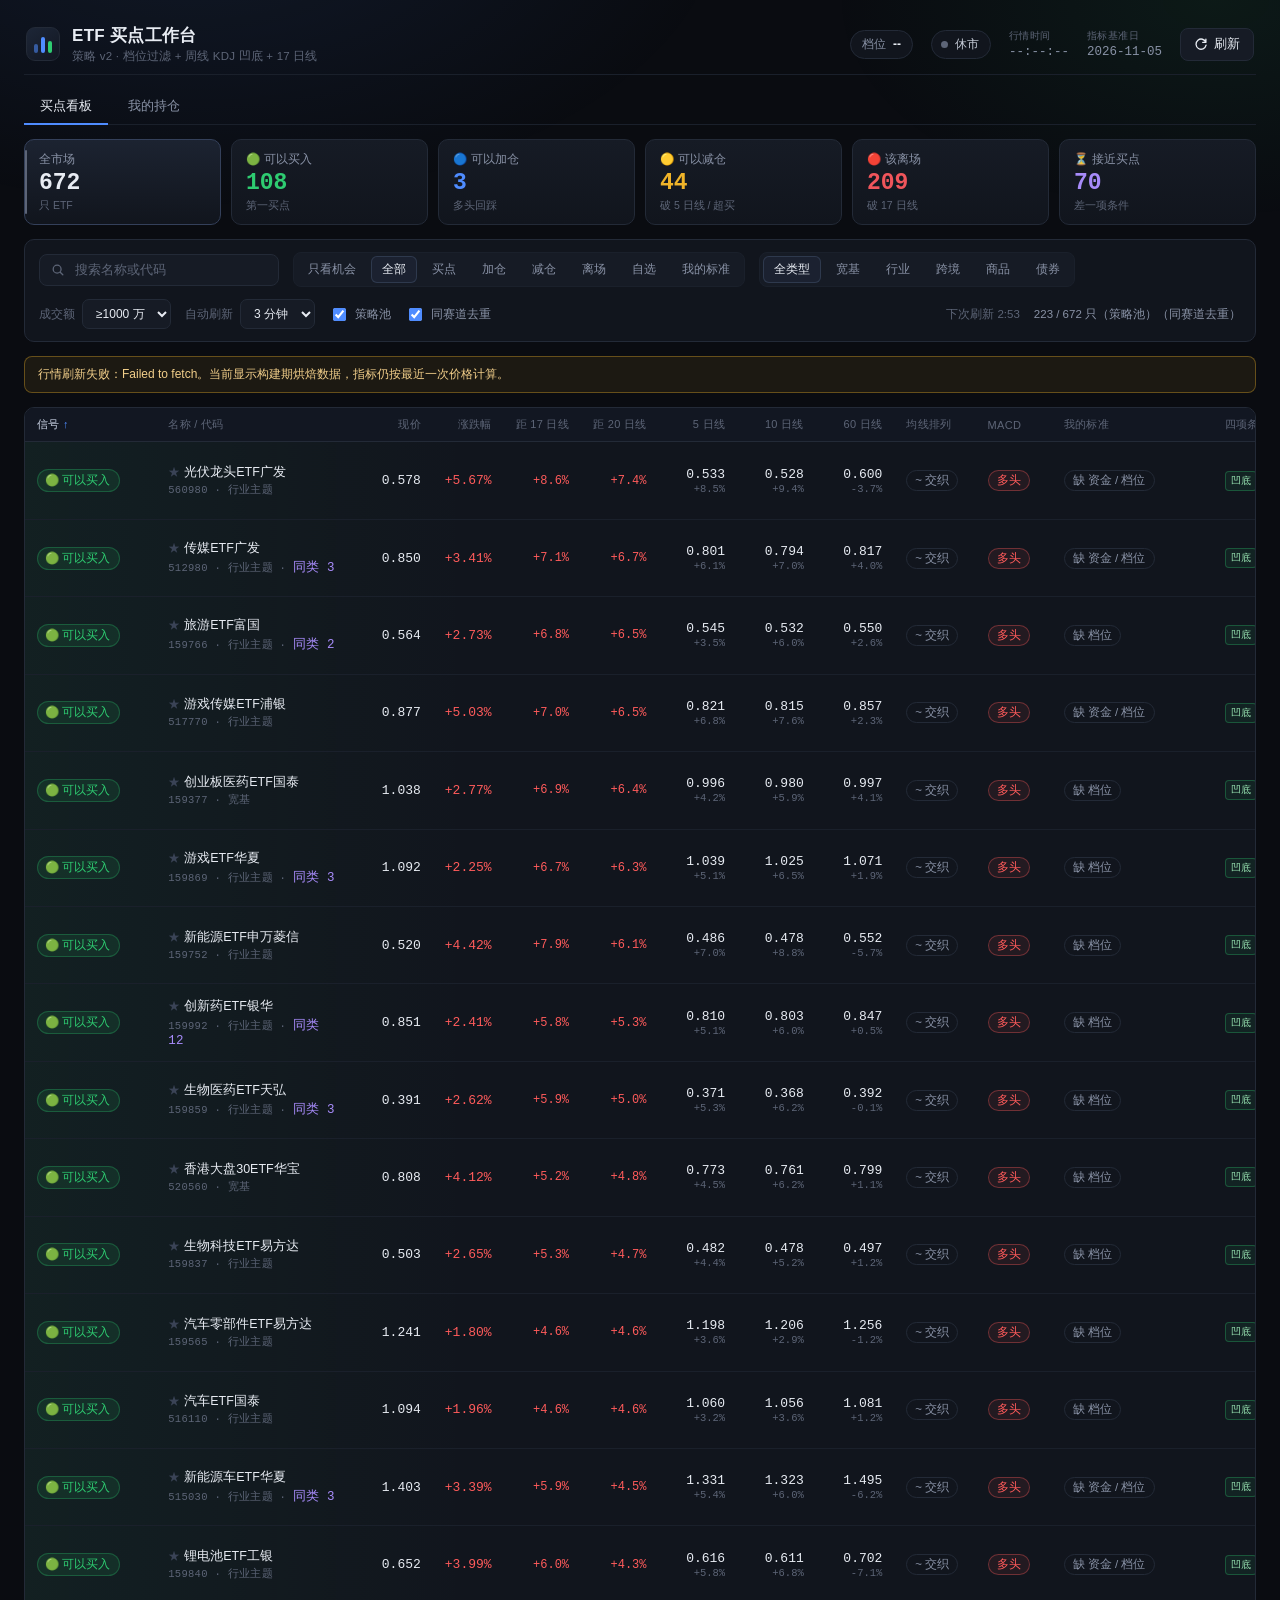
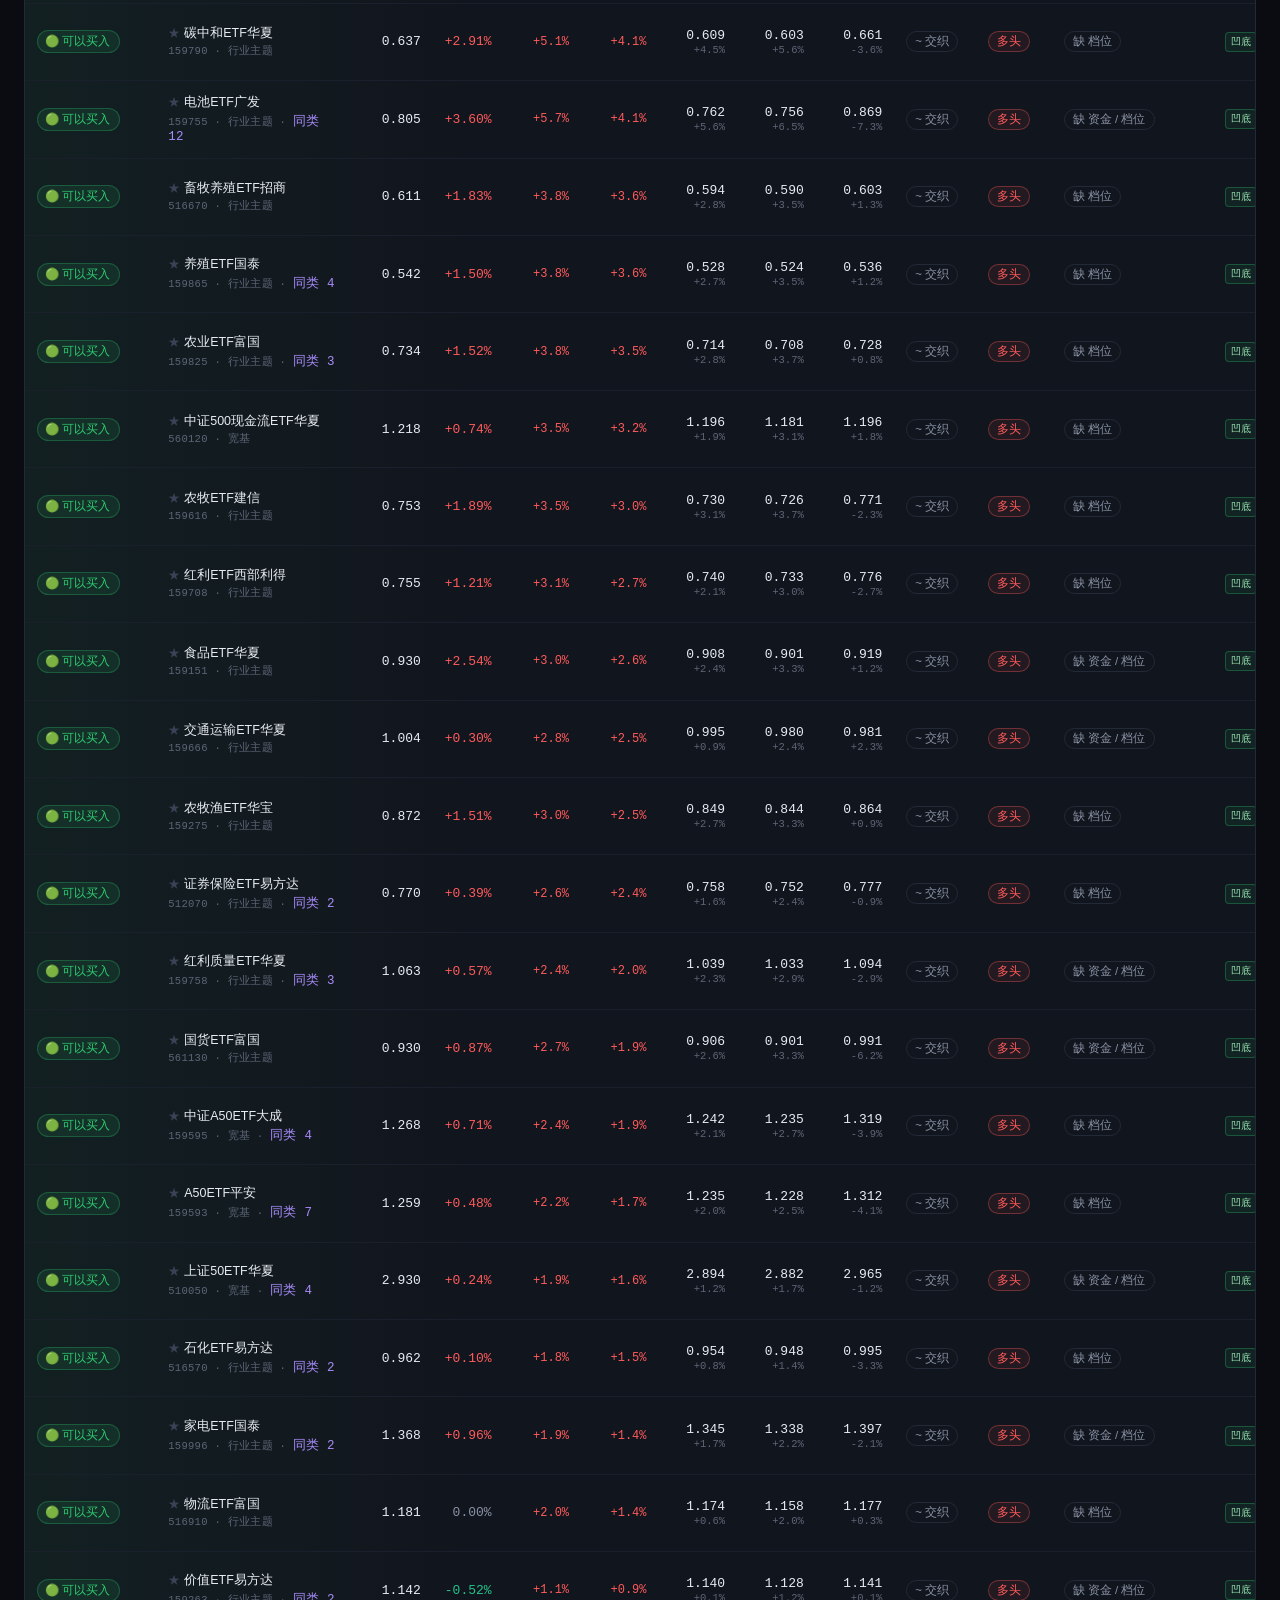
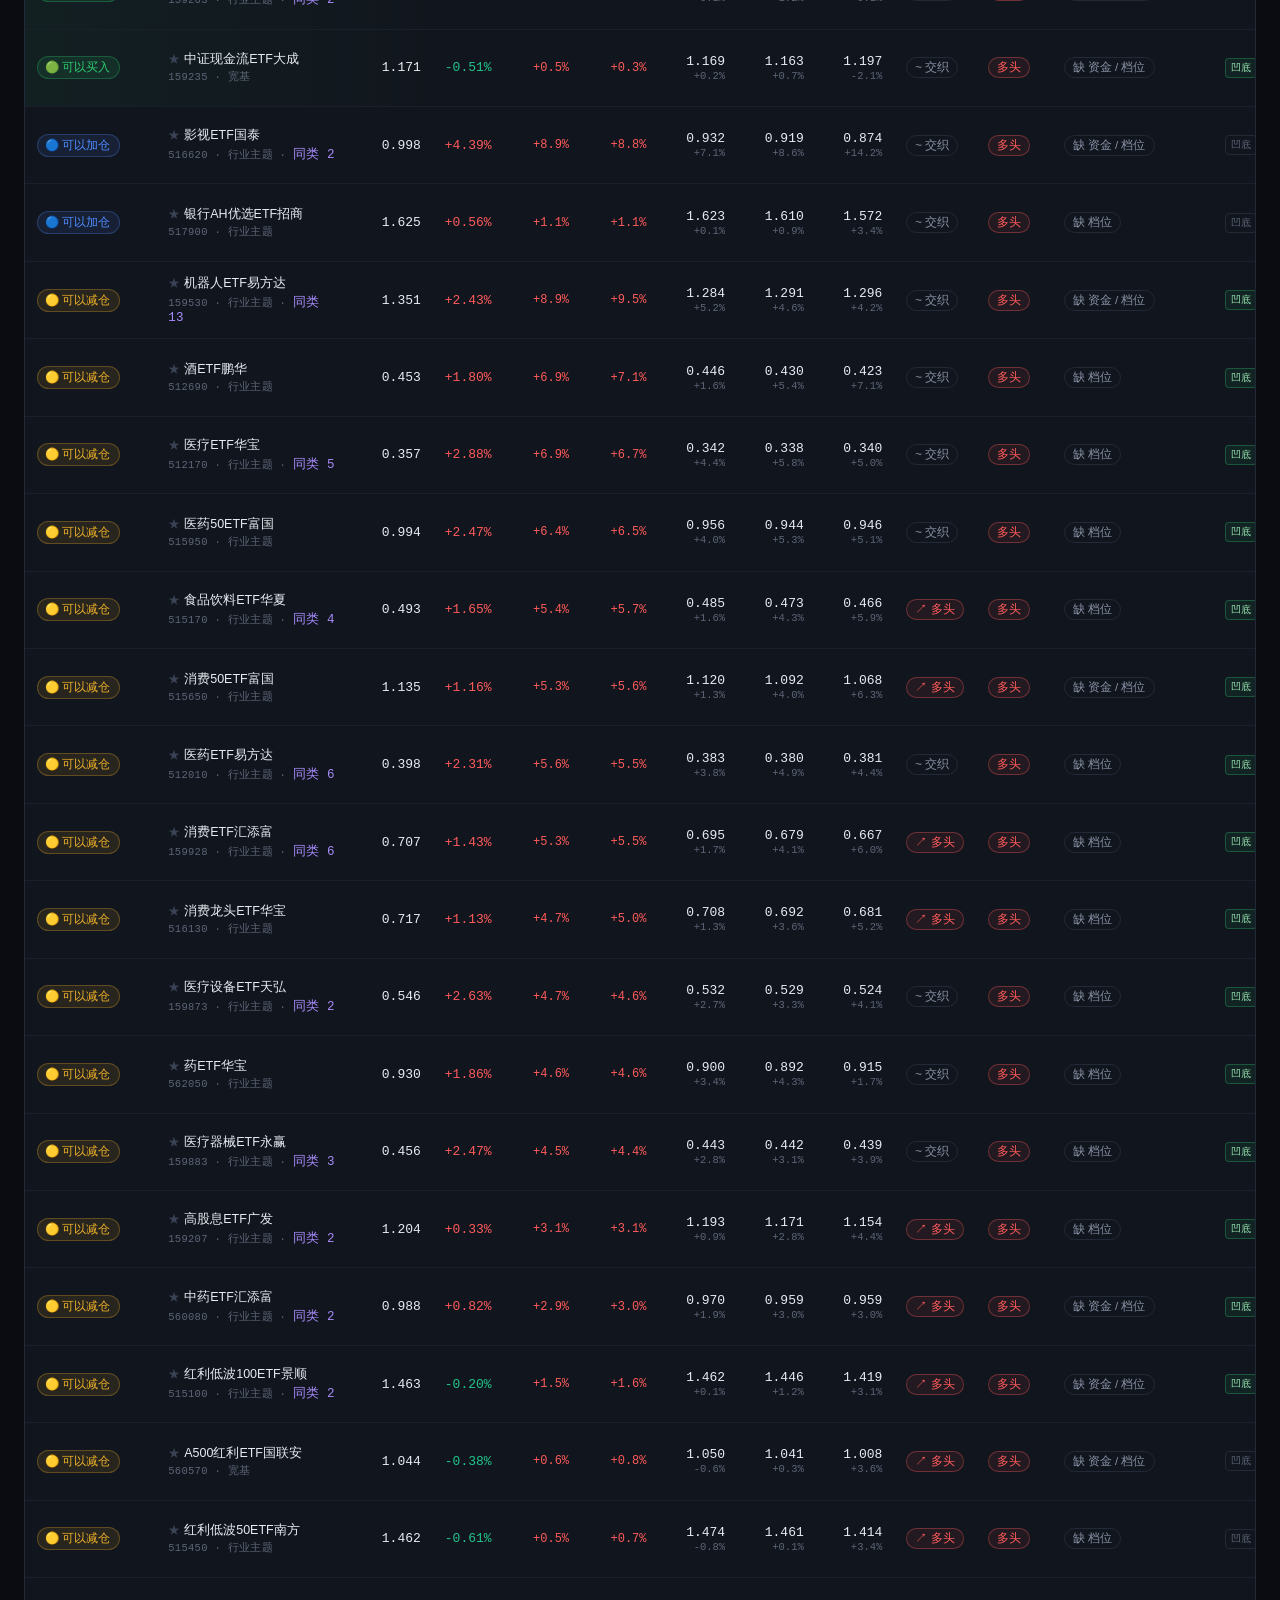
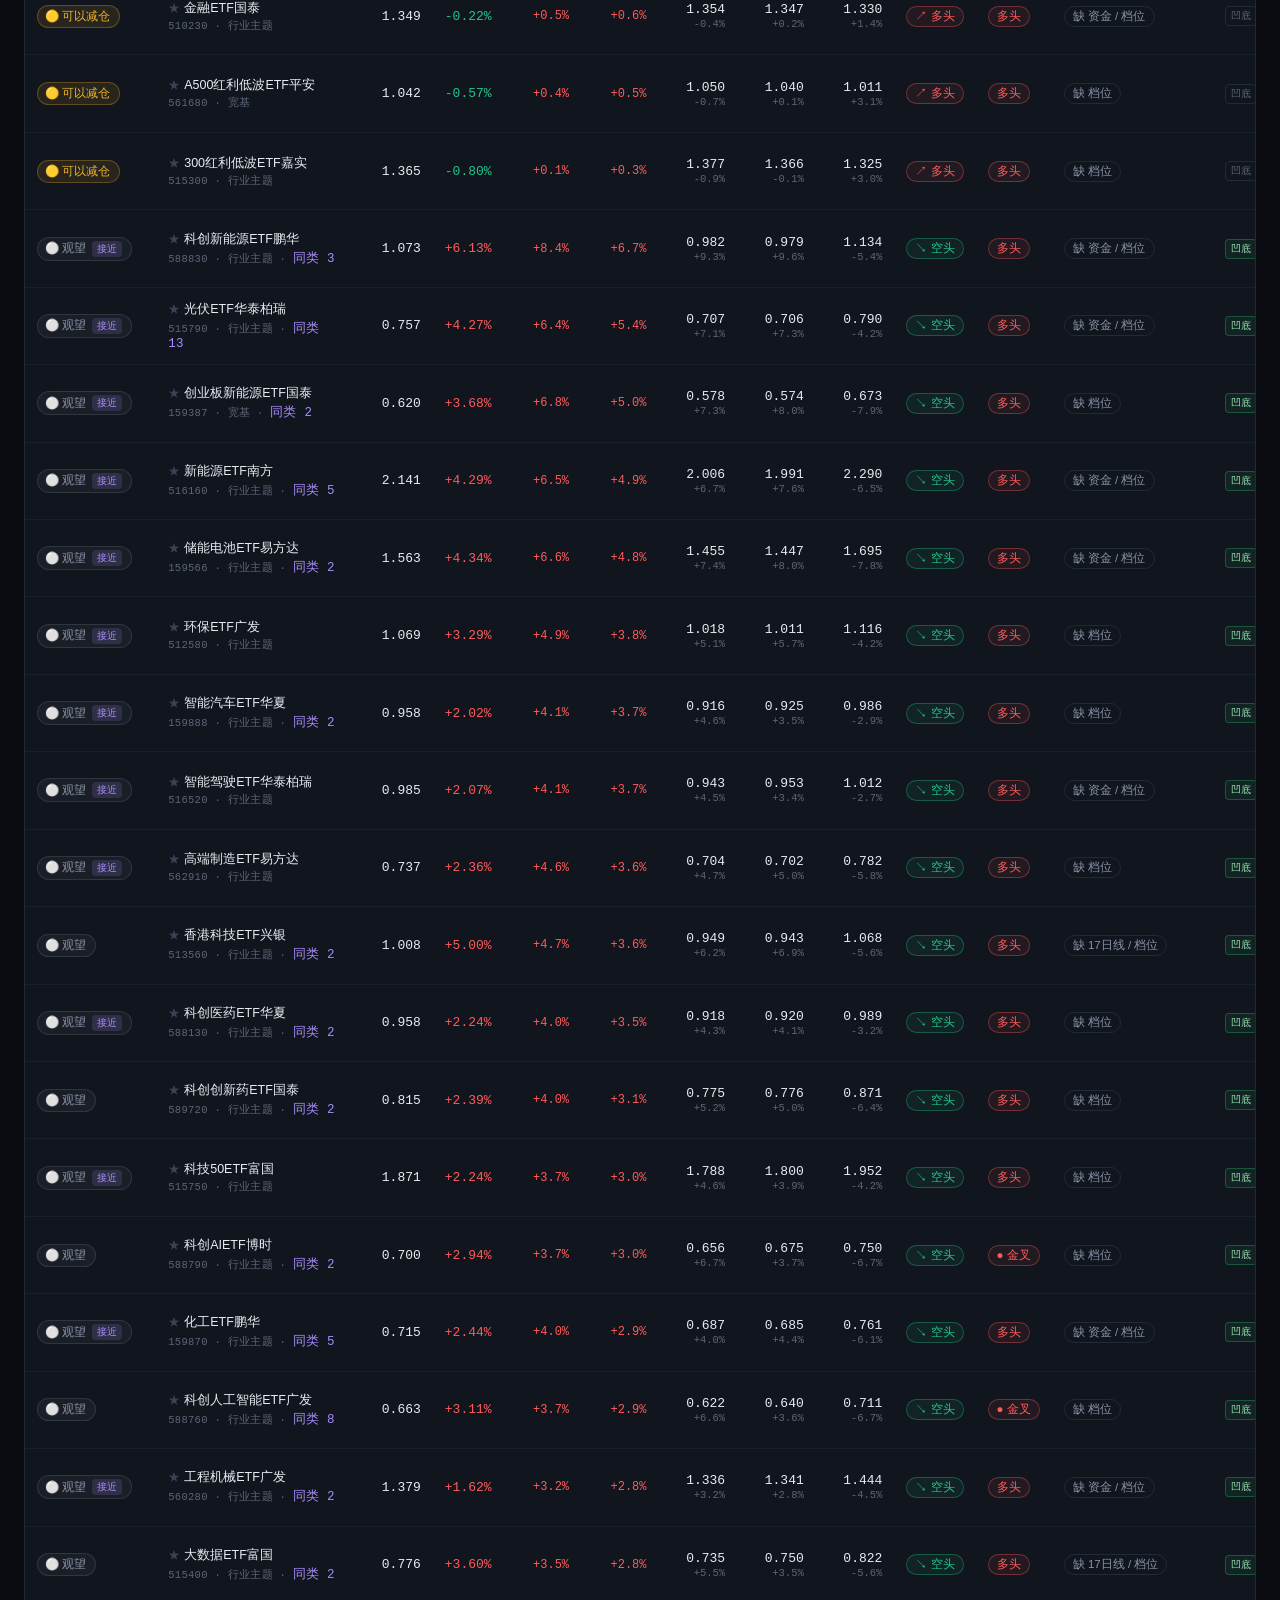
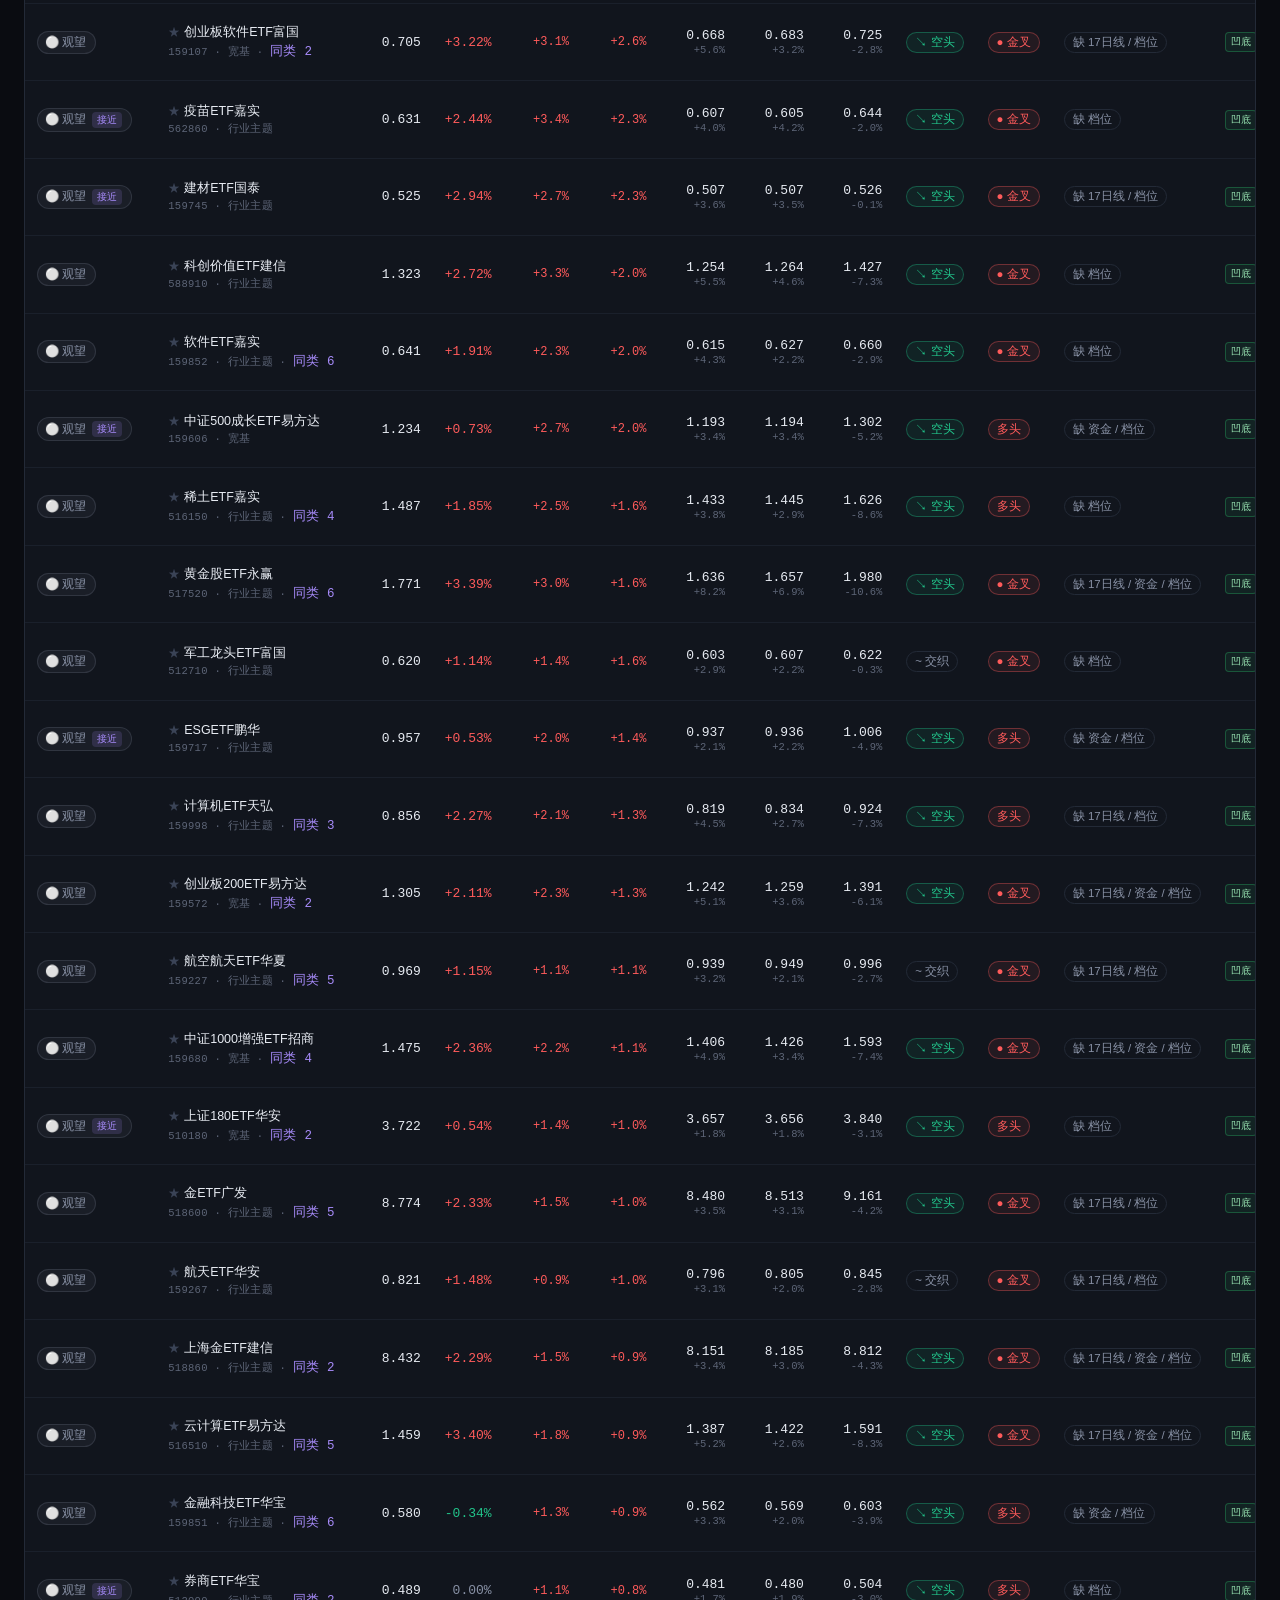
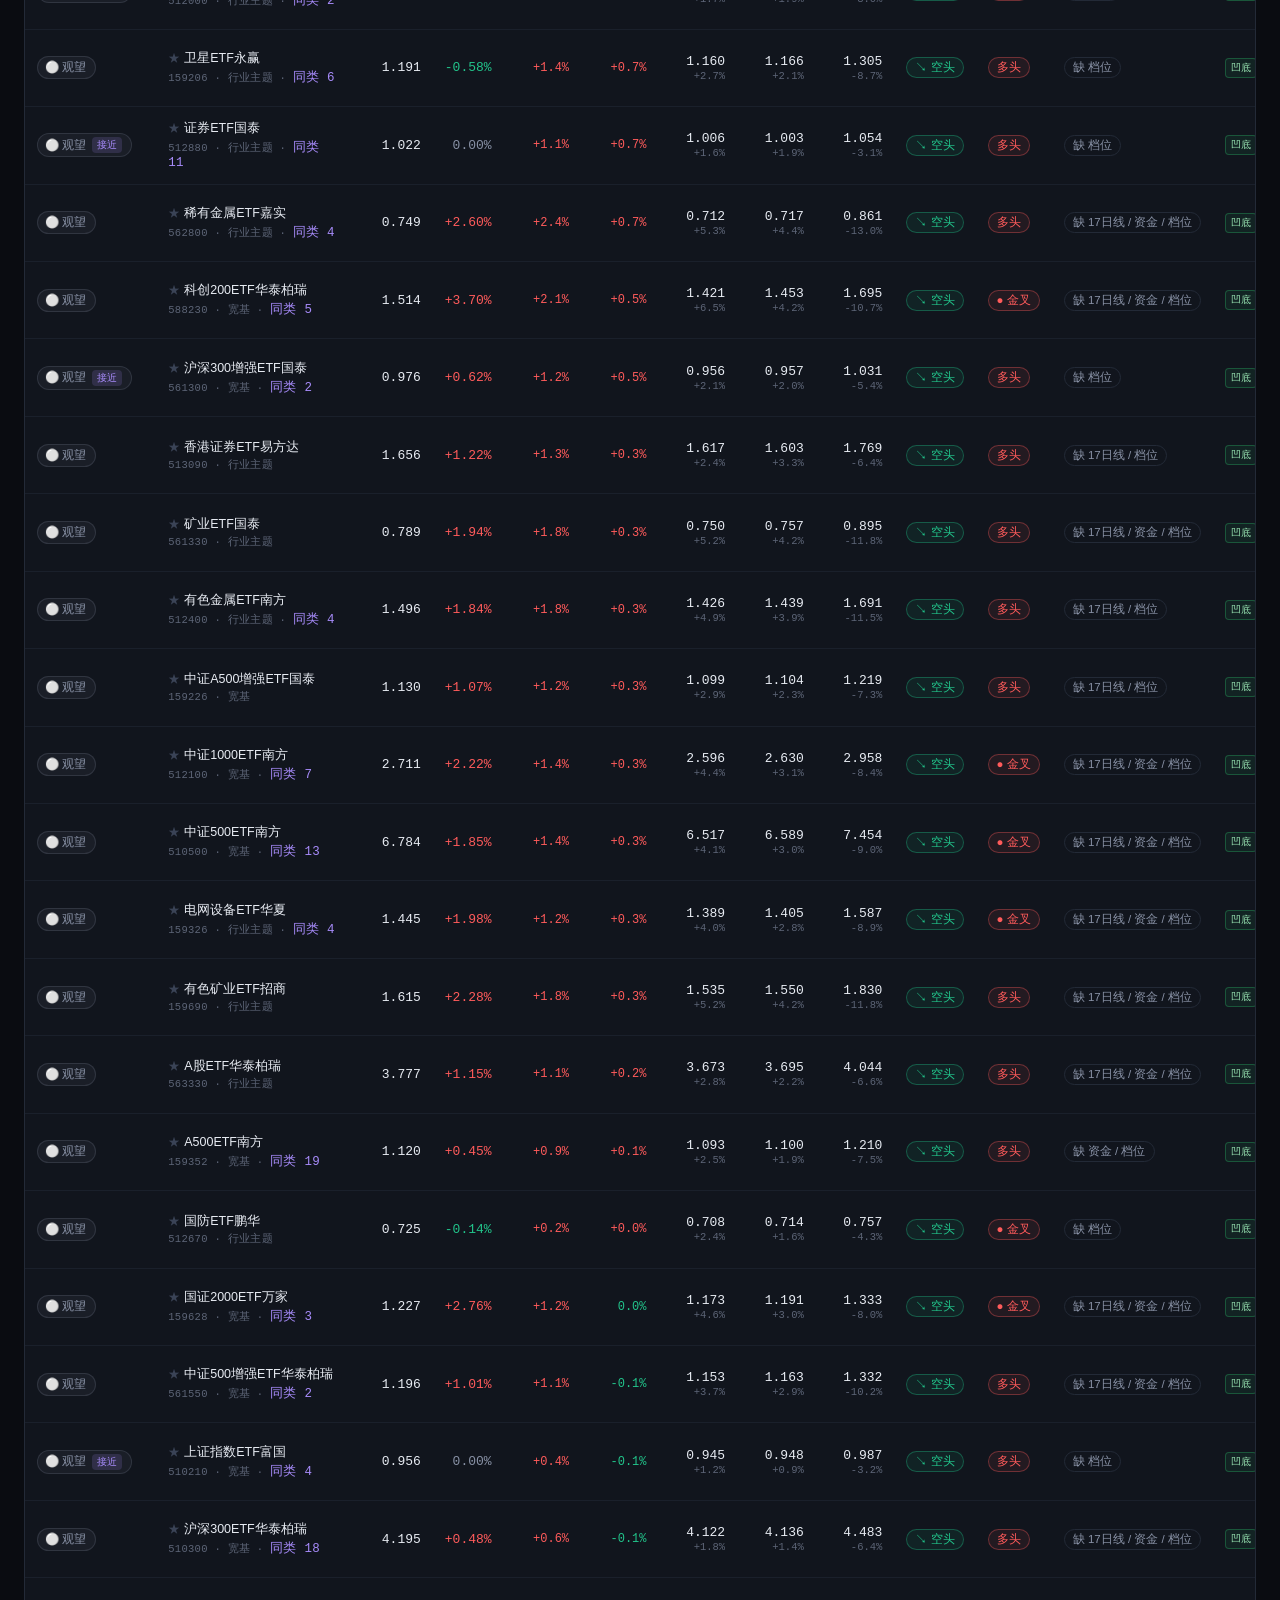
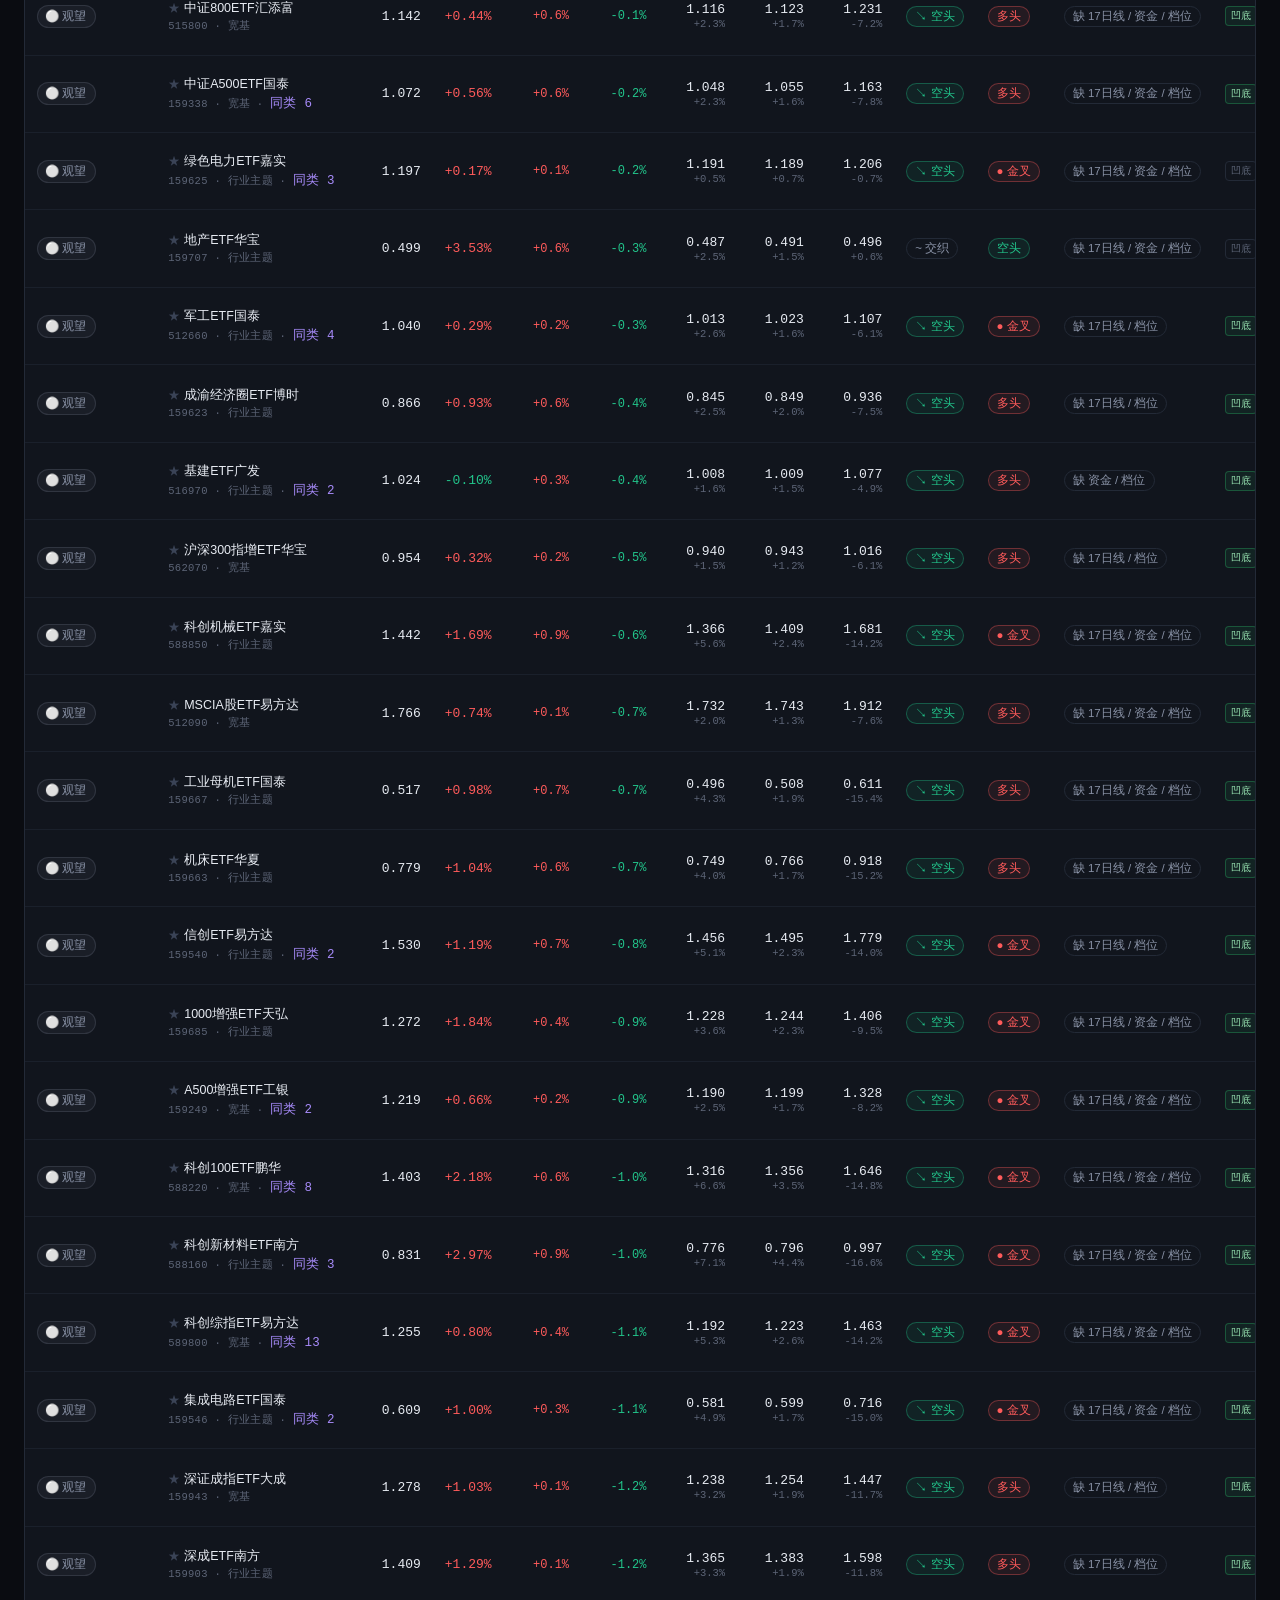
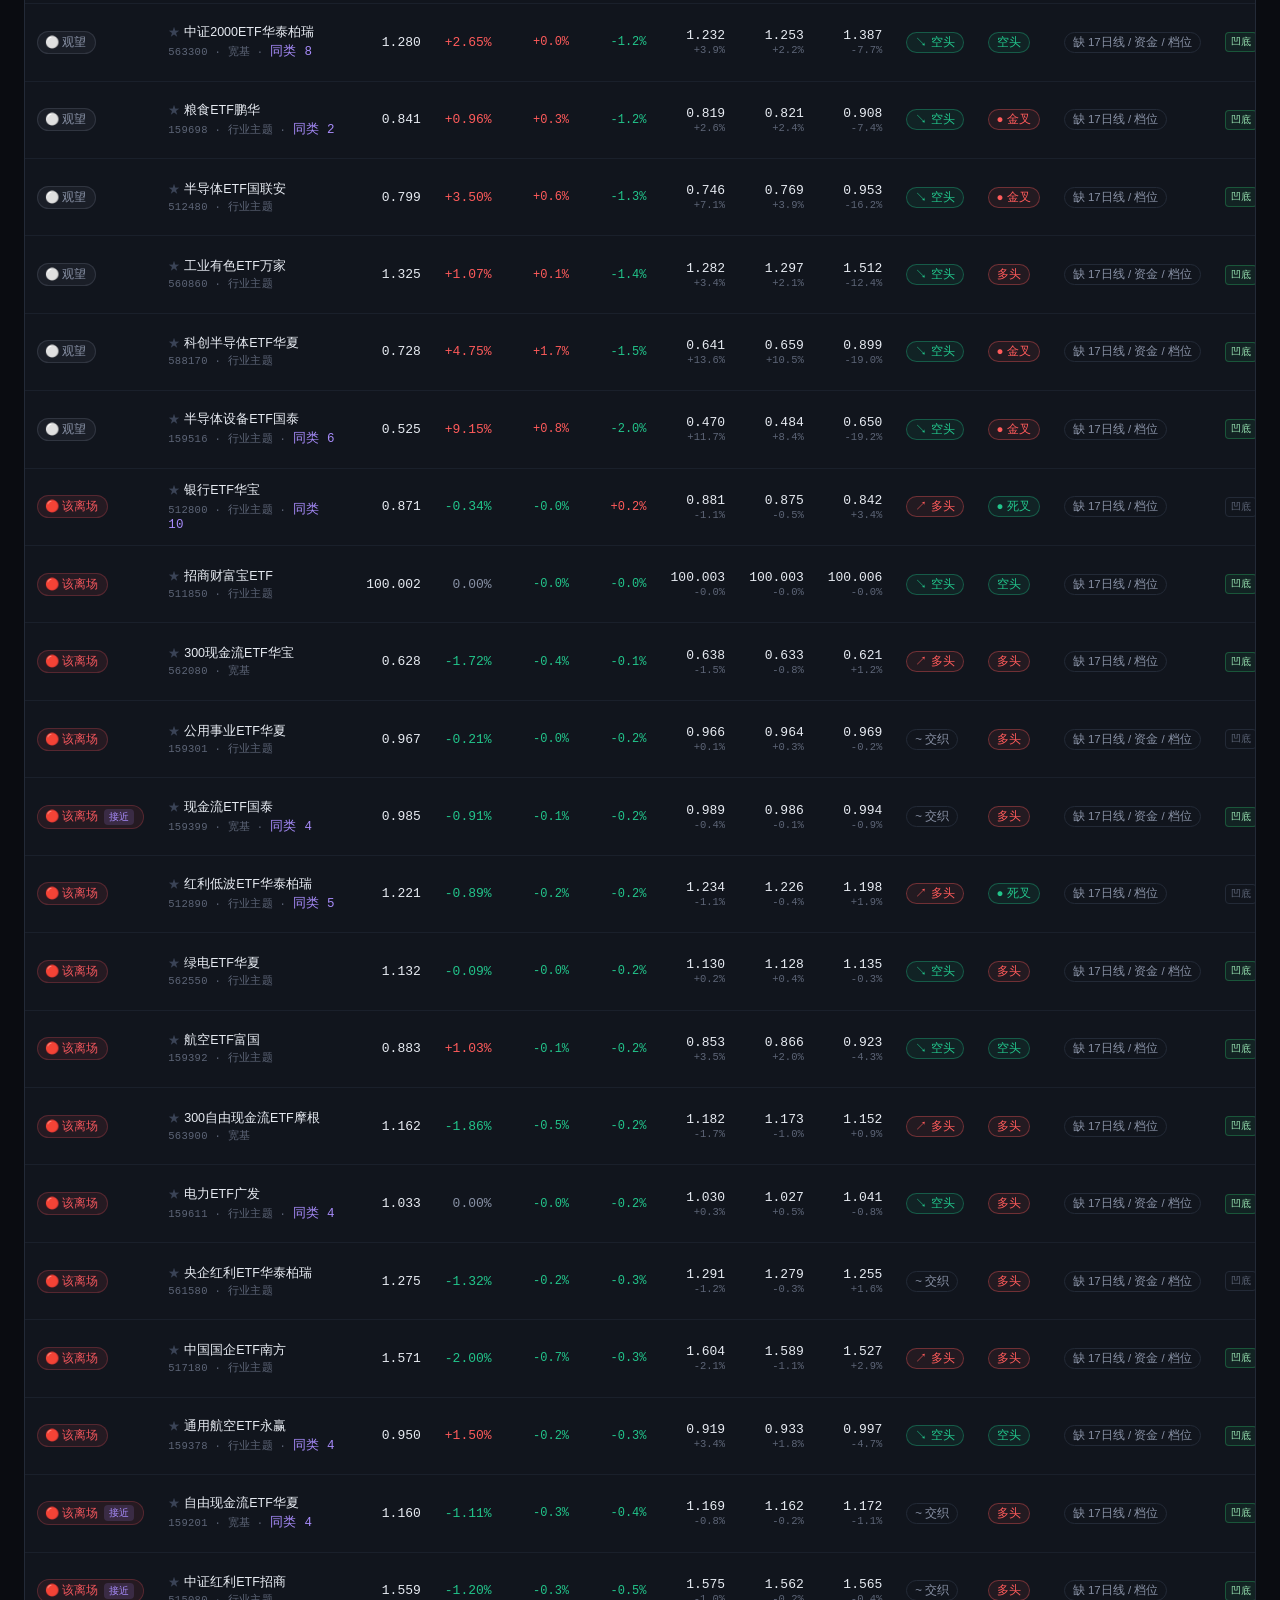
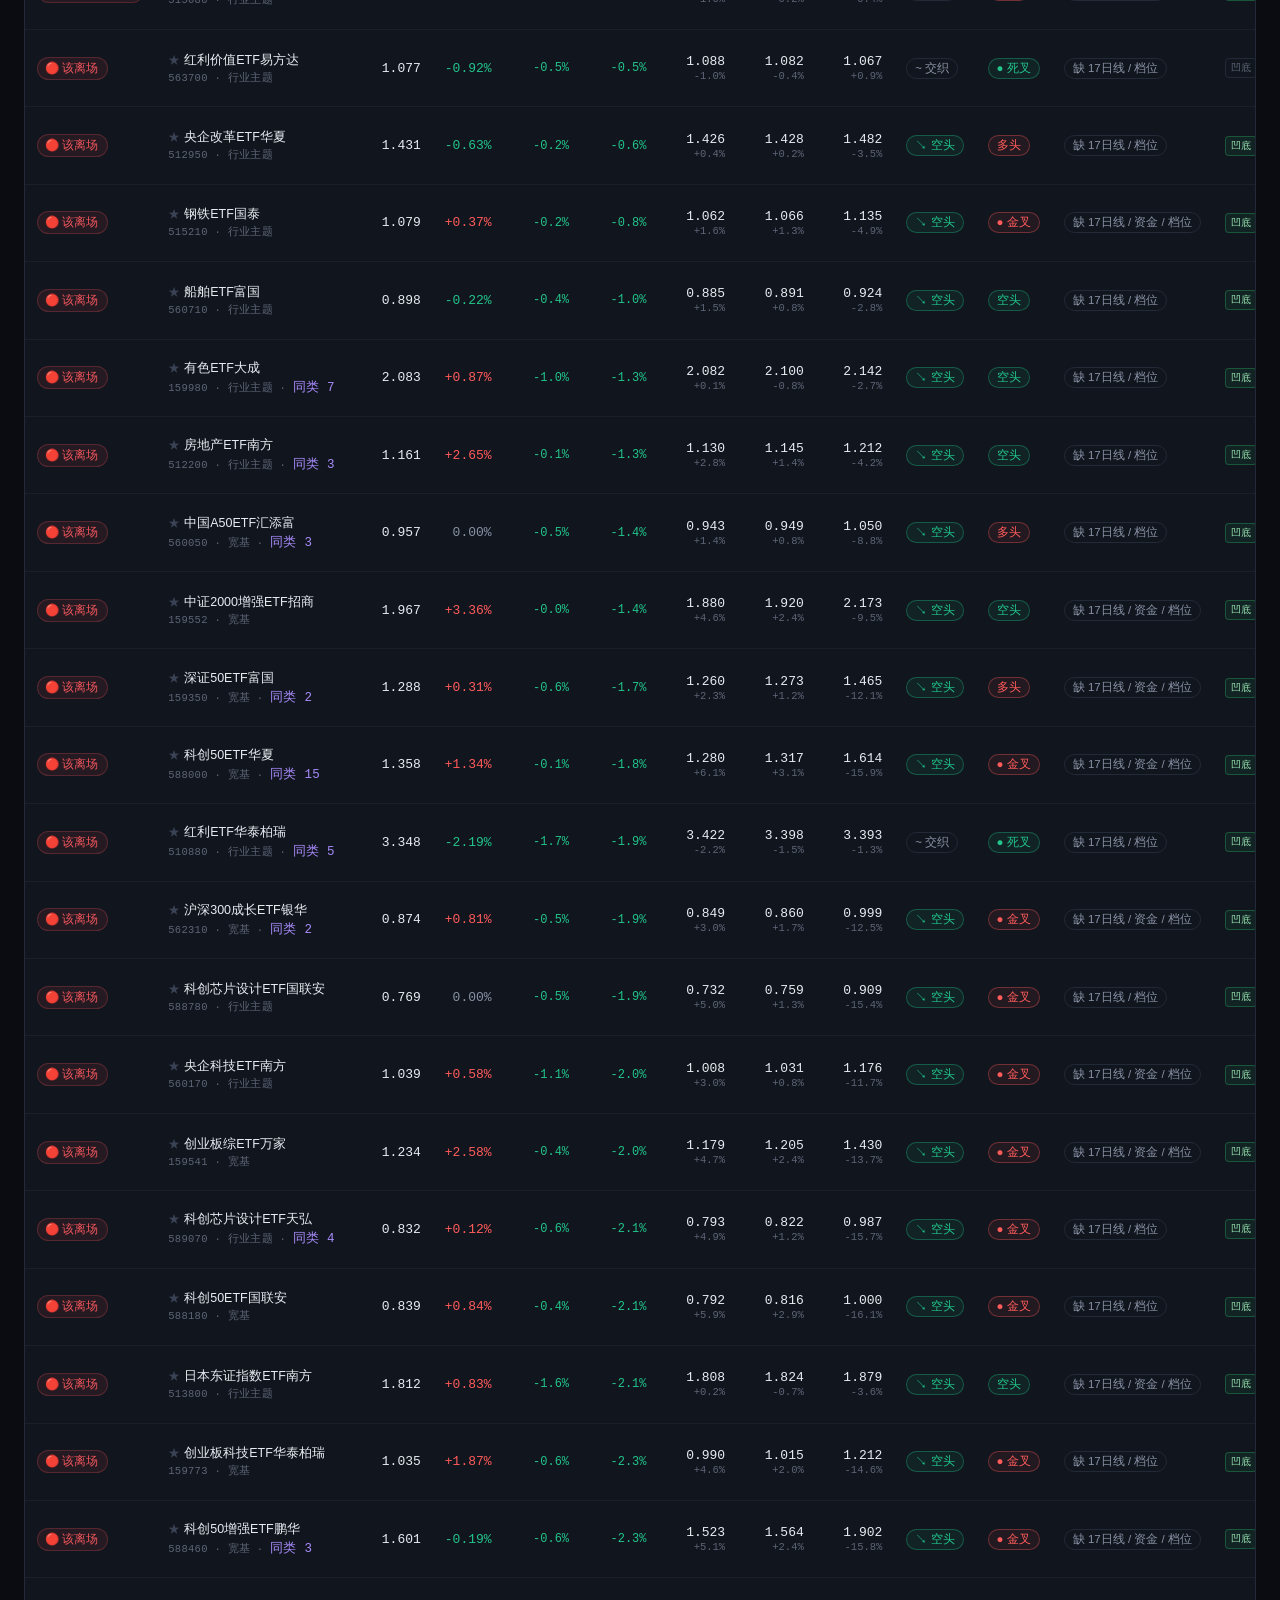
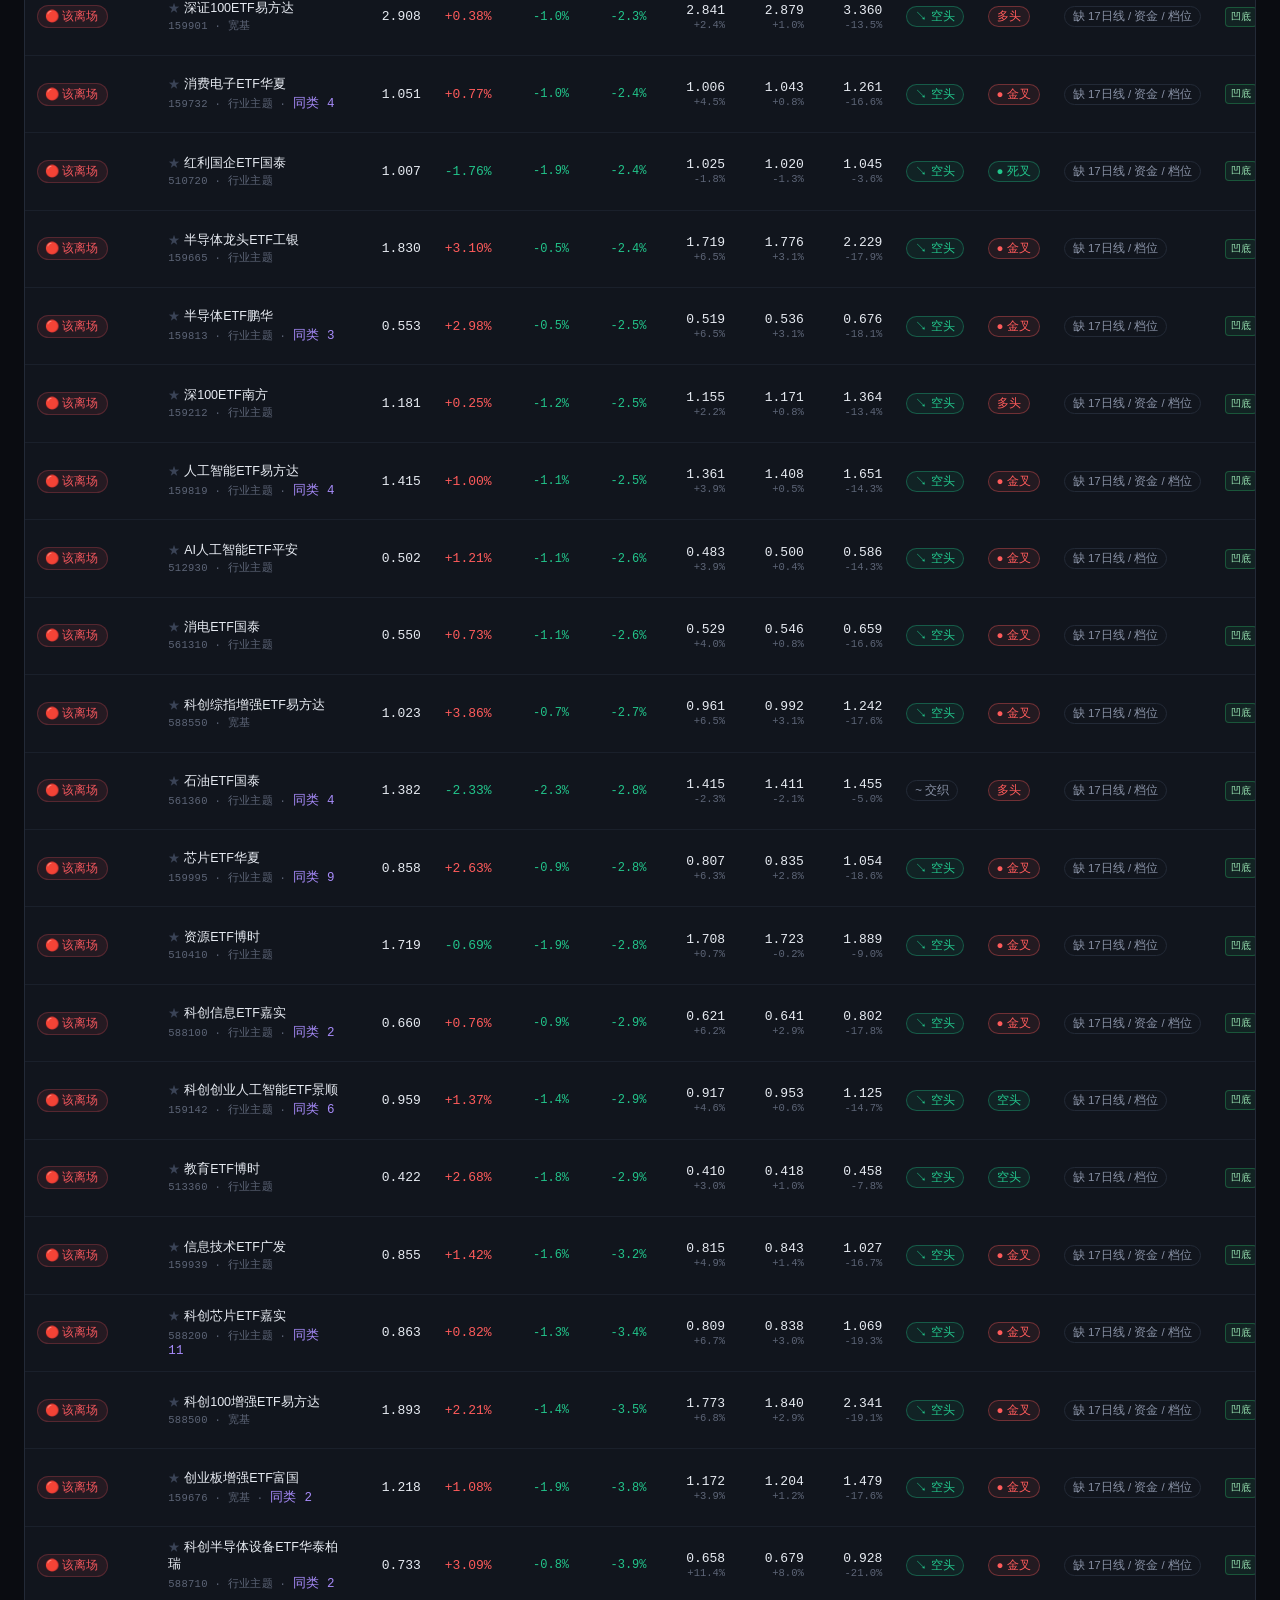
==== index.html @ 1fc54162 "feat: 按用户买入标准新增判定列" ====
<!DOCTYPE html>
<html lang="zh-CN">
<head>
  <meta charset="UTF-8">
  <meta name="viewport" content="width=device-width, initial-scale=1.0">
  <title>ETF 买点工作台 · 博主波段法</title>
  <link rel="stylesheet" href="style.css">
</head>
<body>
  <div class="app">
    <header class="topbar">
      <div class="brand">
        <div class="logo" aria-hidden="true">
          <span></span><span></span><span></span>
        </div>
        <div class="brand-text">
          <h1>ETF 买点工作台</h1>
          <p>策略 v2 · 档位过滤 + 周线 KDJ 凹底 + 17 日线</p>
        </div>
      </div>
      <div class="status">
        <div class="tier" id="tier" title="进攻档=上证与创业板均在MA20上方；中性=其一；防守=都否"><span>档位</span><b>--</b></div>
        <div class="session" id="session"><i class="dot"></i><span>连接中</span></div>
        <div class="tick">
          <span class="tick-label">行情时间</span>
          <span class="tick-value" id="quote-time">--:--:--</span>
        </div>
        <div class="tick">
          <span class="tick-label">指标基准日</span>
          <span class="tick-value" id="base-date">--</span>
        </div>
        <button class="refresh-btn" id="refresh-btn" type="button">
          <svg viewBox="0 0 16 16" width="14" height="14" aria-hidden="true"><path d="M13.6 6.2a5.8 5.8 0 1 0 .2 3.2M13.6 2.6v3.6H10" fill="none" stroke="currentColor" stroke-width="1.5" stroke-linecap="round" stroke-linejoin="round"/></svg>
          <span id="refresh-label">刷新</span>
        </button>
      </div>
    </header>

    <nav class="tabs" role="tablist">
      <button class="tab active" data-view="board" role="tab">买点看板</button>
      <button class="tab" data-view="positions" role="tab">我的持仓<span class="tab-badge" id="pos-badge" hidden></span></button>
    </nav>

    <section class="view" id="view-board">
    <section class="stats" id="stats" aria-label="信号统计">
      <button class="tile" data-filter="all"><span class="tile-label">全市场</span><strong id="stat-total">--</strong><em>只 ETF</em></button>
      <button class="tile tile-buy" data-filter="buy"><span class="tile-label">🟢 可以买入</span><strong id="stat-buy">--</strong><em>第一买点</em></button>
      <button class="tile tile-add" data-filter="add"><span class="tile-label">🔵 可以加仓</span><strong id="stat-add">--</strong><em>多头回踩</em></button>
      <button class="tile tile-trim" data-filter="trim"><span class="tile-label">🟡 可以减仓</span><strong id="stat-trim">--</strong><em>破 5 日线 / 超买</em></button>
      <button class="tile tile-exit" data-filter="exit"><span class="tile-label">🔴 该离场</span><strong id="stat-exit">--</strong><em>破 17 日线</em></button>
      <button class="tile tile-near" data-filter="near"><span class="tile-label">⏳ 接近买点</span><strong id="stat-near">--</strong><em>差一项条件</em></button>
    </section>

    <section class="toolbar">
      <div class="tool-row">
        <label class="search">
          <svg viewBox="0 0 16 16" width="14" height="14" aria-hidden="true"><circle cx="7" cy="7" r="4.5" fill="none" stroke="currentColor" stroke-width="1.5"/><path d="m10.5 10.5 3 3" stroke="currentColor" stroke-width="1.5" stroke-linecap="round"/></svg>
          <input id="search" type="search" placeholder="搜索名称或代码" autocomplete="off">
        </label>
        <div class="chips" id="signal-chips" role="group" aria-label="信号筛选">
          <button class="chip" data-filter="opportunity">只看机会</button>
          <button class="chip active" data-filter="all">全部</button>
          <button class="chip" data-filter="buy">买点</button>
          <button class="chip" data-filter="add">加仓</button>
          <button class="chip" data-filter="trim">减仓</button>
          <button class="chip" data-filter="exit">离场</button>
          <button class="chip" data-filter="watch">自选</button>
          <button class="chip" data-filter="myrule">我的标准</button>
        </div>
        <div class="chips" id="asset-chips" role="group" aria-label="资产类型">
          <button class="chip active" data-asset="all">全类型</button>
          <button class="chip" data-asset="宽基">宽基</button>
          <button class="chip" data-asset="行业主题">行业</button>
          <button class="chip" data-asset="跨境">跨境</button>
          <button class="chip" data-asset="商品">商品</button>
          <button class="chip" data-asset="债券">债券</button>
        </div>
      </div>
      <div class="tool-row tool-row-sub">
        <label class="select">
          <span>成交额</span>
          <select id="min-amount">
            <option value="0">不限</option>
            <option value="10000000" selected>≥1000 万</option>
            <option value="30000000">≥3000 万</option>
            <option value="100000000">≥1 亿</option>
          </select>
        </label>
        <label class="select">
          <span>自动刷新</span>
          <select id="interval">
            <option value="30">30 秒</option>
            <option value="60">1 分钟</option>
            <option value="180" selected>3 分钟</option>
            <option value="300">5 分钟</option>
            <option value="0">暂停</option>
          </select>
        </label>
        <label class="check"><input type="checkbox" id="pool-only" checked><span>策略池</span></label>
        <label class="check"><input type="checkbox" id="dedup" checked><span>同赛道去重</span></label>
        <div class="counter" id="counter">下次刷新 30s</div>
        <div class="result-count" id="result-count">--</div>
      </div>
    </section>

    <div class="banner" id="banner" hidden></div>
    <div class="tier-note" id="tier-note" hidden></div>

    <main class="board">
      <table class="grid">
        <thead>
          <tr>
            <th class="col-signal sortable" data-key="signal">信号</th>
            <th class="col-name sortable" data-key="name">名称 / 代码</th>
            <th class="col-num sortable" data-key="price">现价</th>
            <th class="col-num sortable" data-key="pct">涨跌幅</th>
            <th class="col-num sortable" data-key="dist17">距 17 日线</th>
            <th class="col-num sortable" data-key="dist20">距 20 日线</th>
            <th class="col-num sortable" data-key="ma5">5 日线</th>
            <th class="col-num sortable" data-key="ma10">10 日线</th>
            <th class="col-num sortable" data-key="ma60">60 日线</th>
            <th class="sortable" data-key="order">均线排列</th>
            <th class="sortable" data-key="macd">MACD</th>
            <th class="sortable" data-key="myrule">我的标准</th>
            <th class="col-cond sortable" data-key="met">四项条件</th>
            <th class="col-num sortable" data-key="j">周线 J</th>
            <th class="col-num sortable" data-key="amount">成交额</th>
            <th class="col-num col-inflow sortable" data-key="inflow">主力净流入</th>
            <th class="col-num col-flow sortable" data-key="flow3">资金 3/5/10 日</th>
            <th class="col-flow sortable" data-key="flowsig">资金方向</th>
            <th class="col-num col-premium sortable" data-key="premium">溢价</th>
            <th class="col-spark sortable" data-key="r30">近 30 日</th>
          </tr>
        </thead>
        <tbody id="tbody"></tbody>
      </table>
      <div class="empty" id="empty" hidden></div>
    </main>
    </section>

    <section class="view" id="view-positions" hidden>
      <div class="pos-summary">
        <div><span>总市值</span><b id="pos-value">--</b></div>
        <div><span>浮动盈亏</span><b id="pos-pnl">--</b></div>
        <div><span>当日盈亏</span><b id="pos-day">--</b></div>
        <div><span>持仓标的</span><b id="pos-count">--</b></div>
        <div><span>触发离场 / 减仓</span><b id="pos-trigger">--</b></div>
      </div>

      <form class="pos-form" id="pos-form" autocomplete="off">
        <input id="pos-code" placeholder="代码（6 位）" maxlength="6" inputmode="numeric" required>
        <input id="pos-cost" placeholder="成本价" inputmode="decimal" required>
        <input id="pos-shares" placeholder="股数" inputmode="numeric" required>
        <input id="pos-date" type="date" title="建仓日期（可选）">
        <button type="submit" class="pos-submit">添加 / 更新</button>
        <button type="button" class="pos-clear" id="pos-clear">清空持仓</button>
        <button type="button" class="pos-clear" id="pos-export">导出</button>
        <button type="button" class="pos-clear" id="pos-import">导入</button>
        <input type="file" id="pos-file" accept="application/json" hidden>
      </form>
      <div class="pos-msg" id="pos-msg"></div>

      <div class="board">
        <table class="grid pos-grid">
          <thead>
            <tr>
              <th>名称 / 代码</th>
              <th class="col-num">市值</th>
              <th class="col-num">浮动盈亏</th>
              <th class="col-num">当日盈亏</th>
              <th class="col-num">成本 / 现价</th>
              <th class="col-num">股数</th>
              <th class="col-num">仓位比</th>
              <th class="col-num">资金 3/5/10 日</th>
              <th>资金方向</th>
              <th class="col-num">止损（MA17）</th>
              <th class="col-num">减仓（MA5）</th>
              <th class="col-num">止盈参考</th>
              <th class="col-num">周线 J</th>
              <th>建议</th>
              <th></th>
            </tr>
          </thead>
          <tbody id="pos-tbody"></tbody>
        </table>
        <div class="empty" id="pos-empty">还没有持仓。在上面填代码、成本价、股数即可添加，数据只存在本机浏览器。</div>
      </div>

      <div class="pos-note">
        止损价取 17 日线、减仓价取 5 日线，均为按实时价计算的动态值；周线 J ≥ 80 提示卖一半。
        参考止盈：成本 +12% 减半、+20% 清仓（规格书口径），未计入交易成本。
      </div>
    </section>

    <footer class="foot">
      <span>数据来源：东方财富 push2 实时快照 + push2his 日线 ｜ 指标基准日 <b id="foot-date">--</b> ｜ 末次行情 <b id="foot-time">--</b></span>
      <details class="rules">
        <summary>判定规则</summary>
        <p><b>档位（决定能不能开仓）</b>：上证与创业板均在 MA20 上方＝进攻档，可开新仓；仅其一＝中性档，不新开；都否＝防守档，只做持仓管理。回测（326 只 × 3 年）：博主买点仅进攻档有效（62 笔 / 胜率 43.5% / 均 +1.46% / 盈亏比 1.82），非进攻档为负期望。</p>
        <p><b>第一买点（🟢）</b>：周线 KDJ(9,3,3) 近 6 周 J 谷底 ≤ 20 且本周 J 回勾 ｜ 现价站上 17 日线 ｜ MA5 在 MA17 上方。买入排序按<b>距 MA20 由远到近</b>（趋势越强越前），同时最多 2 只。</p>
        <p><b>加仓（🔵）</b>：多头中回踩不破、站稳 5 日线。<b>减仓（🟡）</b>：多头中跌破 5 日线，或周线 J ≥ 80。<b>离场（🔴）</b>：跌破 17 日线，生命线失守。<b>观望（⚪）</b>：站上 17 日线但 5 日线未金叉。</p>
        <p><b>策略池</b>＝股票型（宽基/行业主题）、规模 ≥10 亿、成交额 ≥1000 万、溢价 ≤3%，即回测所用的 326 只口径；取消勾选可看全市场。</p>
        <p>盘中价格按实时价计入当日 K 线与当周 K 线，均线与周线 J 为动态值；收盘后才作为最终确认。溢价 = 市价 / IOPV − 1，&gt;3% 禁止买入。本页仅作信号提示，不构成投资建议。</p>
      </details>
    </footer>
  </div>

  <div class="drawer-mask" id="drawer-mask" hidden></div>
  <aside class="drawer" id="drawer" hidden aria-label="标的详情"></aside>

  <script type="module" src="app.js"></script>
</body>
</html>
---- style.css ----
:root {
  --bg: #0a0c11;
  --panel: #11151d;
  --panel-2: #161b25;
  --panel-3: #1b2130;
  --line: #232a37;
  --line-soft: #1a202b;
  --text: #e8ecf3;
  --muted: #8992a6;
  --dim: #5d6577;
  --buy: #2ecc71;
  --add: #4f8cff;
  --trim: #f0b429;
  --exit: #f0555b;
  --near: #a78bfa;
  --up: #ff5b5b;
  --down: #22c58b;
  --mono: "SF Mono", "JetBrains Mono", Menlo, Consolas, monospace;
}

* { box-sizing: border-box; }

html, body {
  margin: 0;
  height: 100%;
  background: var(--bg);
  color: var(--text);
  font-family: -apple-system, BlinkMacSystemFont, "PingFang SC", "Microsoft YaHei", "Segoe UI", sans-serif;
  font-size: 13px;
  -webkit-font-smoothing: antialiased;
}

body::before {
  content: "";
  position: fixed;
  inset: 0;
  pointer-events: none;
  background:
    radial-gradient(900px 500px at 15% -10%, rgba(79, 140, 255, .10), transparent 60%),
    radial-gradient(700px 400px at 95% 0%, rgba(46, 204, 113, .07), transparent 55%);
}

.app {
  position: relative;
  max-width: 1560px;
  margin: 0 auto;
  padding: 20px 24px 32px;
  display: flex;
  flex-direction: column;
  gap: 14px;
  min-height: 100%;
}

/* ---------- 顶部 ---------- */
.topbar {
  display: flex;
  align-items: center;
  justify-content: space-between;
  gap: 18px;
  padding: 4px 2px 10px;
  border-bottom: 1px solid var(--line-soft);
}

.brand { display: flex; align-items: center; gap: 12px; }

.logo {
  width: 34px; height: 34px;
  border-radius: 9px;
  background: linear-gradient(145deg, #1d2637, #121722);
  border: 1px solid var(--line);
  display: flex; align-items: flex-end; justify-content: center;
  gap: 3px; padding: 7px;
}
.logo span { width: 4px; border-radius: 2px; background: var(--add); }
.logo span:nth-child(1) { height: 9px; opacity: .55; }
.logo span:nth-child(2) { height: 16px; }
.logo span:nth-child(3) { height: 12px; background: var(--buy); }

.brand-text h1 { margin: 0; font-size: 17px; font-weight: 600; letter-spacing: .3px; }
.brand-text p { margin: 2px 0 0; font-size: 11.5px; color: var(--dim); letter-spacing: .2px; }

.status { display: flex; align-items: center; gap: 18px; }

.session {
  display: inline-flex; align-items: center; gap: 7px;
  padding: 5px 11px 5px 9px;
  border-radius: 999px;
  border: 1px solid var(--line);
  background: var(--panel);
  font-size: 12px; color: var(--muted);
  white-space: nowrap;
}
.session .dot { width: 7px; height: 7px; border-radius: 50%; background: var(--dim); }
.session.live { color: #b9f6d2; border-color: rgba(46, 204, 113, .35); background: rgba(46, 204, 113, .08); }
.session.live .dot { background: var(--buy); box-shadow: 0 0 0 0 rgba(46,204,113,.55); animation: pulse 2s infinite; }
.session.closed { color: #c9cfdb; }
.session.closed .dot { background: var(--dim); }

@keyframes pulse {
  0% { box-shadow: 0 0 0 0 rgba(46,204,113,.45); }
  70% { box-shadow: 0 0 0 7px rgba(46,204,113,0); }
  100% { box-shadow: 0 0 0 0 rgba(46,204,113,0); }
}

.tier {
  display: inline-flex; align-items: center; gap: 7px;
  padding: 5px 11px; border-radius: 999px;
  border: 1px solid var(--line); background: var(--panel);
  font-size: 12px; color: var(--muted); white-space: nowrap;
}
.tier b { font-weight: 600; color: var(--text); }
.tier[data-t="进攻"] { border-color: rgba(46,204,113,.4); background: rgba(46,204,113,.08); color: #b9f6d2; }
.tier[data-t="进攻"] b { color: var(--buy); }
.tier[data-t="中性"] { border-color: rgba(240,180,41,.35); background: rgba(240,180,41,.07); color: #f2cf8a; }
.tier[data-t="中性"] b { color: var(--trim); }
.tier[data-t="防守"] { border-color: rgba(240,85,91,.3); background: rgba(240,85,91,.07); color: #f2b3b6; }
.tier[data-t="防守"] b { color: var(--exit); }

.tier-note {
  padding: 10px 14px; border-radius: 9px;
  border: 1px solid rgba(240,180,41,.3);
  background: rgba(240,180,41,.07);
  color: #f0d3a0; font-size: 12.5px; line-height: 1.7;
}
.tier-note b { color: #ffe0a8; }

.tick { display: flex; flex-direction: column; gap: 2px; }
.tick-label { font-size: 10px; color: var(--dim); letter-spacing: .4px; }
.tick-value { font-family: var(--mono); font-size: 12.5px; color: var(--muted); font-variant-numeric: tabular-nums; }

.refresh-btn {
  display: inline-flex; align-items: center; gap: 6px;
  padding: 7px 13px;
  border-radius: 8px;
  border: 1px solid var(--line);
  background: var(--panel-2);
  color: var(--text);
  font-size: 12.5px;
  cursor: pointer;
  transition: background .15s, border-color .15s;
}
.refresh-btn:hover { background: var(--panel-3); border-color: #2f394b; }
.refresh-btn.loading svg { animation: spin .8s linear infinite; }
.refresh-btn:disabled { opacity: .55; cursor: default; }
@keyframes spin { to { transform: rotate(360deg); } }

/* ---------- 统计 ---------- */
.stats {
  display: grid;
  grid-template-columns: repeat(6, minmax(0, 1fr));
  gap: 10px;
}

.tile {
  position: relative;
  display: flex; flex-direction: column; gap: 3px;
  padding: 12px 14px 11px;
  border-radius: 10px;
  border: 1px solid var(--line);
  background: linear-gradient(180deg, var(--panel-2), var(--panel));
  color: var(--text);
  text-align: left;
  cursor: pointer;
  overflow: hidden;
  transition: border-color .15s, transform .15s;
}
.tile:hover { border-color: #2f394b; transform: translateY(-1px); }
.tile::after {
  content: ""; position: absolute; left: 0; top: 10px; bottom: 10px;
  width: 2px; border-radius: 2px; background: var(--dim); opacity: .0;
}
.tile.active::after { opacity: 1; }
.tile.active { border-color: #34405a; background: linear-gradient(180deg, #1c2331, var(--panel)); }

.tile-label { font-size: 11.5px; color: var(--muted); letter-spacing: .2px; }
.tile strong { font-family: var(--mono); font-size: 23px; font-weight: 600; line-height: 1.15; font-variant-numeric: tabular-nums; }
.tile em { font-style: normal; font-size: 10.5px; color: var(--dim); }

.tile-buy::after { background: var(--buy); }
.tile-add::after { background: var(--add); }
.tile-trim::after { background: var(--trim); }
.tile-exit::after { background: var(--exit); }
.tile-near::after { background: var(--near); }
.tile-buy strong { color: var(--buy); }
.tile-add strong { color: var(--add); }
.tile-trim strong { color: var(--trim); }
.tile-exit strong { color: var(--exit); }
.tile-near strong { color: var(--near); }

/* ---------- 工具栏 ---------- */
.toolbar {
  display: flex; flex-direction: column; gap: 10px;
  padding: 12px 14px;
  border: 1px solid var(--line);
  border-radius: 10px;
  background: var(--panel);
}

.tool-row { display: flex; align-items: center; gap: 14px; flex-wrap: wrap; }
.tool-row-sub { padding-top: 2px; }

.search {
  display: inline-flex; align-items: center; gap: 8px;
  padding: 7px 11px;
  width: 240px;
  border-radius: 8px;
  border: 1px solid var(--line);
  background: var(--panel-2);
  color: var(--dim);
}
.search:focus-within { border-color: #38507a; color: var(--muted); }
.search input {
  flex: 1; min-width: 0;
  border: 0; outline: 0; background: transparent;
  color: var(--text); font-size: 12.5px;
}
.search input::placeholder { color: var(--dim); }

.chips { display: inline-flex; gap: 4px; padding: 3px; border-radius: 8px; background: var(--panel-2); border: 1px solid var(--line-soft); }
.chip {
  padding: 5px 11px;
  border: 0; border-radius: 6px;
  background: transparent; color: var(--muted);
  font-size: 12px; cursor: pointer;
  transition: background .12s, color .12s;
}
.chip:hover { color: var(--text); }
.chip.active { background: var(--panel-3); color: var(--text); box-shadow: inset 0 0 0 1px #2e394d; }

.select { display: inline-flex; align-items: center; gap: 7px; font-size: 12px; color: var(--dim); }
.select select {
  padding: 6px 9px;
  border-radius: 7px;
  border: 1px solid var(--line);
  background: var(--panel-2);
  color: var(--text);
  font-size: 12px;
  outline: none;
  cursor: pointer;
}
.select select:focus { border-color: #38507a; }

.check { display: inline-flex; align-items: center; gap: 6px; font-size: 12px; color: var(--muted); cursor: pointer; }
.check input { width: 13px; height: 13px; accent-color: var(--add); cursor: pointer; }

.name-cell .peer { color: var(--near); }

.counter { margin-left: auto; font-size: 11.5px; color: var(--dim); font-variant-numeric: tabular-nums; }
.result-count { font-size: 11.5px; color: var(--muted); font-variant-numeric: tabular-nums; }

.banner {
  padding: 9px 13px;
  border-radius: 8px;
  border: 1px solid rgba(240, 180, 41, .35);
  background: rgba(240, 180, 41, .08);
  color: #f2cf8a;
  font-size: 12px;
}

/* ---------- 表格 ---------- */
.board {
  border: 1px solid var(--line);
  border-radius: 10px;
  background: var(--panel);
  overflow-x: auto;
}
.grid { min-width: 2020px; }

.grid { width: 100%; border-collapse: collapse; }

.grid thead th {
  position: sticky; top: 0; z-index: 2;
  padding: 9px 12px;
  background: #121722;
  border-bottom: 1px solid var(--line);
  color: var(--dim);
  font-size: 11px;
  font-weight: 500;
  letter-spacing: .3px;
  text-align: left;
  white-space: nowrap;
}
.grid thead th.col-num { text-align: right; }
.grid thead th.sortable { cursor: pointer; user-select: none; transition: color .12s; }
.grid thead th.sortable:hover { color: var(--text); }
.grid thead th.sorted { color: var(--accent, #cfd8ea); }
.grid thead th[data-dir="desc"]::after { content: " ↓"; color: var(--add); }
.grid thead th[data-dir="asc"]::after { content: " ↑"; color: var(--add); }

.inflow.pos { color: var(--up); }
.inflow.neg { color: var(--down); }

.grid tbody tr {
  border-bottom: 1px solid var(--line-soft);
  cursor: pointer;
  transition: background .1s;
}
.grid tbody tr:last-child { border-bottom: 0; }
.grid tbody tr:hover { background: #151b26; }
.grid tbody tr.row-buy { background: linear-gradient(90deg, rgba(46,204,113,.06), transparent 22%); }
.grid tbody tr.row-buy:hover { background: linear-gradient(90deg, rgba(46,204,113,.11), transparent 26%); }
.grid tbody tr.open { background: #182031; }

.grid td { padding: 8px 12px; vertical-align: middle; }
.grid td.col-num { text-align: right; font-family: var(--mono); font-variant-numeric: tabular-nums; white-space: nowrap; }

.sig {
  display: inline-flex; align-items: center; gap: 6px;
  padding: 3px 9px 3px 7px;
  border-radius: 999px;
  font-size: 11.5px;
  white-space: nowrap;
  border: 1px solid transparent;
}
.sig[data-s="buy"]  { color: var(--buy);  background: rgba(46,204,113,.10);  border-color: rgba(46,204,113,.28); }
.sig[data-s="add"]  { color: var(--add);  background: rgba(79,140,255,.10);  border-color: rgba(79,140,255,.28); }
.sig[data-s="trim"] { color: var(--trim); background: rgba(240,180,41,.10);  border-color: rgba(240,180,41,.28); }
.sig[data-s="exit"] { color: var(--exit); background: rgba(240,85,91,.09);   border-color: rgba(240,85,91,.24); }
.sig[data-s="wait"] { color: var(--muted); background: rgba(137,146,166,.08); border-color: rgba(137,146,166,.2); }
.sig .gate-tag {
  font-size: 10px; padding: 1px 5px; border-radius: 4px;
  background: rgba(240,180,41,.14); color: var(--trim);
}
.sig .near-tag {
  font-size: 10px; padding: 1px 5px; border-radius: 4px;
  background: rgba(167,139,250,.16); color: var(--near);
}

.name-cell { display: flex; flex-direction: column; gap: 2px; min-width: 150px; }
.name-cell b { font-weight: 500; font-size: 12.5px; }
.name-cell span { font-family: var(--mono); font-size: 10.5px; color: var(--dim); letter-spacing: .3px; }

.pct.up { color: var(--up); }
.pct.down { color: var(--down); }
.pct.flat { color: var(--muted); }

.dist { font-size: 12px; }
.dstack { display: inline-flex; flex-direction: column; align-items: flex-end; gap: 1px; }
.dstack em { font-style: normal; font-size: 10.5px; color: var(--dim); font-family: var(--mono); }
.dist.pos { color: var(--up); }
.dist.neg { color: var(--down); }

.cond { display: inline-flex; gap: 4px; }
.cond i {
  font-style: normal;
  font-size: 10px;
  padding: 2px 5px;
  border-radius: 4px;
  border: 1px solid var(--line);
  color: var(--dim);
  white-space: nowrap;
}
.cond i.on { color: #9ae6b4; border-color: rgba(46,204,113,.3); background: rgba(46,204,113,.08); }

.jcell { display: inline-flex; flex-direction: column; align-items: flex-end; gap: 1px; }
.jcell b { font-weight: 500; font-size: 12px; }
.jcell span { font-size: 10px; color: var(--dim); font-family: var(--mono); }
.jcell.hot b { color: var(--trim); }
.jcell.cold b { color: var(--add); }

.amount { color: var(--muted); font-size: 11.5px; }

.premium.warn { color: var(--exit); }
.premium.zero { color: var(--dim); }

.spark svg { display: block; }

.empty {
  padding: 48px 20px;
  text-align: center;
  color: var(--muted);
  font-size: 13px;
  line-height: 1.9;
}
.empty b { color: var(--text); }

/* ---------- 页脚 ---------- */
.foot {
  display: flex; flex-wrap: wrap; gap: 10px 18px;
  align-items: flex-start; justify-content: space-between;
  padding: 2px 2px 0;
  color: var(--dim);
  font-size: 11px;
  line-height: 1.7;
}
.foot b { color: var(--muted); font-weight: 500; font-family: var(--mono); }
.rules { max-width: 720px; }
.rules summary { cursor: pointer; color: var(--muted); font-size: 11px; }
.rules p { margin: 5px 0 0; color: var(--dim); }

/* ---------- 详情抽屉 ---------- */
.drawer-mask {
  position: fixed; inset: 0; z-index: 20;
  background: rgba(4, 6, 10, .55);
  backdrop-filter: blur(2px);
}
.drawer {
  position: fixed; z-index: 21;
  top: 0; right: 0; bottom: 0;
  width: 400px; max-width: 92vw;
  padding: 20px 20px 28px;
  overflow-y: auto;
  background: #0e121a;
  border-left: 1px solid var(--line);
  box-shadow: -24px 0 48px rgba(0,0,0,.45);
  animation: slidein .18s ease-out;
}
@keyframes slidein { from { transform: translateX(24px); opacity: .6; } to { transform: none; opacity: 1; } }

.dw-head { display: flex; align-items: flex-start; justify-content: space-between; gap: 12px; }
.dw-title h2 { margin: 6px 0 2px; font-size: 16px; font-weight: 600; }
.dw-title p { margin: 0; font-family: var(--mono); font-size: 11px; color: var(--dim); }
.dw-close {
  border: 1px solid var(--line); background: var(--panel-2); color: var(--muted);
  width: 28px; height: 28px; border-radius: 7px; cursor: pointer; font-size: 15px; line-height: 1;
}
.dw-close:hover { color: var(--text); }

.dw-price { display: flex; align-items: baseline; gap: 12px; margin: 16px 0 4px; }
.dw-price strong { font-family: var(--mono); font-size: 30px; font-weight: 600; font-variant-numeric: tabular-nums; }
.dw-price span { font-family: var(--mono); font-size: 14px; }
.dw-sub { color: var(--dim); font-size: 11.5px; }

.dw-sec { margin-top: 18px; }
.dw-sec h3 {
  margin: 0 0 8px; font-size: 11px; font-weight: 500;
  color: var(--dim); letter-spacing: .6px; text-transform: uppercase;
}

.cond-list { display: flex; flex-direction: column; gap: 0; border: 1px solid var(--line-soft); border-radius: 9px; overflow: hidden; }
.cond-item {
  display: flex; align-items: center; justify-content: space-between; gap: 10px;
  padding: 9px 12px; background: var(--panel);
  border-bottom: 1px solid var(--line-soft);
  font-size: 12px;
}
.cond-item:last-child { border-bottom: 0; }
.cond-item .mark { font-size: 12px; }
.cond-item.pass .mark { color: var(--buy); }
.cond-item.fail .mark { color: var(--exit); }
.cond-item .v { font-family: var(--mono); color: var(--muted); font-size: 11.5px; }

.kv { display: grid; grid-template-columns: 1fr 1fr; gap: 8px; }
.kv div {
  padding: 9px 11px; border-radius: 8px;
  background: var(--panel); border: 1px solid var(--line-soft);
}
.kv span { display: block; font-size: 10.5px; color: var(--dim); margin-bottom: 3px; }
.kv b { font-family: var(--mono); font-size: 13px; font-weight: 500; }
.kv b.up { color: var(--up); }
.kv b.down { color: var(--down); }

.dw-chart { padding: 10px 8px 6px; background: var(--panel); border: 1px solid var(--line-soft); border-radius: 9px; }
.dw-chart svg { width: 100%; height: auto; display: block; }
.dw-chart .axis { font-family: var(--mono); font-size: 9px; fill: var(--dim); }

.reason {
  margin-top: 8px; padding: 11px 12px;
  border-radius: 8px;
  background: rgba(79,140,255,.06);
  border: 1px solid rgba(79,140,255,.18);
  color: #b9c6de; font-size: 12px; line-height: 1.7;
}
.reason.warn { background: rgba(240,85,91,.07); border-color: rgba(240,85,91,.22); color: #f2b3b6; }

.dw-note { margin-top: 18px; color: var(--dim); font-size: 10.5px; line-height: 1.8; }

@media (max-width: 1080px) {
  .stats { grid-template-columns: repeat(3, minmax(0, 1fr)); }
  .status .tick { display: none; }
  .search { width: 180px; }
}

@media (max-width: 720px) {
  .app { padding: 14px 12px 24px; }
  .topbar { flex-wrap: wrap; gap: 10px; }
  .stats { grid-template-columns: repeat(2, minmax(0, 1fr)); }
  .grid thead .col-cond, .grid tbody .col-cond,
  .grid thead .col-spark, .grid tbody .col-spark,
  .grid thead .col-premium, .grid tbody .col-premium,
  .grid thead .col-inflow, .grid tbody .col-inflow { display: none; }
  .counter { width: 100%; margin-left: 0; }
}

/* ---------- 视图切换与持仓 ---------- */
.tabs {
  display: flex; gap: 4px; padding-bottom: 2px;
  border-bottom: 1px solid var(--line-soft);
}
.tab {
  padding: 8px 16px; border: 0; background: transparent;
  color: var(--muted); font-size: 13px; cursor: pointer;
  border-bottom: 2px solid transparent; margin-bottom: -3px;
  transition: color .12s, border-color .12s;
}
.tab:hover { color: var(--text); }
.tab.active { color: var(--text); border-bottom-color: var(--add); }

.view { display: flex; flex-direction: column; gap: 14px; }
.view[hidden] { display: none; }

.pos-summary { display: grid; grid-template-columns: repeat(4, minmax(0, 1fr)); gap: 10px; }
.pos-summary > div {
  display: flex; flex-direction: column; gap: 4px;
  padding: 12px 14px; border: 1px solid var(--line); border-radius: 10px;
  background: linear-gradient(180deg, var(--panel-2), var(--panel));
}
.pos-summary span { font-size: 11.5px; color: var(--muted); }
.pos-summary b {
  font-family: var(--mono); font-size: 22px; font-weight: 600;
  font-variant-numeric: tabular-nums;
}
.pos-summary b.up { color: var(--up); }
.pos-summary b.trigger { color: var(--exit); }
.pos-summary b.down { color: var(--down); }

.pos-form {
  display: flex; gap: 8px; flex-wrap: wrap; align-items: center;
  padding: 12px 14px; border: 1px solid var(--line); border-radius: 10px;
  background: var(--panel);
}
.pos-form input {
  padding: 8px 10px; width: 132px;
  border-radius: 8px; border: 1px solid var(--line);
  background: var(--panel-2); color: var(--text);
  font-size: 12.5px; outline: none;
}
.pos-form input:focus { border-color: #38507a; }
.pos-form .pos-submit {
  padding: 8px 16px; border-radius: 8px; cursor: pointer; font-size: 12.5px;
  border: 1px solid rgba(79,140,255,.42); background: rgba(79,140,255,.14); color: #cfe0ff;
}
.pos-form .pos-clear {
  padding: 8px 14px; border-radius: 8px; cursor: pointer; font-size: 12.5px;
  border: 1px solid var(--line); background: transparent; color: var(--muted);
}
.pos-form .pos-clear:hover { color: var(--exit); border-color: rgba(240,85,91,.4); }
.pos-msg { font-size: 11.5px; color: var(--trim); min-height: 16px; }

.pos-advice { font-size: 12px; white-space: nowrap; }
.pos-advice.hold { color: var(--muted); }
.pos-advice.trim { color: var(--trim); }
.pos-advice.sell { color: var(--exit); }
.pos-del {
  border: 0; background: transparent; color: var(--dim);
  cursor: pointer; font-size: 15px; line-height: 1;
}
.pos-del:hover { color: var(--exit); }
.pos-note { color: var(--dim); font-size: 11px; line-height: 1.8; }

@media (max-width: 900px) {
  .pos-summary { grid-template-columns: repeat(2, minmax(0, 1fr)); }
}

.tab-badge {
  margin-left: 6px; padding: 0 6px; border-radius: 999px;
  font-size: 10.5px; background: rgba(240,85,91,.18); color: #ff9b9f;
}
.star {
  border: 0; background: transparent; cursor: pointer;
  color: #3a4356; font-size: 12px; padding: 0 4px 0 0; line-height: 1;
}
.star.on { color: #f0b429; }
.star:hover { color: #f0b429; }
.pos-summary { grid-template-columns: repeat(5, minmax(0, 1fr)); }

.flowcell { line-height: 1.55; }
.flowcell .pos { color: var(--up); }
.flowcell .neg { color: var(--down); }
.flowcell .dash { color: var(--dim); }

.trend-head { display: flex; align-items: baseline; gap: 8px; margin-bottom: 8px; }
.trend-badge { padding: 2px 9px; border-radius: 999px; font-size: 12px; border: 1px solid var(--line); }
.trend-badge.up { color: var(--up); border-color: rgba(255,91,91,.35); background: rgba(255,91,91,.08); }
.trend-badge.down { color: var(--down); border-color: rgba(34,197,139,.35); background: rgba(34,197,139,.08); }
.trend-badge.flat { color: var(--muted); }
.trend-head b { font-family: var(--mono); font-size: 20px; }
.trend-bar { height: 5px; border-radius: 3px; background: #1b2130; overflow: hidden; margin-bottom: 10px; }
.trend-bar i { display: block; height: 100%; border-radius: 3px; }
.trend-bar i.up { background: linear-gradient(90deg, #7a2f38, #ff5b5b); }
.trend-bar i.down { background: linear-gradient(90deg, #1d5c47, #22c58b); }
.trend-bar i.flat { background: #3a4356; }
.trend-lines { display: flex; flex-direction: column; gap: 0; border: 1px solid var(--line-soft); border-radius: 9px; overflow: hidden; }
.trend-lines div {
  display: flex; justify-content: space-between; gap: 10px;
  padding: 8px 12px; background: var(--panel);
  border-bottom: 1px solid var(--line-soft); font-size: 12px;
}
.trend-lines div:last-child { border-bottom: 0; }
.trend-lines span { color: var(--dim); white-space: nowrap; }
.trend-lines b { font-family: var(--mono); font-weight: 500; font-size: 11.5px; color: var(--muted); text-align: right; }

.flow-badge {
  display: inline-flex; align-items: center; gap: 4px;
  padding: 2px 8px; border-radius: 999px;
  font-size: 11.5px; white-space: nowrap;
  border: 1px solid var(--line);
}
.flow-badge.in { color: var(--up); border-color: rgba(255,91,91,.35); background: rgba(255,91,91,.08); }
.flow-badge.out { color: var(--down); border-color: rgba(34,197,139,.35); background: rgba(34,197,139,.08); }
.flow-badge.mix { color: var(--muted); }
.flow-pace { display: block; margin-top: 3px; font-size: 10px; color: var(--dim); }

.ma-badge {
  display: inline-block; padding: 2px 8px; border-radius: 999px;
  font-size: 11.5px; white-space: nowrap; border: 1px solid var(--line);
}
.ma-badge.up { color: var(--up); border-color: rgba(255,91,91,.35); background: rgba(255,91,91,.08); }
.ma-badge.down { color: var(--down); border-color: rgba(34,197,139,.35); background: rgba(34,197,139,.08); }
.ma-badge.flat { color: var(--muted); }
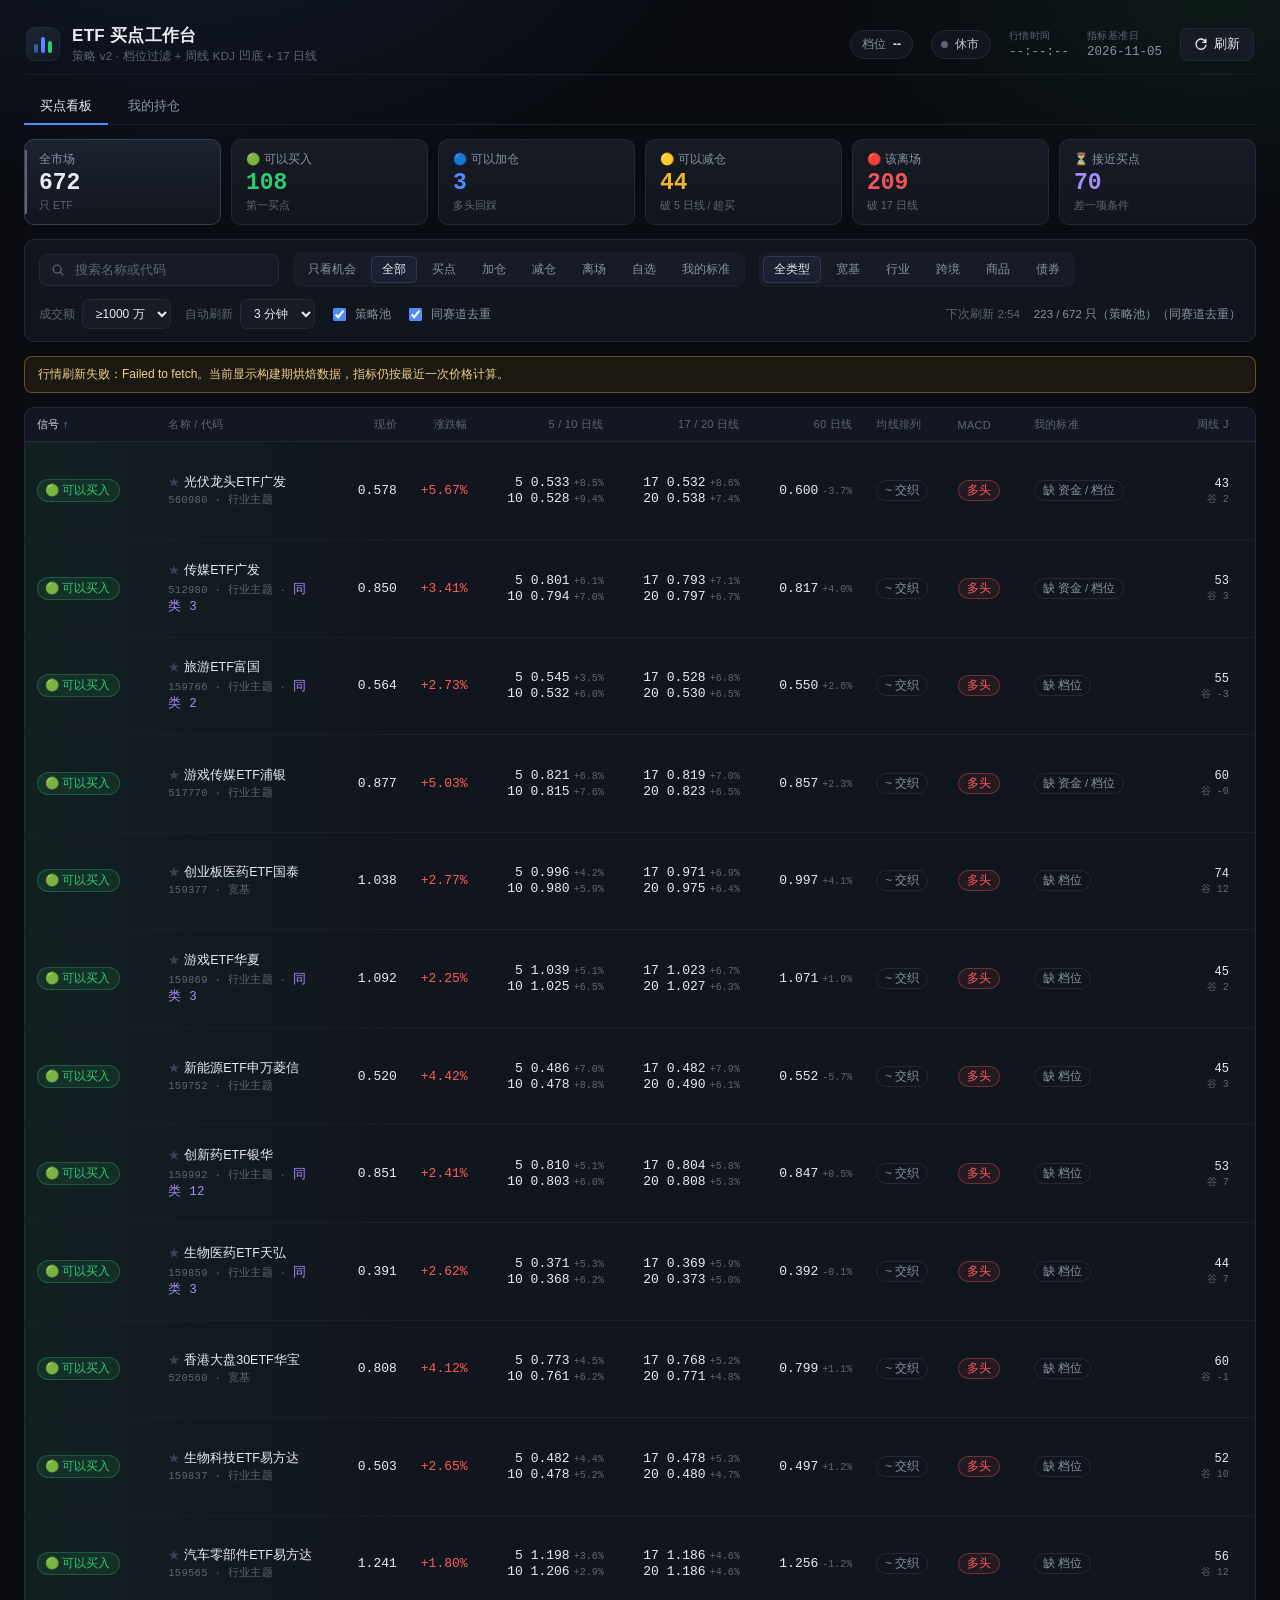
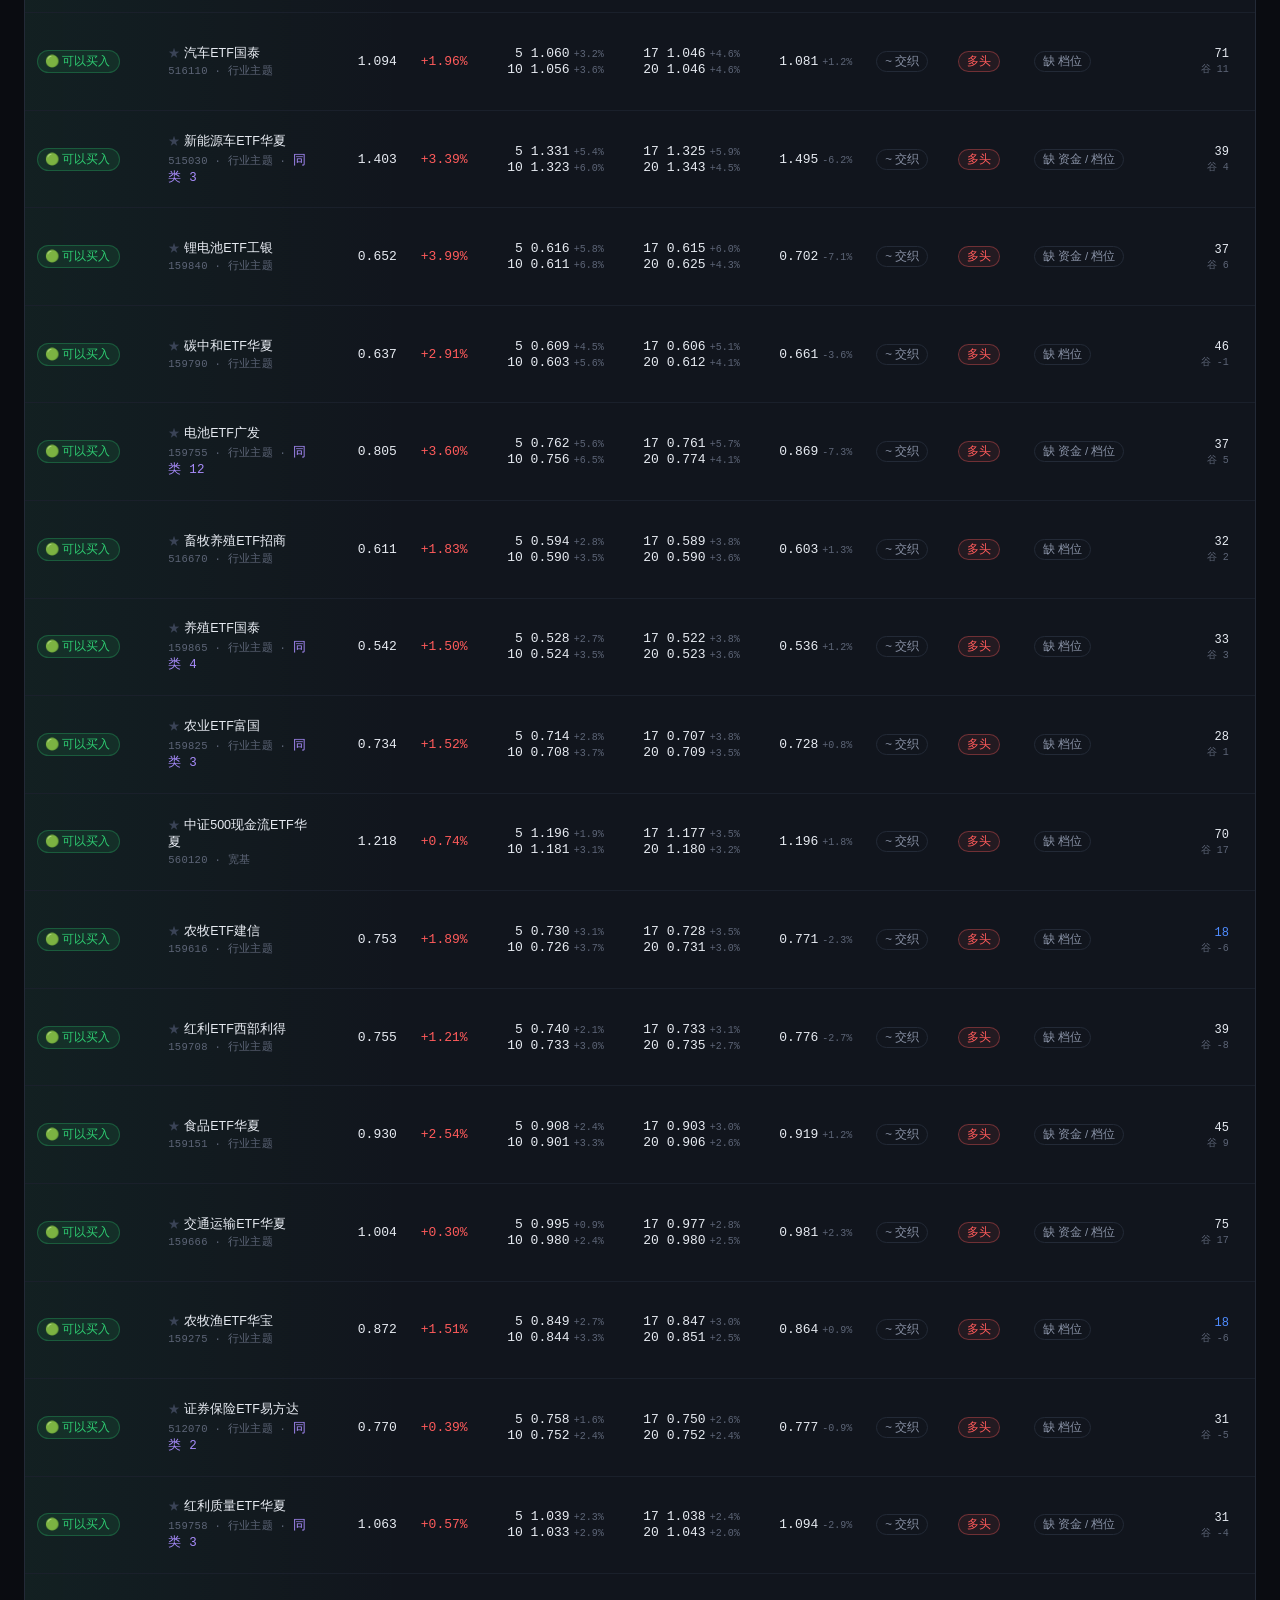
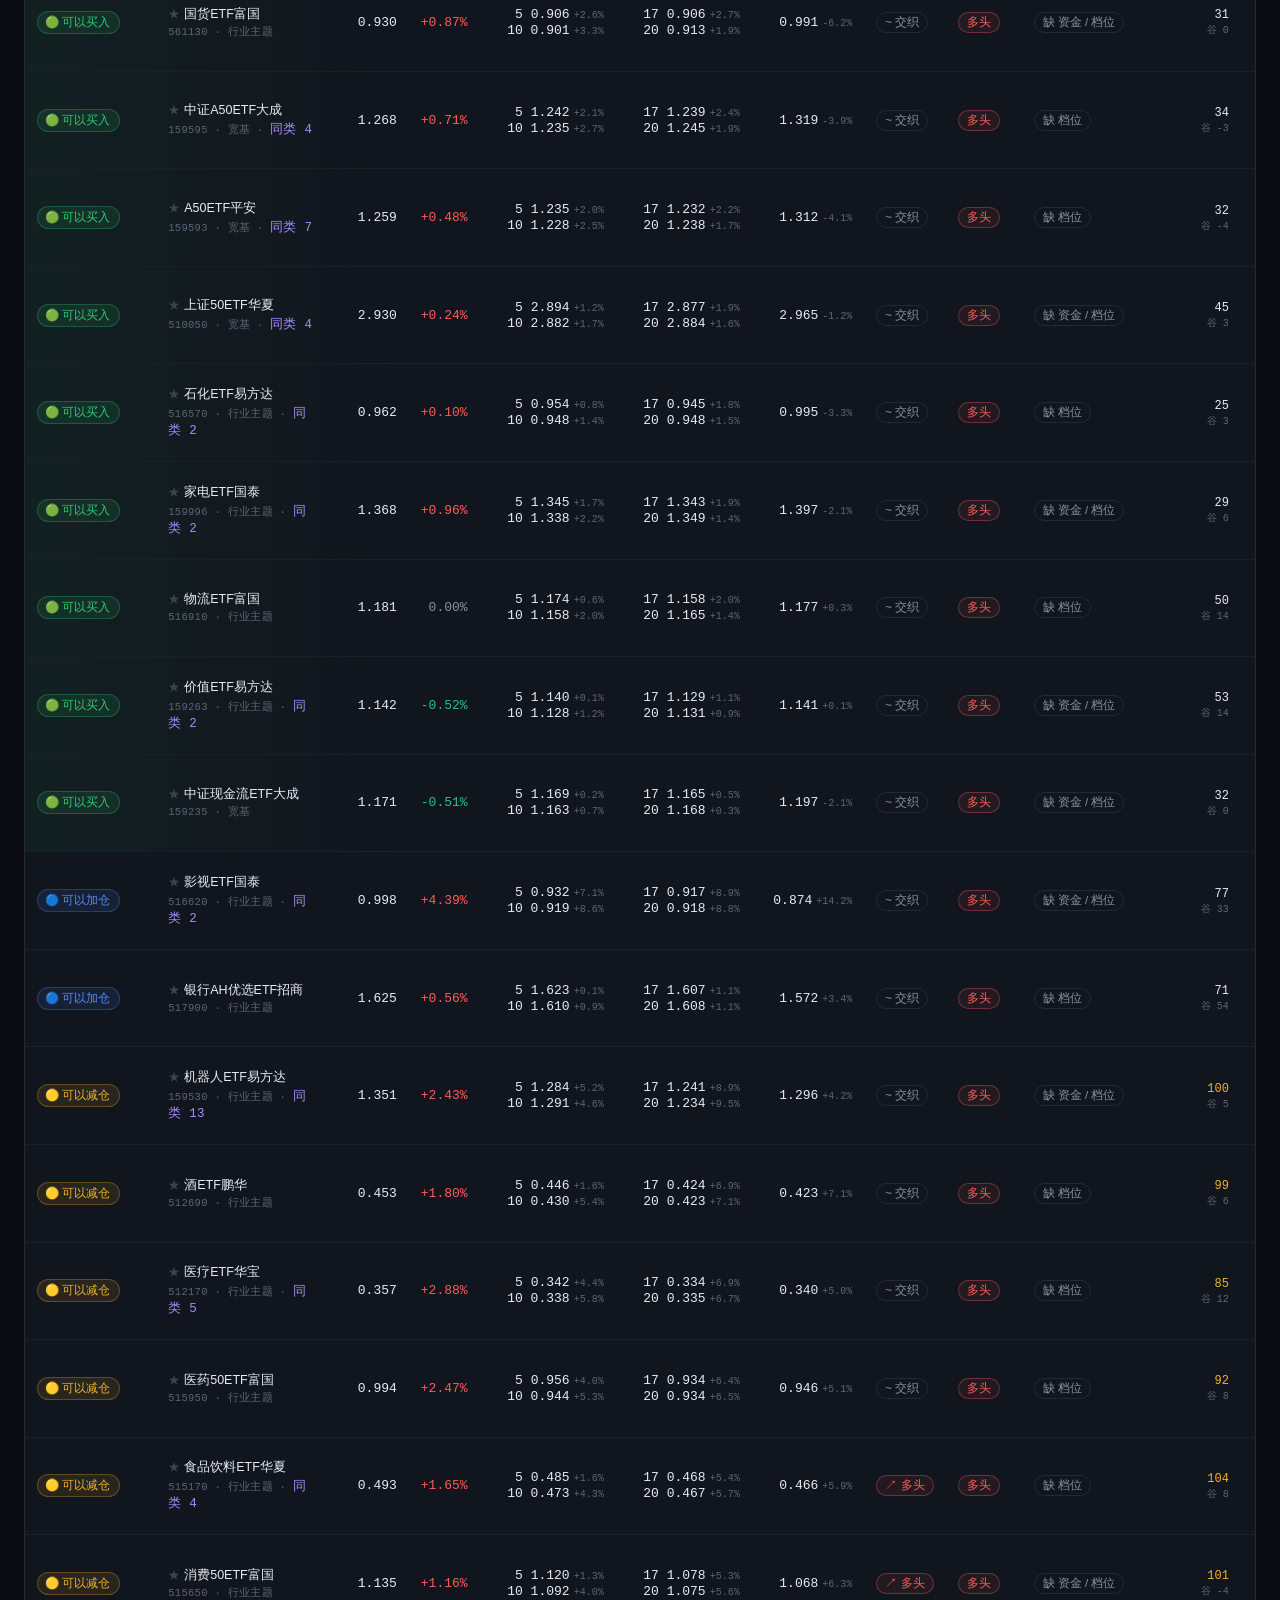
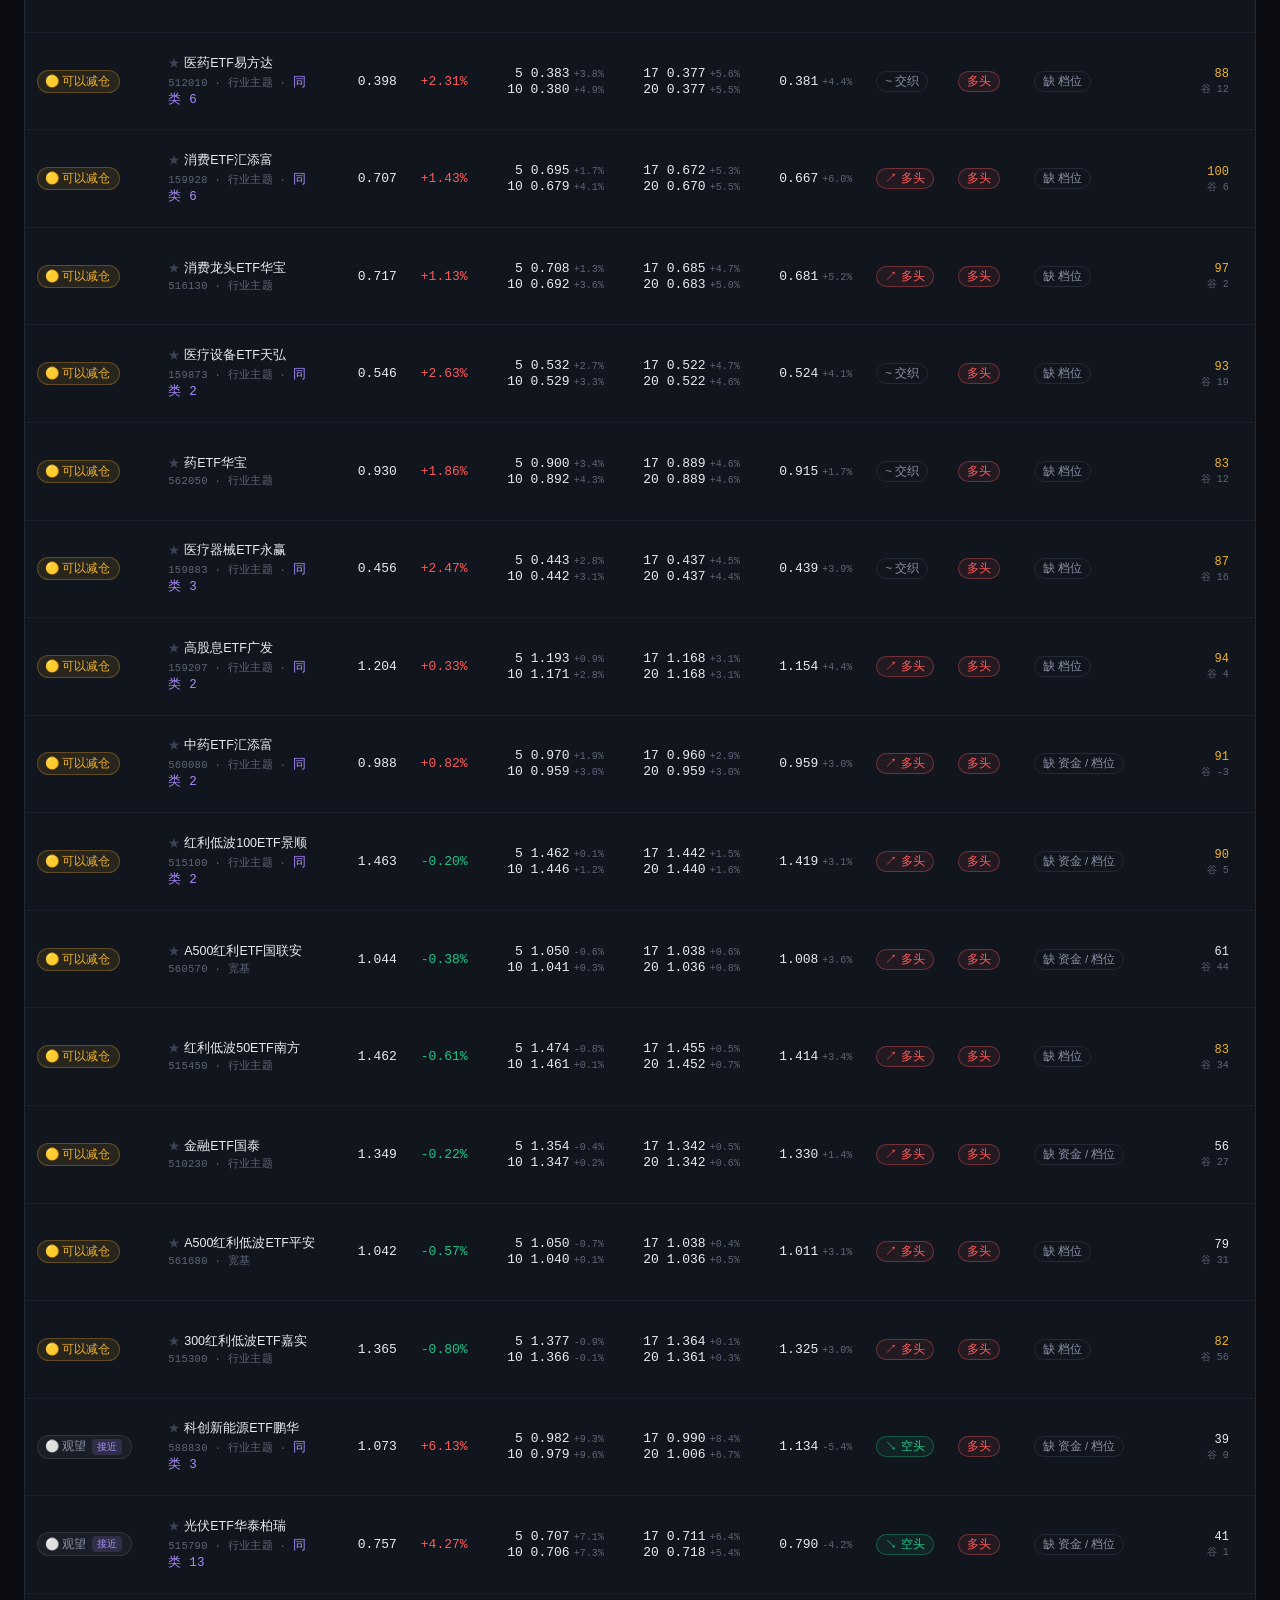
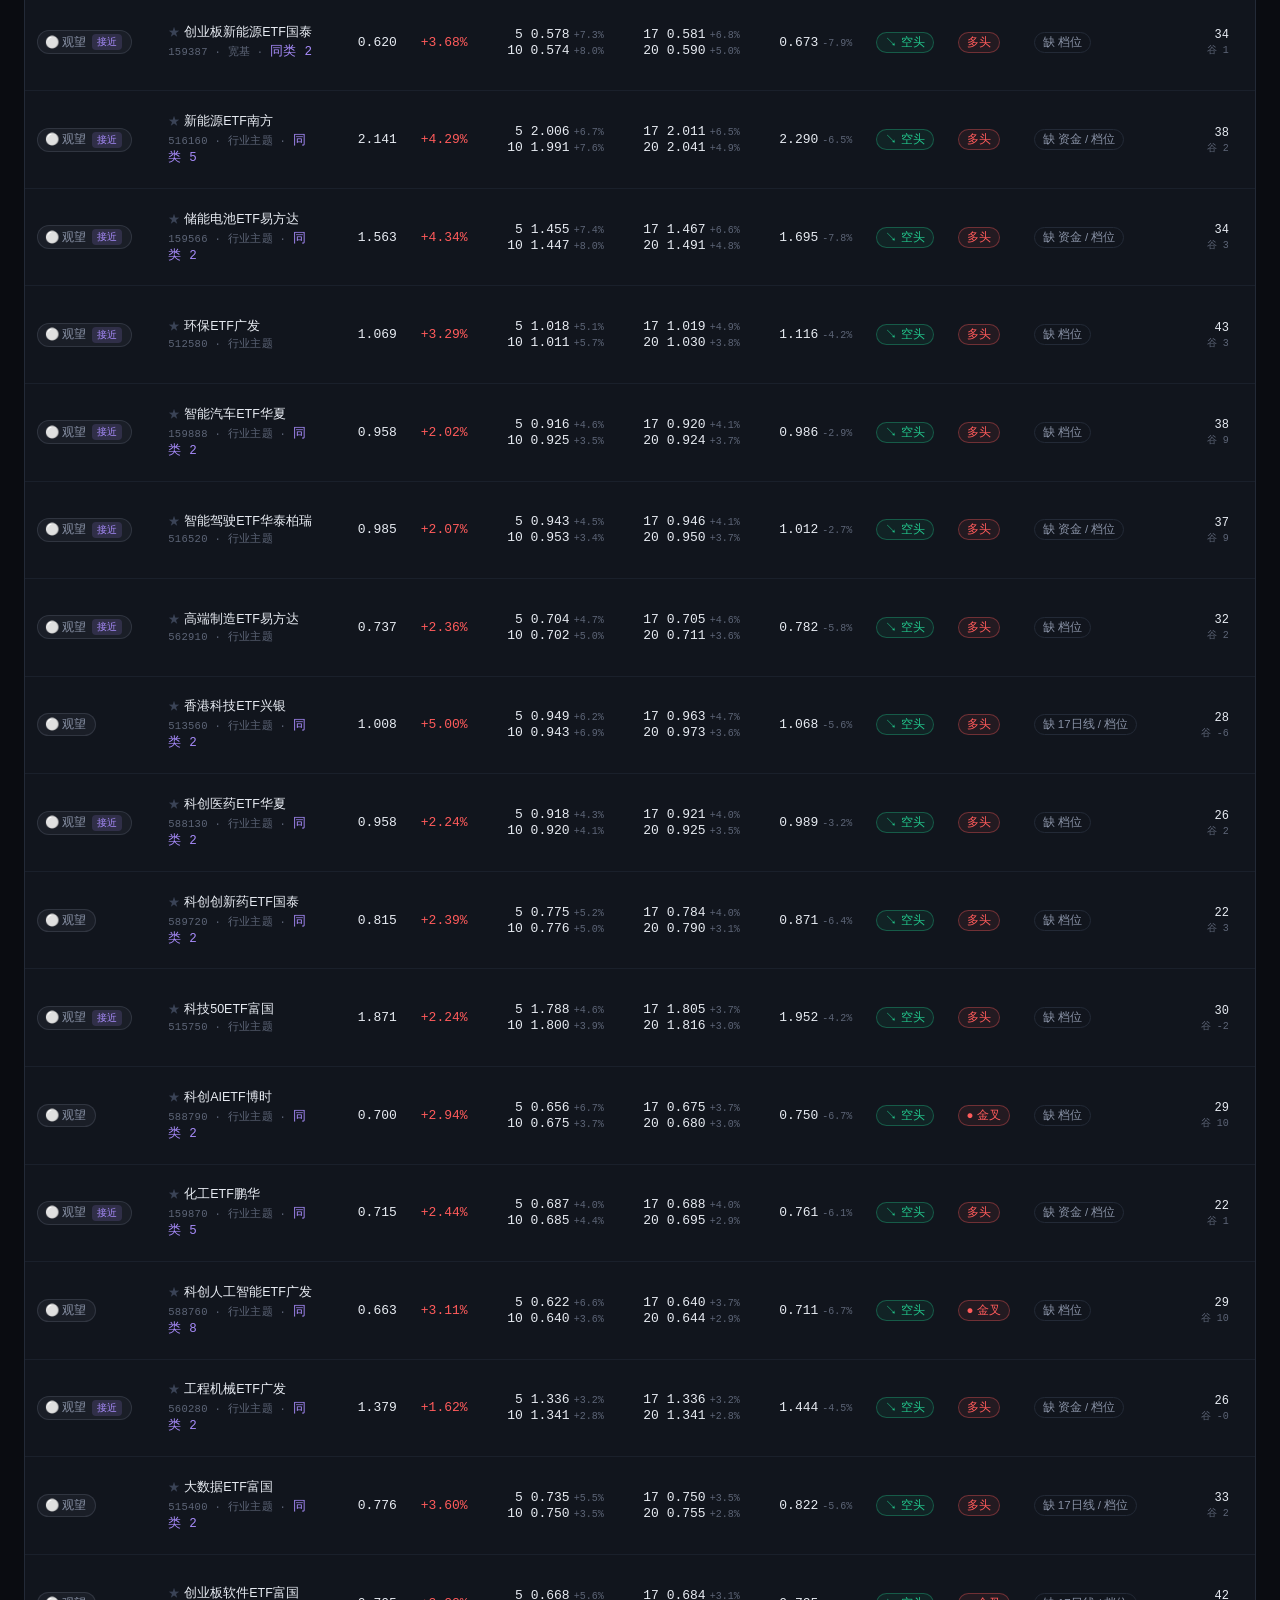
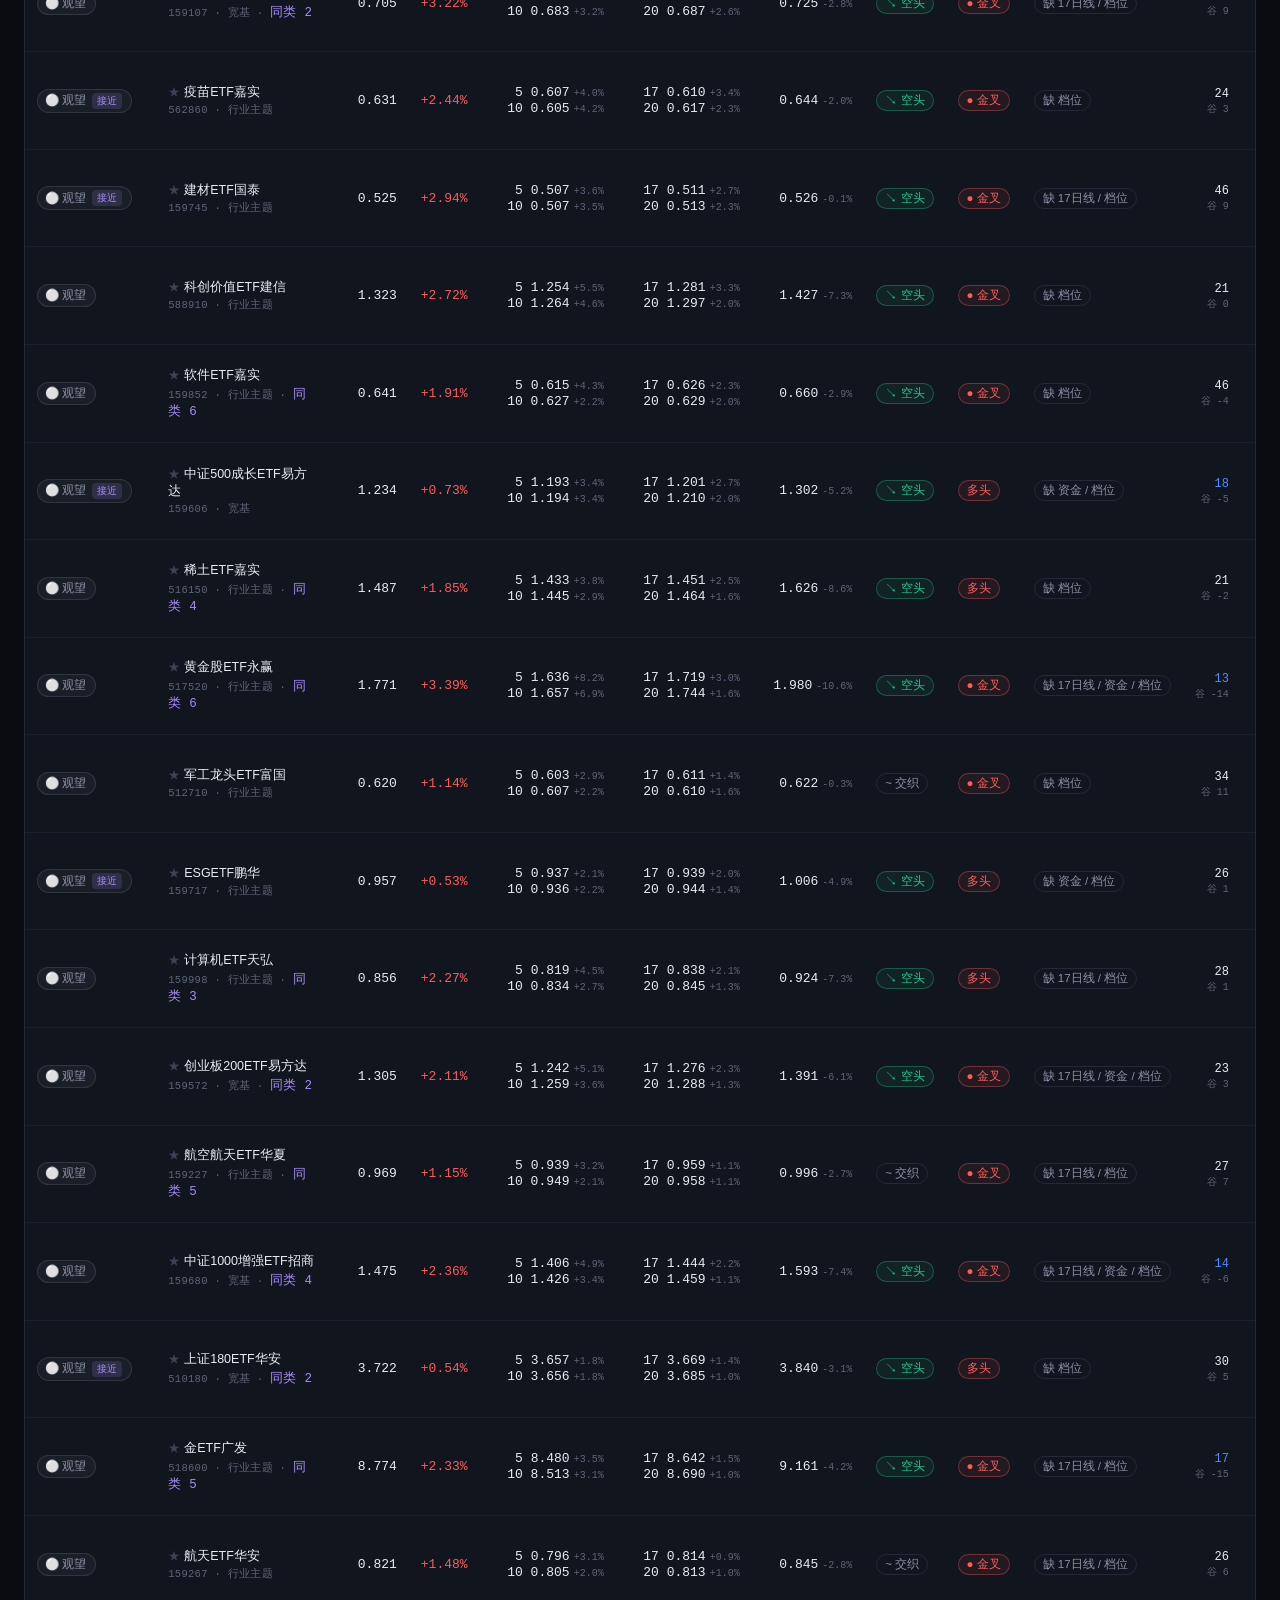
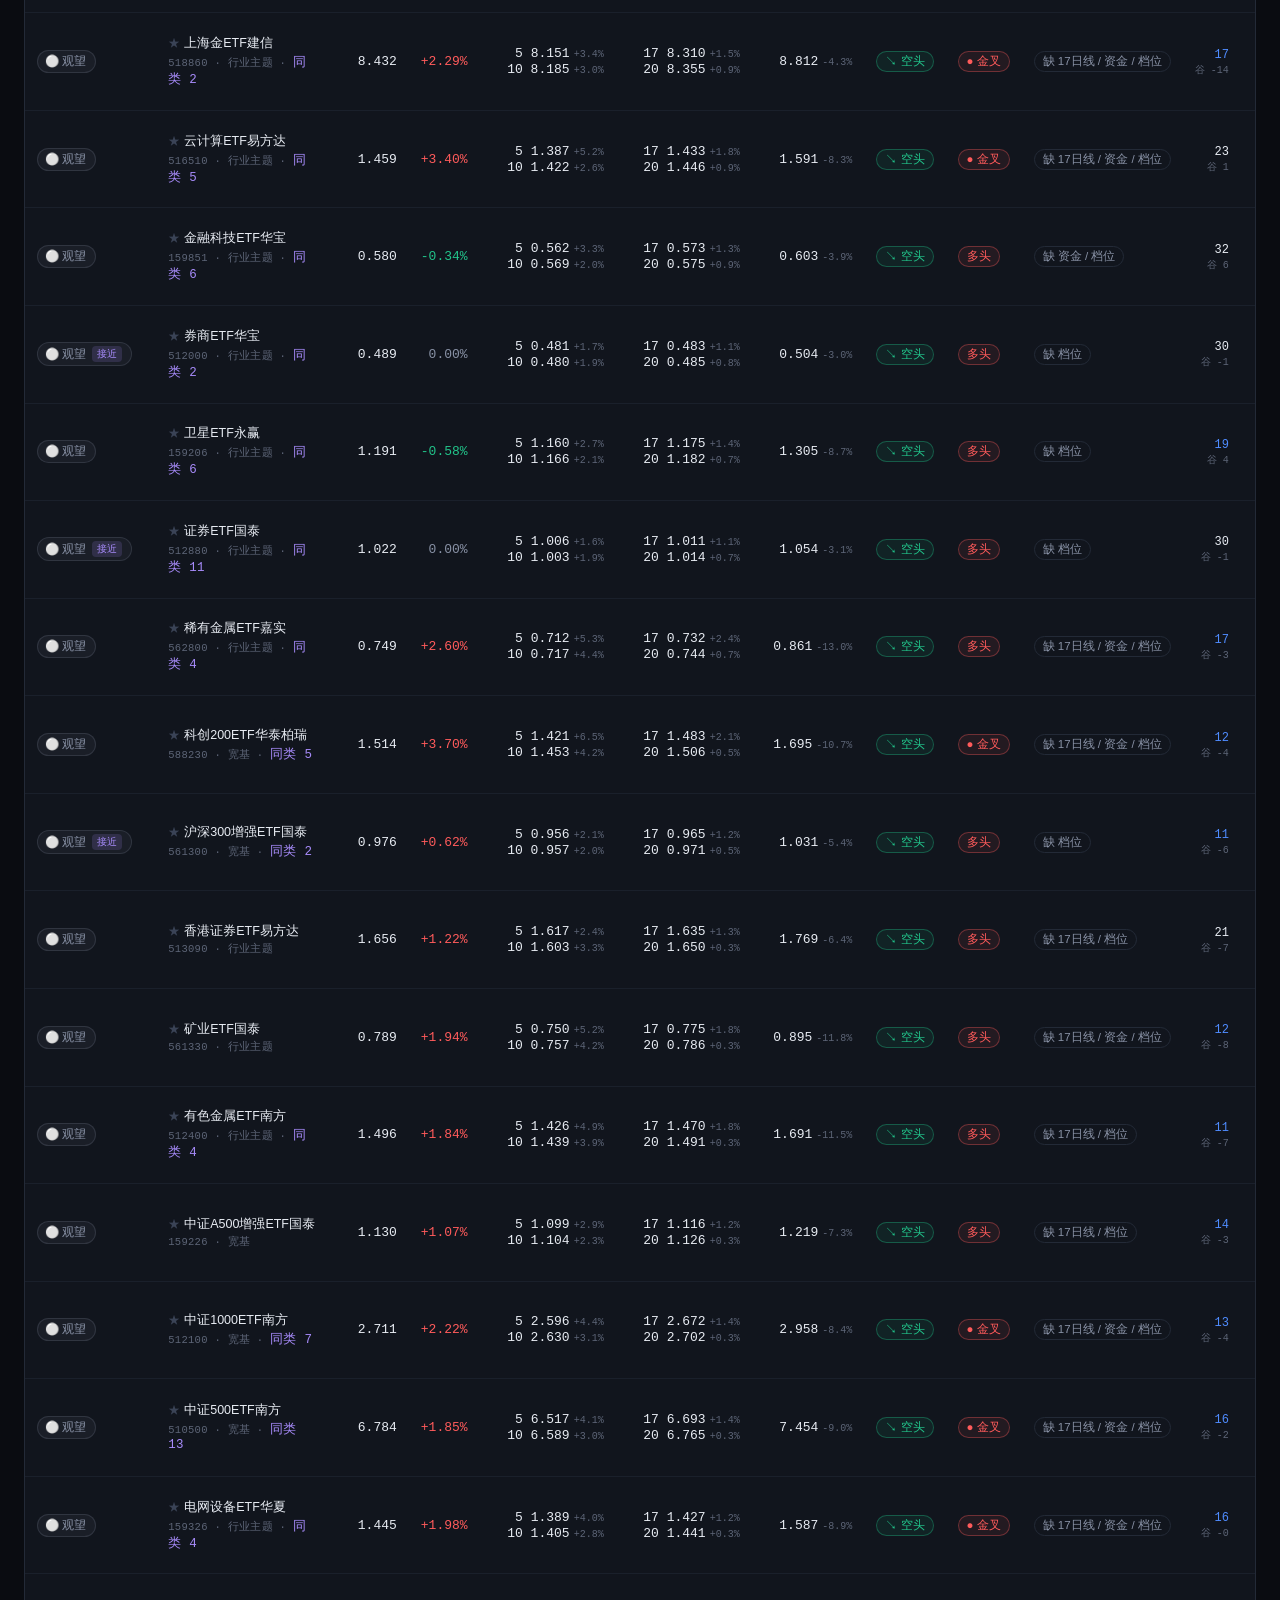
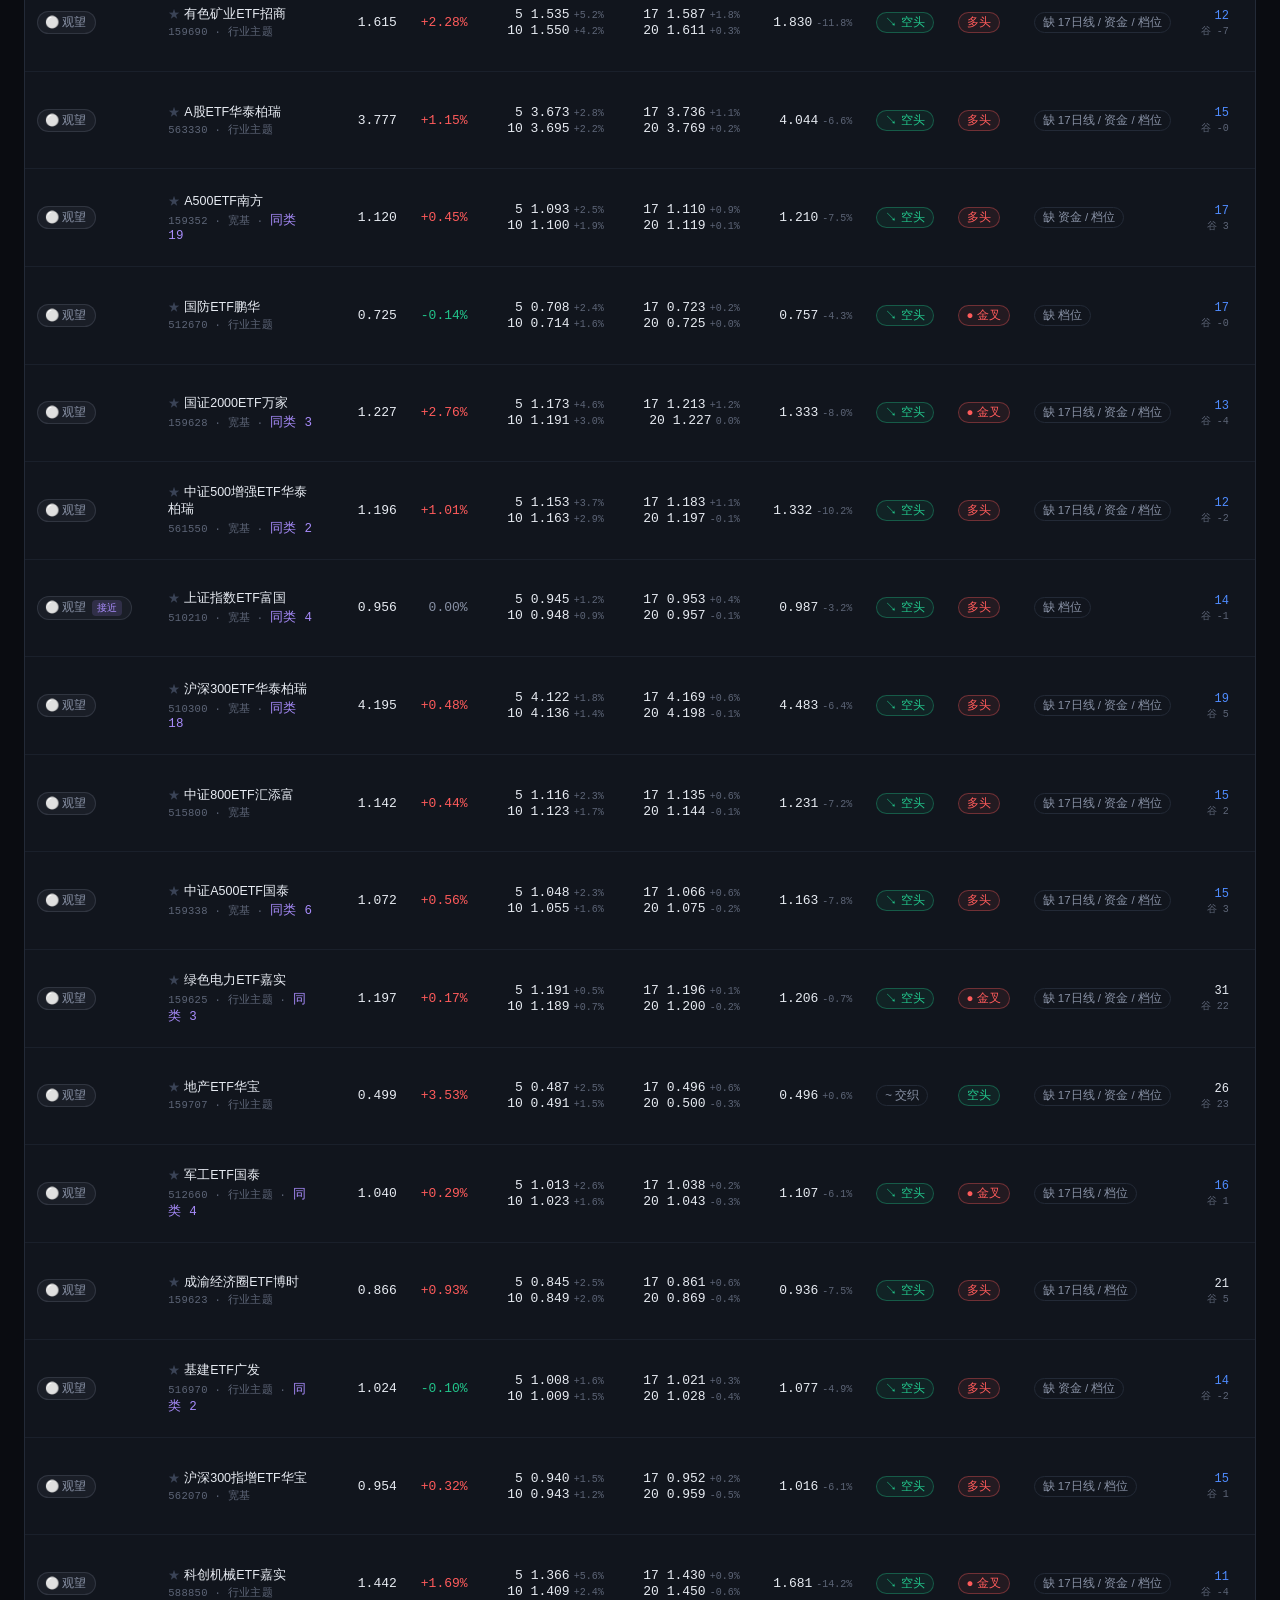
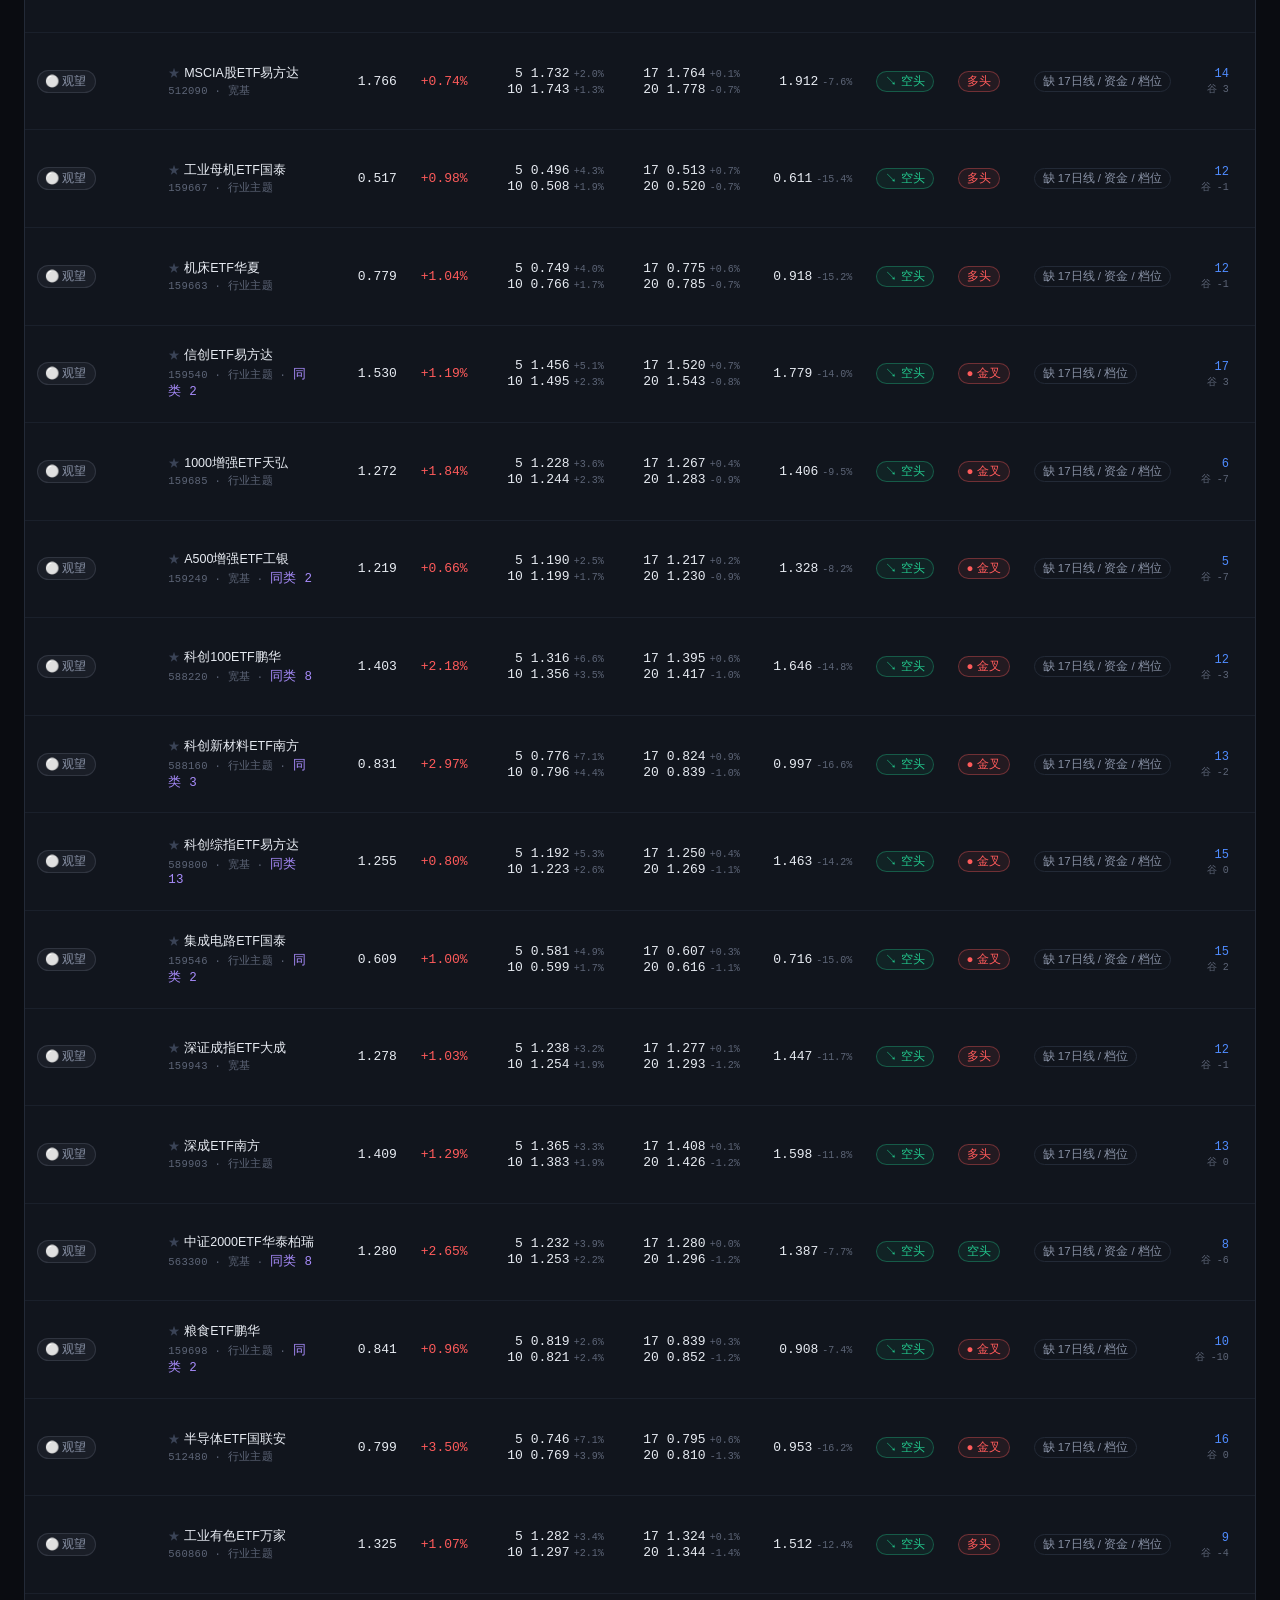
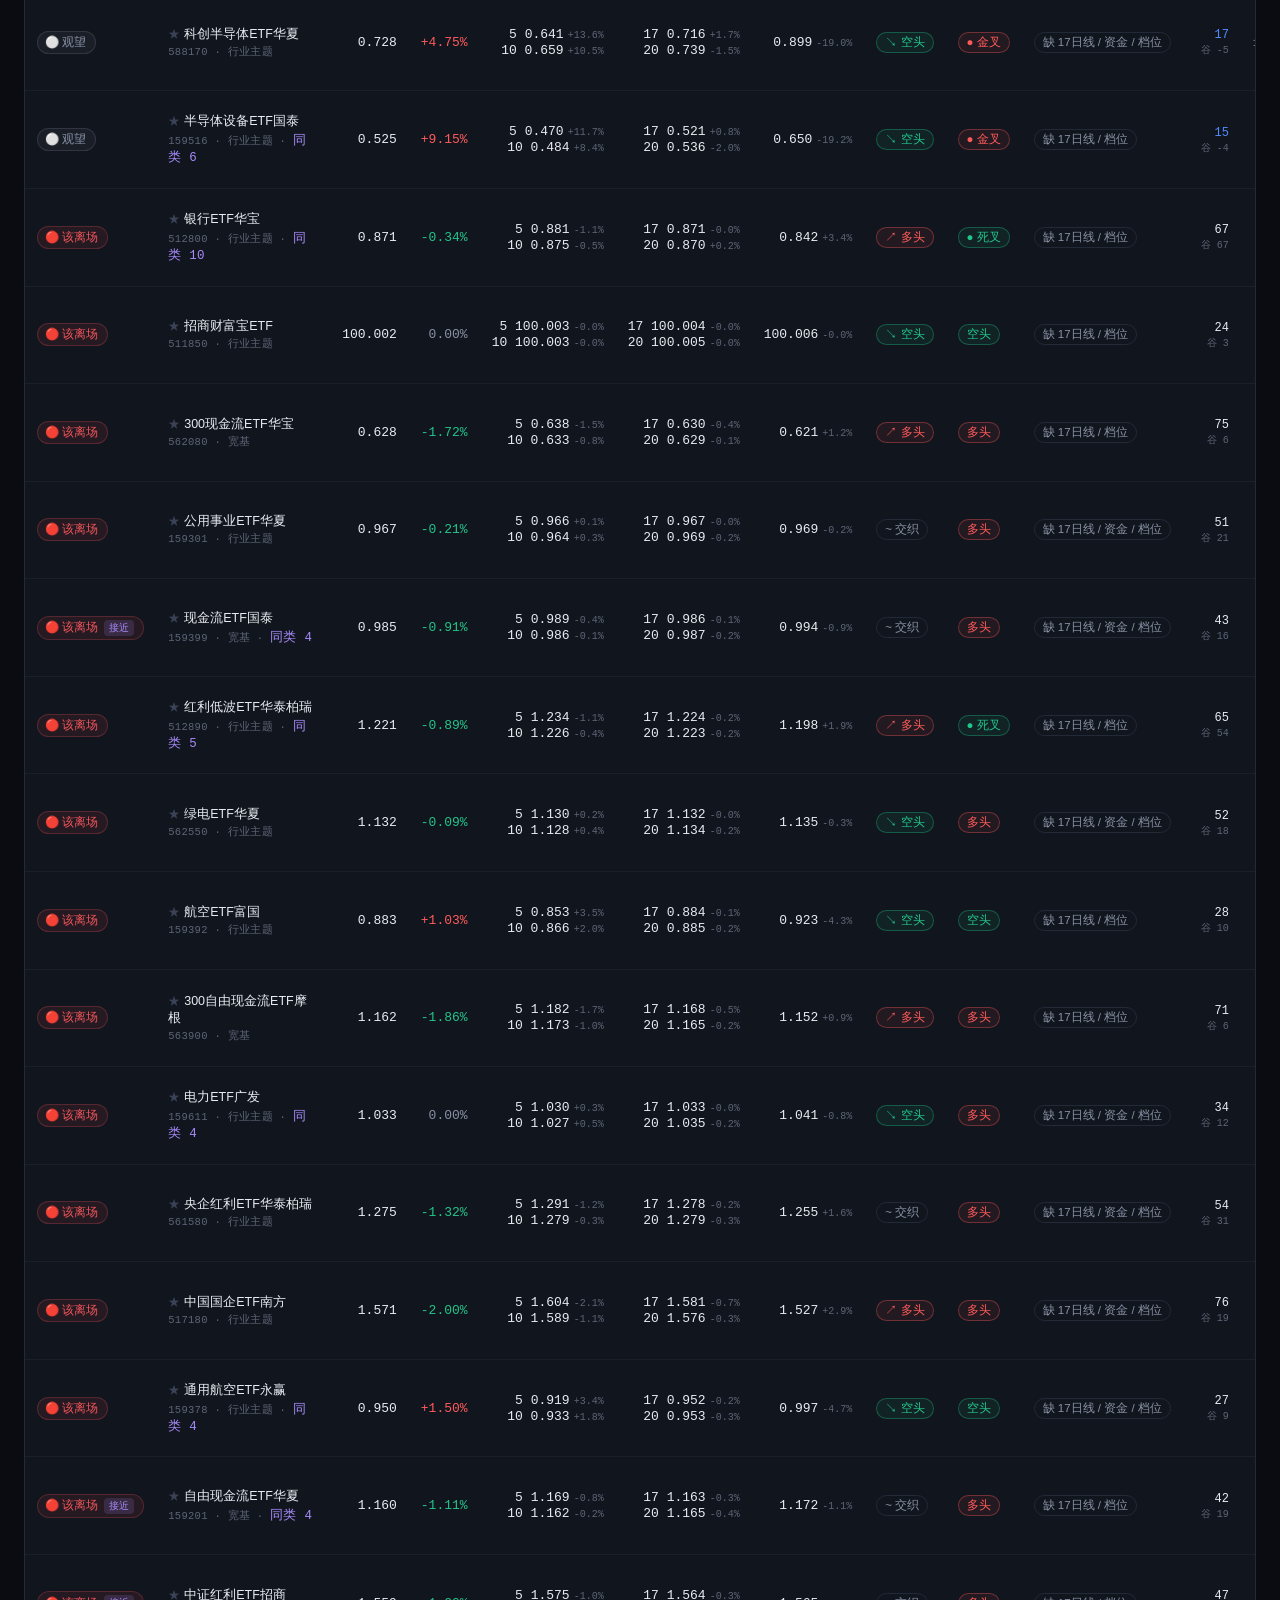
==== commit 66800b72: "refactor: 看板列合并到 16 列" ====
--- a/index.html
+++ b/index.html
@@ -114,19 +114,15 @@
             <th class="col-name sortable" data-key="name">名称 / 代码</th>
             <th class="col-num sortable" data-key="price">现价</th>
             <th class="col-num sortable" data-key="pct">涨跌幅</th>
-            <th class="col-num sortable" data-key="dist17">距 17 日线</th>
-            <th class="col-num sortable" data-key="dist20">距 20 日线</th>
-            <th class="col-num sortable" data-key="ma5">5 日线</th>
-            <th class="col-num sortable" data-key="ma10">10 日线</th>
+            <th class="col-num sortable" data-key="ma510">5 / 10 日线</th>
+            <th class="col-num sortable" data-key="ma1720">17 / 20 日线</th>
             <th class="col-num sortable" data-key="ma60">60 日线</th>
             <th class="sortable" data-key="order">均线排列</th>
             <th class="sortable" data-key="macd">MACD</th>
             <th class="sortable" data-key="myrule">我的标准</th>
-            <th class="col-cond sortable" data-key="met">四项条件</th>
             <th class="col-num sortable" data-key="j">周线 J</th>
             <th class="col-num sortable" data-key="amount">成交额</th>
-            <th class="col-num col-inflow sortable" data-key="inflow">主力净流入</th>
-            <th class="col-num col-flow sortable" data-key="flow3">资金 3/5/10 日</th>
+            <th class="col-num col-flow sortable" data-key="flow3">资金 今/3/5/10 日</th>
             <th class="col-flow sortable" data-key="flowsig">资金方向</th>
             <th class="col-num col-premium sortable" data-key="premium">溢价</th>
             <th class="col-spark sortable" data-key="r30">近 30 日</th>
--- a/style.css
+++ b/style.css
@@ -264,7 +264,7 @@
   background: var(--panel);
   overflow-x: auto;
 }
-.grid { min-width: 2020px; }
+.grid { min-width: 1580px; }
 
 .grid { width: 100%; border-collapse: collapse; }
 
@@ -608,3 +608,5 @@
 .ma-badge.up { color: var(--up); border-color: rgba(255,91,91,.35); background: rgba(255,91,91,.08); }
 .ma-badge.down { color: var(--down); border-color: rgba(34,197,139,.35); background: rgba(34,197,139,.08); }
 .ma-badge.flat { color: var(--muted); }
+
+.macell em { font-style: normal; margin-left: 4px; font-size: 10px; color: var(--dim); }
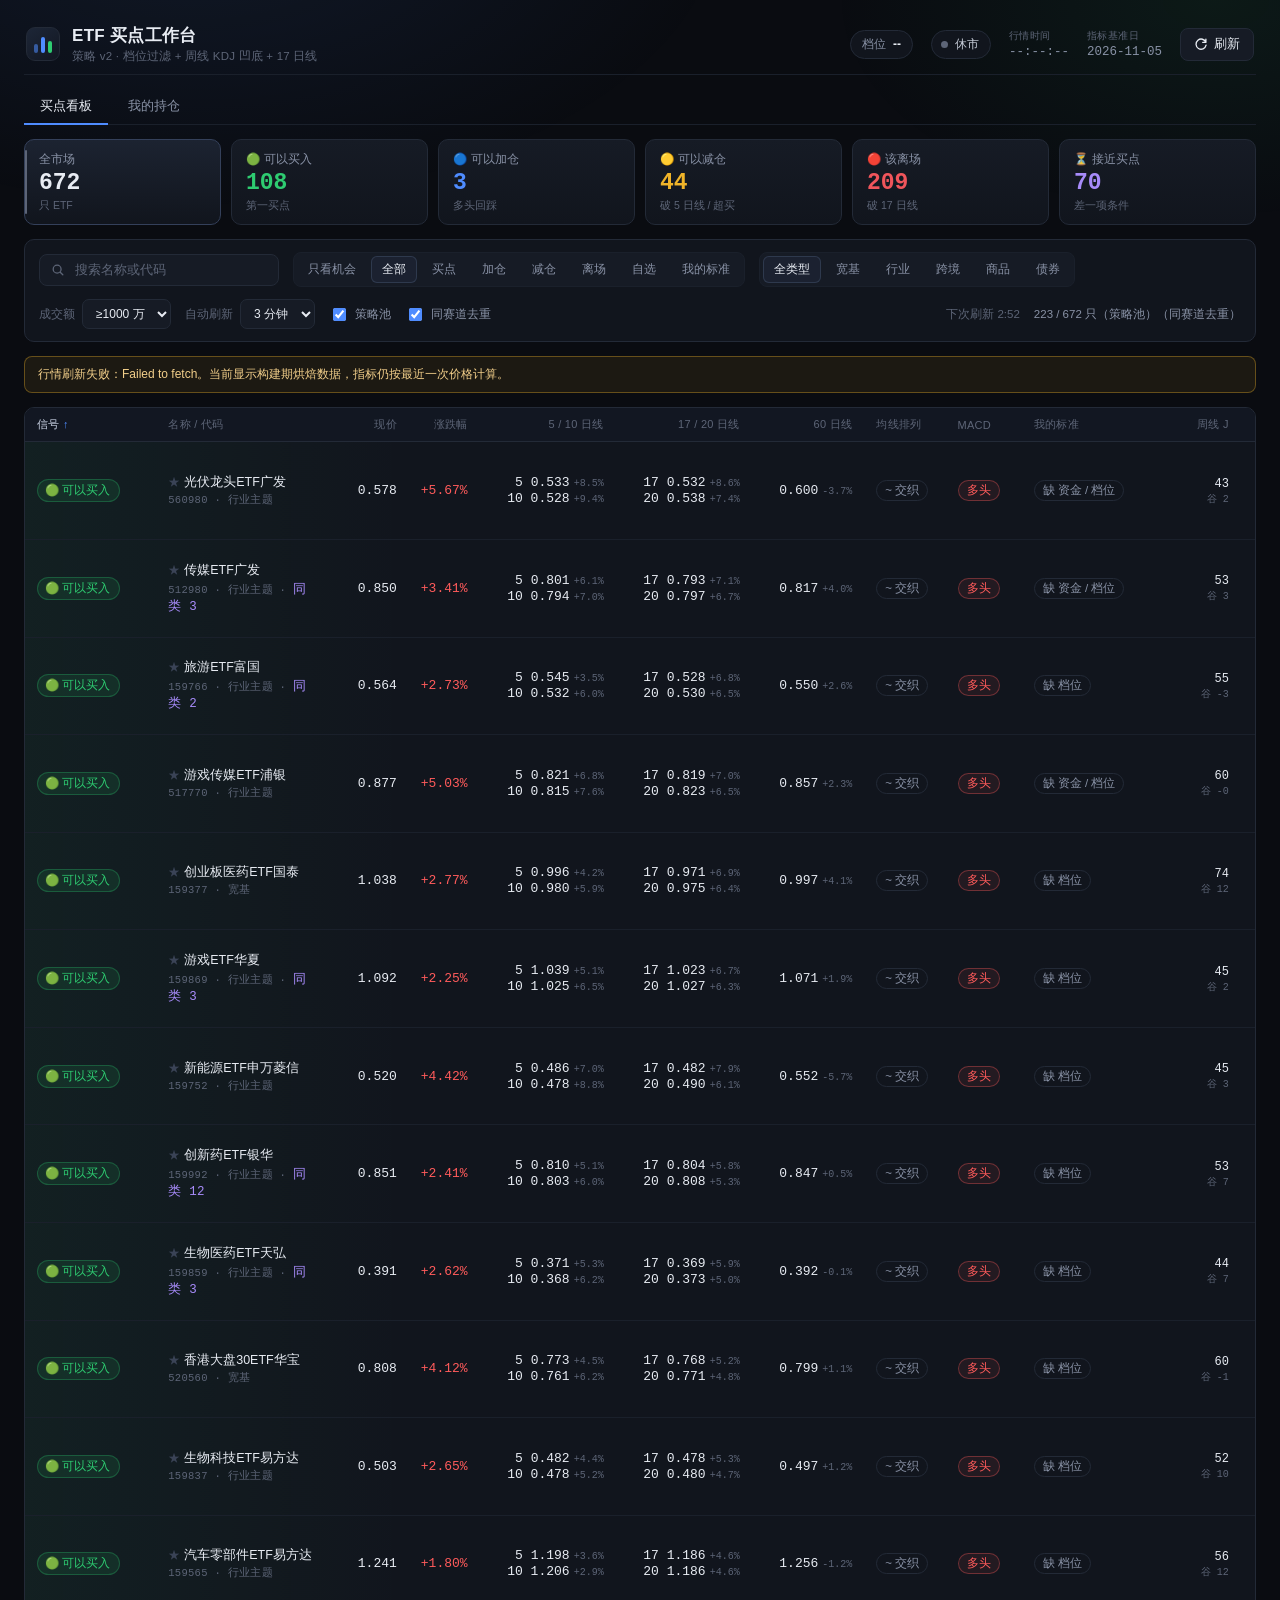
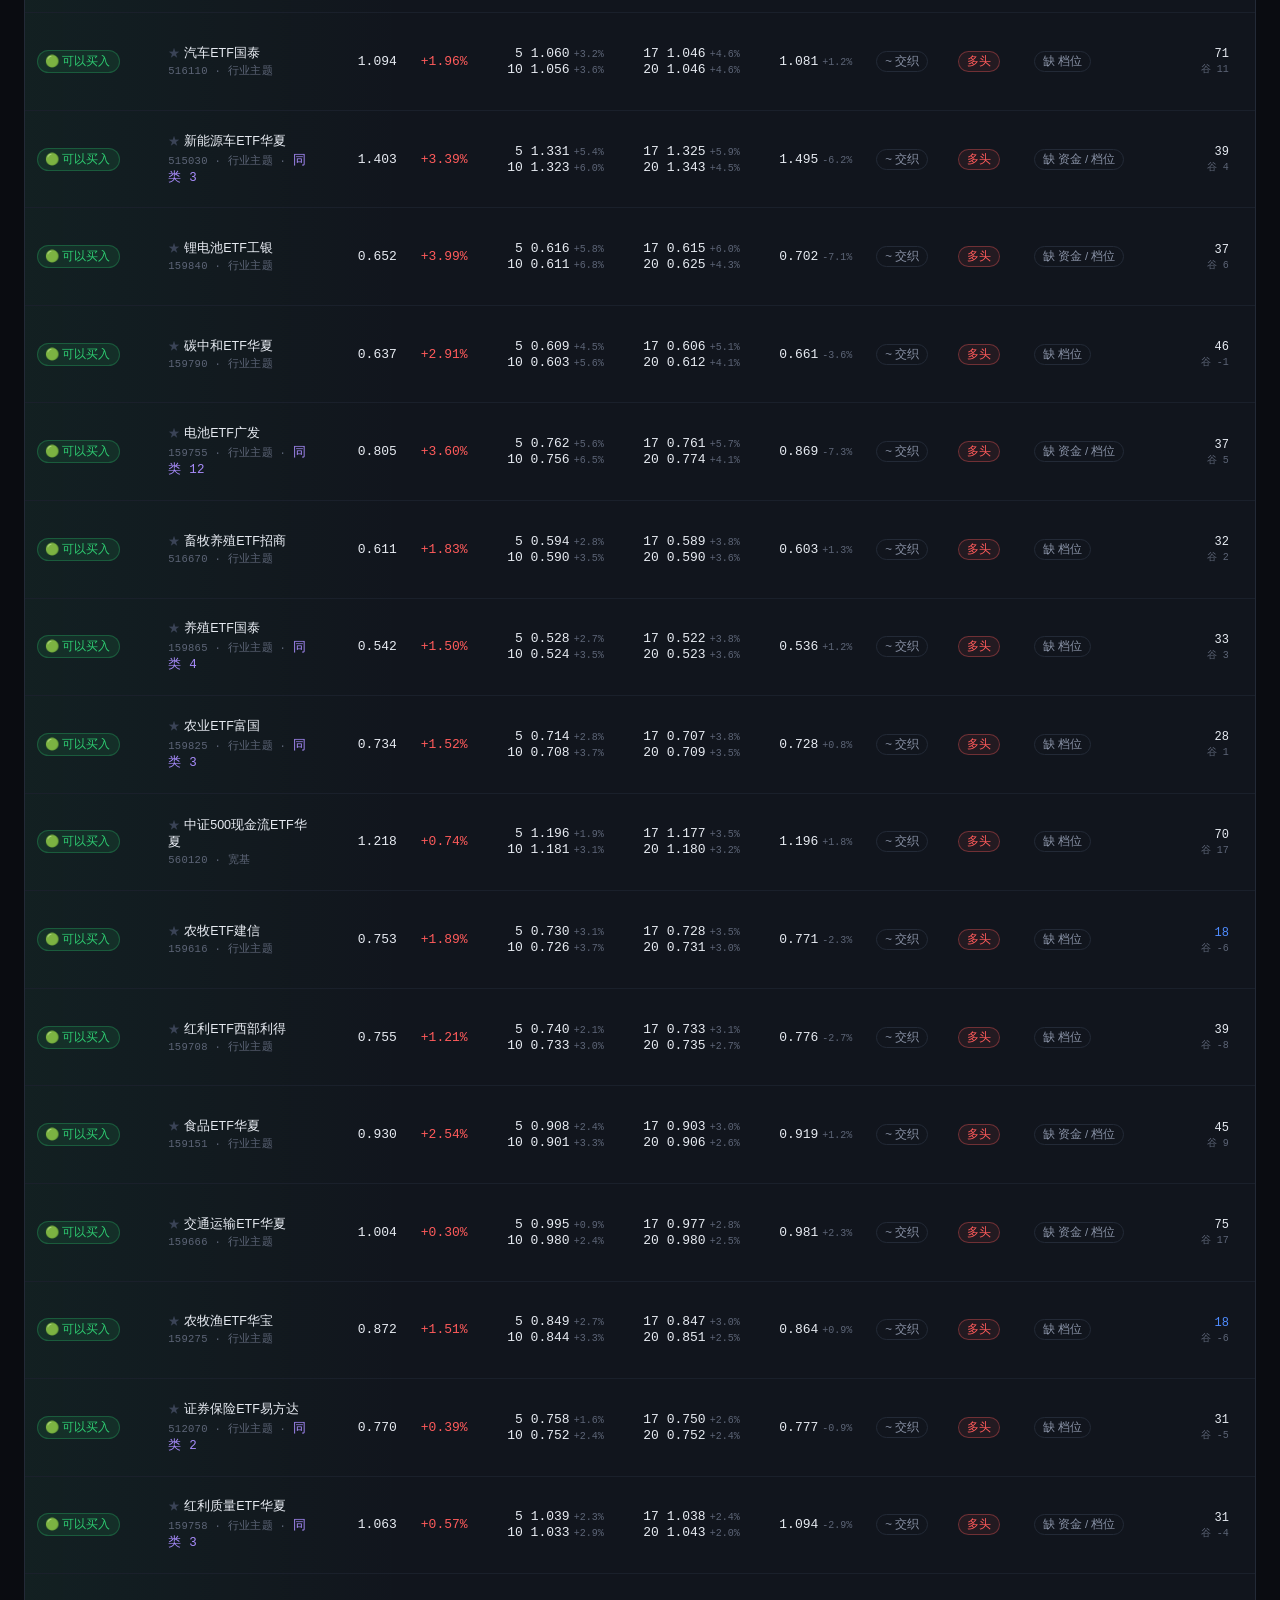
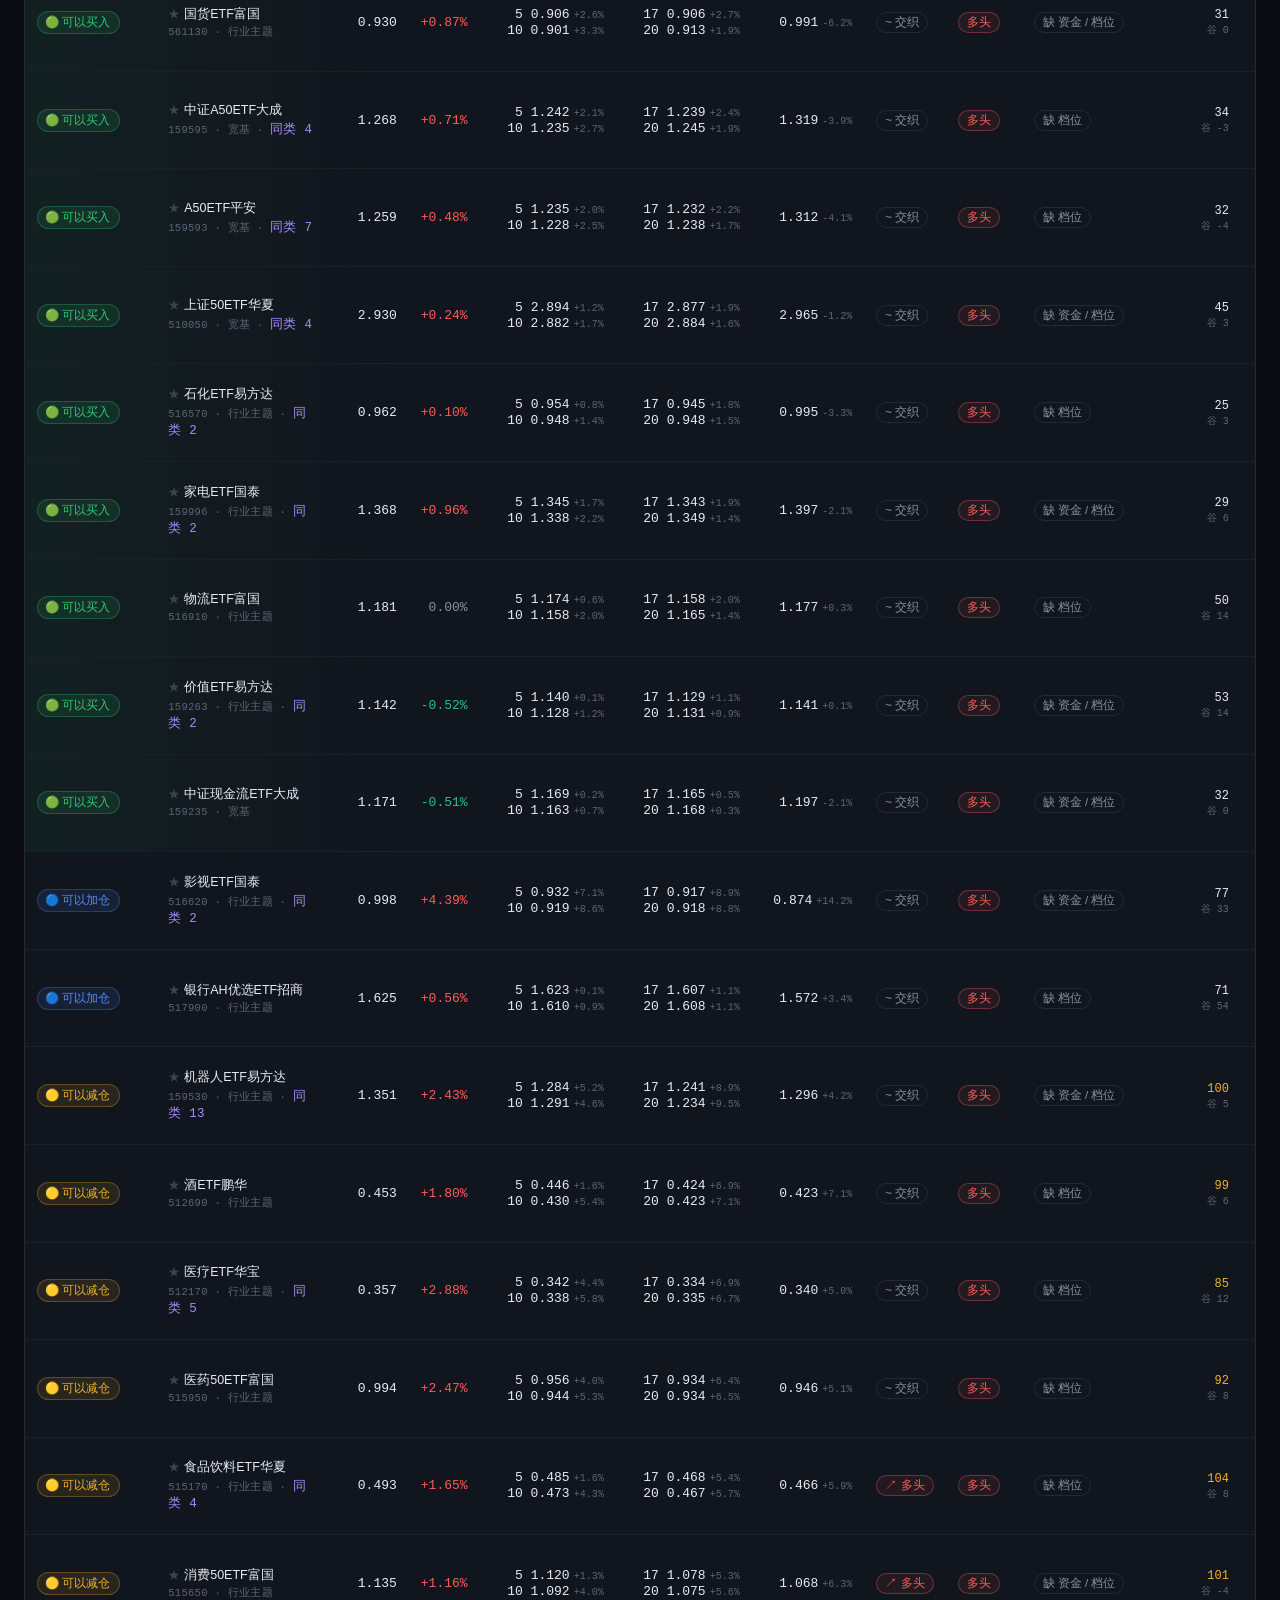
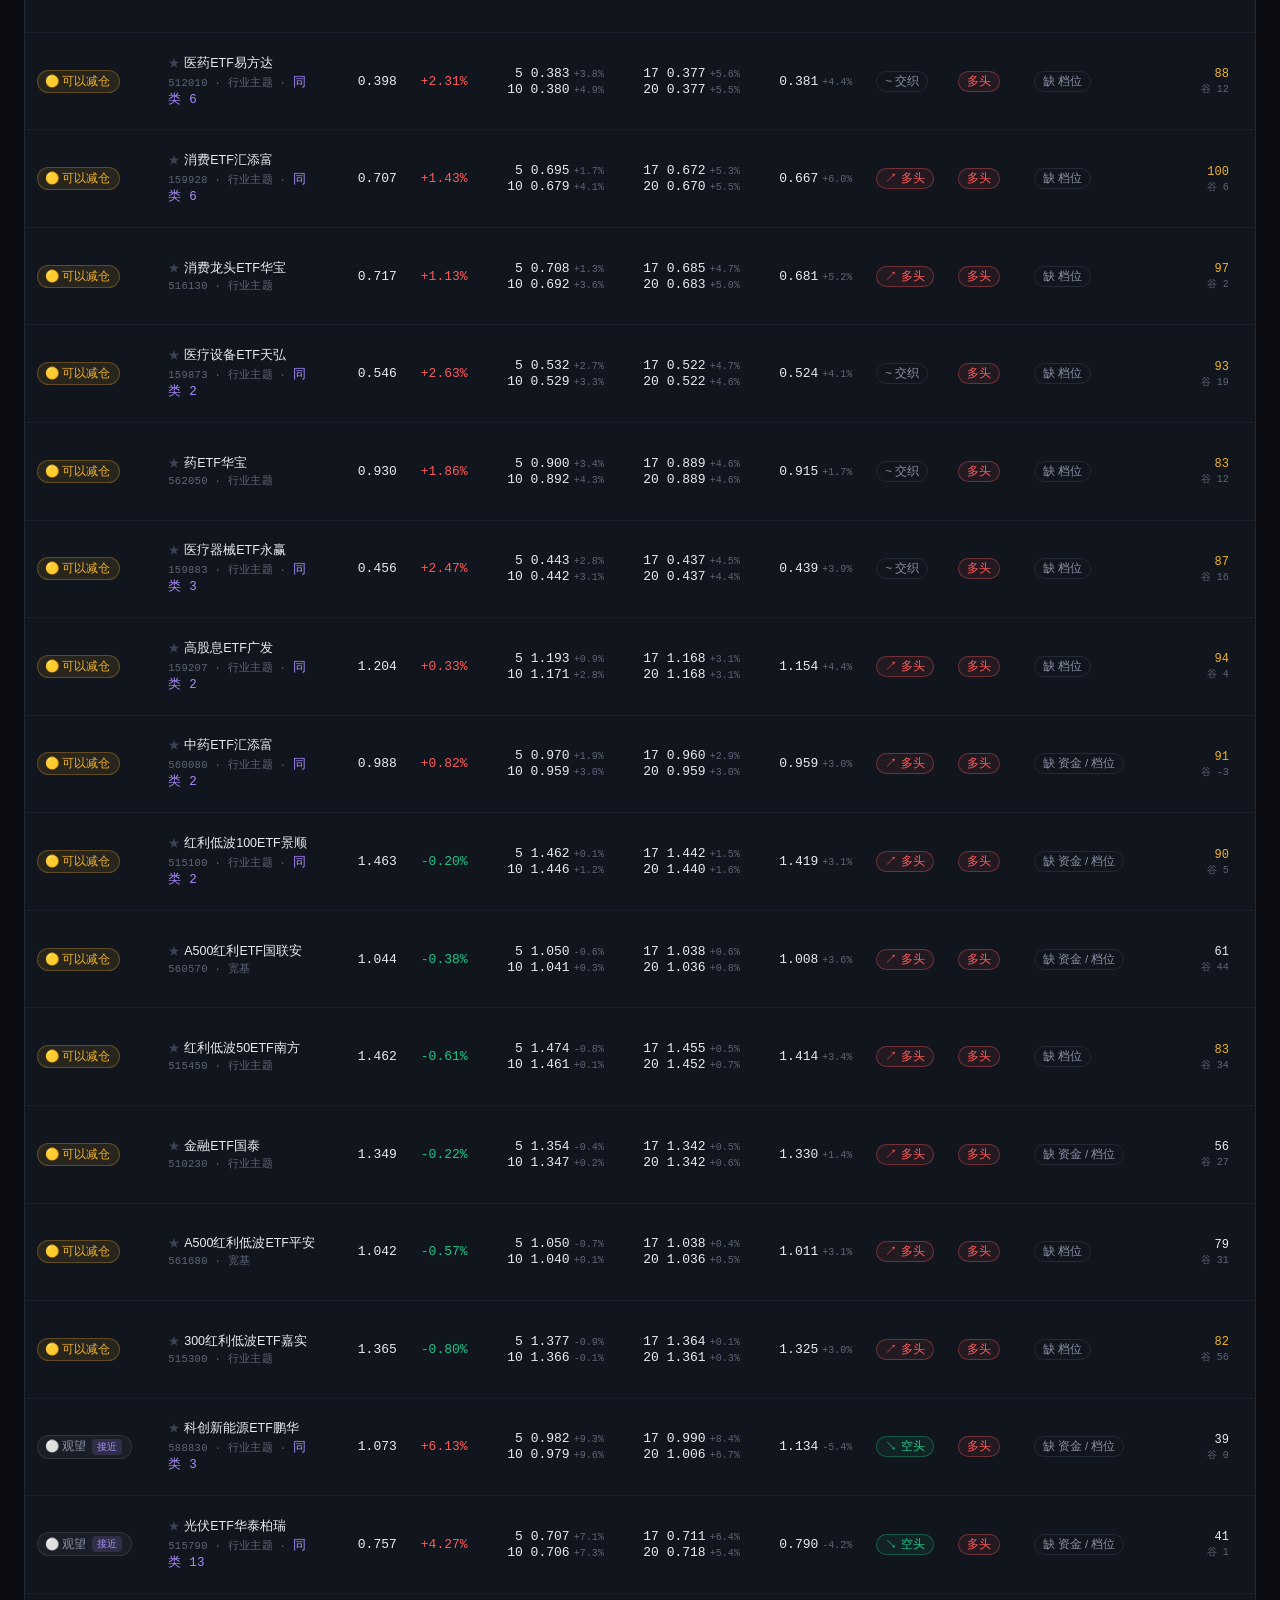
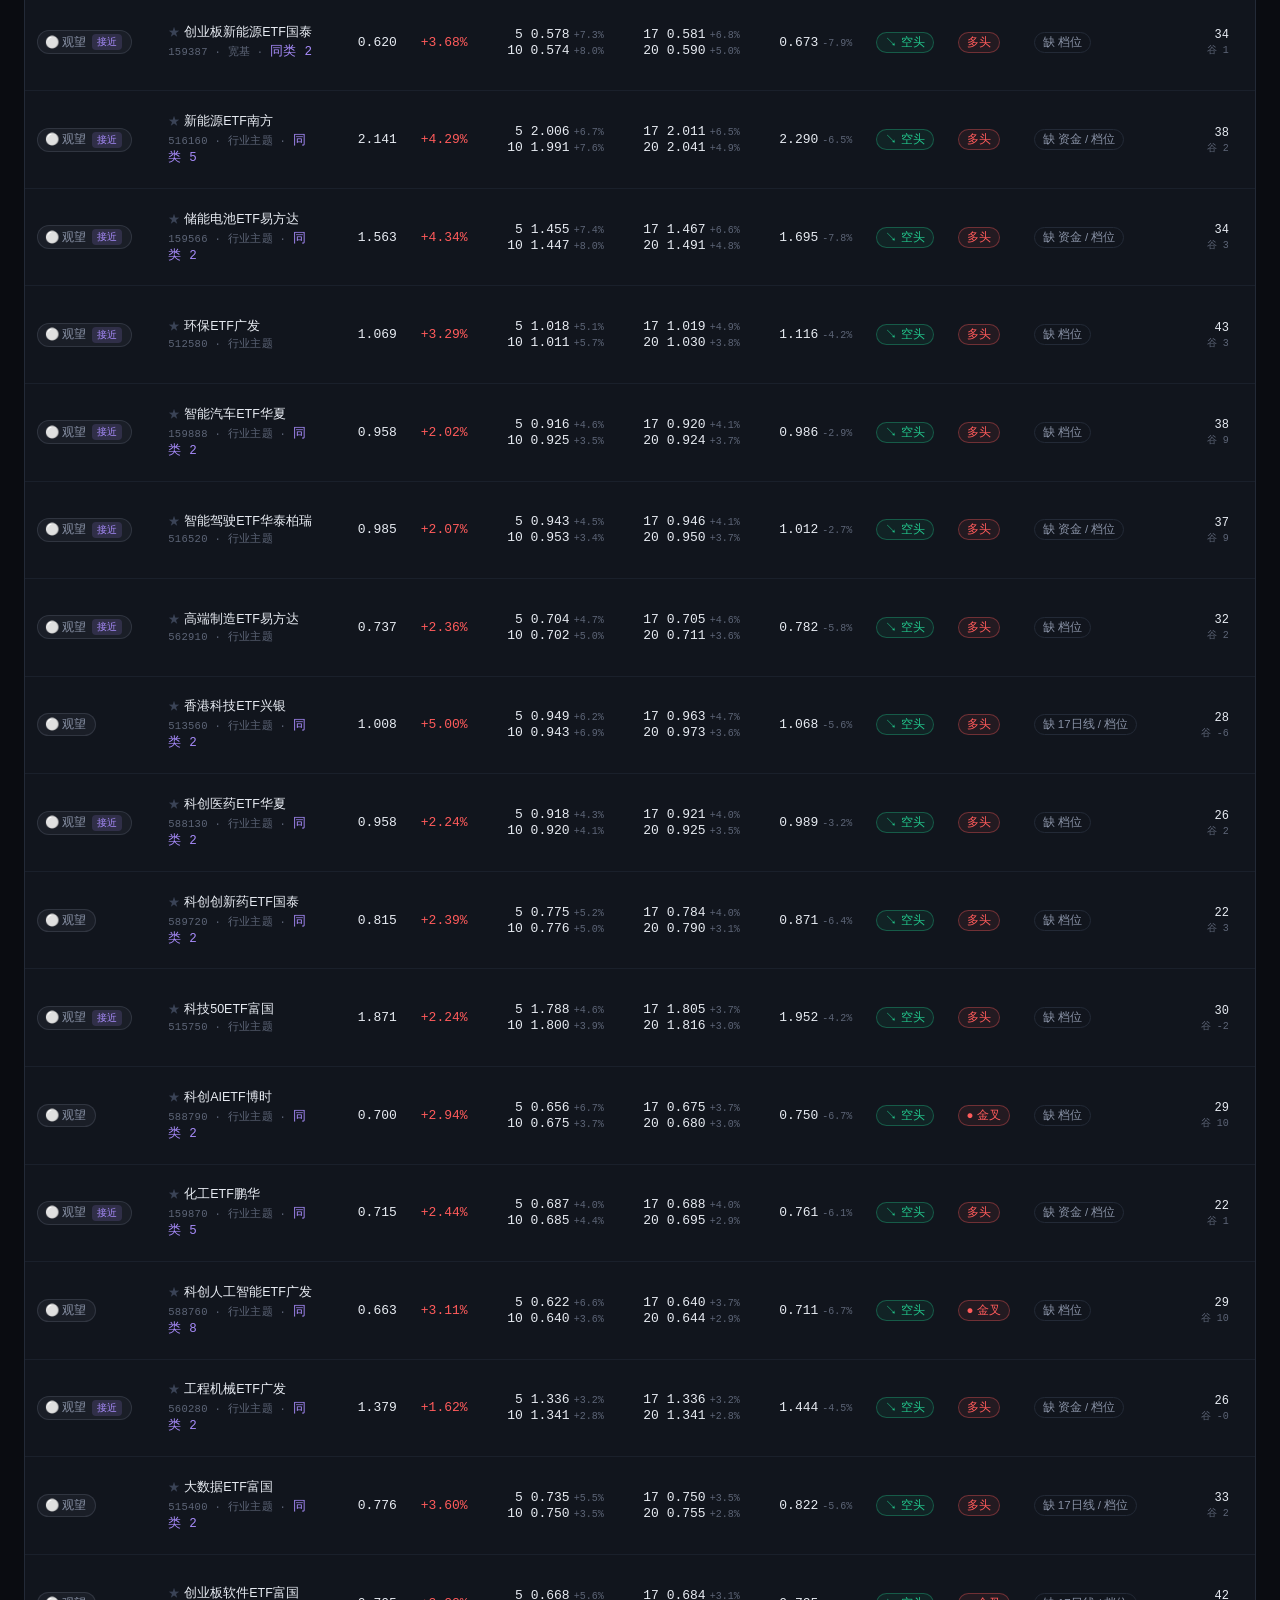
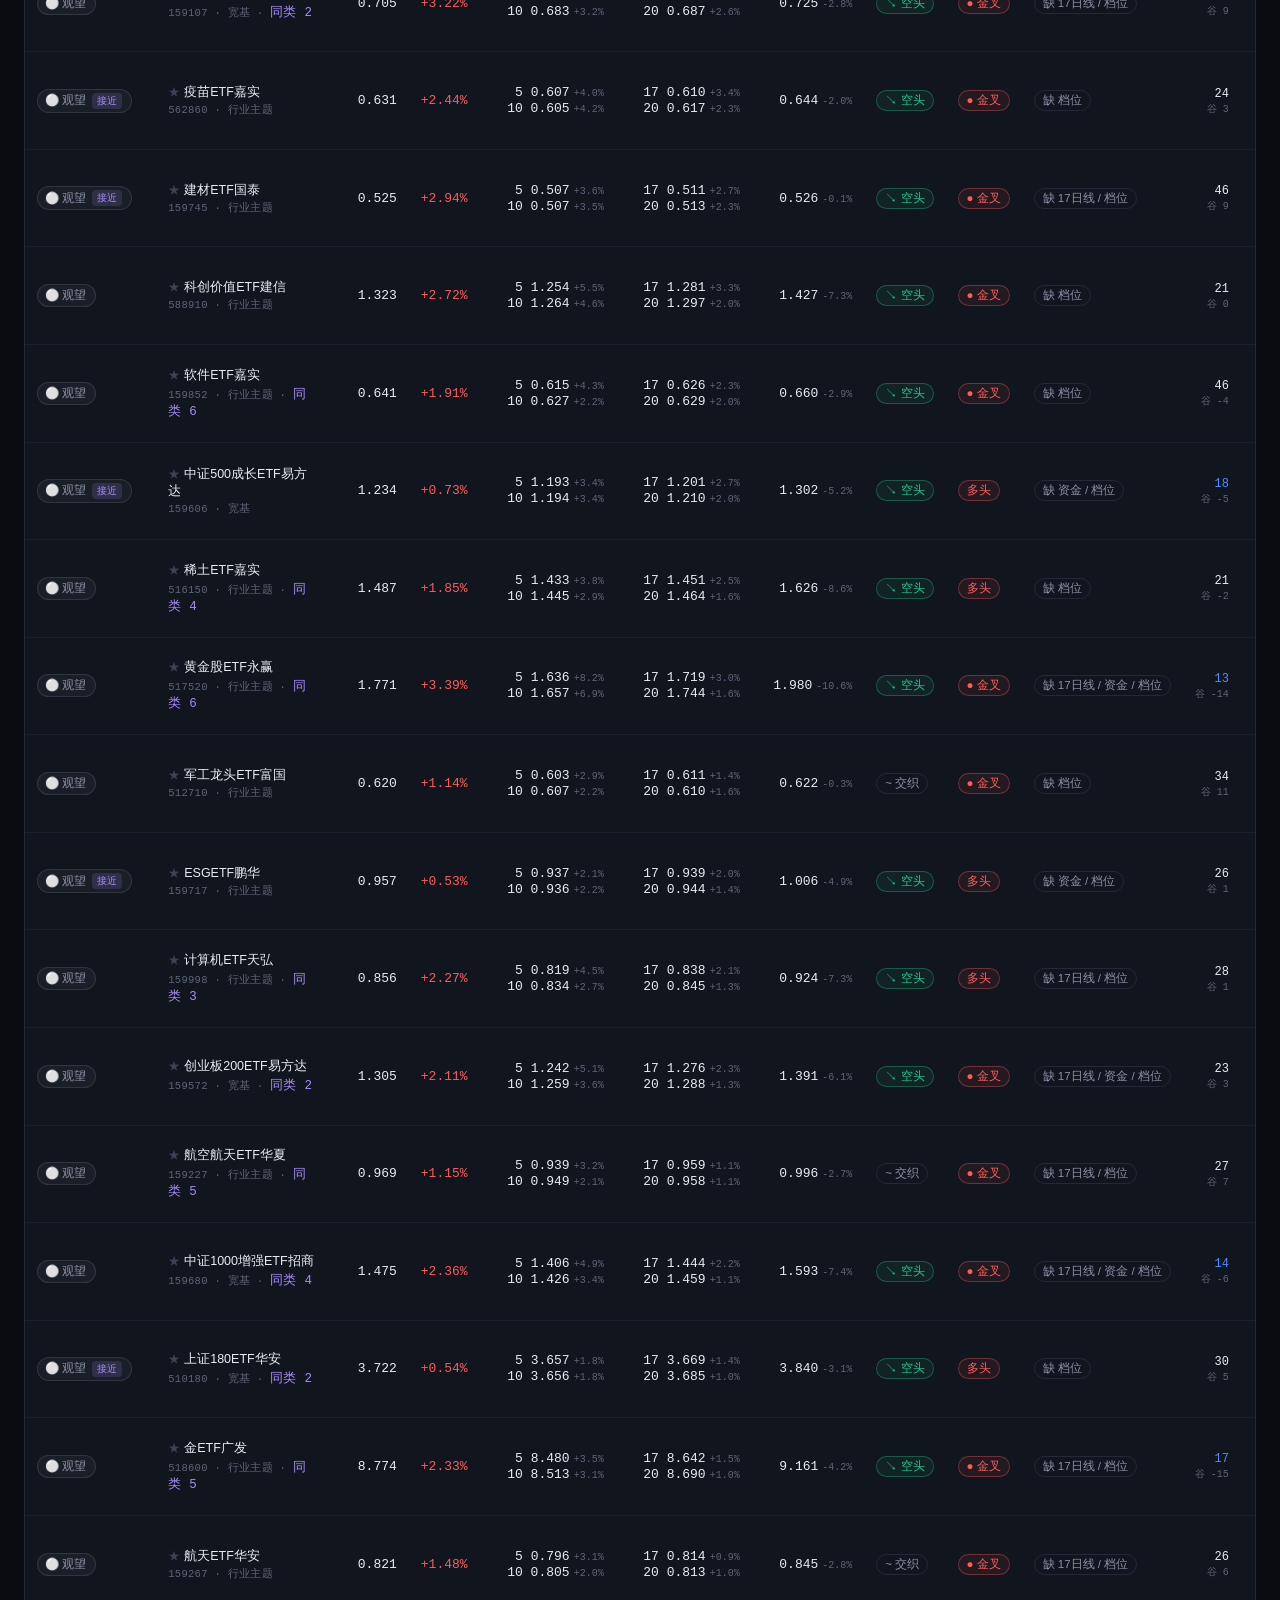
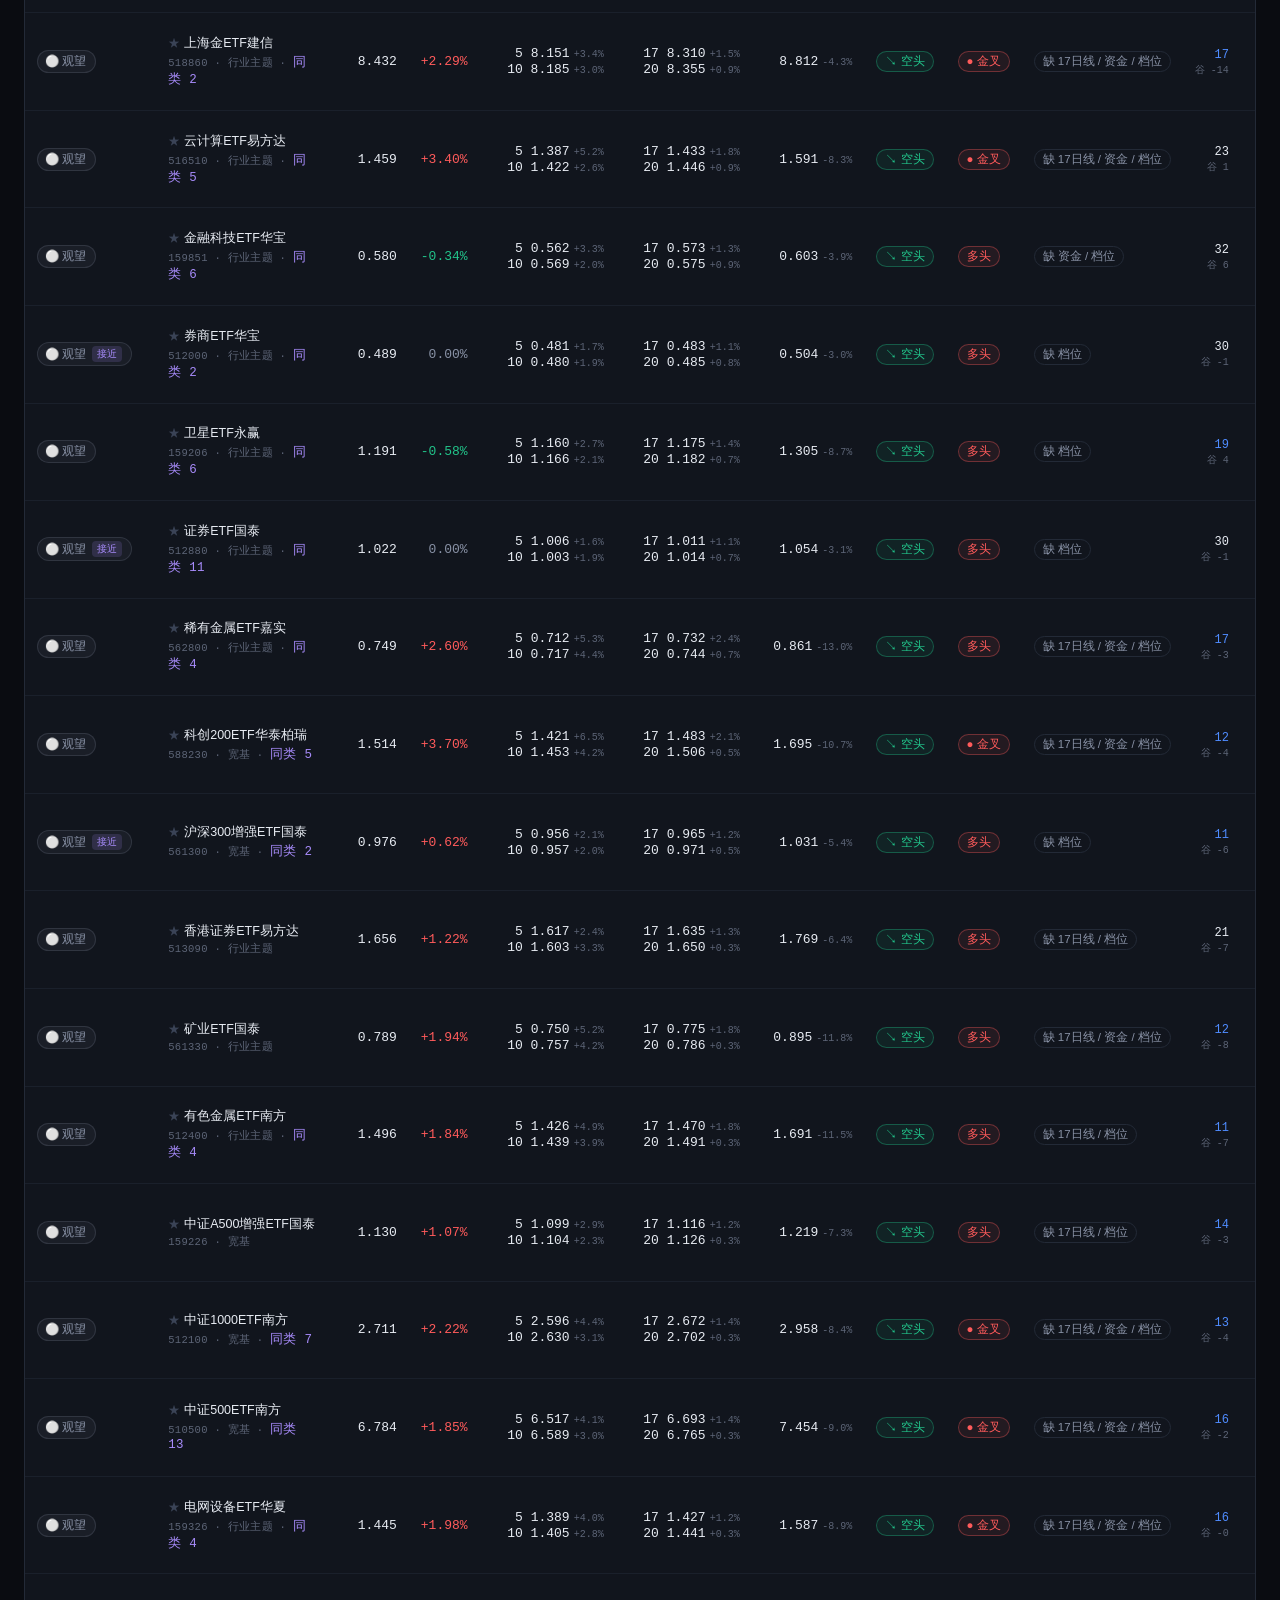
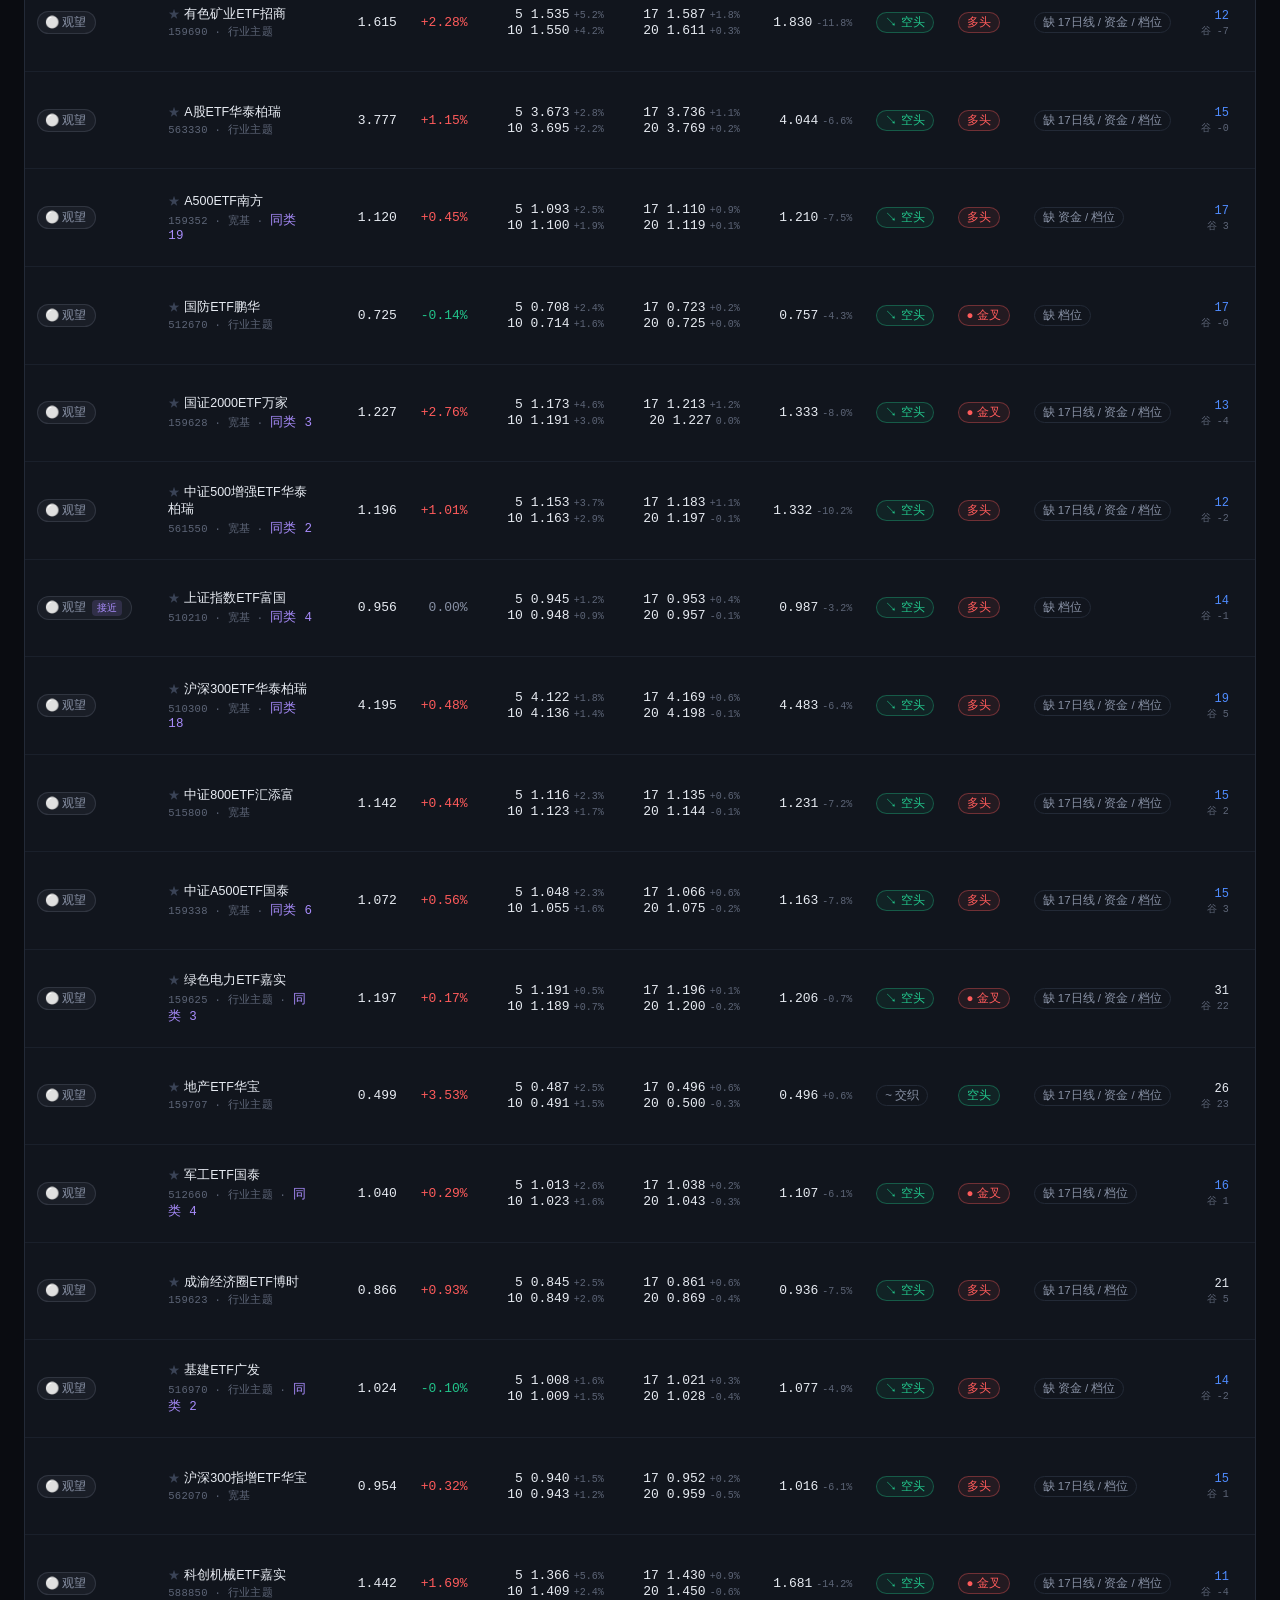
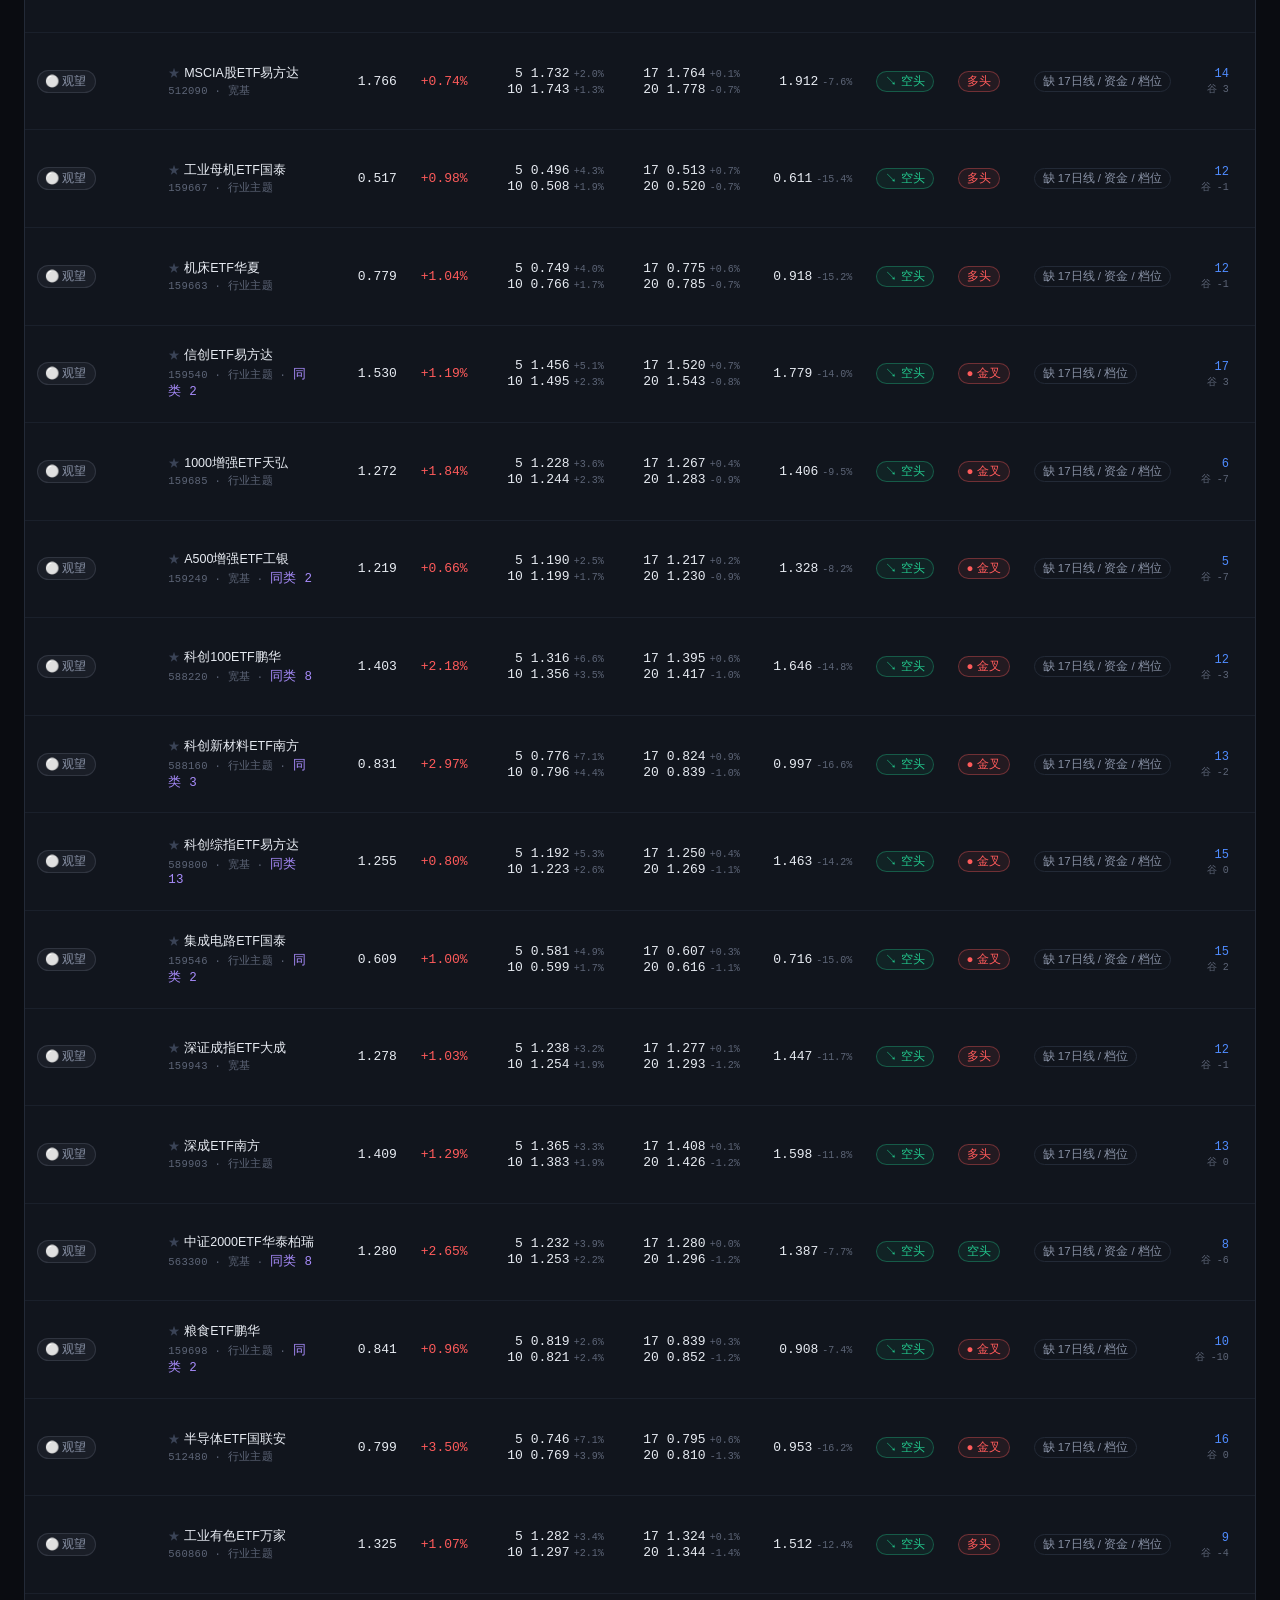
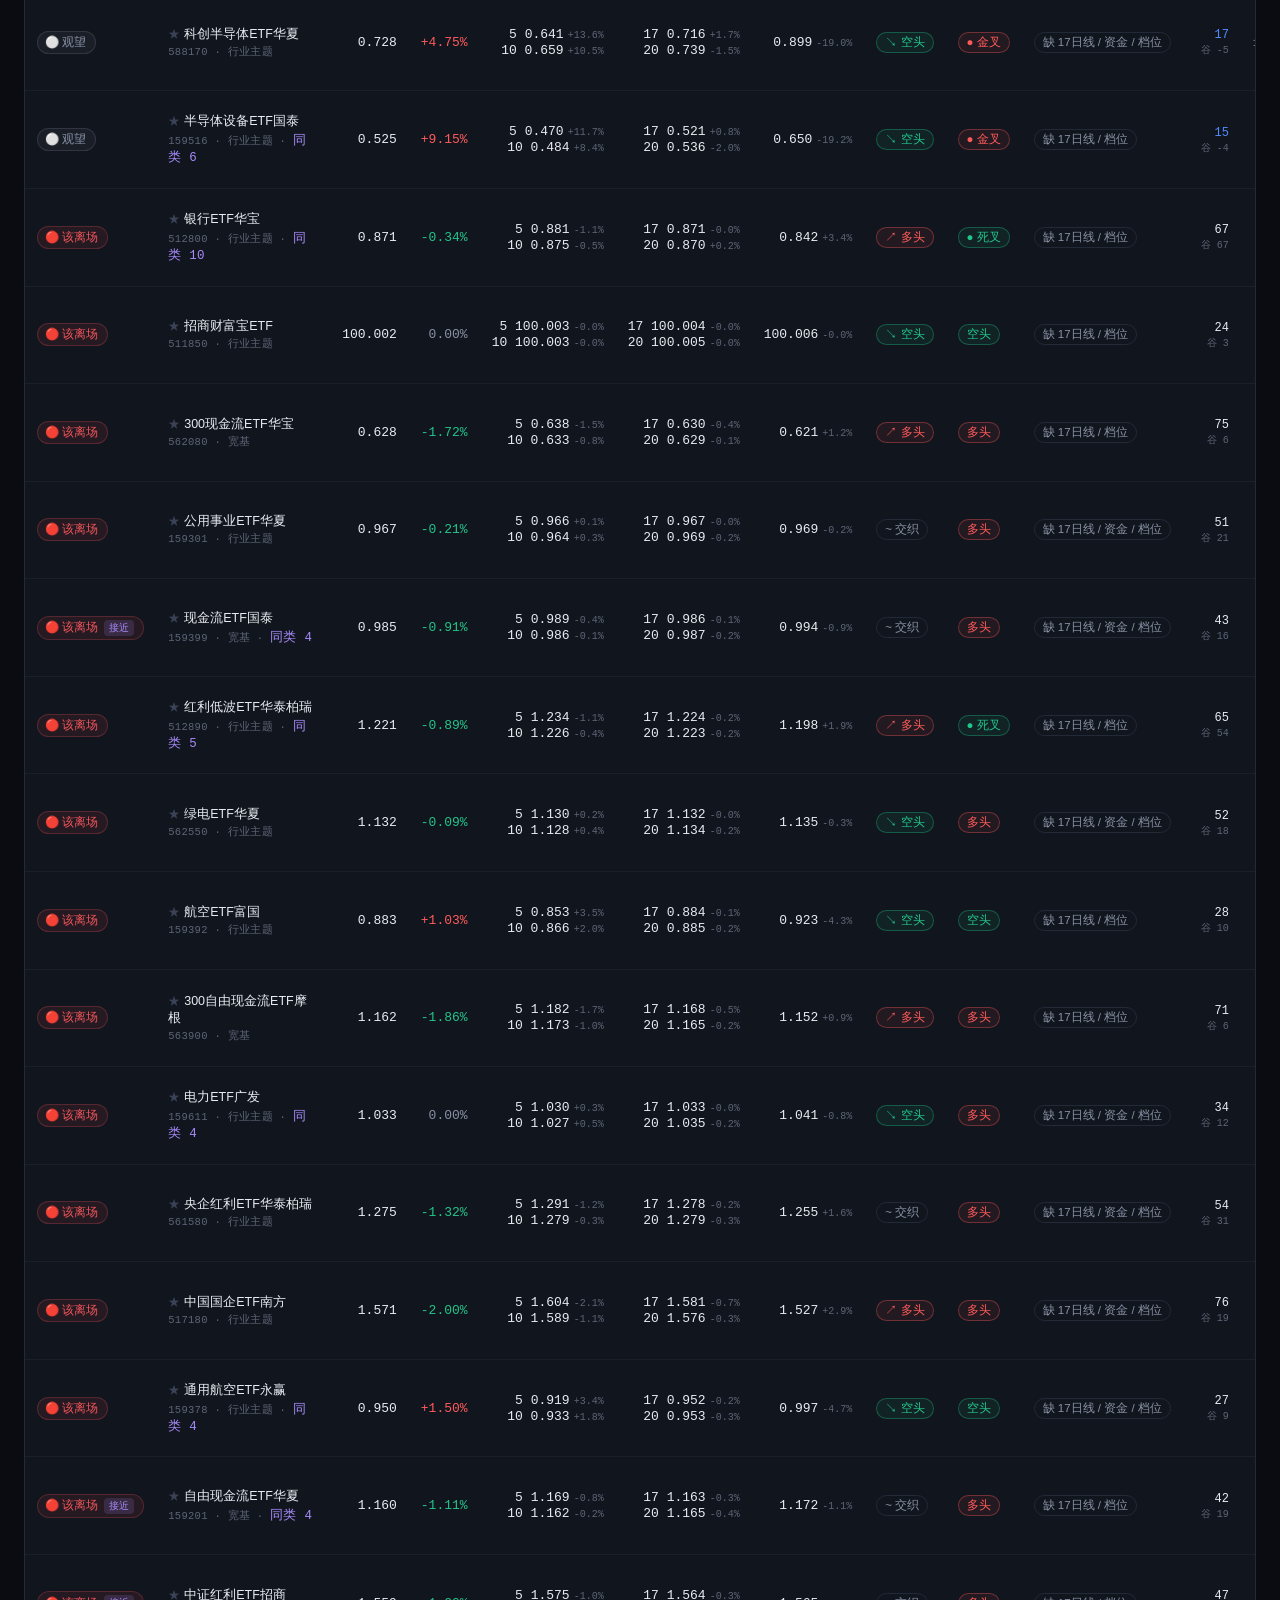
==== commit 5310f3e4: "feat: 持仓成本分位与长持开关" ====
--- a/index.html
+++ b/index.html
@@ -167,6 +167,7 @@
               <th class="col-num">成本 / 现价</th>
               <th class="col-num">股数</th>
               <th class="col-num">仓位比</th>
+              <th class="col-num">成本分位</th>
               <th class="col-num">资金 3/5/10 日</th>
               <th>资金方向</th>
               <th class="col-num">止损（MA17）</th>
@@ -174,6 +175,7 @@
               <th class="col-num">止盈参考</th>
               <th class="col-num">周线 J</th>
               <th>建议</th>
+              <th>长持</th>
               <th></th>
             </tr>
           </thead>
--- a/style.css
+++ b/style.css
@@ -610,3 +610,11 @@
 .ma-badge.flat { color: var(--muted); }
 
 .macell em { font-style: normal; margin-left: 4px; font-size: 10px; color: var(--dim); }
+
+.hold-toggle {
+  padding: 3px 9px; border-radius: 999px; cursor: pointer;
+  font-size: 11px; border: 1px solid var(--line);
+  background: transparent; color: var(--dim); white-space: nowrap;
+}
+.hold-toggle:hover { color: var(--text); border-color: #2f394b; }
+.hold-toggle.on { color: #f0b429; border-color: rgba(240,180,41,.4); background: rgba(240,180,41,.08); }
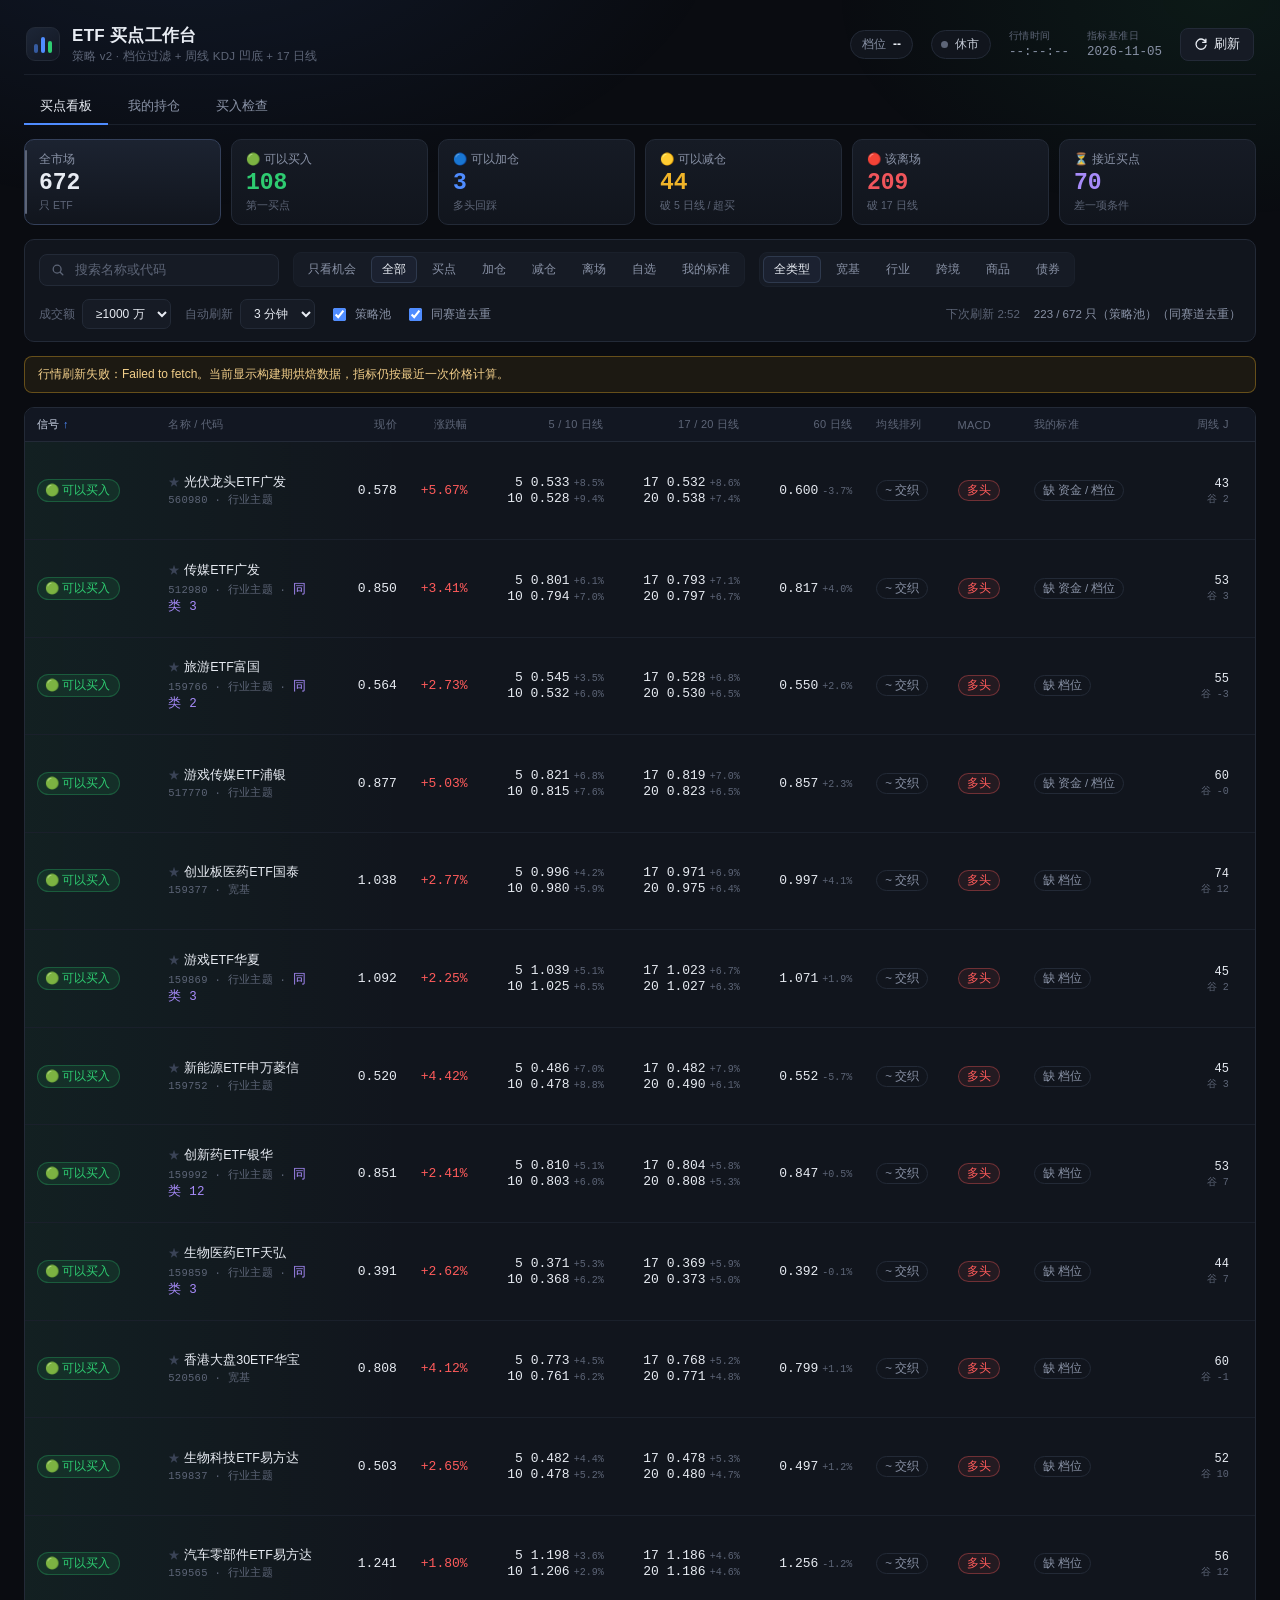
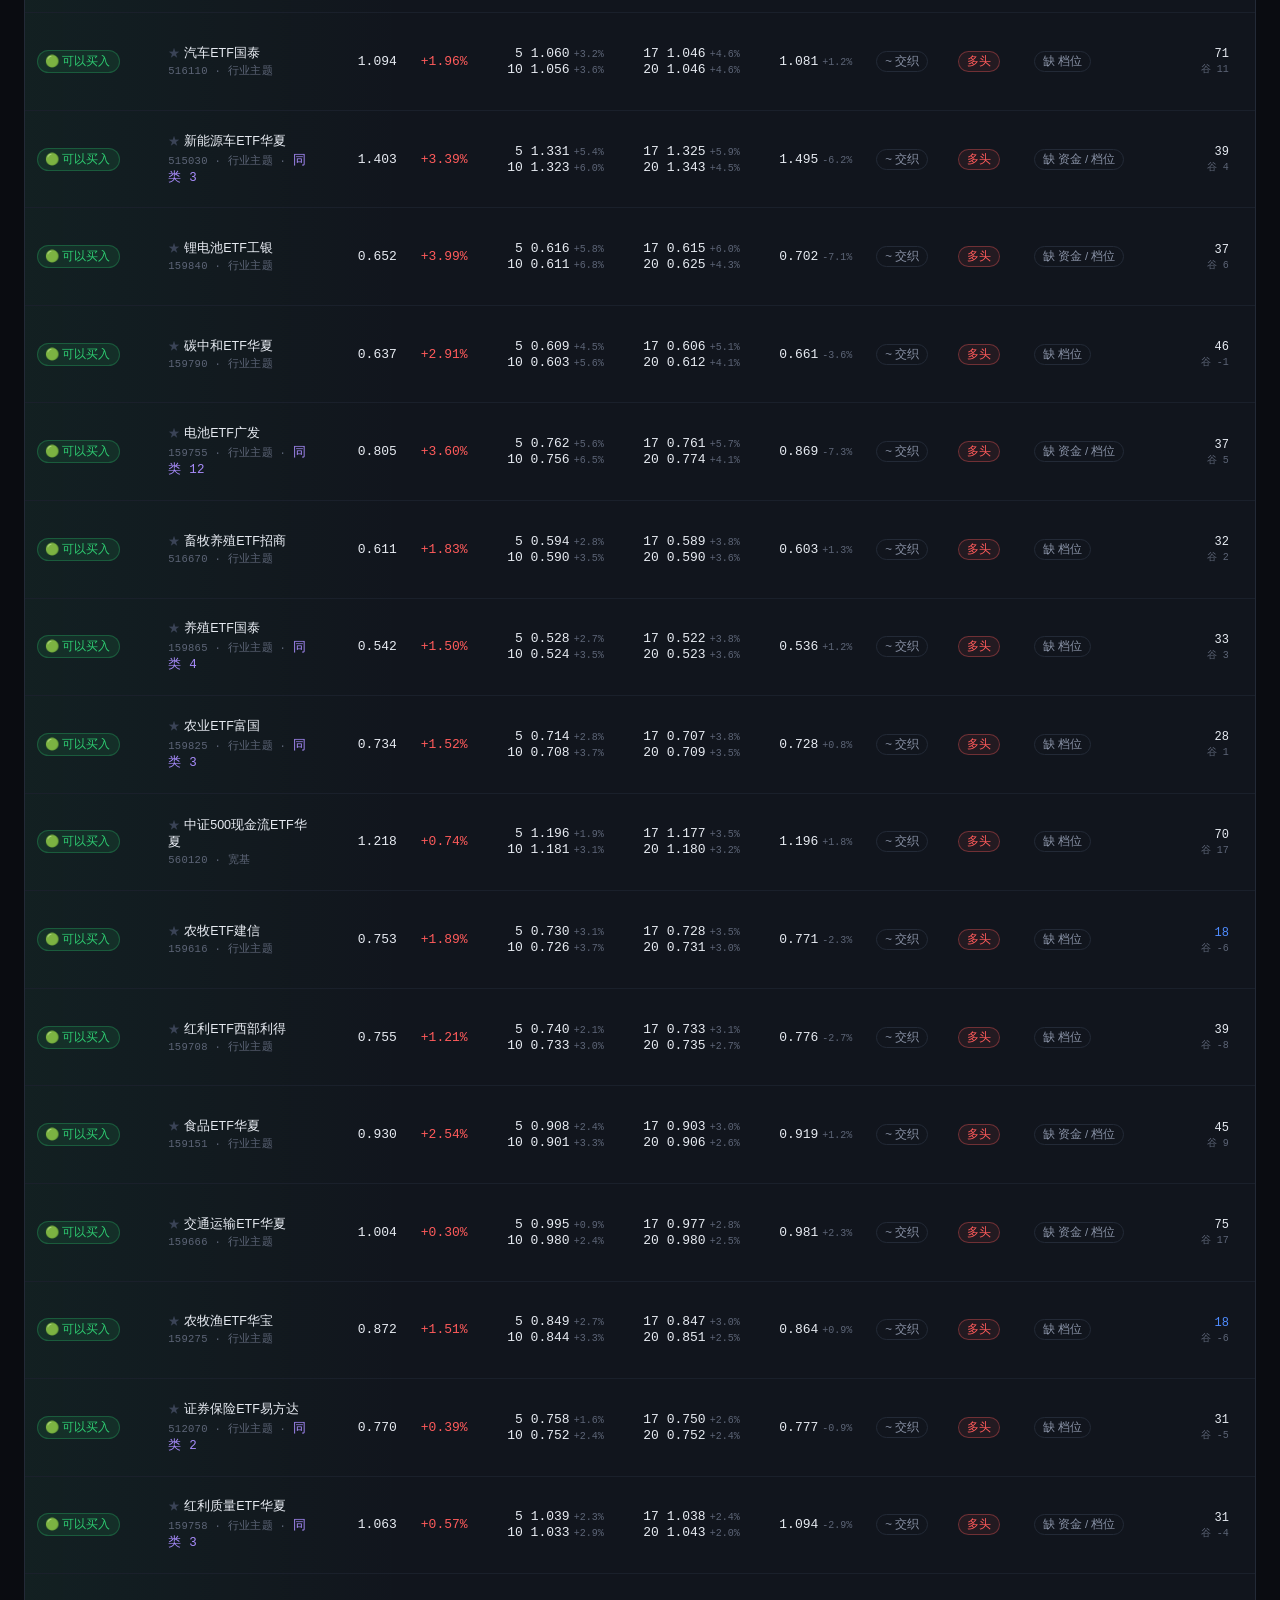
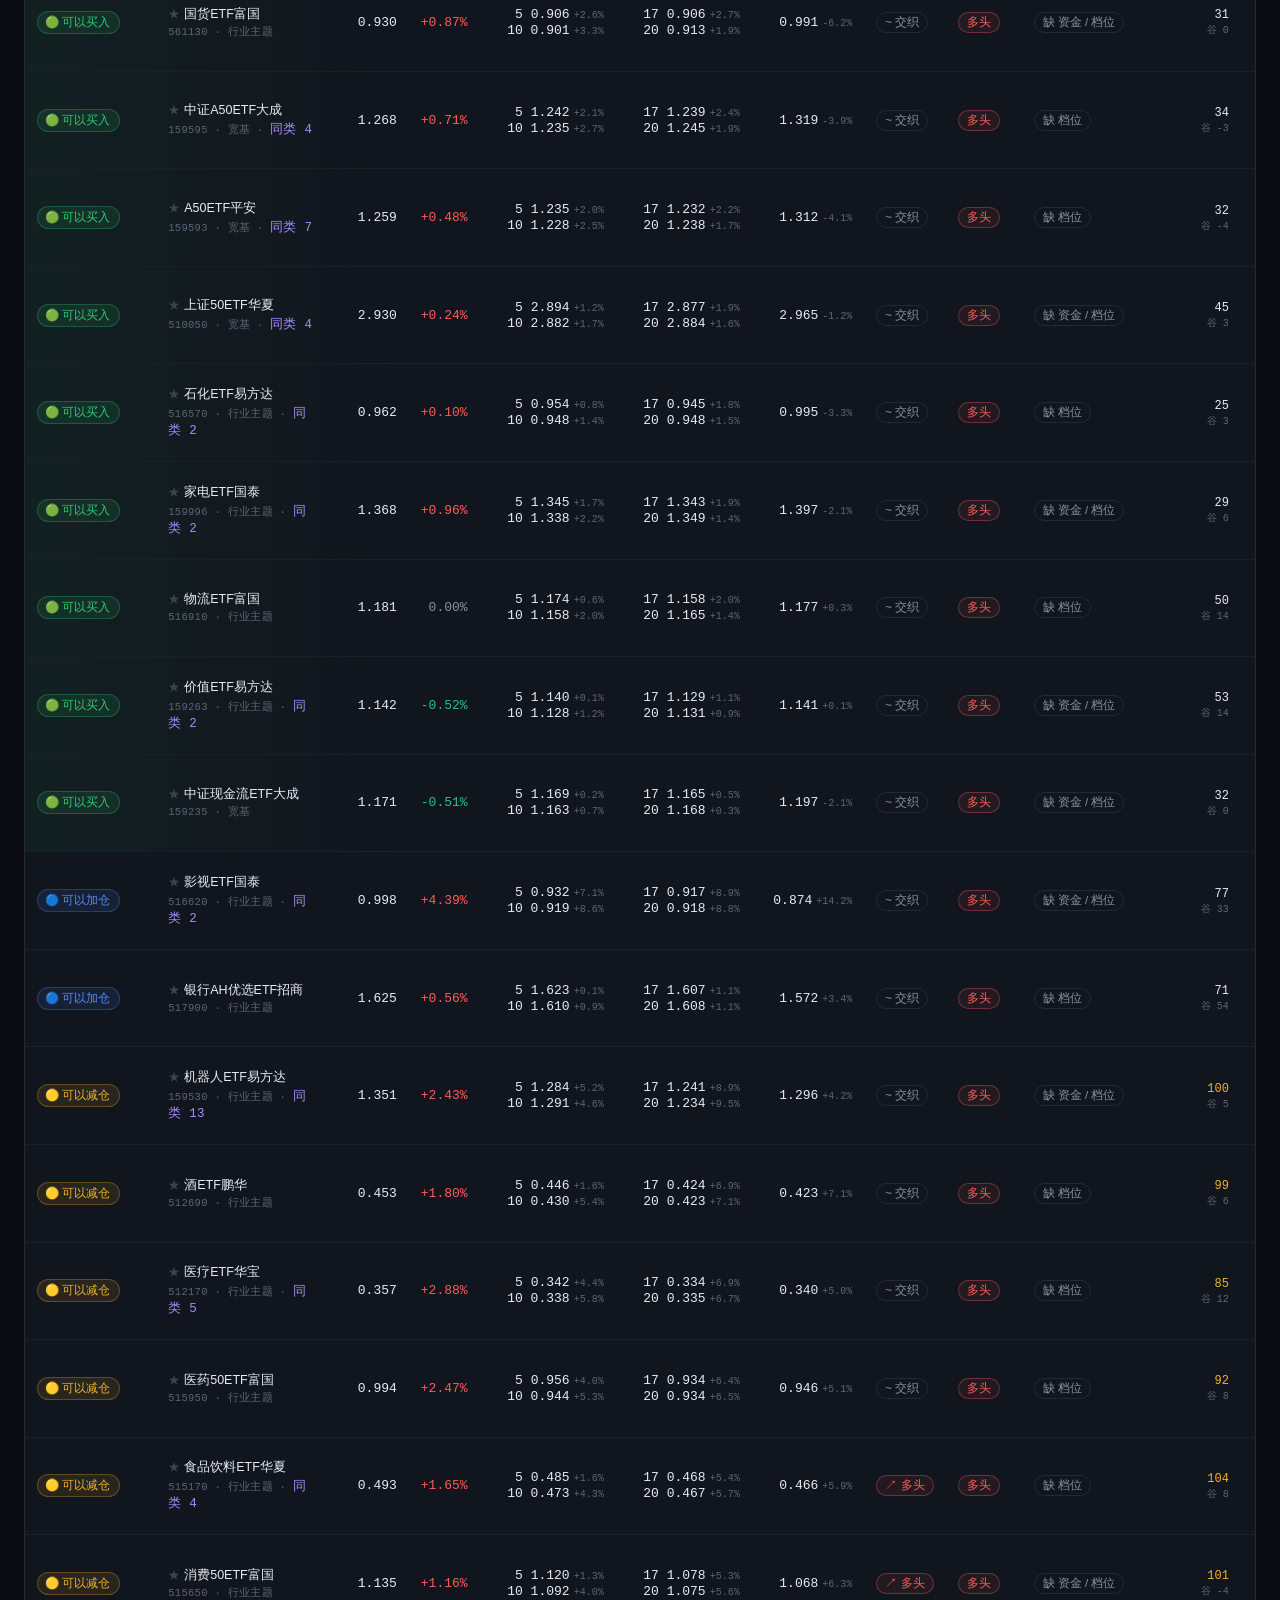
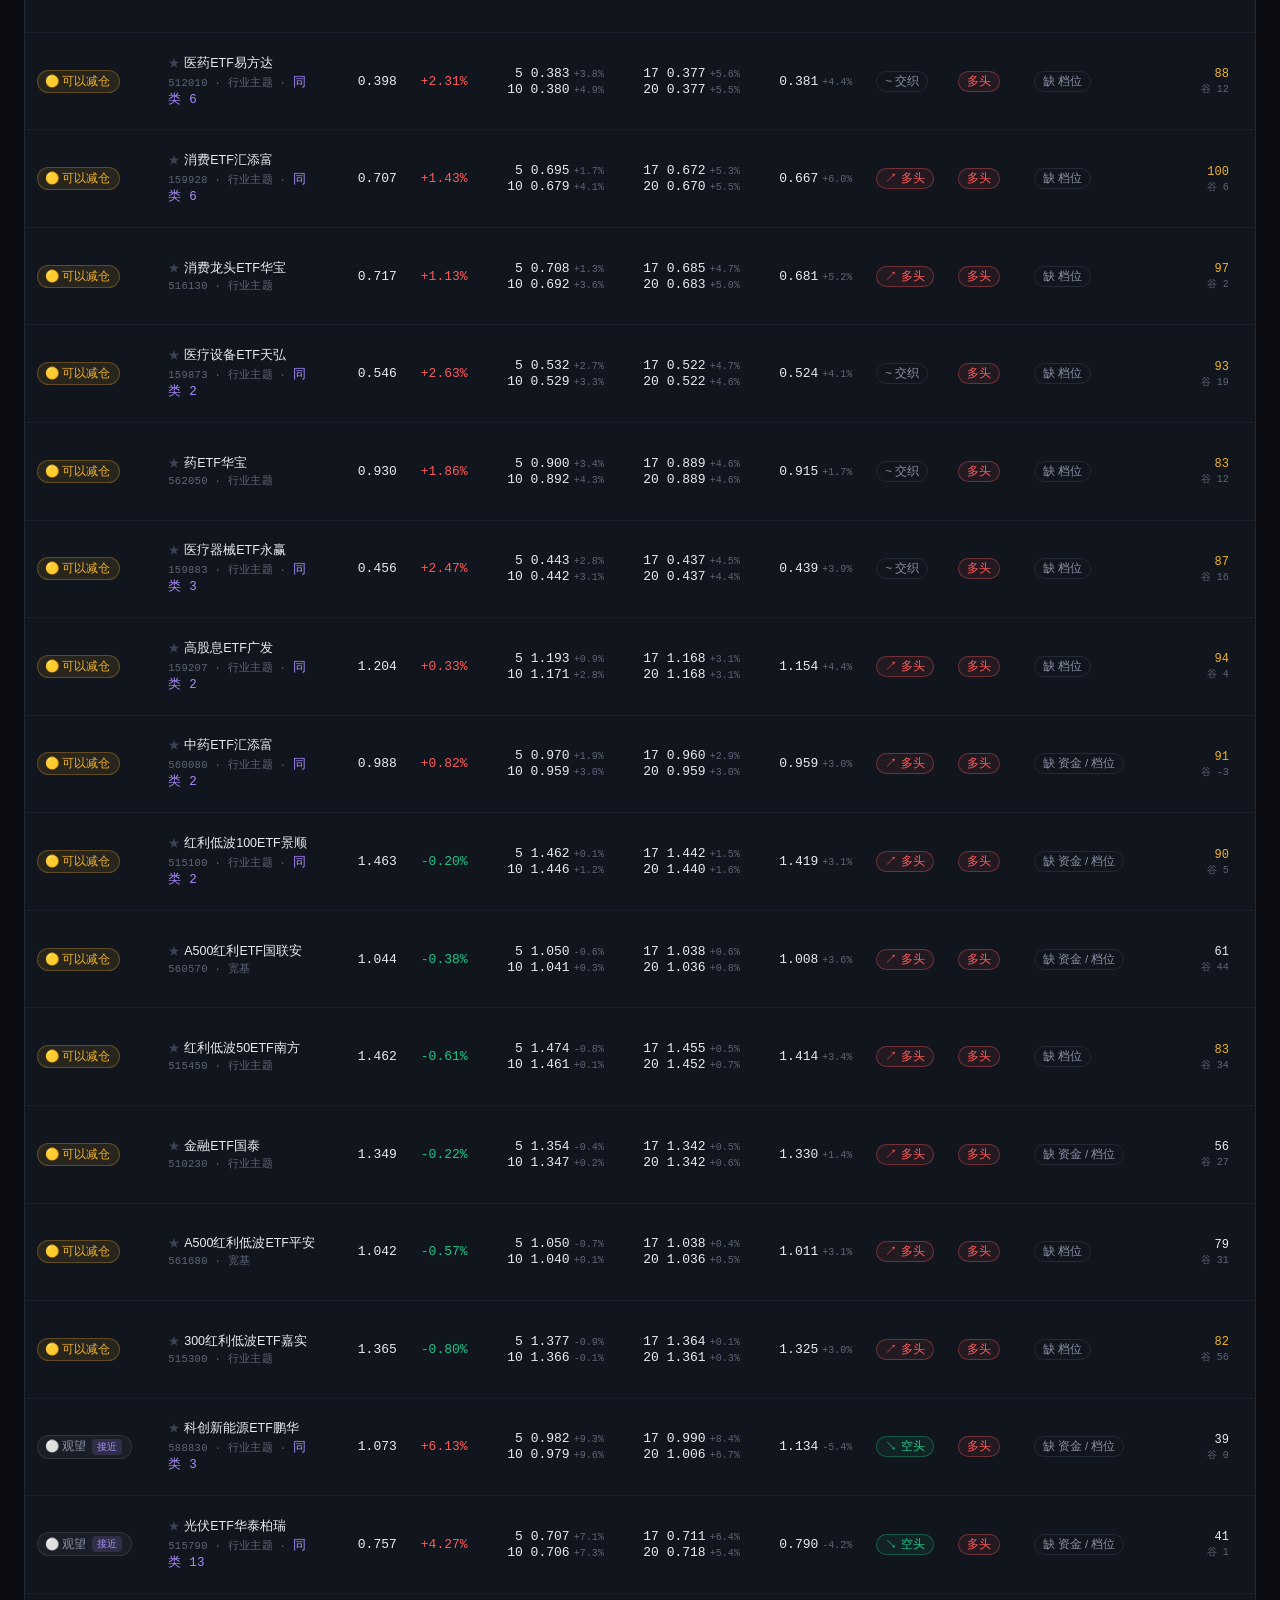
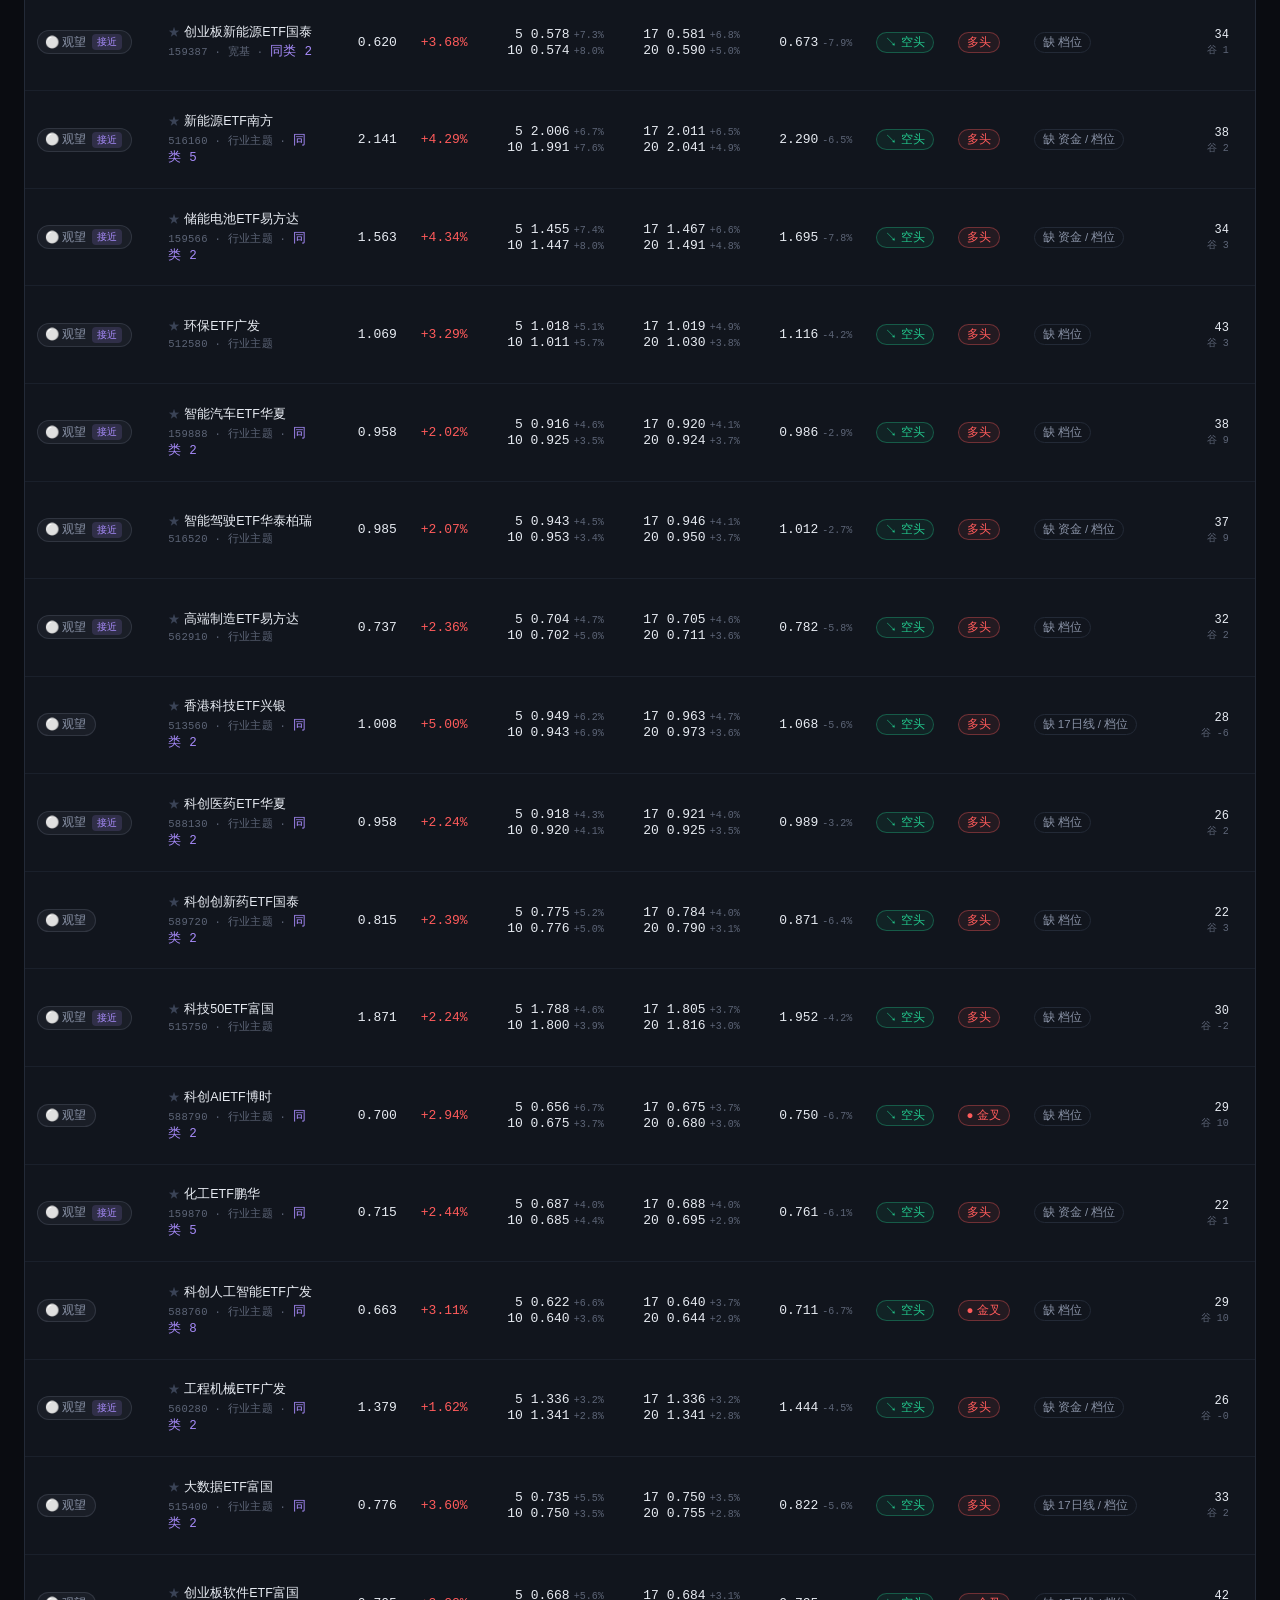
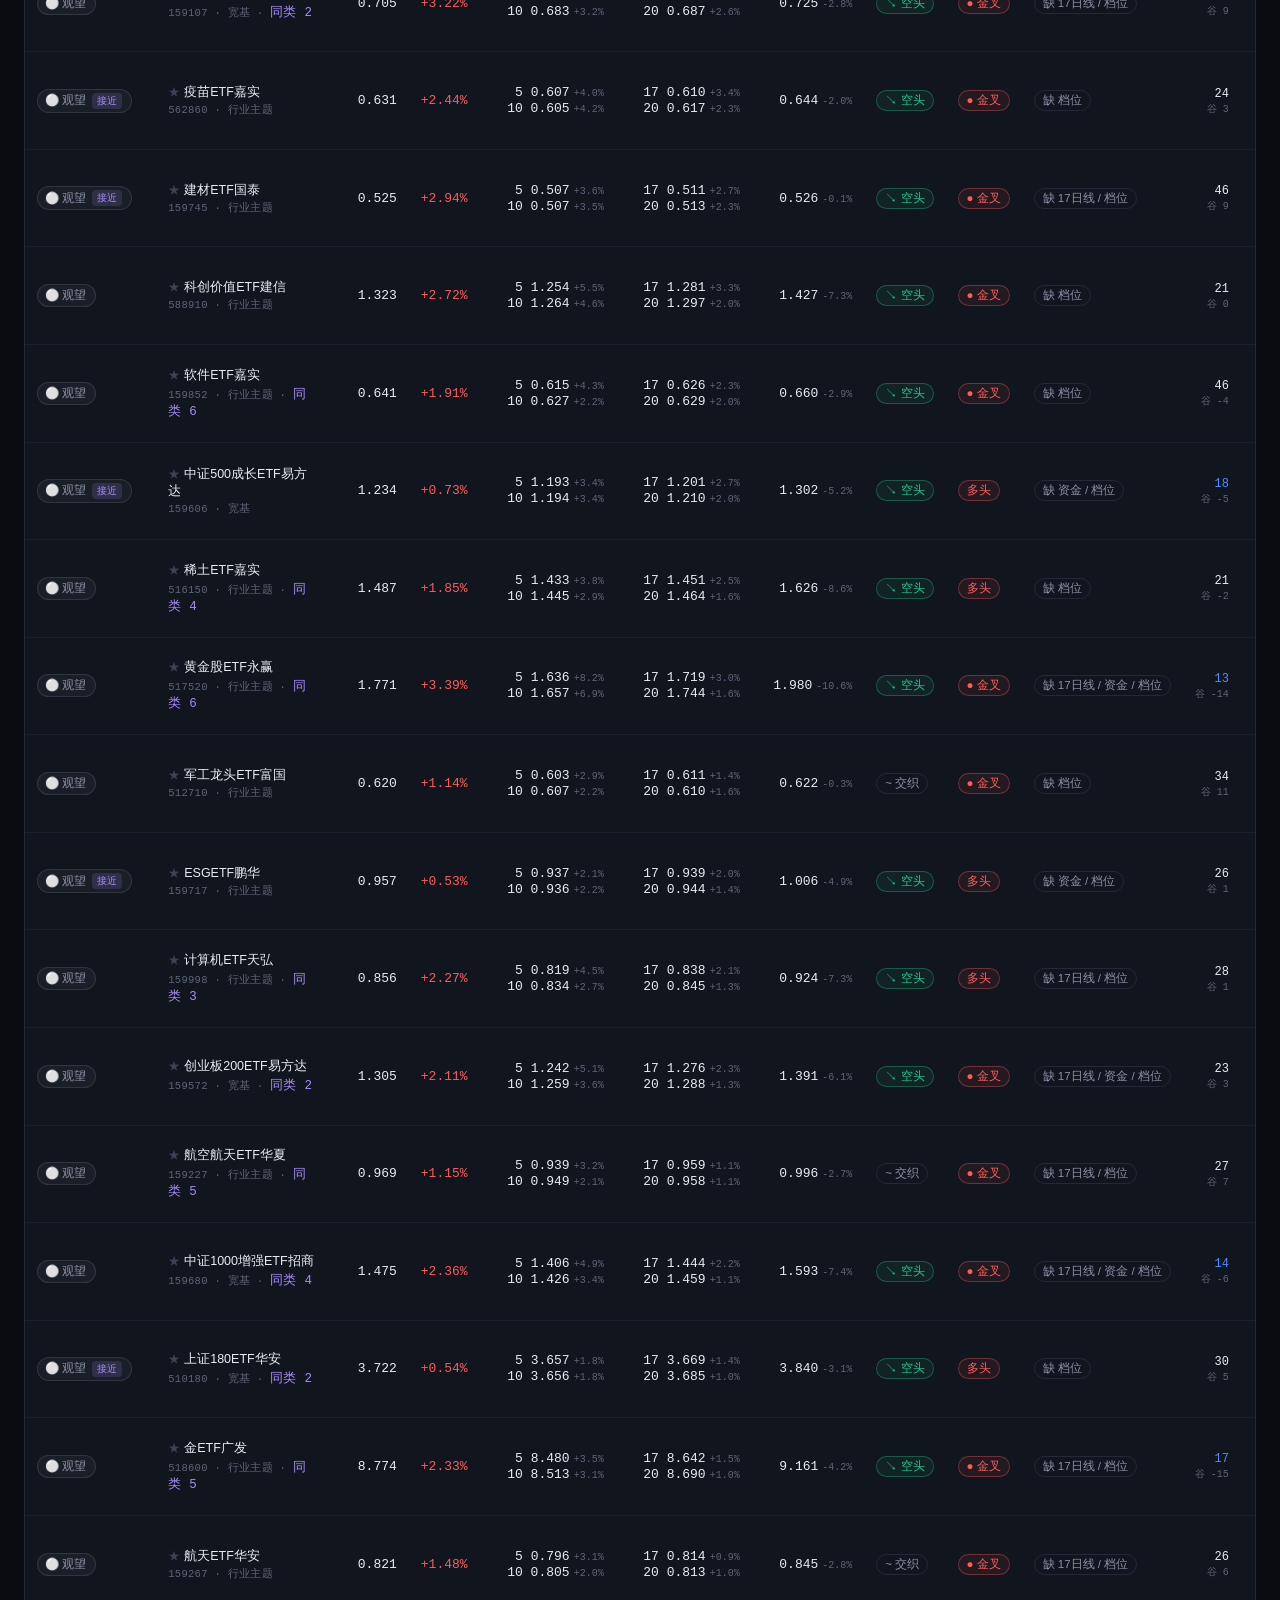
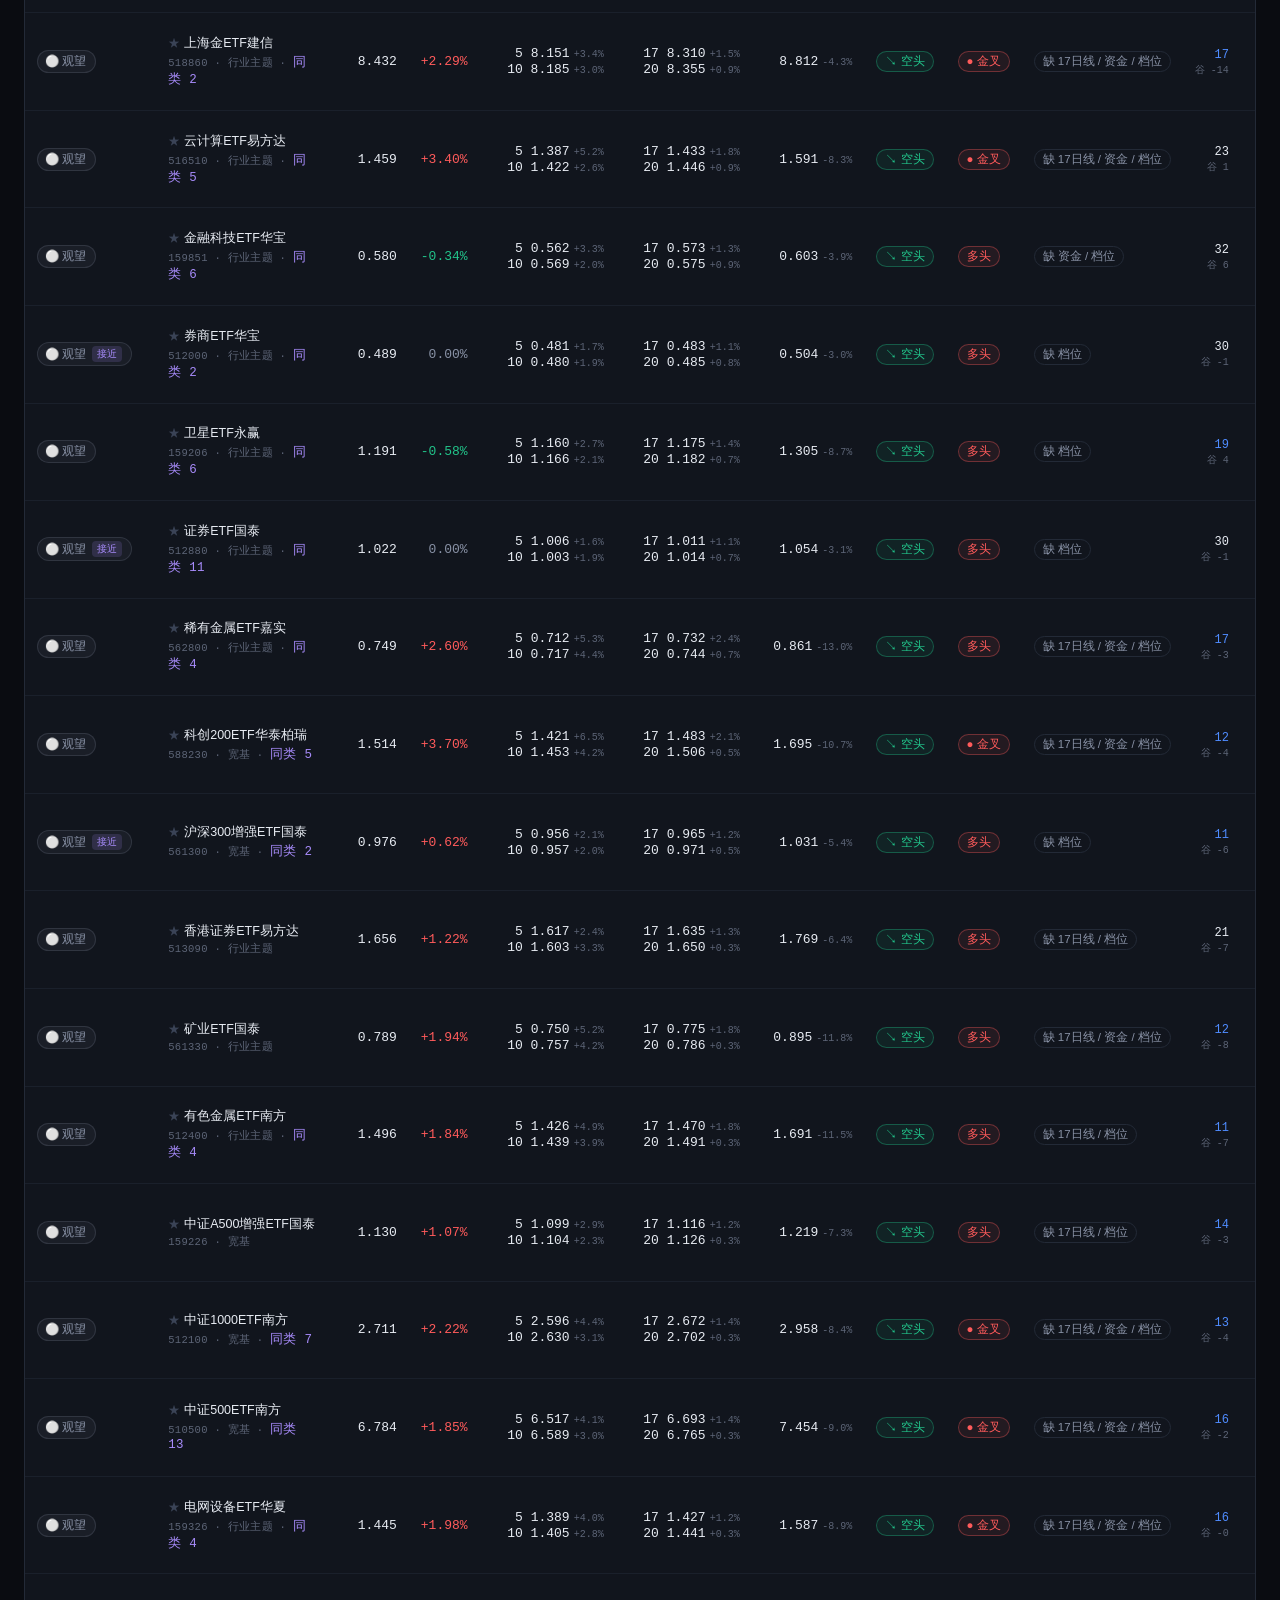
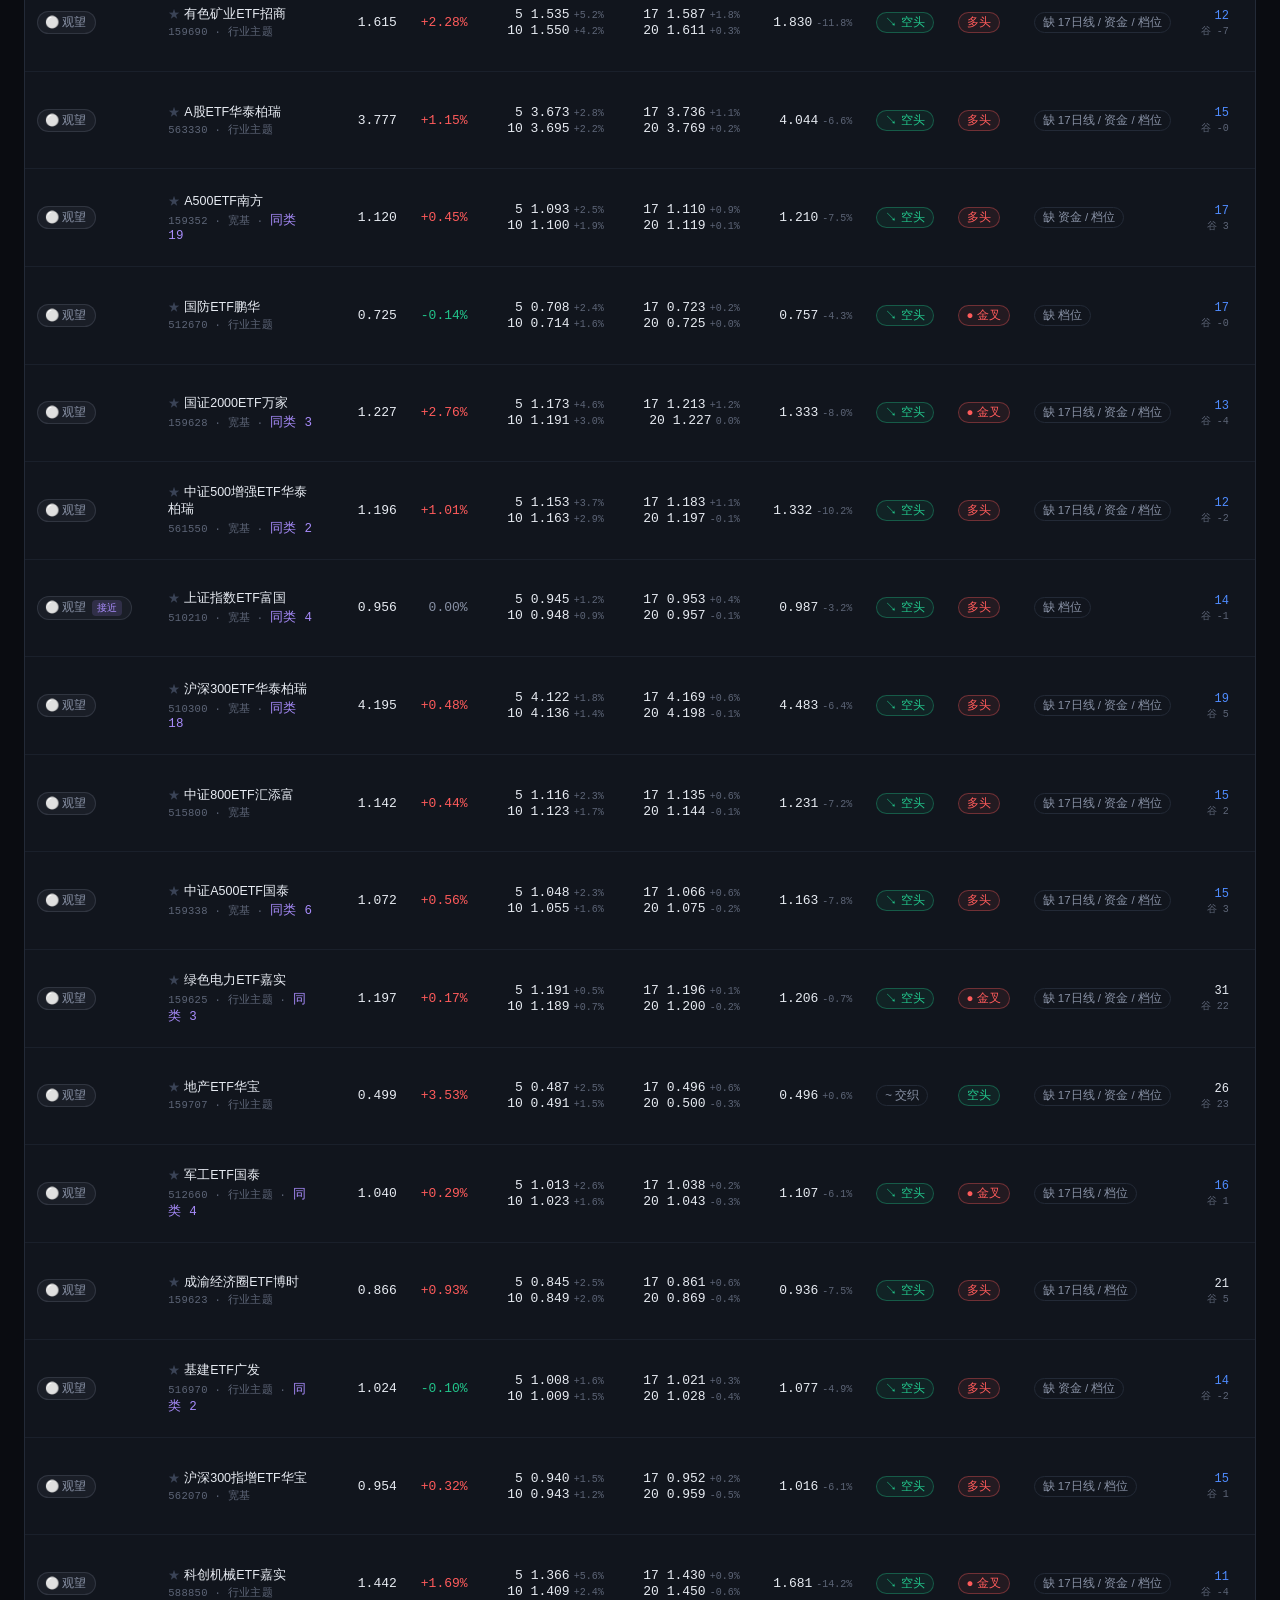
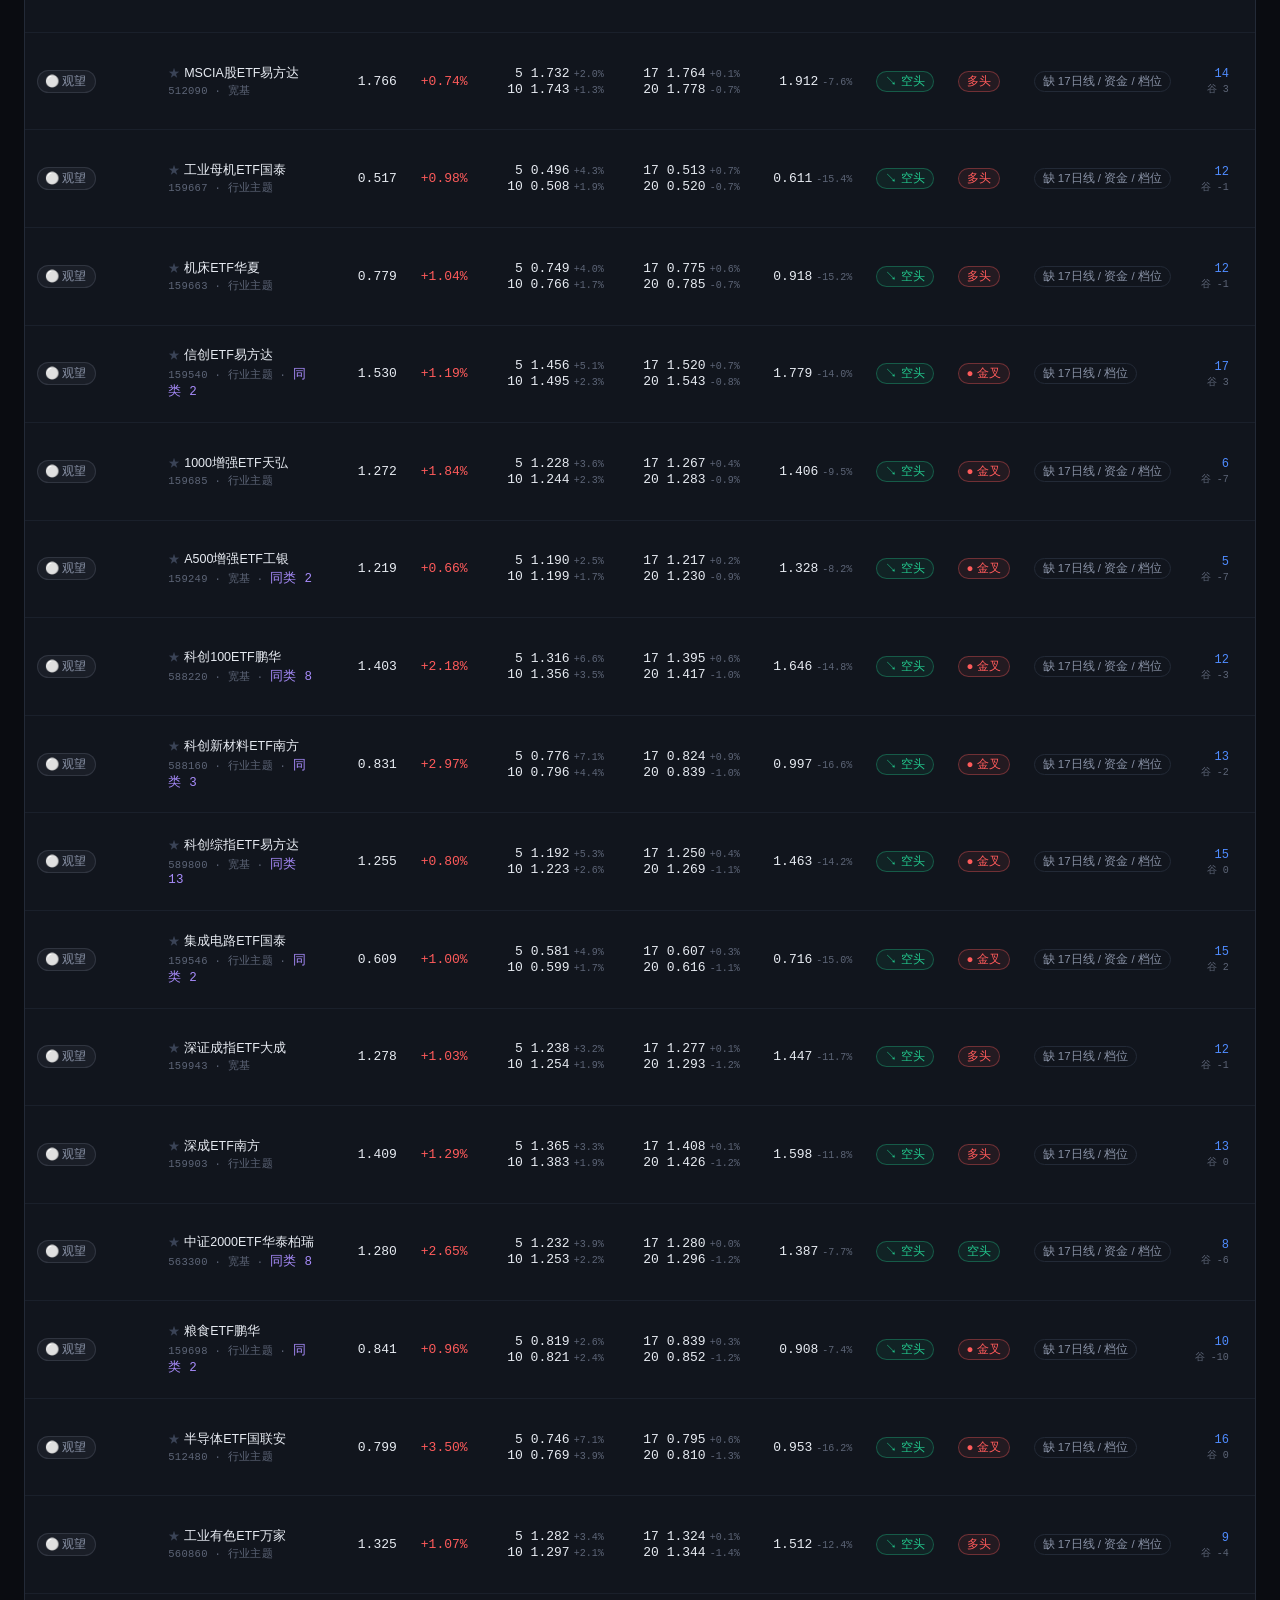
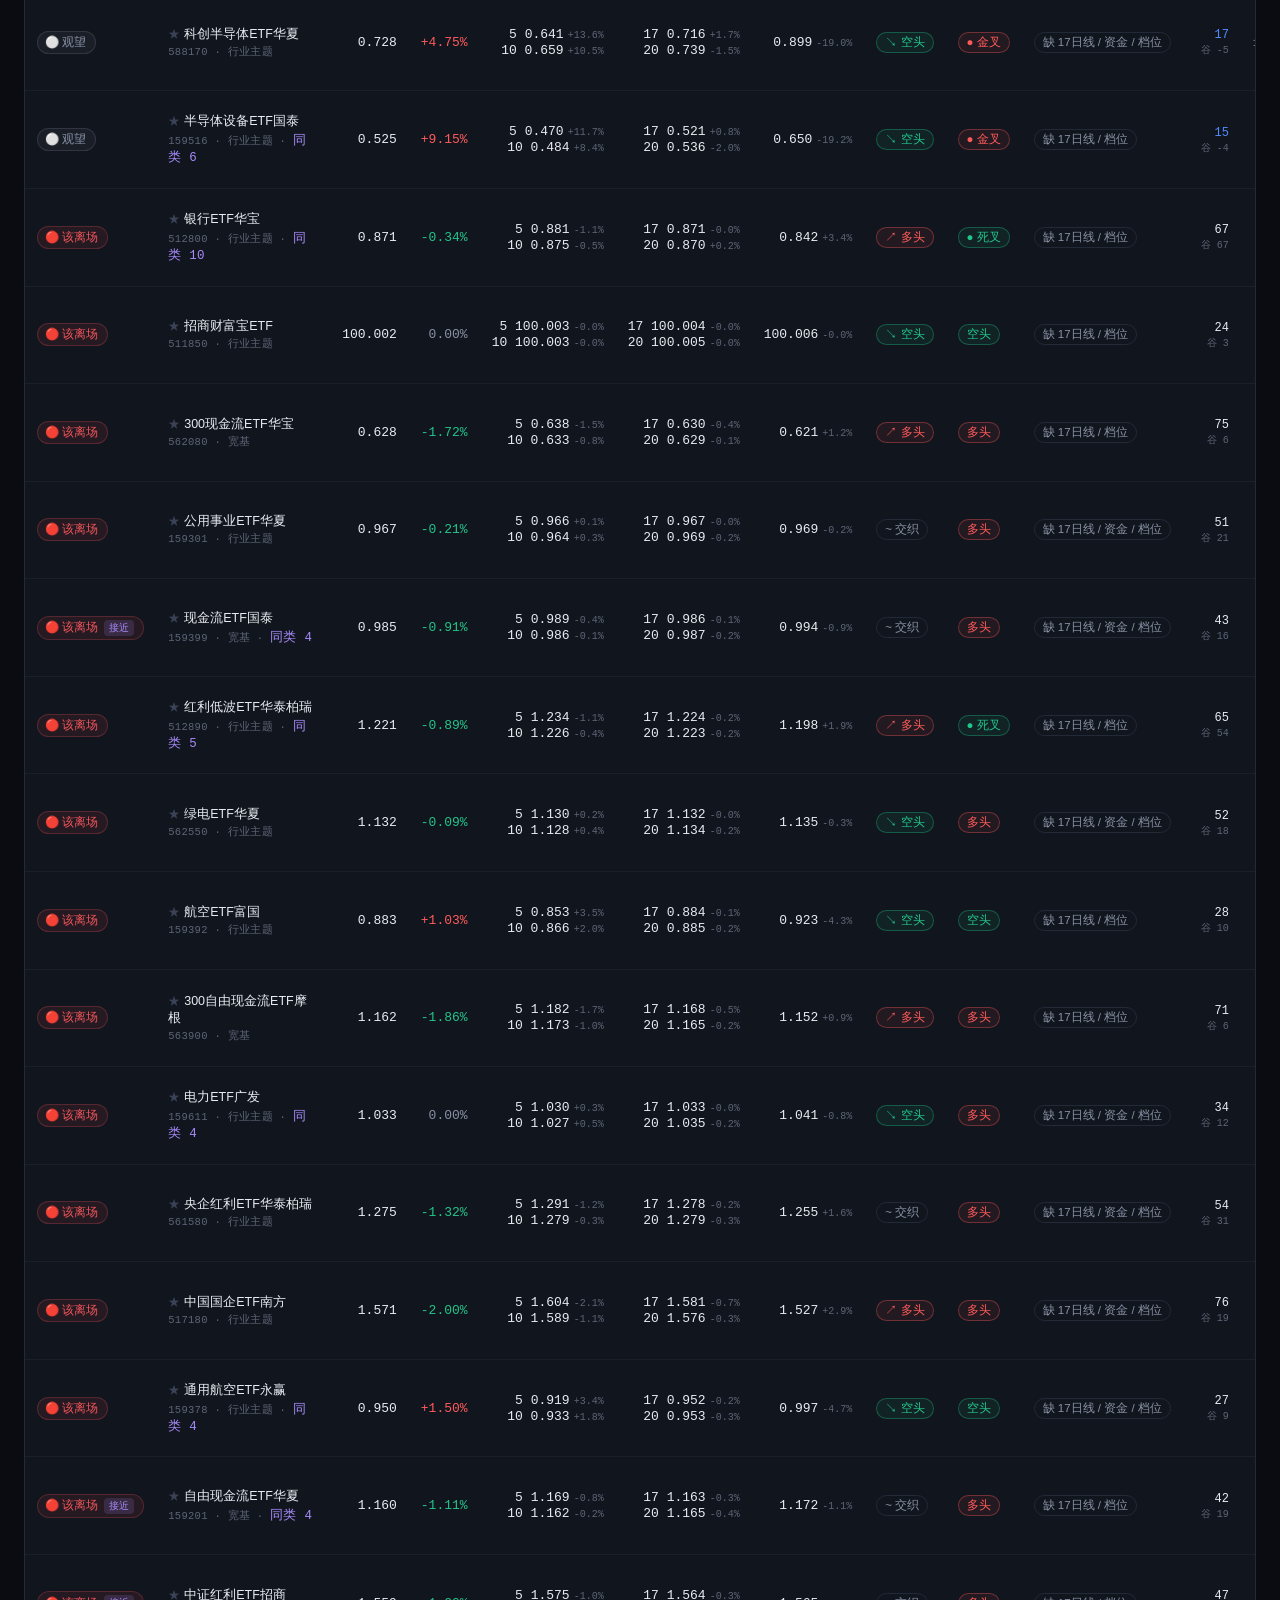
==== commit 125d85d7: "feat: 新增买入检查页（五步逐条判定）" ====
--- a/index.html
+++ b/index.html
@@ -39,6 +39,7 @@
     <nav class="tabs" role="tablist">
       <button class="tab active" data-view="board" role="tab">买点看板</button>
       <button class="tab" data-view="positions" role="tab">我的持仓<span class="tab-badge" id="pos-badge" hidden></span></button>
+      <button class="tab" data-view="check" role="tab">买入检查</button>
     </nav>
 
     <section class="view" id="view-board">
@@ -190,6 +191,19 @@
       </div>
     </section>
 
+    <section class="view" id="view-check" hidden>
+      <div class="check-bar">
+        <input id="check-input" placeholder="输入 6 位代码或名称，如 159992" maxlength="24">
+        <button id="check-btn" class="pos-submit" type="button">检查</button>
+        <span class="pos-msg" id="check-msg"></span>
+      </div>
+      <div id="check-result"></div>
+      <div class="pos-note">
+        判定顺序：档位 → 站稳17日线 → 资金流入 → 结构 → 风险。前三条任一不过即不可买；
+        周线 J ≥ 80、溢价 &gt; 3%、距 20 日线 &gt; 15% 为红线。数据为实时快照，尾盘再确认一次。
+      </div>
+    </section>
+
     <footer class="foot">
       <span>数据来源：东方财富 push2 实时快照 + push2his 日线 ｜ 指标基准日 <b id="foot-date">--</b> ｜ 末次行情 <b id="foot-time">--</b></span>
       <details class="rules">
--- a/style.css
+++ b/style.css
@@ -618,3 +618,34 @@
 }
 .hold-toggle:hover { color: var(--text); border-color: #2f394b; }
 .hold-toggle.on { color: #f0b429; border-color: rgba(240,180,41,.4); background: rgba(240,180,41,.08); }
+
+.check-bar { display: flex; gap: 8px; align-items: center; flex-wrap: wrap; }
+.check-bar input {
+  width: 320px; padding: 9px 12px; border-radius: 8px;
+  border: 1px solid var(--line); background: var(--panel-2);
+  color: var(--text); font-size: 13px; outline: none;
+}
+.check-bar input:focus { border-color: #38507a; }
+.check-card { border: 1px solid var(--line); border-radius: 10px; background: var(--panel); padding: 16px 18px; }
+.check-head { display: flex; align-items: baseline; gap: 12px; flex-wrap: wrap; margin-bottom: 4px; }
+.check-head h2 { margin: 0; font-size: 17px; }
+.check-head .code { font-family: var(--mono); color: var(--dim); font-size: 12px; }
+.check-head .price { font-family: var(--mono); font-size: 20px; }
+.check-verdict {
+  margin: 14px 0 4px; padding: 12px 14px; border-radius: 9px;
+  font-size: 14px; line-height: 1.7; border: 1px solid var(--line);
+}
+.check-verdict.ok { color: #9ae6b4; border-color: rgba(46,204,113,.35); background: rgba(46,204,113,.08); }
+.check-verdict.no { color: #f2b3b6; border-color: rgba(240,85,91,.3); background: rgba(240,85,91,.07); }
+.check-verdict.warn { color: #f0d3a0; border-color: rgba(240,180,41,.3); background: rgba(240,180,41,.07); }
+.check-verdict small { display: block; color: var(--dim); font-size: 11.5px; margin-top: 4px; }
+.check-steps { margin-top: 12px; display: flex; flex-direction: column; border: 1px solid var(--line-soft); border-radius: 9px; overflow: hidden; }
+.check-step { display: flex; justify-content: space-between; gap: 12px; padding: 10px 14px; background: var(--panel); border-bottom: 1px solid var(--line-soft); font-size: 12.5px; }
+.check-step:last-child { border-bottom: 0; }
+.check-step .mark { font-weight: 600; margin-right: 6px; }
+.check-step.pass .mark { color: var(--buy); }
+.check-step.fail .mark { color: var(--exit); }
+.check-step.warn .mark { color: var(--trim); }
+.check-step .v { color: var(--muted); font-family: var(--mono); font-size: 11.5px; text-align: right; }
+.dw-check { margin-top: 14px; width: 100%; padding: 9px; border-radius: 8px; cursor: pointer;
+  border: 1px solid rgba(79,140,255,.4); background: rgba(79,140,255,.12); color: #cfe0ff; font-size: 12.5px; }
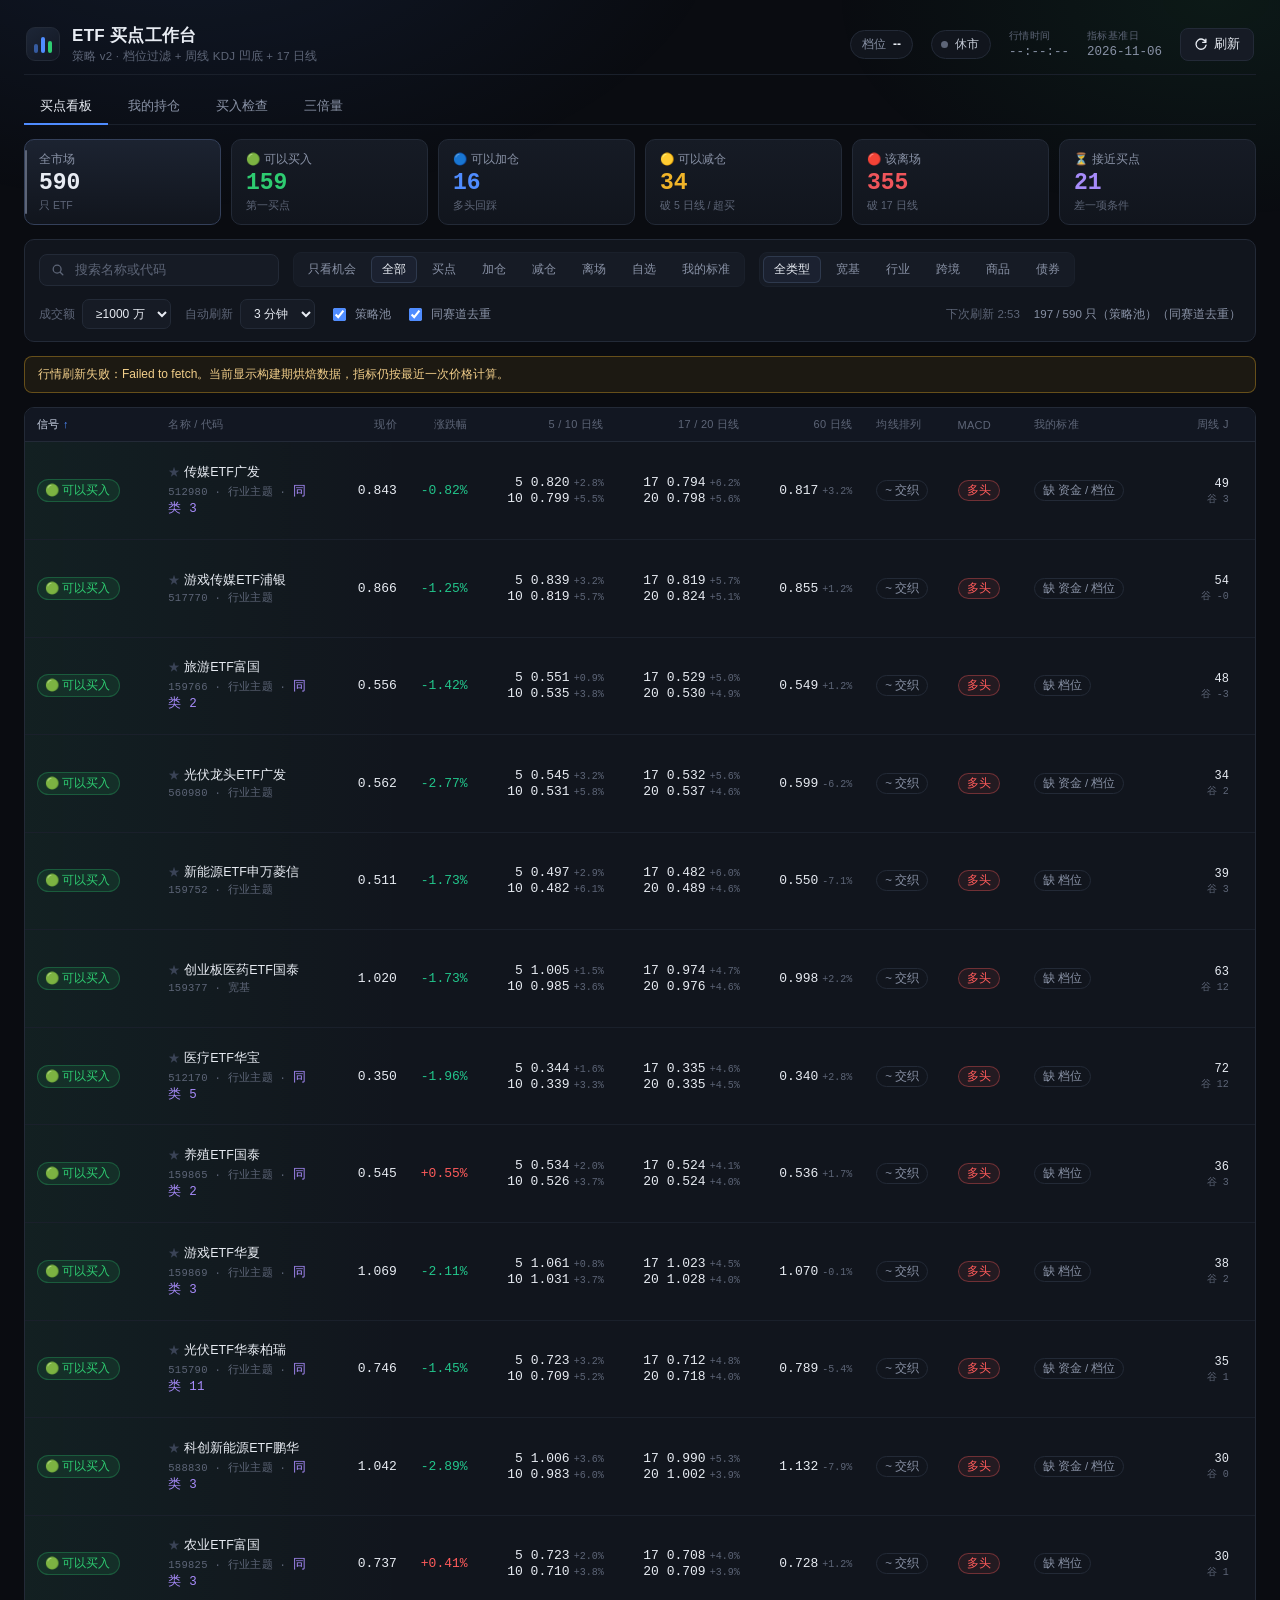
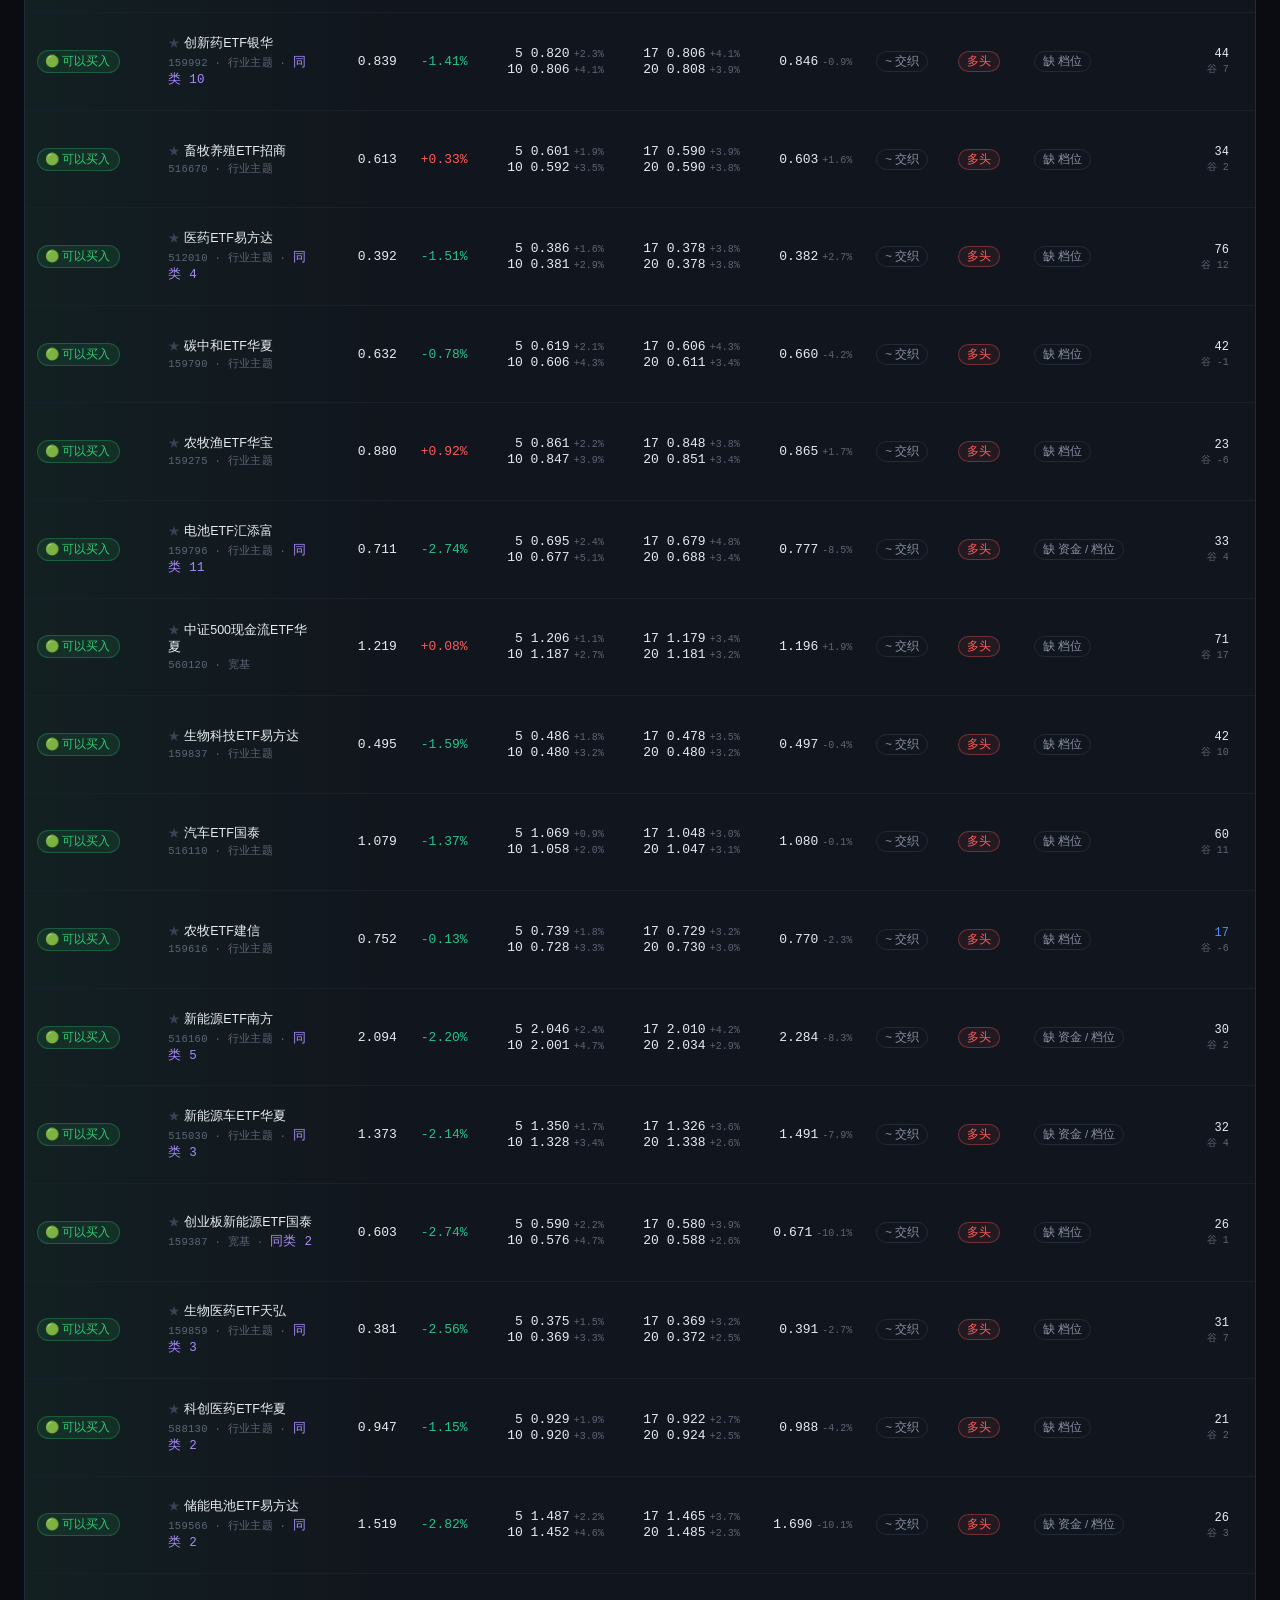
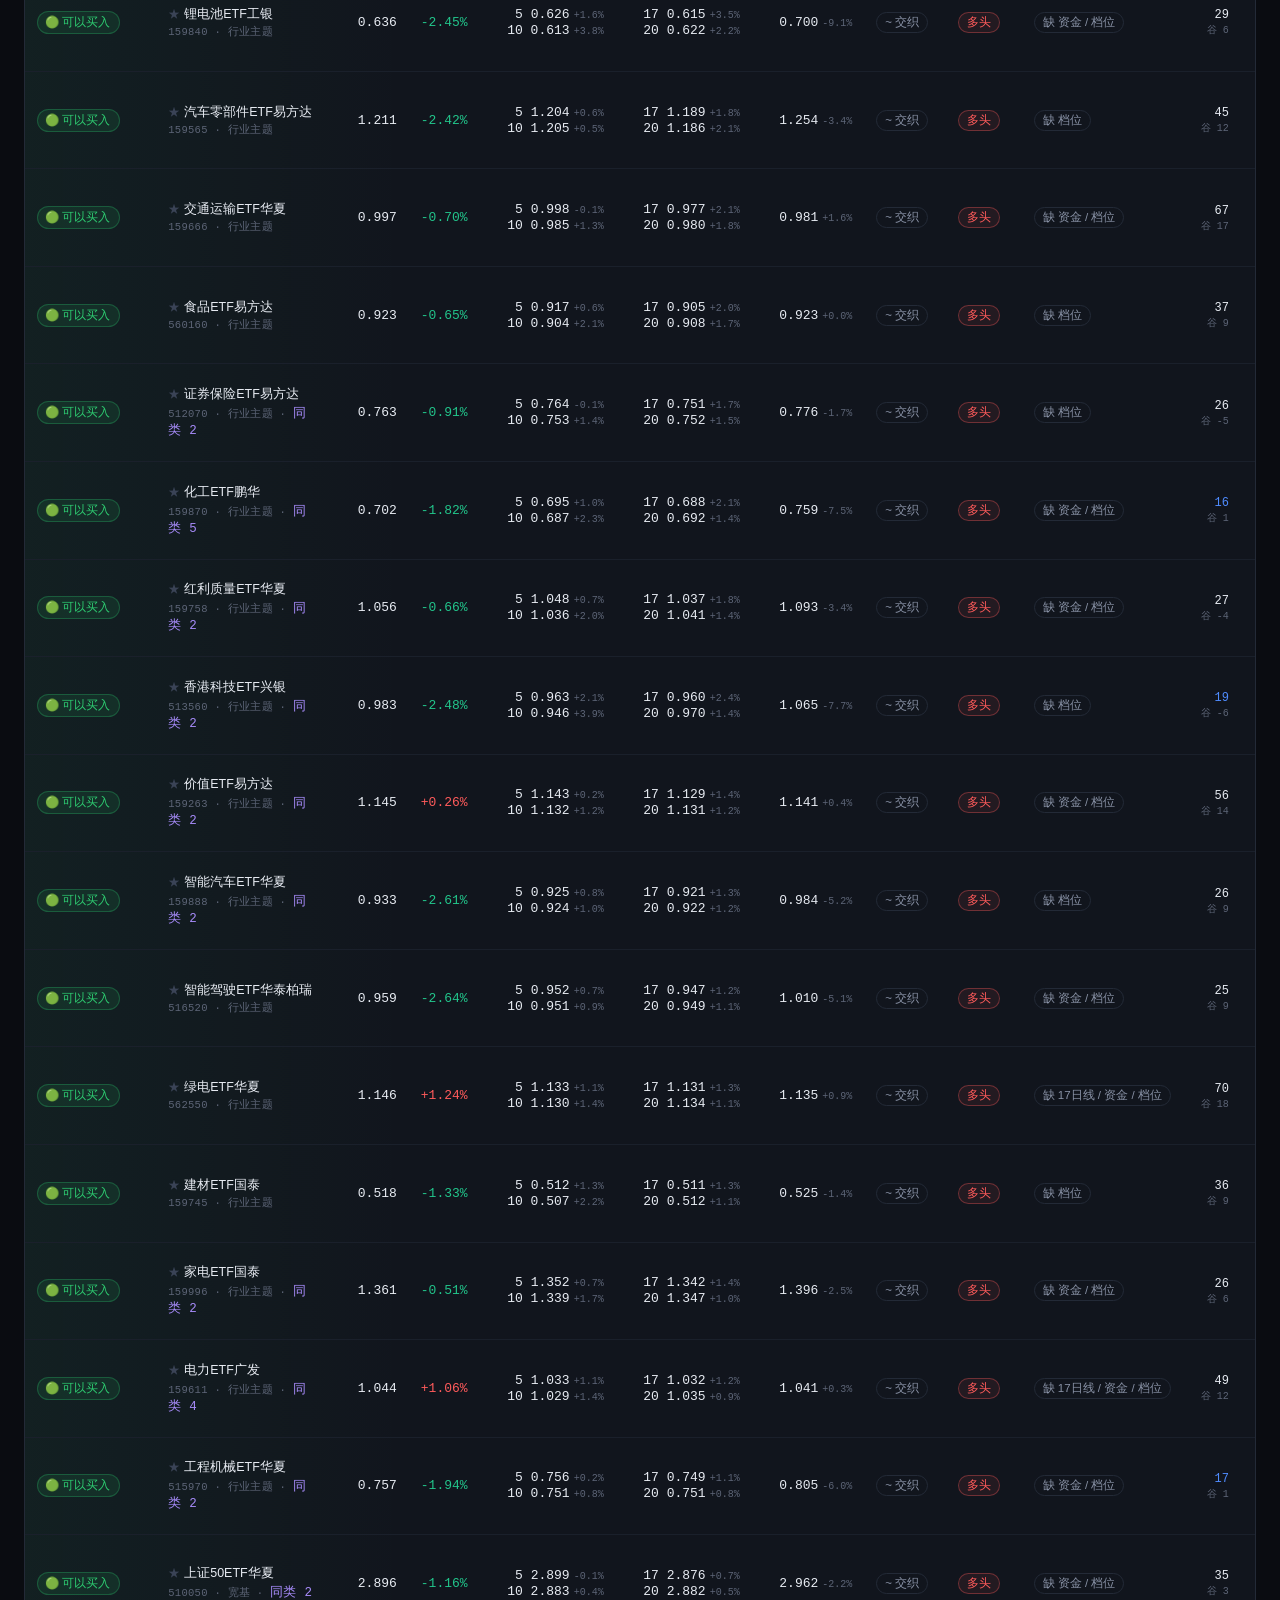
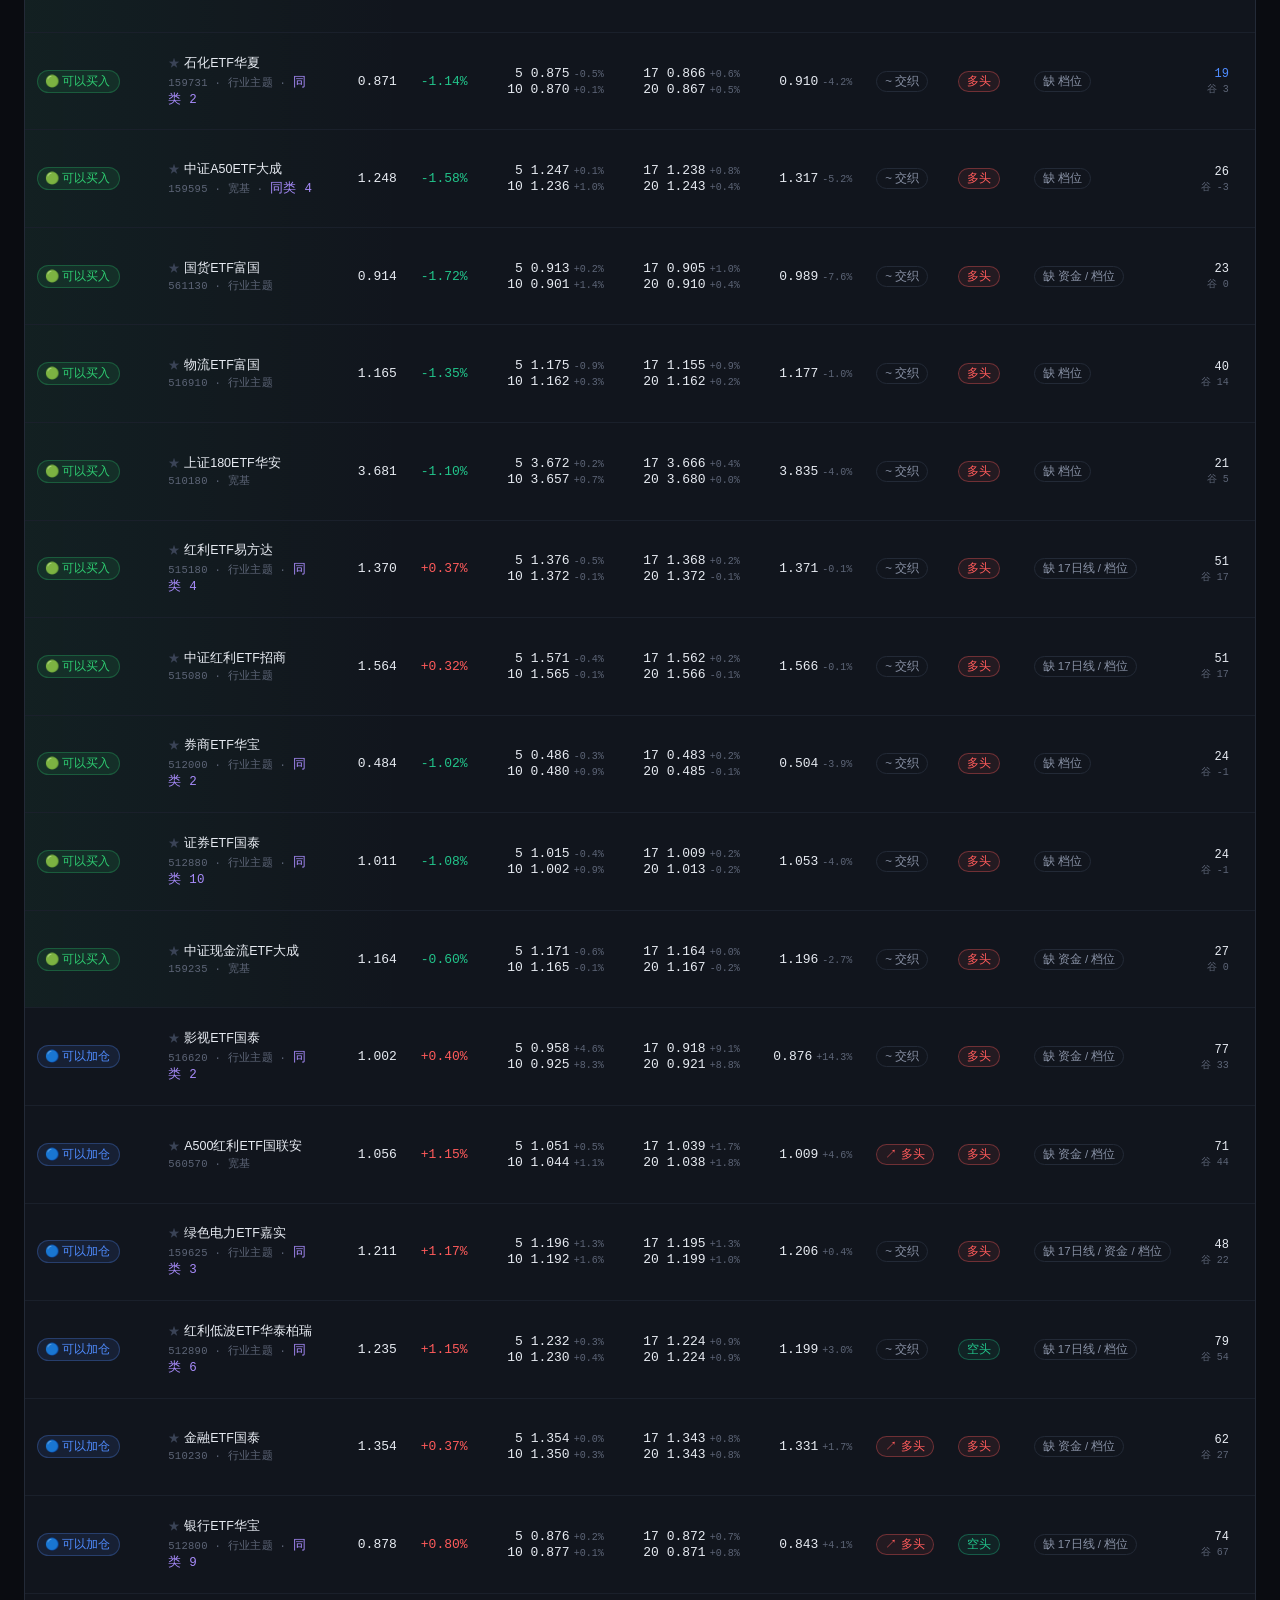
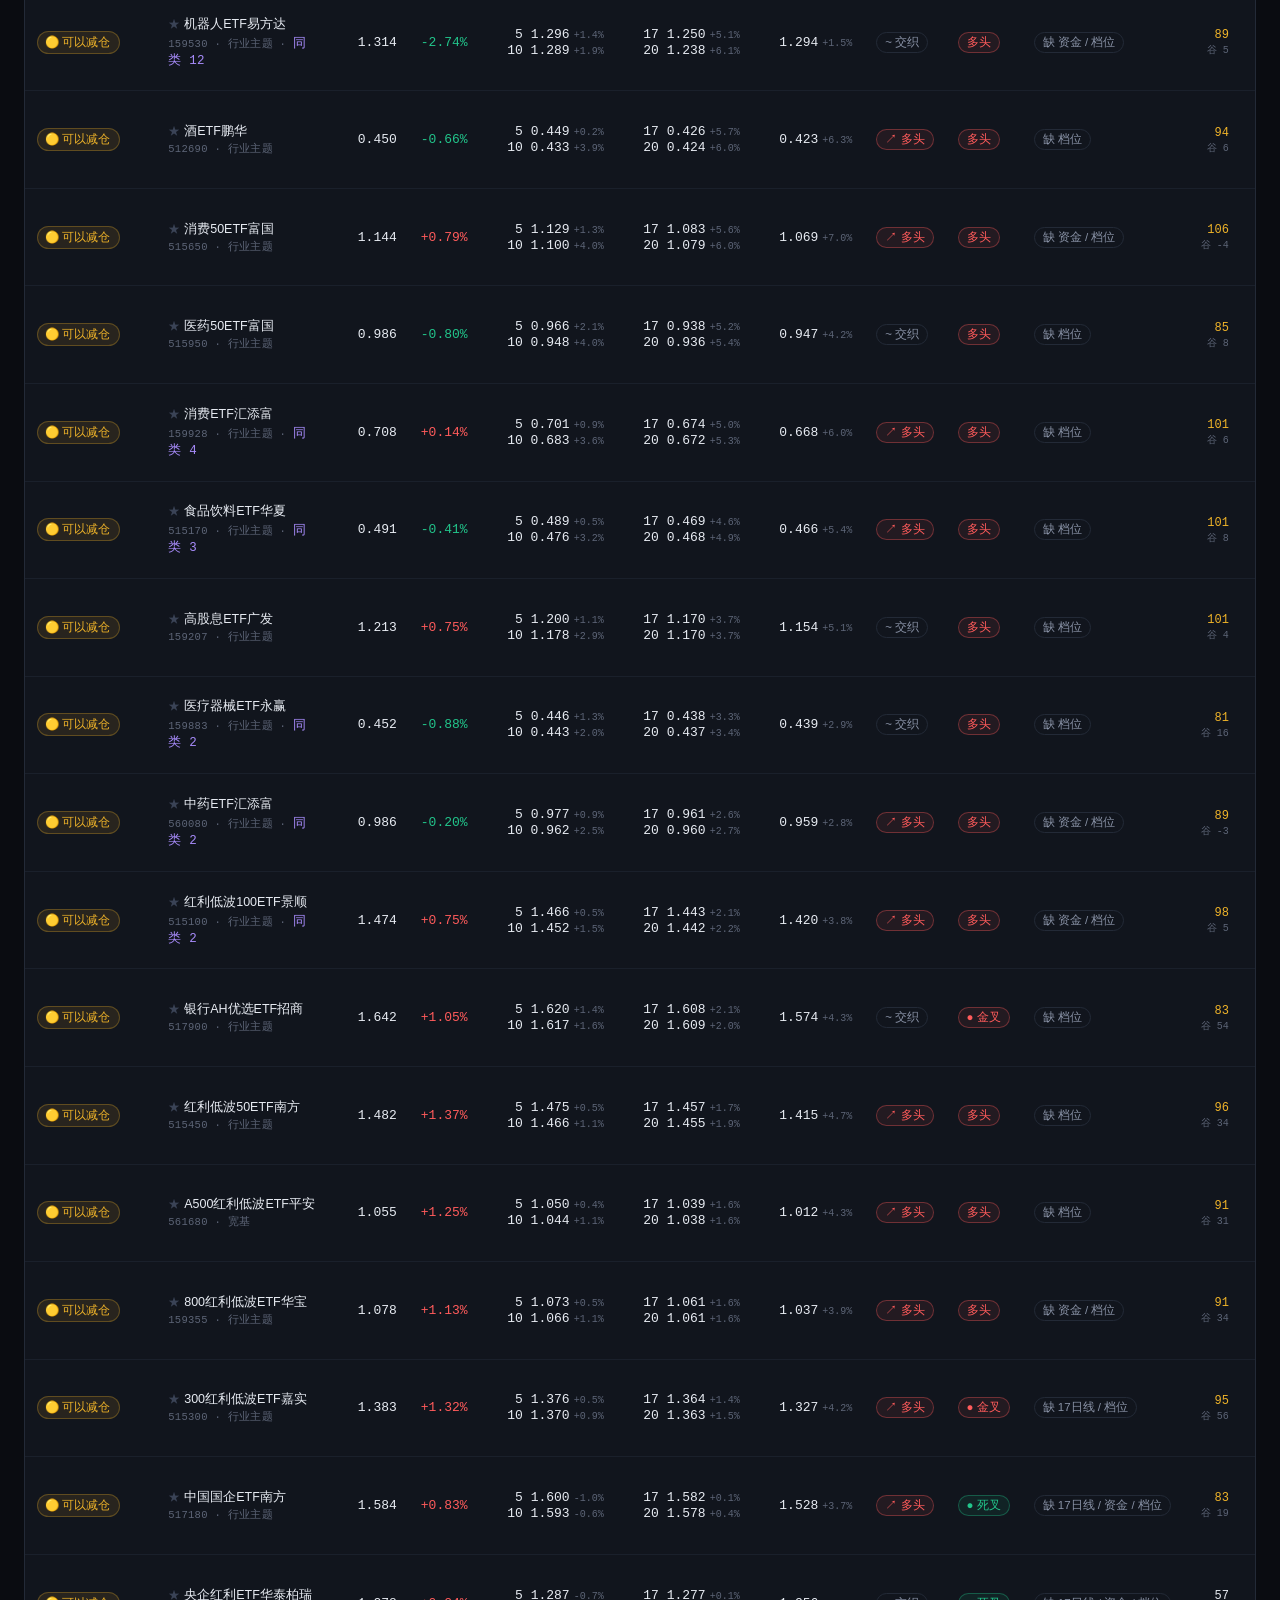
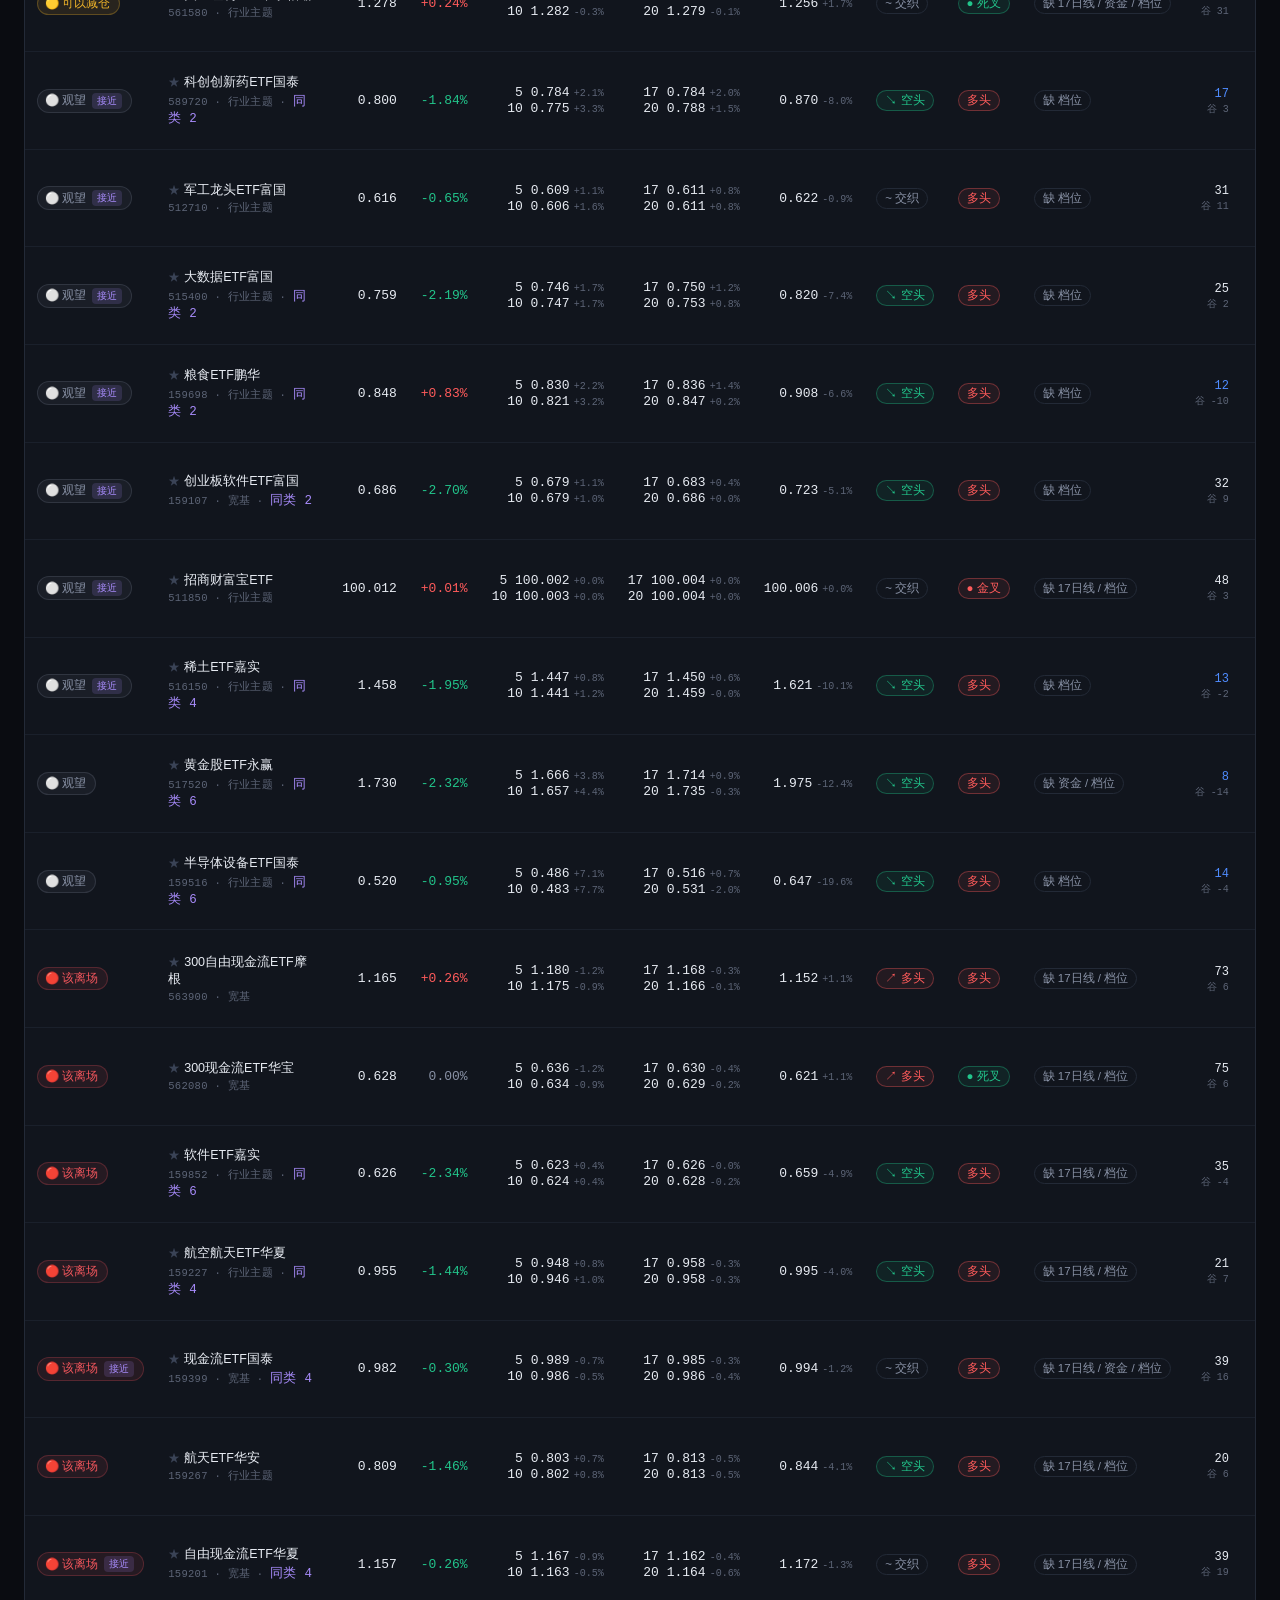
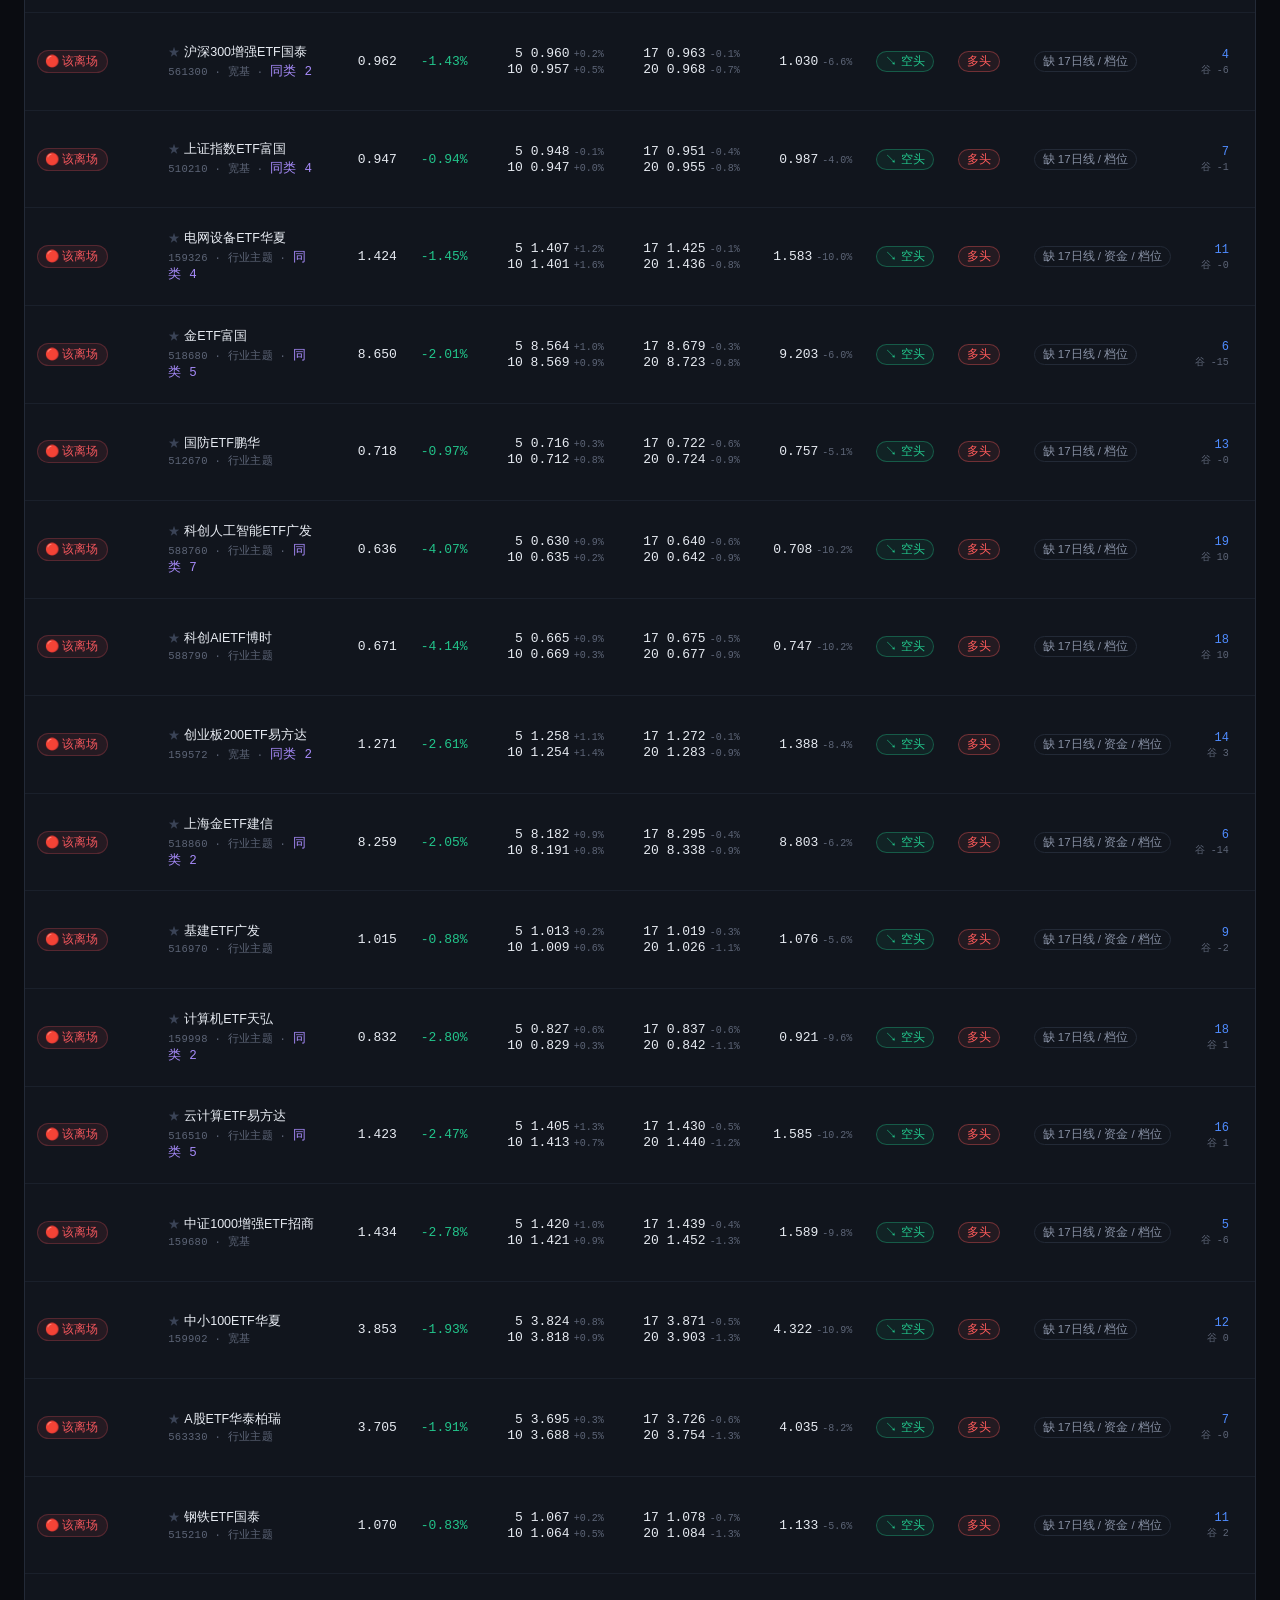
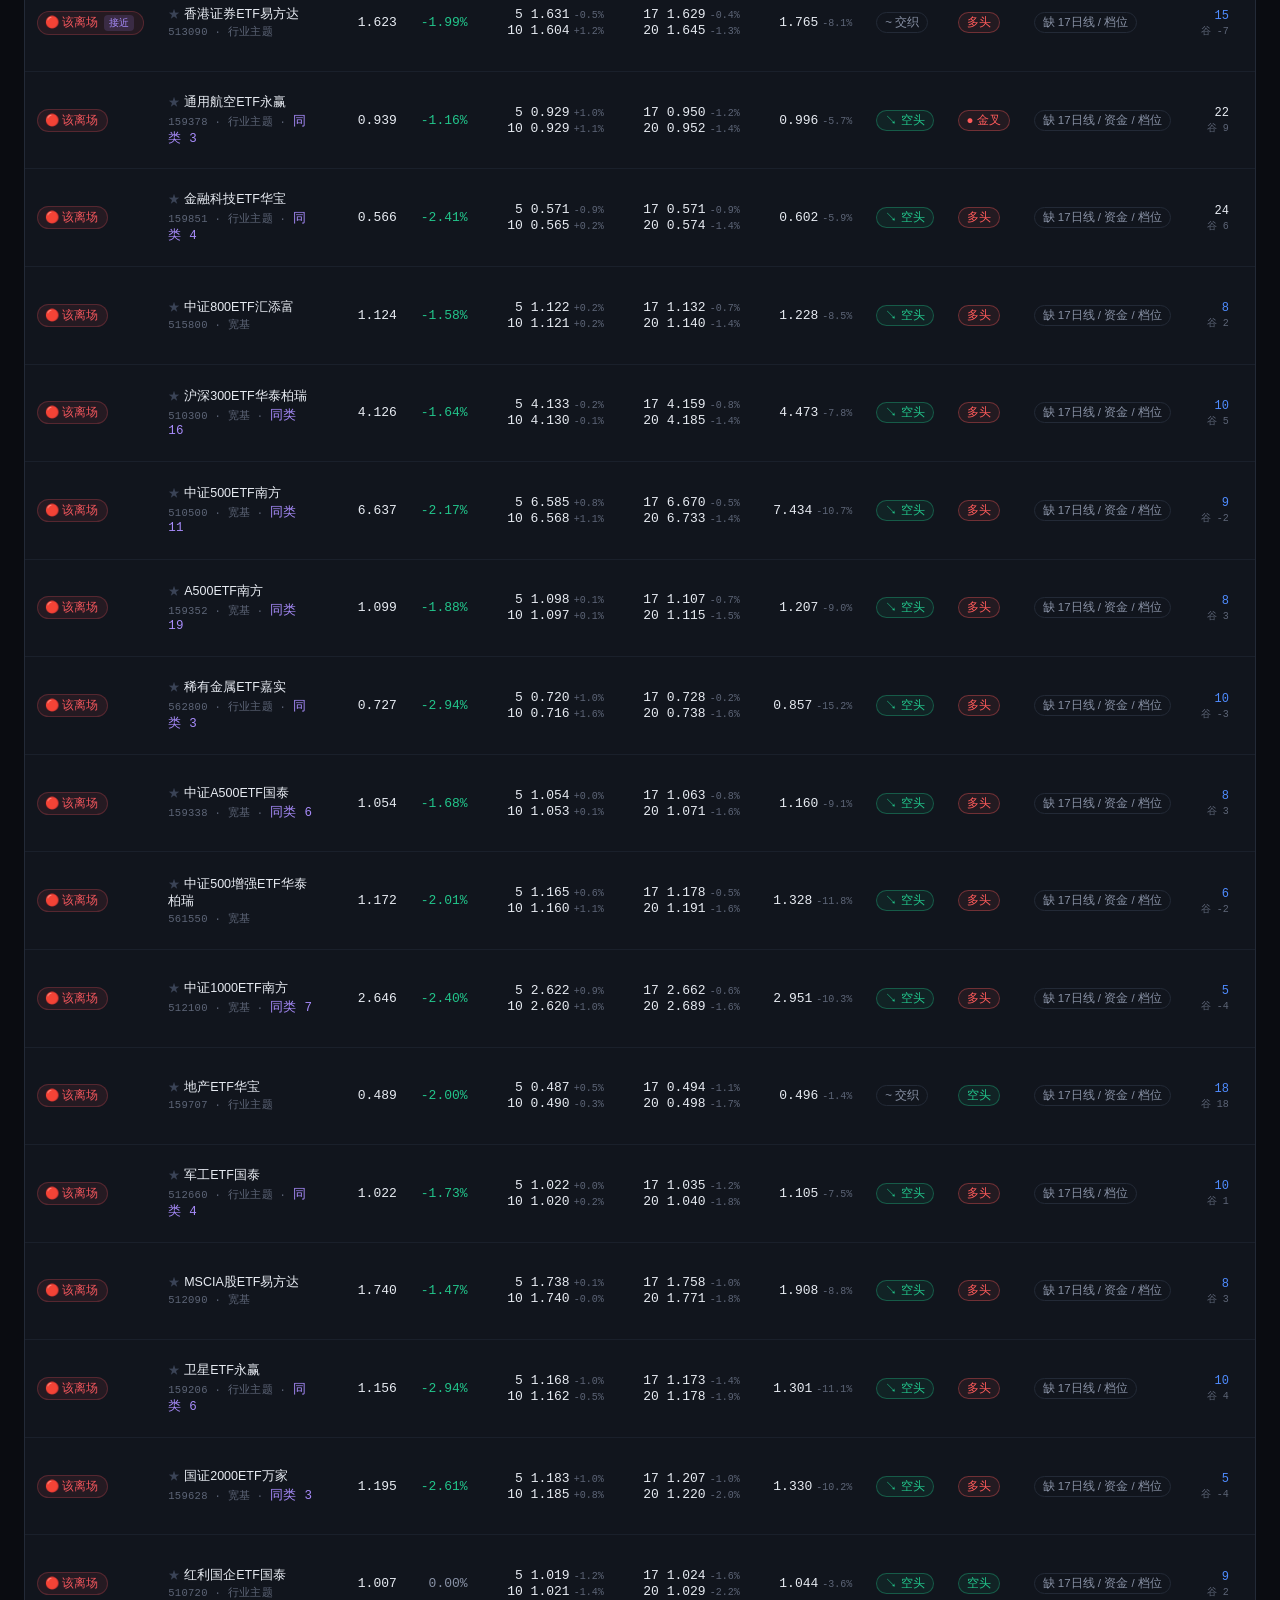
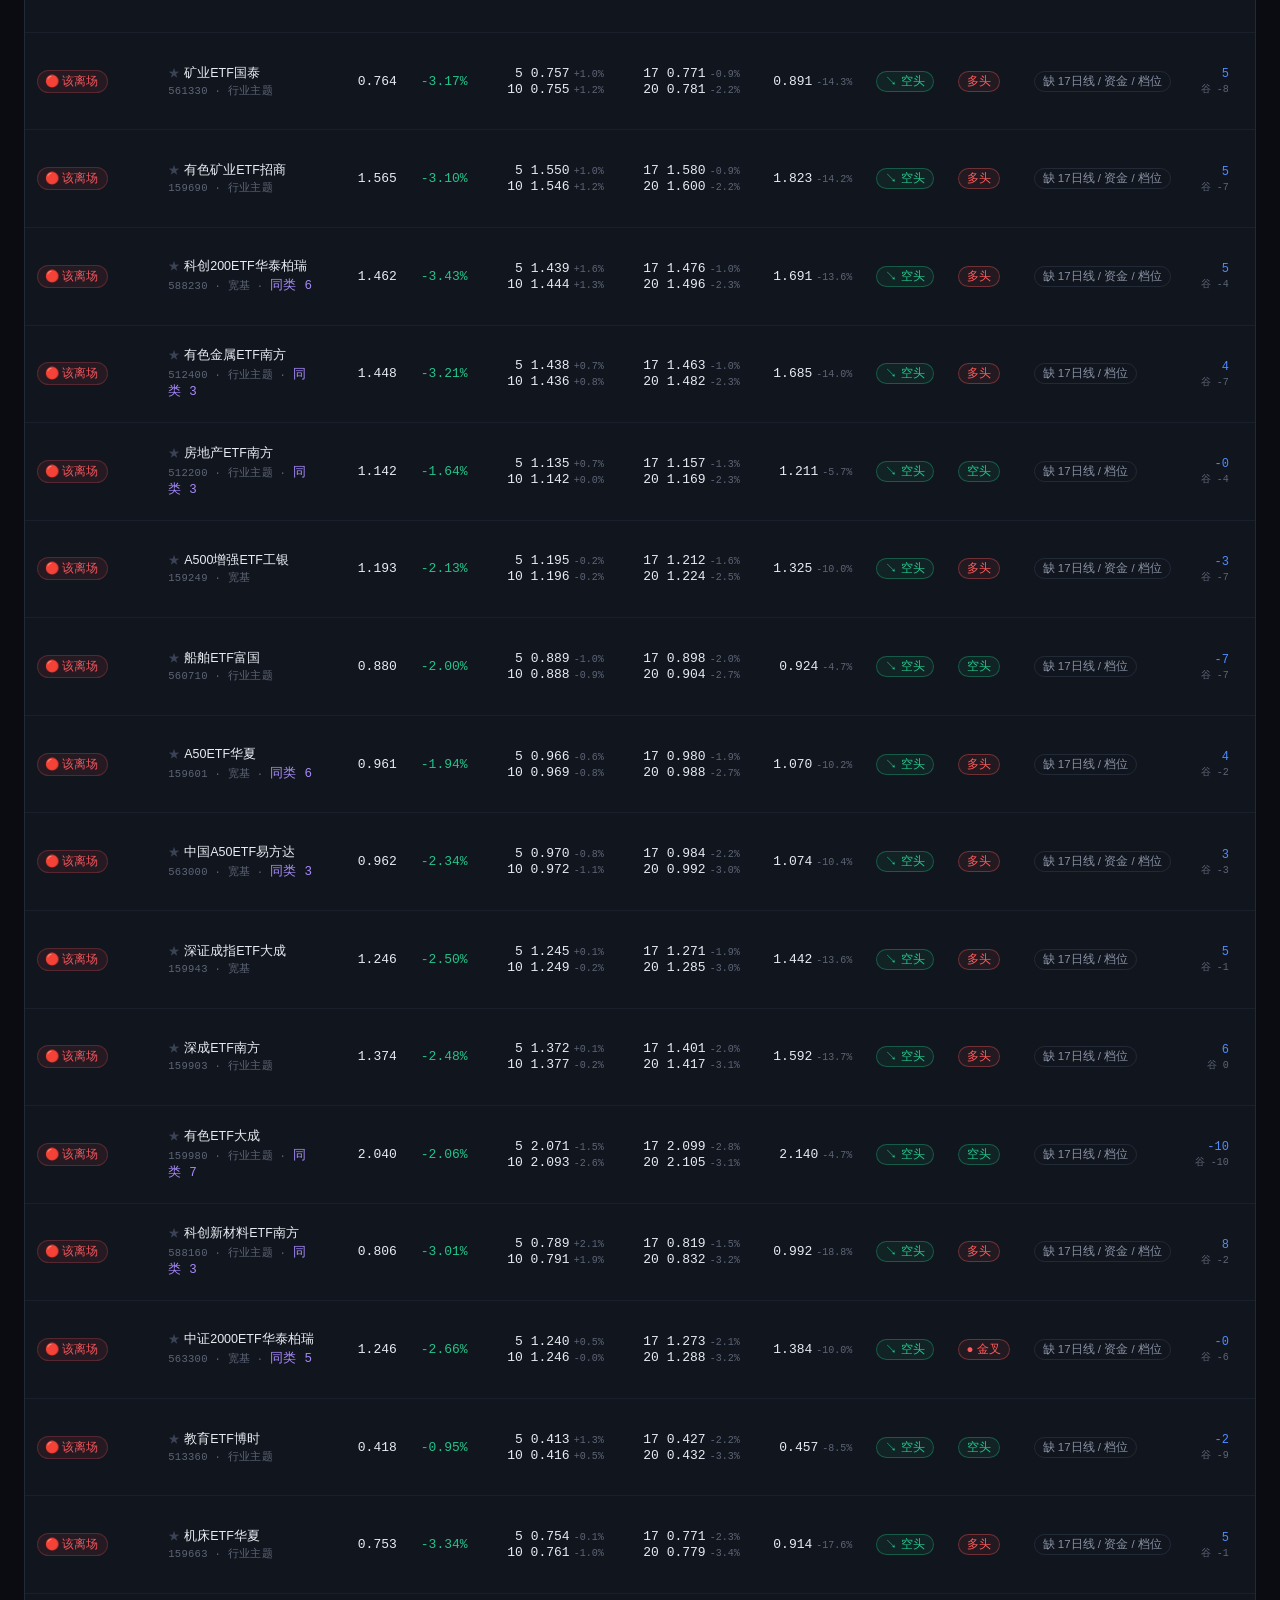
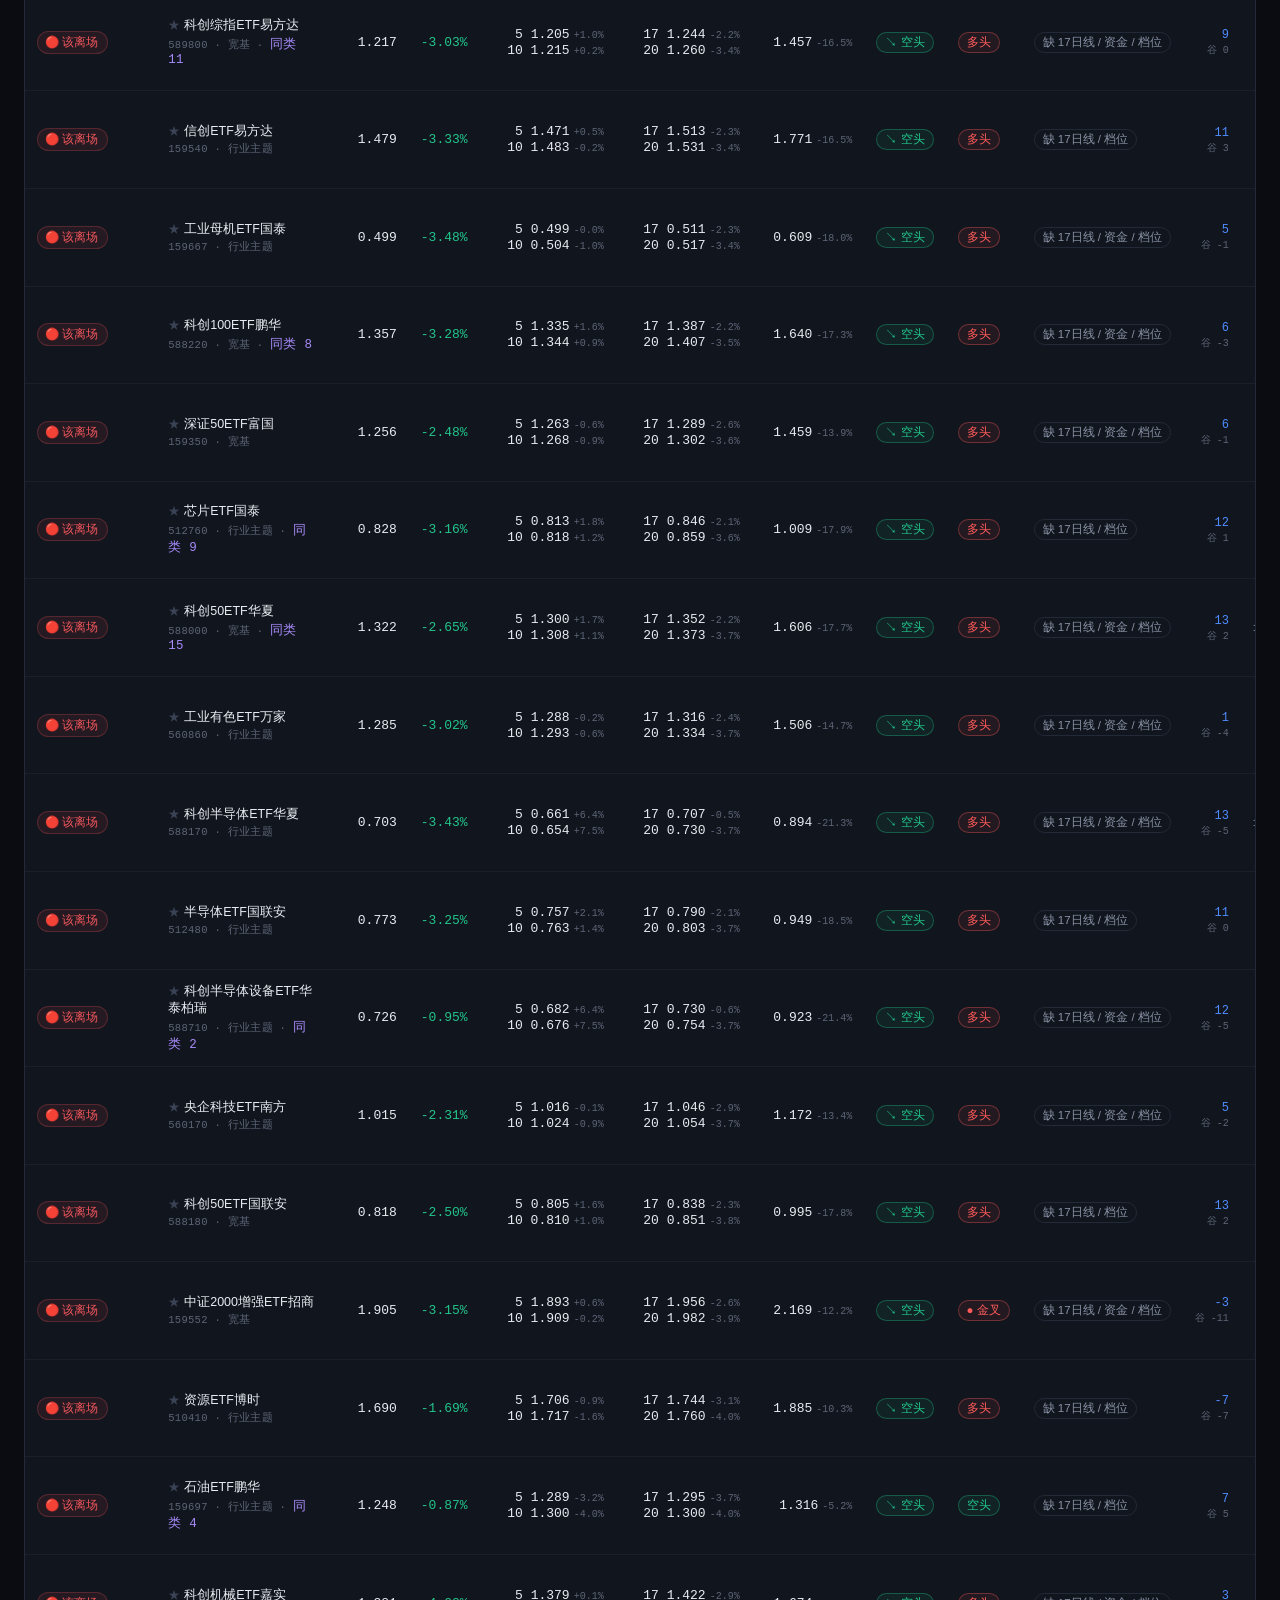
==== commit 320d1474: "feat: 新增底部横盘三倍量模块" ====
--- a/index.html
+++ b/index.html
@@ -40,6 +40,7 @@
       <button class="tab active" data-view="board" role="tab">买点看板</button>
       <button class="tab" data-view="positions" role="tab">我的持仓<span class="tab-badge" id="pos-badge" hidden></span></button>
       <button class="tab" data-view="check" role="tab">买入检查</button>
+      <button class="tab" data-view="sbl3" role="tab">三倍量</button>
     </nav>
 
     <section class="view" id="view-board">
@@ -204,6 +205,15 @@
       </div>
     </section>
 
+    <section class="view" id="view-sbl3" hidden>
+      <div class="sbl-note">
+        <b>底部横盘三倍量</b>：前 30 日横盘（极差 ≤15%、日均振幅 ≤3.5%）→ 当日量 3–6 倍近 10 日均量、
+        涨幅 ≥3%、实体 ≥50%、上影 ≤10%、站上 MA20 并破 20/60 日高。
+        <b>放量当天不追</b>，等 1–3 日缩量回调（量缩到爆量日 30%–60%）+ 小阳企稳再进场；跌破爆量阳线最低价即失效。
+      </div>
+      <div id="sbl-sections"></div>
+    </section>
+
     <footer class="foot">
       <span>数据来源：东方财富 push2 实时快照 + push2his 日线 ｜ 指标基准日 <b id="foot-date">--</b> ｜ 末次行情 <b id="foot-time">--</b></span>
       <details class="rules">
--- a/style.css
+++ b/style.css
@@ -649,3 +649,14 @@
 .check-step .v { color: var(--muted); font-family: var(--mono); font-size: 11.5px; text-align: right; }
 .dw-check { margin-top: 14px; width: 100%; padding: 9px; border-radius: 8px; cursor: pointer;
   border: 1px solid rgba(79,140,255,.4); background: rgba(79,140,255,.12); color: #cfe0ff; font-size: 12.5px; }
+
+.sbl-note {
+  padding: 11px 14px; border-radius: 9px; font-size: 12px; line-height: 1.8;
+  border: 1px solid rgba(79,140,255,.25); background: rgba(79,140,255,.06); color: #b9c6de;
+}
+.sbl-note b { color: #dbe6ff; }
+.sbl-sec { margin-top: 16px; }
+.sbl-sec h3 { margin: 0 0 8px; font-size: 12.5px; color: var(--muted); font-weight: 500; }
+.sbl-sec h3 span { color: var(--dim); font-size: 11px; margin-left: 6px; }
+.sbl-grid { min-width: 1100px; }
+.sbl-empty { padding: 22px; text-align: center; color: var(--dim); font-size: 12.5px; }
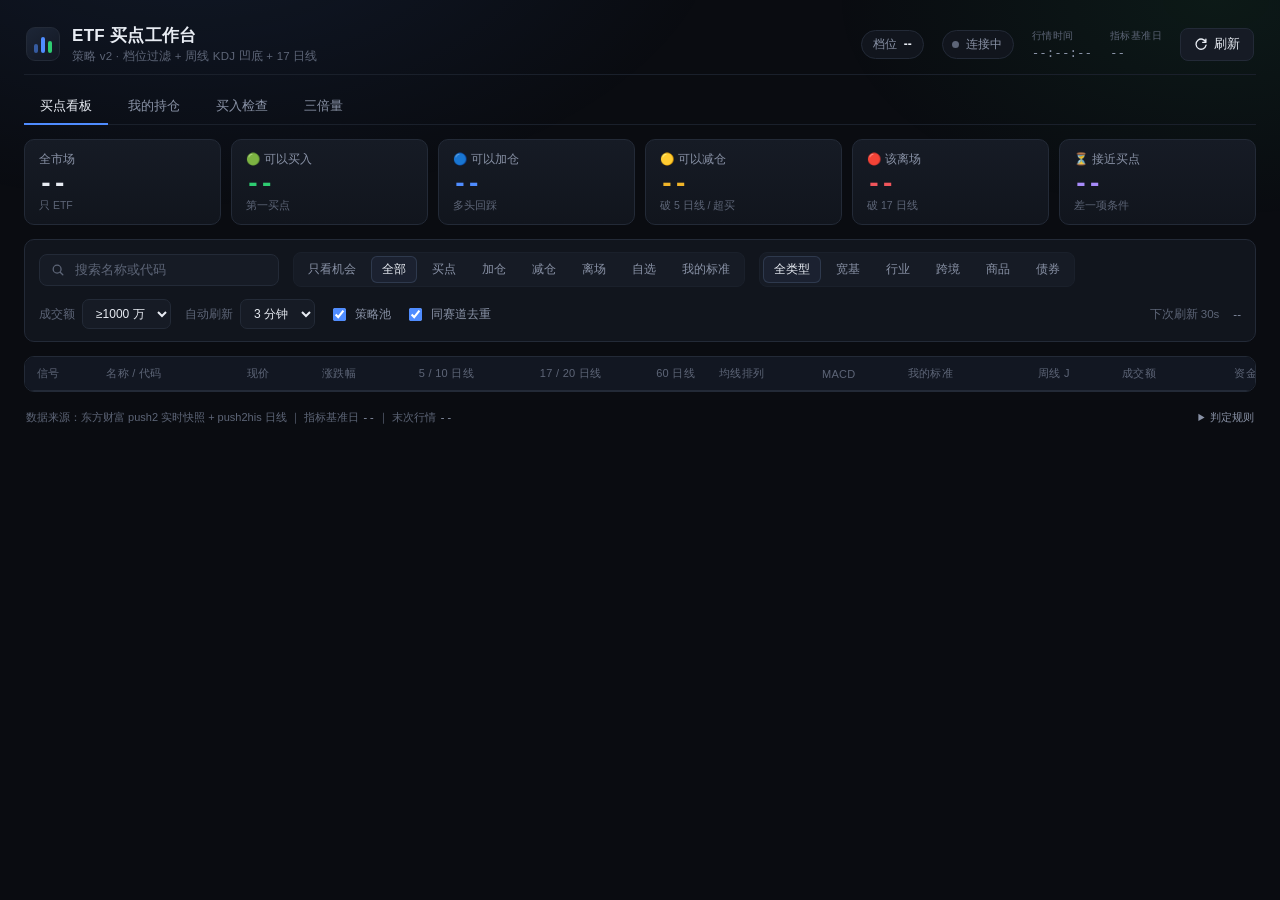
==== commit 62b9a9c5: "feat: 三倍量改为个股主板扫描 + 跨日候选池" ====
--- a/index.html
+++ b/index.html
@@ -207,9 +207,11 @@
 
     <section class="view" id="view-sbl3" hidden>
       <div class="sbl-note">
-        <b>底部横盘三倍量</b>：前 30 日横盘（极差 ≤15%、日均振幅 ≤3.5%）→ 当日量 3–6 倍近 10 日均量、
-        涨幅 ≥3%、实体 ≥50%、上影 ≤10%、站上 MA20 并破 20/60 日高。
-        <b>放量当天不追</b>，等 1–3 日缩量回调（量缩到爆量日 30%–60%）+ 小阳企稳再进场；跌破爆量阳线最低价即失效。
+        <b>底部横盘三倍量 · 个股主板</b>（不含 ETF、创业板、科创板、北交所、ST）：
+        前 30 日横盘（极差 ≤15%、日均振幅 ≤3.5%）→ 当日量 3–6 倍近 10 日均量、涨幅 ≥3%、
+        实体 ≥50%、上影 ≤10%、站上 MA20 并破 20/60 日高。
+        <b>放量当天不追</b>，等 1–3 日缩量回调（量缩到爆量日 30%–60%）+ 小阳企稳再进场；
+        跌破爆量阳线最低价即失效，第 4 个交易日仍未企稳则移出候选池。
       </div>
       <div id="sbl-sections"></div>
     </section>
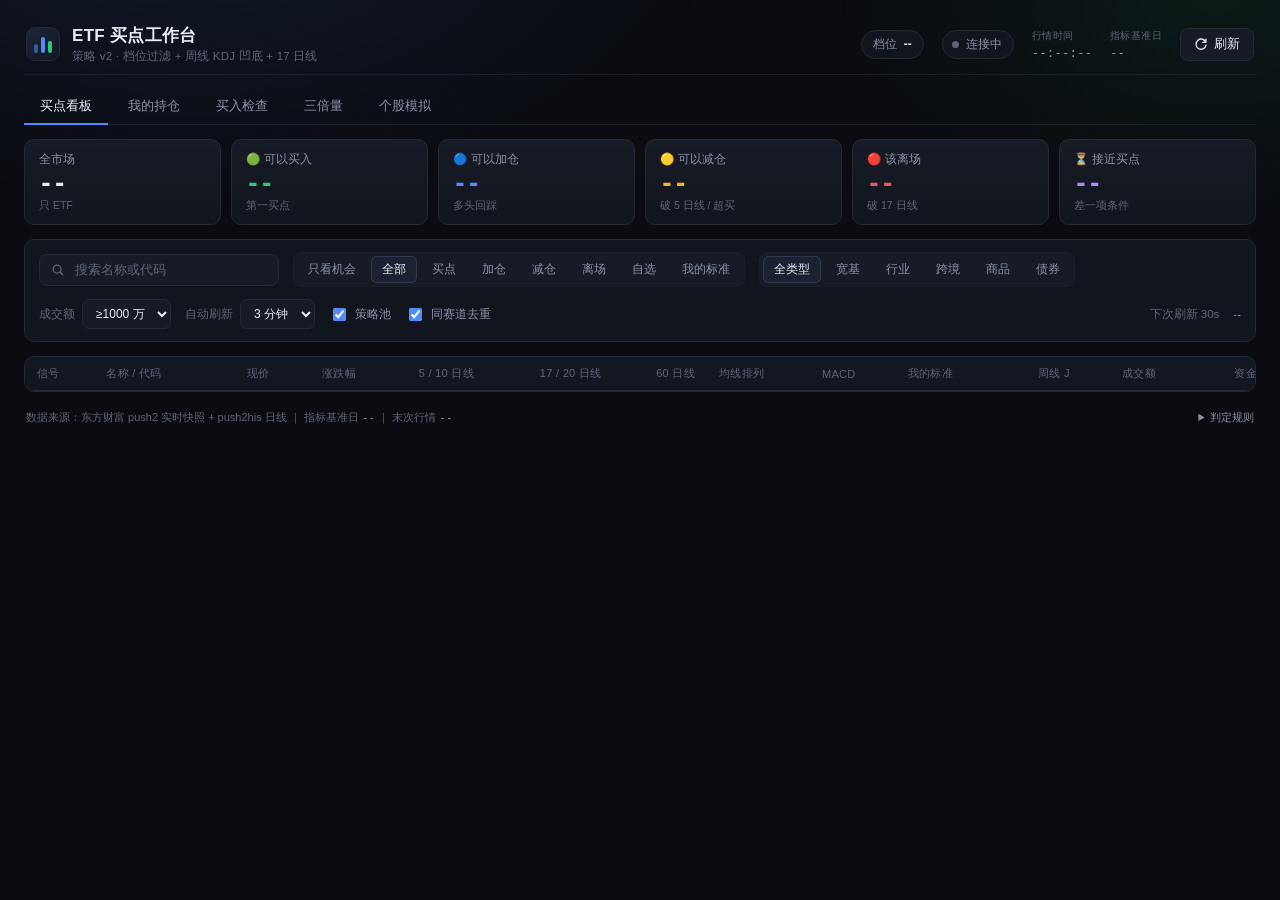
==== commit dd81771a: "feat: 三倍量个股模拟盘（单笔3万）" ====
--- a/index.html
+++ b/index.html
@@ -41,6 +41,7 @@
       <button class="tab" data-view="positions" role="tab">我的持仓<span class="tab-badge" id="pos-badge" hidden></span></button>
       <button class="tab" data-view="check" role="tab">买入检查</button>
       <button class="tab" data-view="sbl3" role="tab">三倍量</button>
+      <button class="tab" data-view="sim" role="tab">个股模拟</button>
     </nav>
 
     <section class="view" id="view-board">
@@ -216,6 +217,22 @@
       <div id="sbl-sections"></div>
     </section>
 
+    <section class="view" id="view-sim" hidden>
+      <div class="pos-summary">
+        <div><span>总资产</span><b id="sim-equity">--</b></div>
+        <div><span>可用现金</span><b id="sim-cash">--</b></div>
+        <div><span>持仓市值</span><b id="sim-holding">--</b></div>
+        <div><span>已实现盈亏</span><b id="sim-realized">--</b></div>
+        <div><span>胜率 / 笔数</span><b id="sim-stats">--</b></div>
+      </div>
+      <div class="sbl-note">
+        <b>三倍量个股模拟盘</b>：单笔 3 万元，最多同时持有 10 只（总资金 30 万）。
+        买入条件＝「企稳可进」；卖出＝盘中跌破爆量阳线最低价、浮盈 ≥20%、浮盈 >5% 后跌破 5 日线、或持有满 20 个交易日。
+        成交价按当日收盘/止损价估算，未计滑点，仅用于验证策略。
+      </div>
+      <div id="sim-body"></div>
+    </section>
+
     <footer class="foot">
       <span>数据来源：东方财富 push2 实时快照 + push2his 日线 ｜ 指标基准日 <b id="foot-date">--</b> ｜ 末次行情 <b id="foot-time">--</b></span>
       <details class="rules">
--- a/style.css
+++ b/style.css
@@ -660,3 +660,5 @@
 .sbl-sec h3 span { color: var(--dim); font-size: 11px; margin-left: 6px; }
 .sbl-grid { min-width: 1100px; }
 .sbl-empty { padding: 22px; text-align: center; color: var(--dim); font-size: 12.5px; }
+
+.sim-grid { min-width: 1000px; }
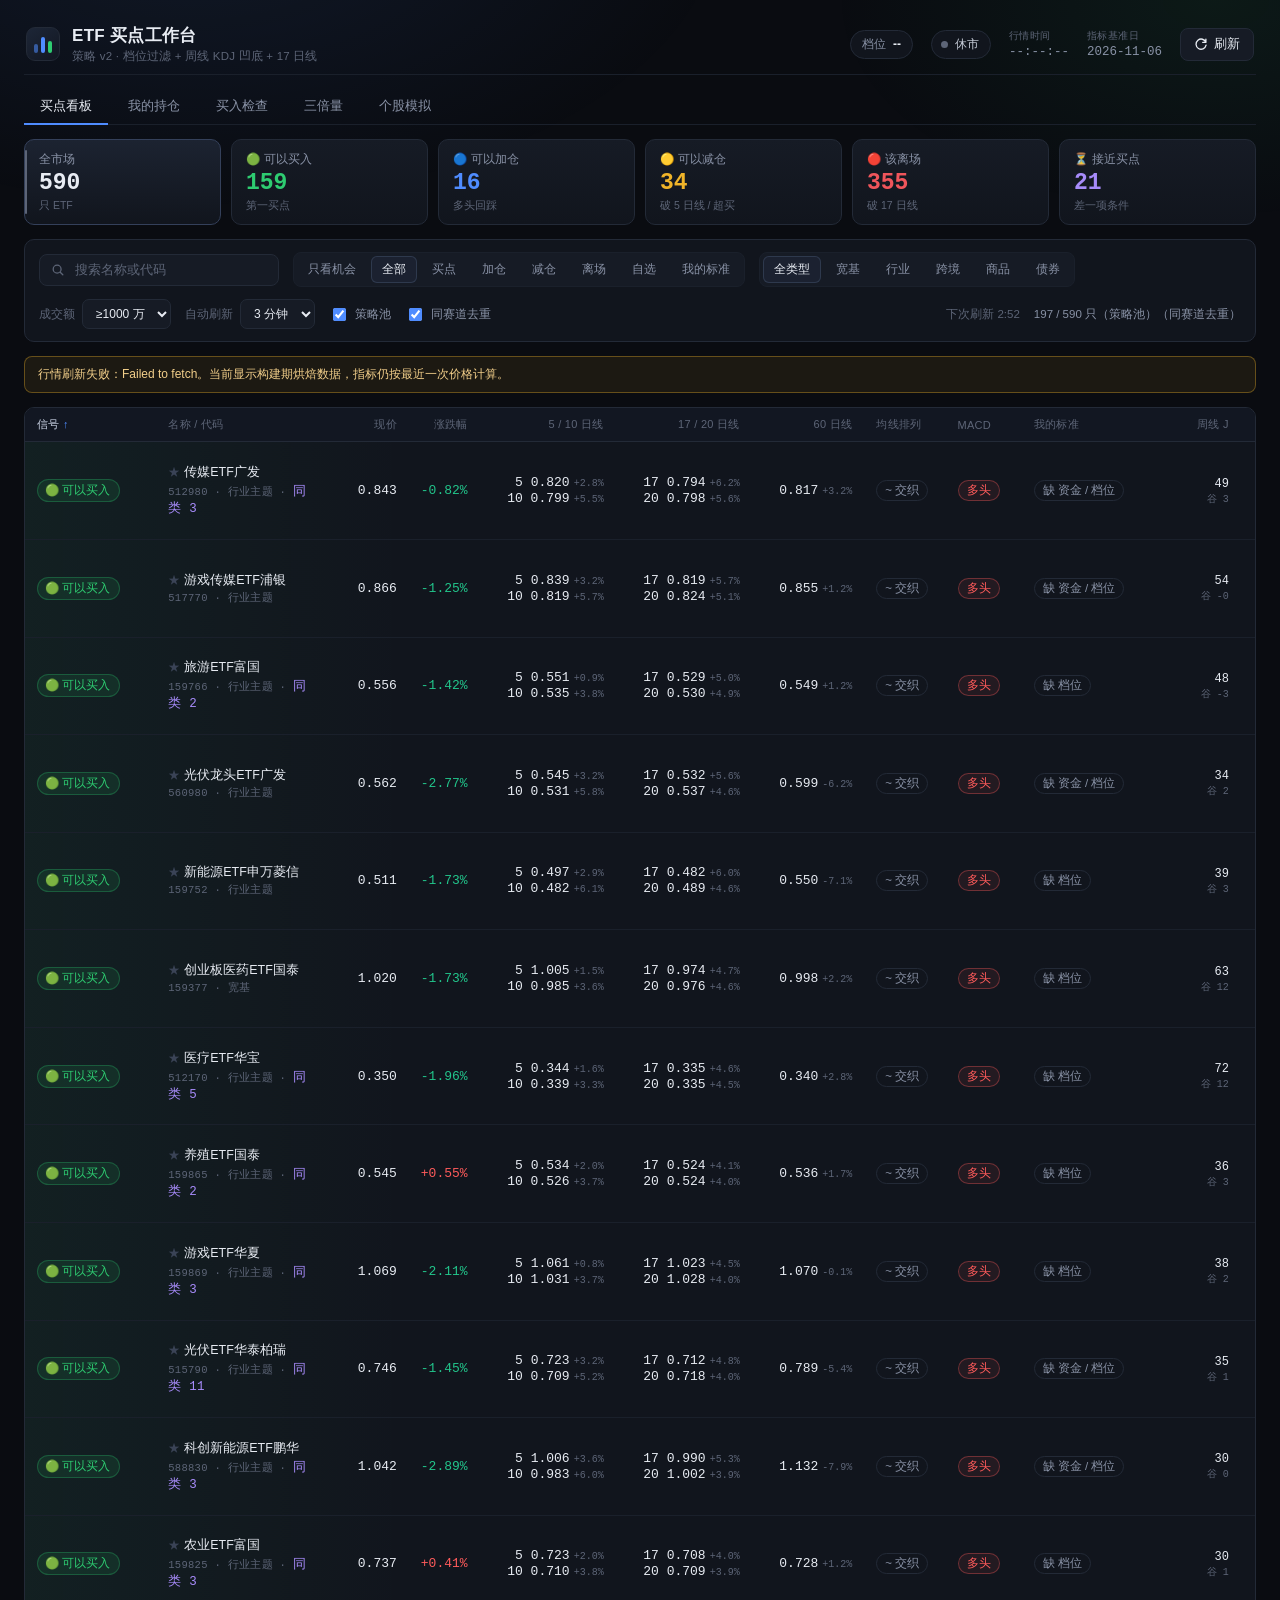
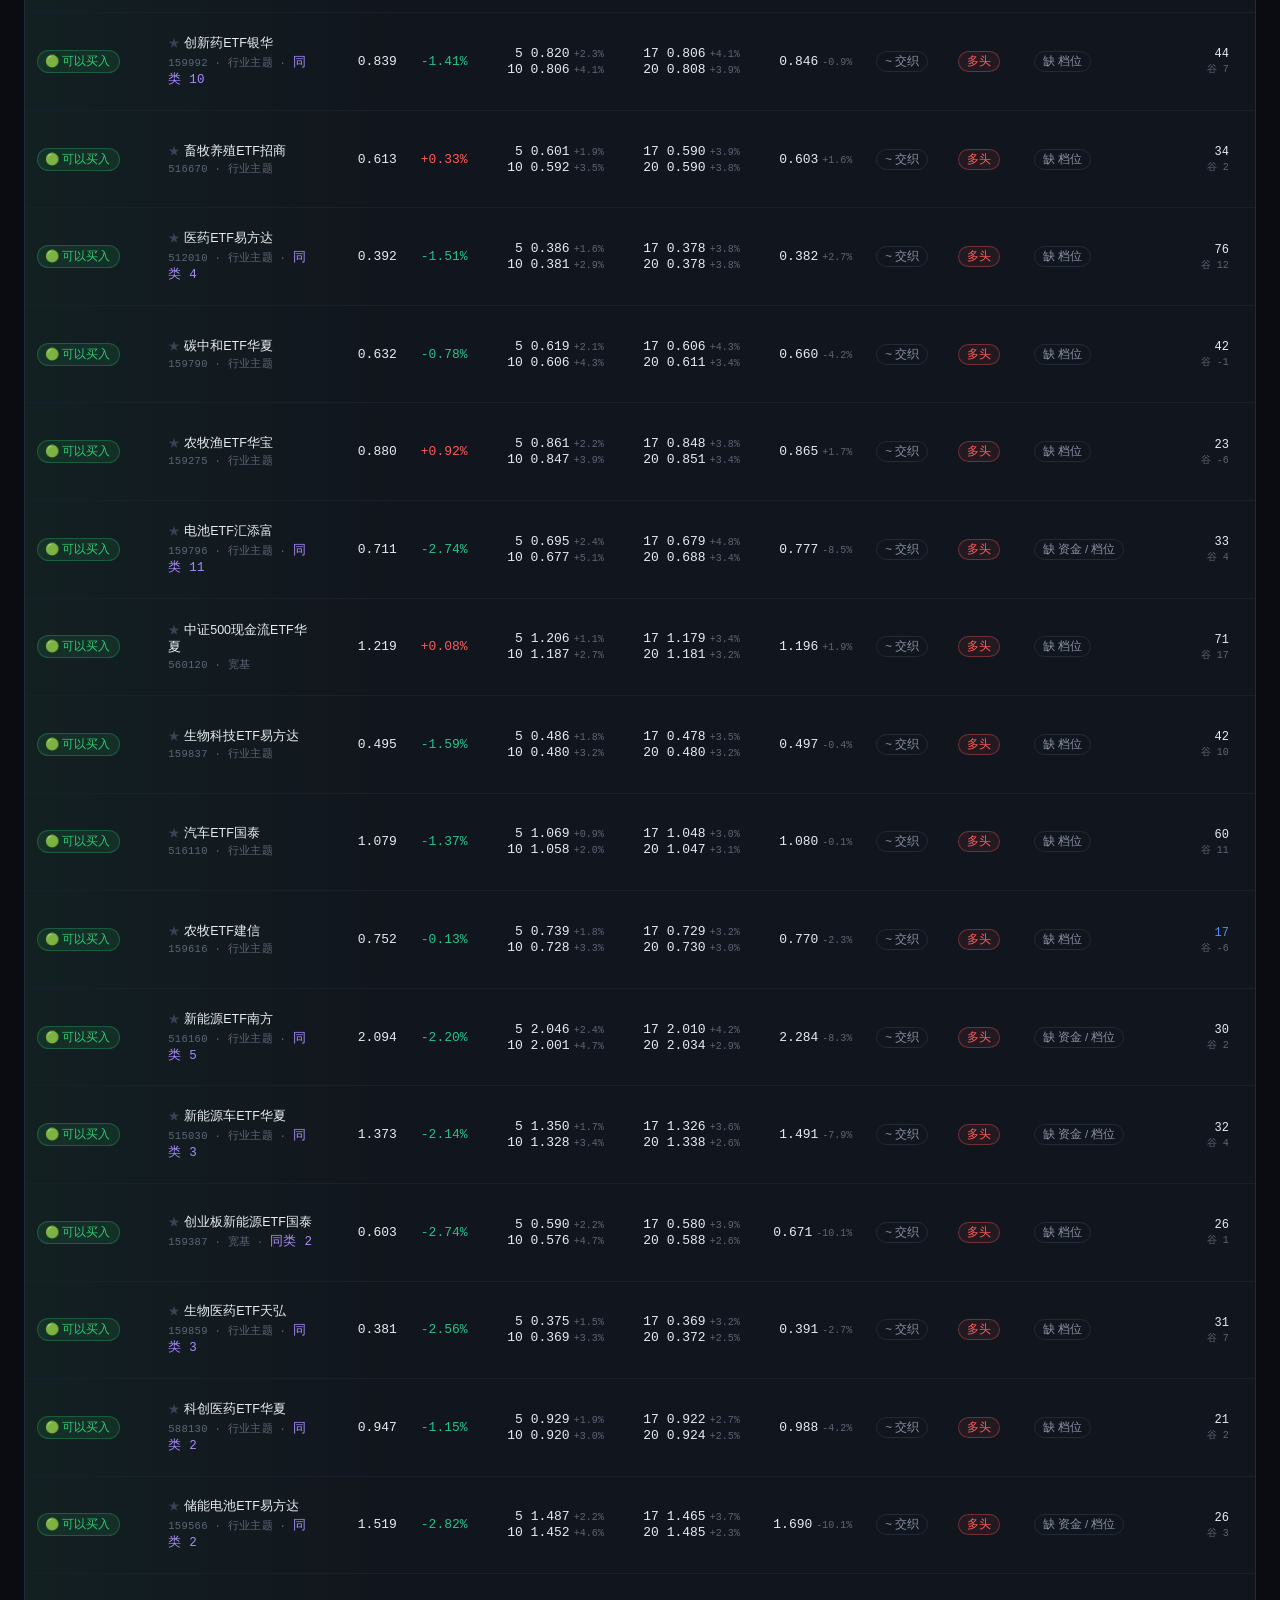
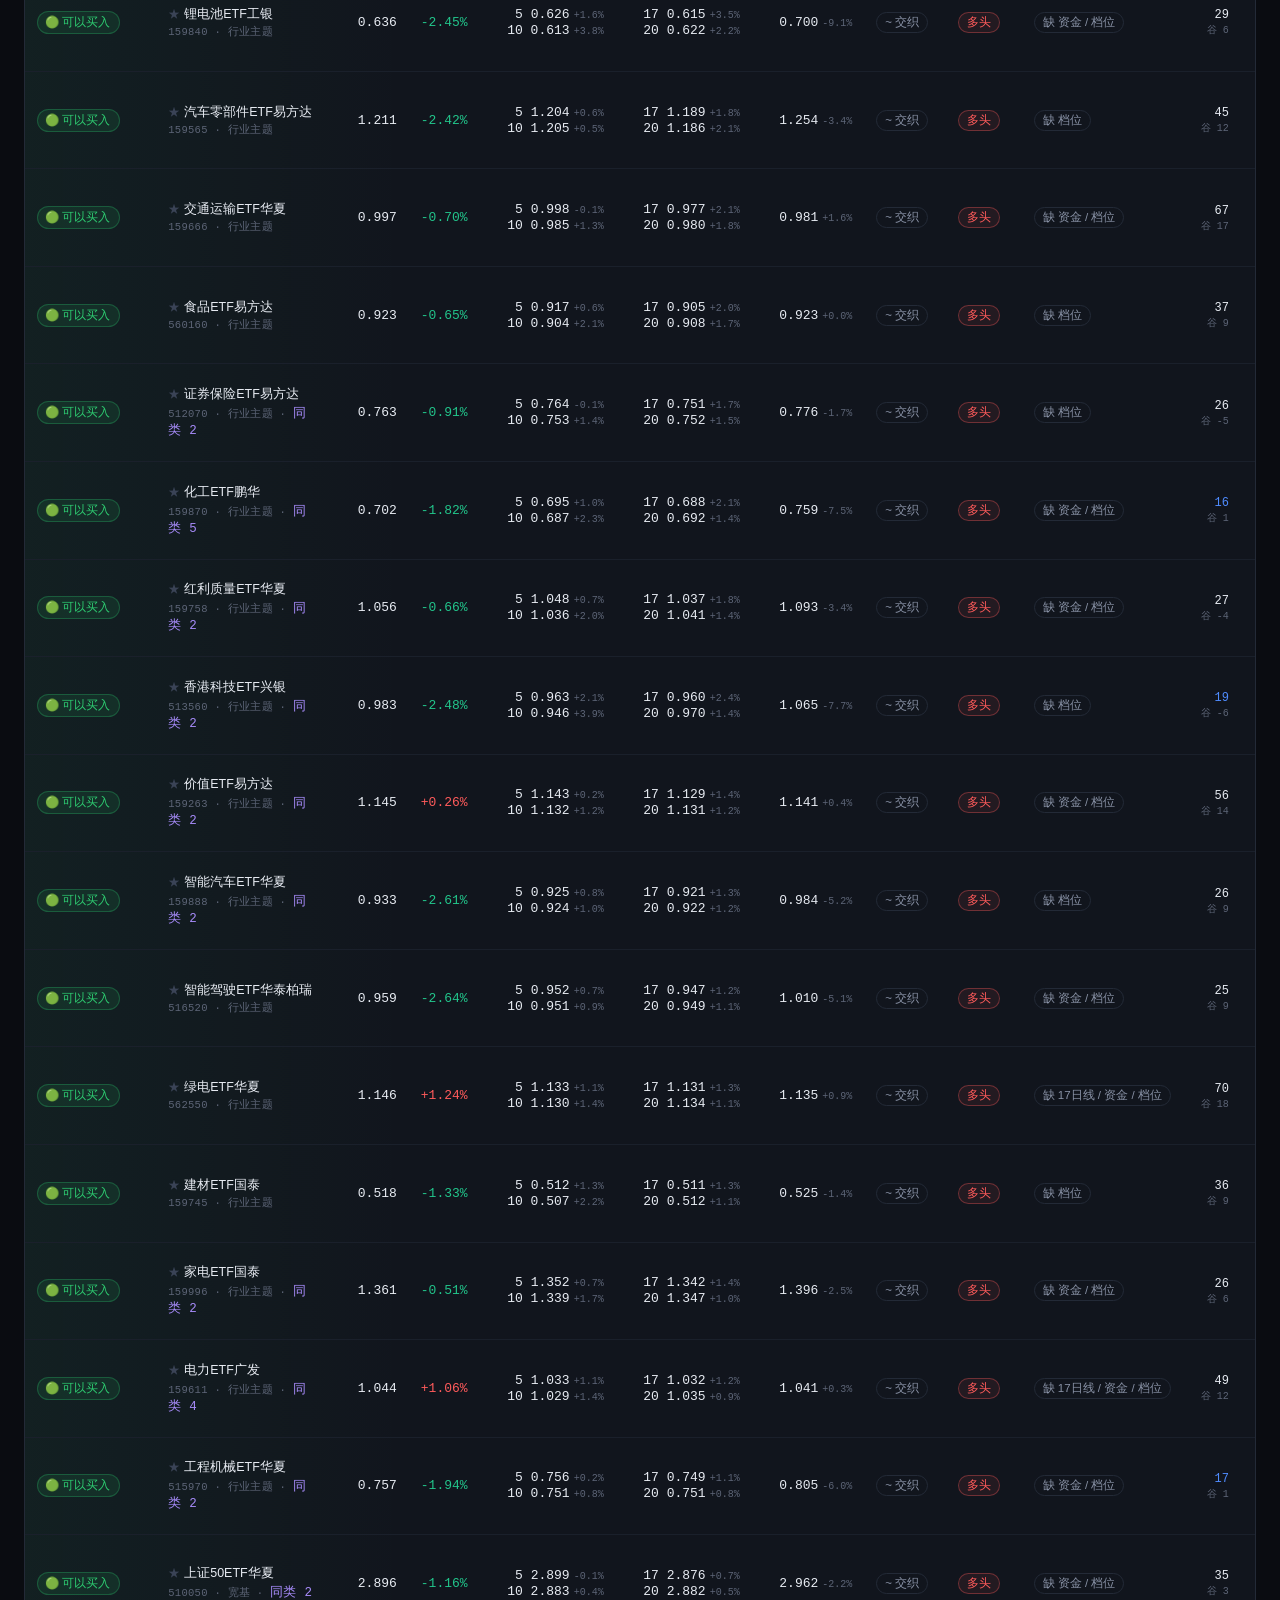
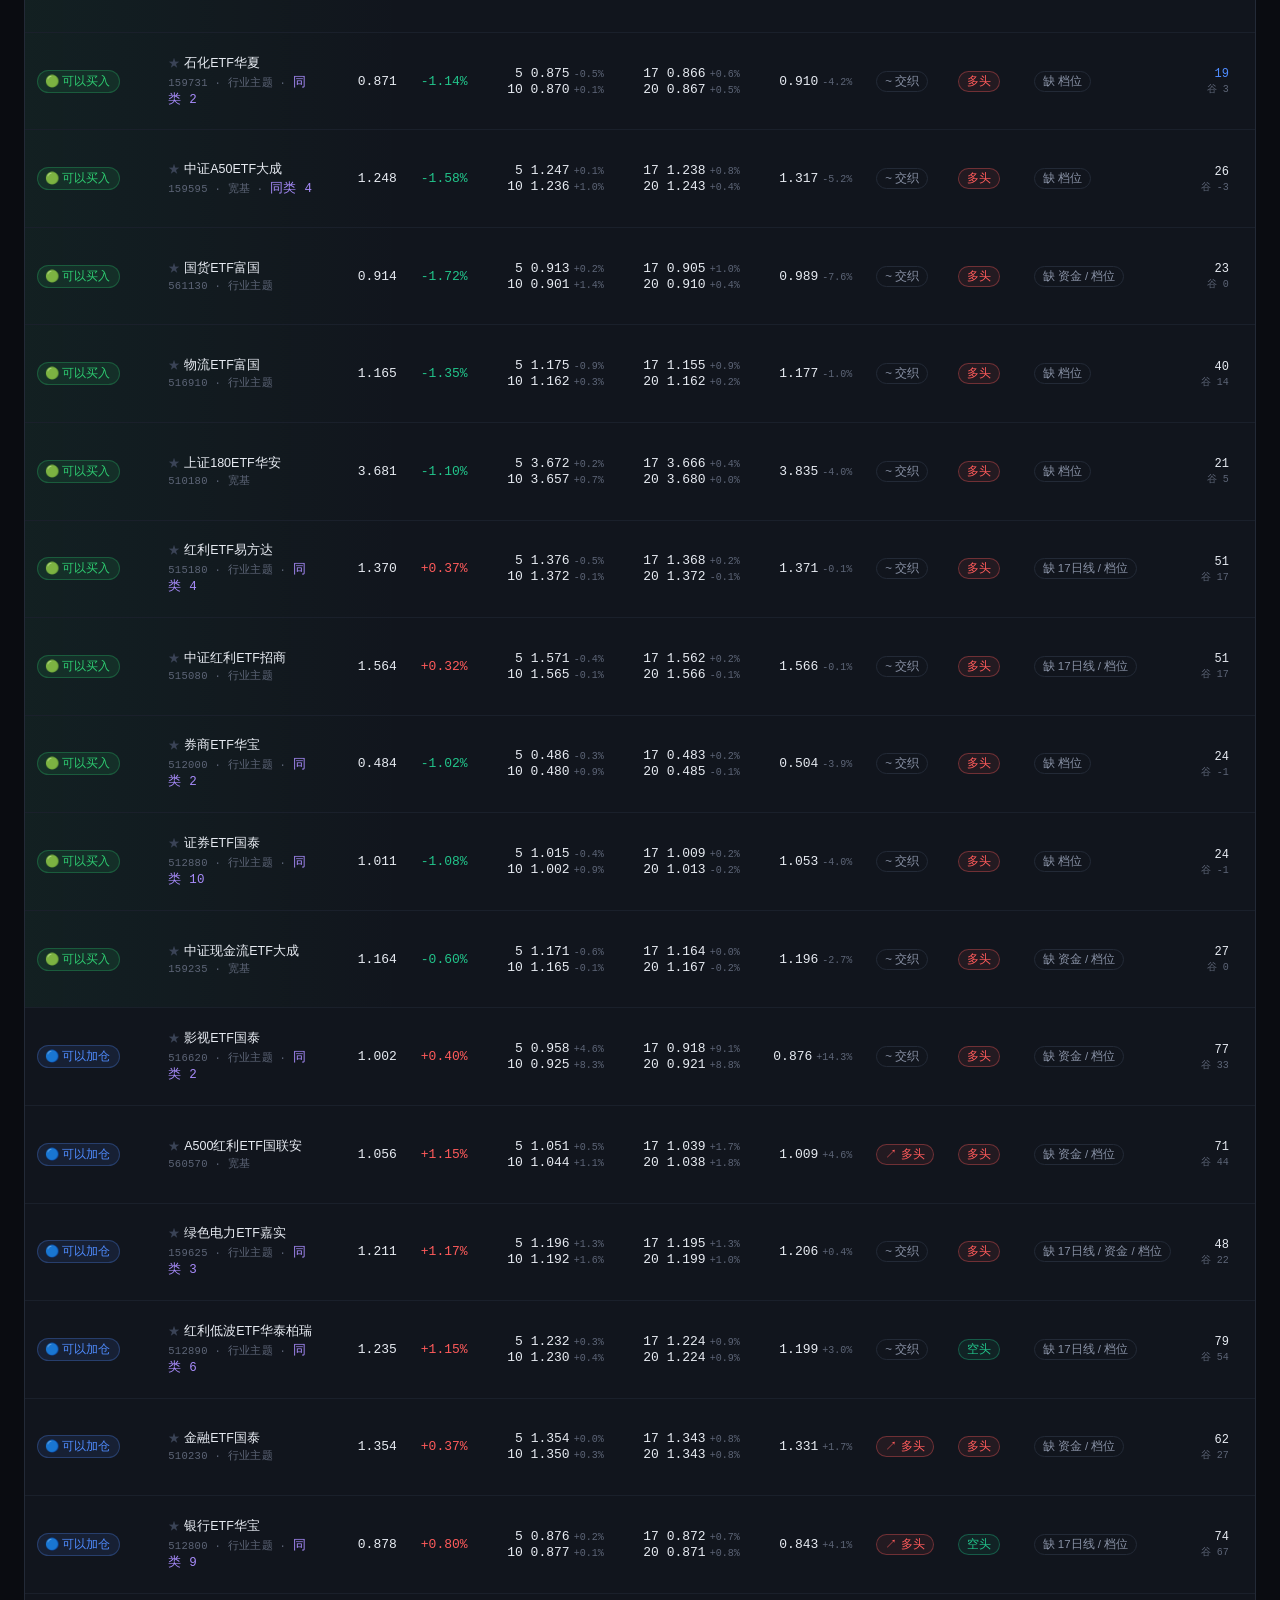
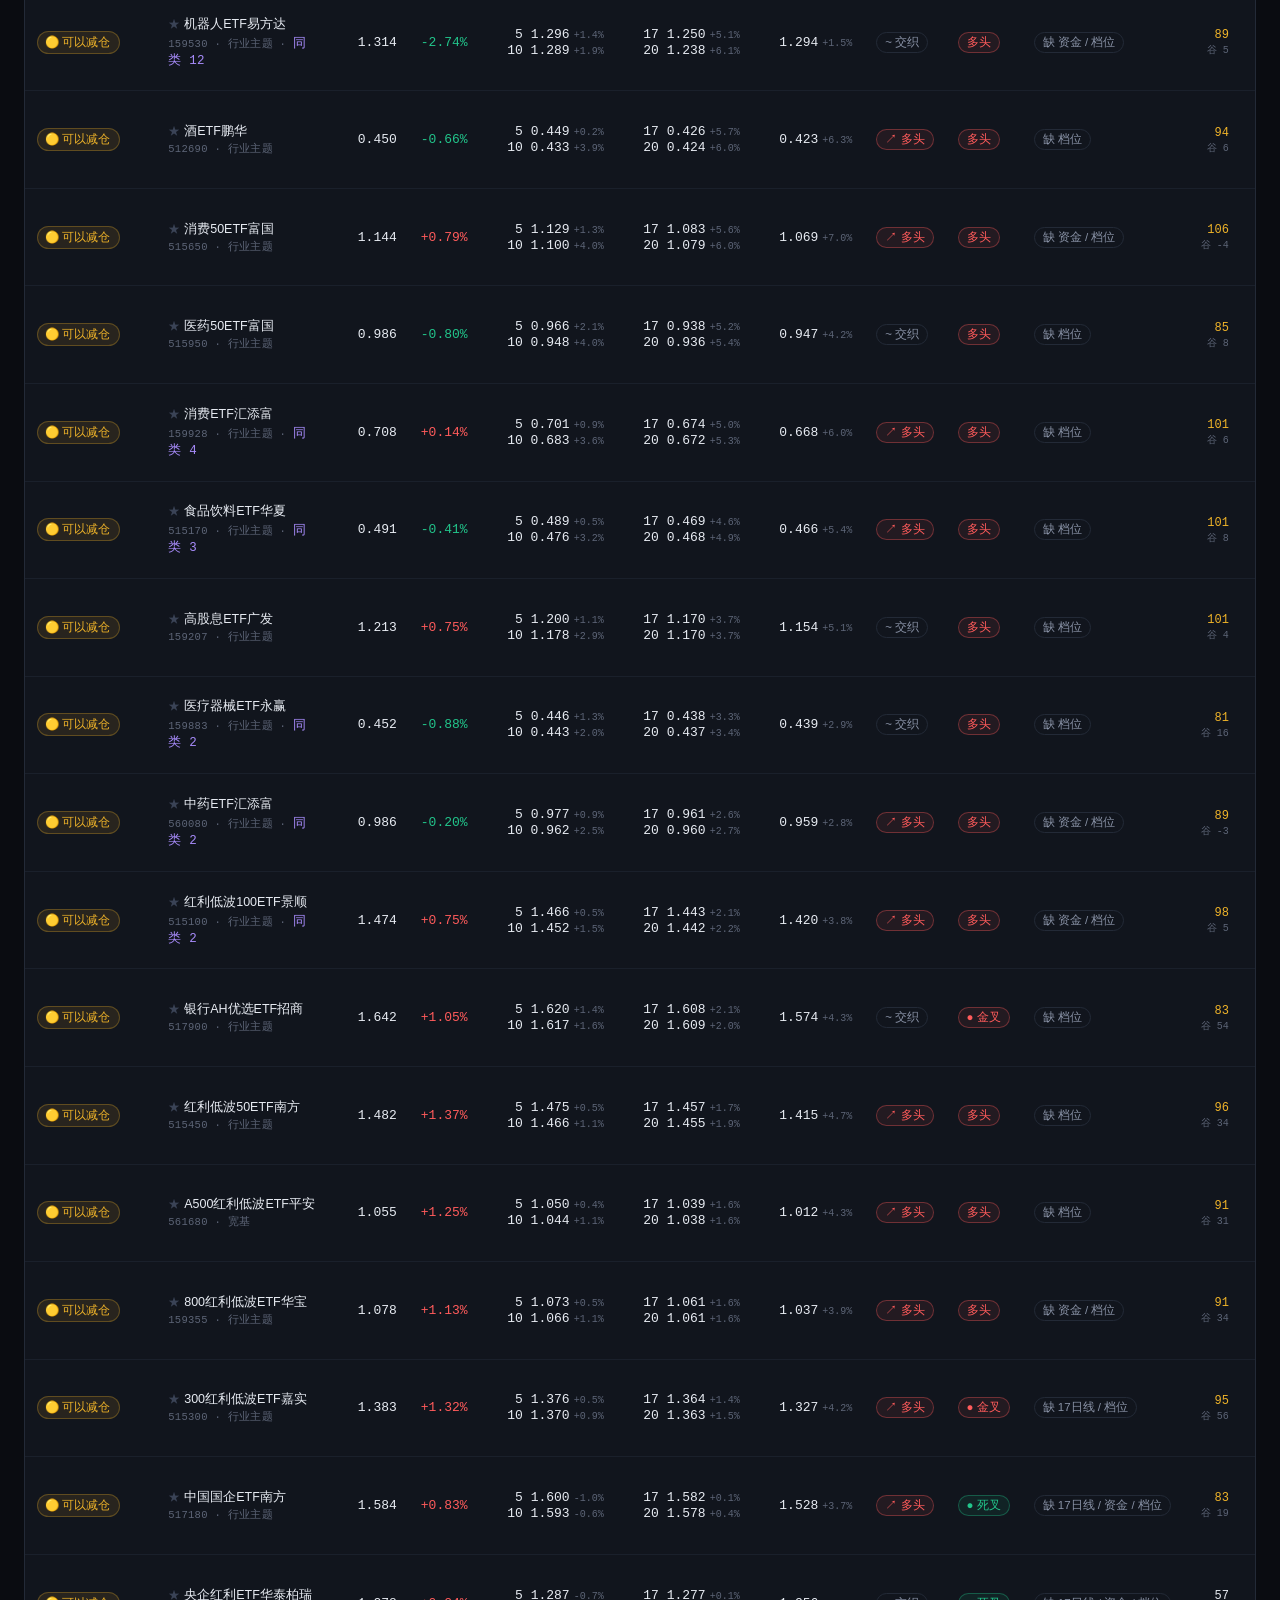
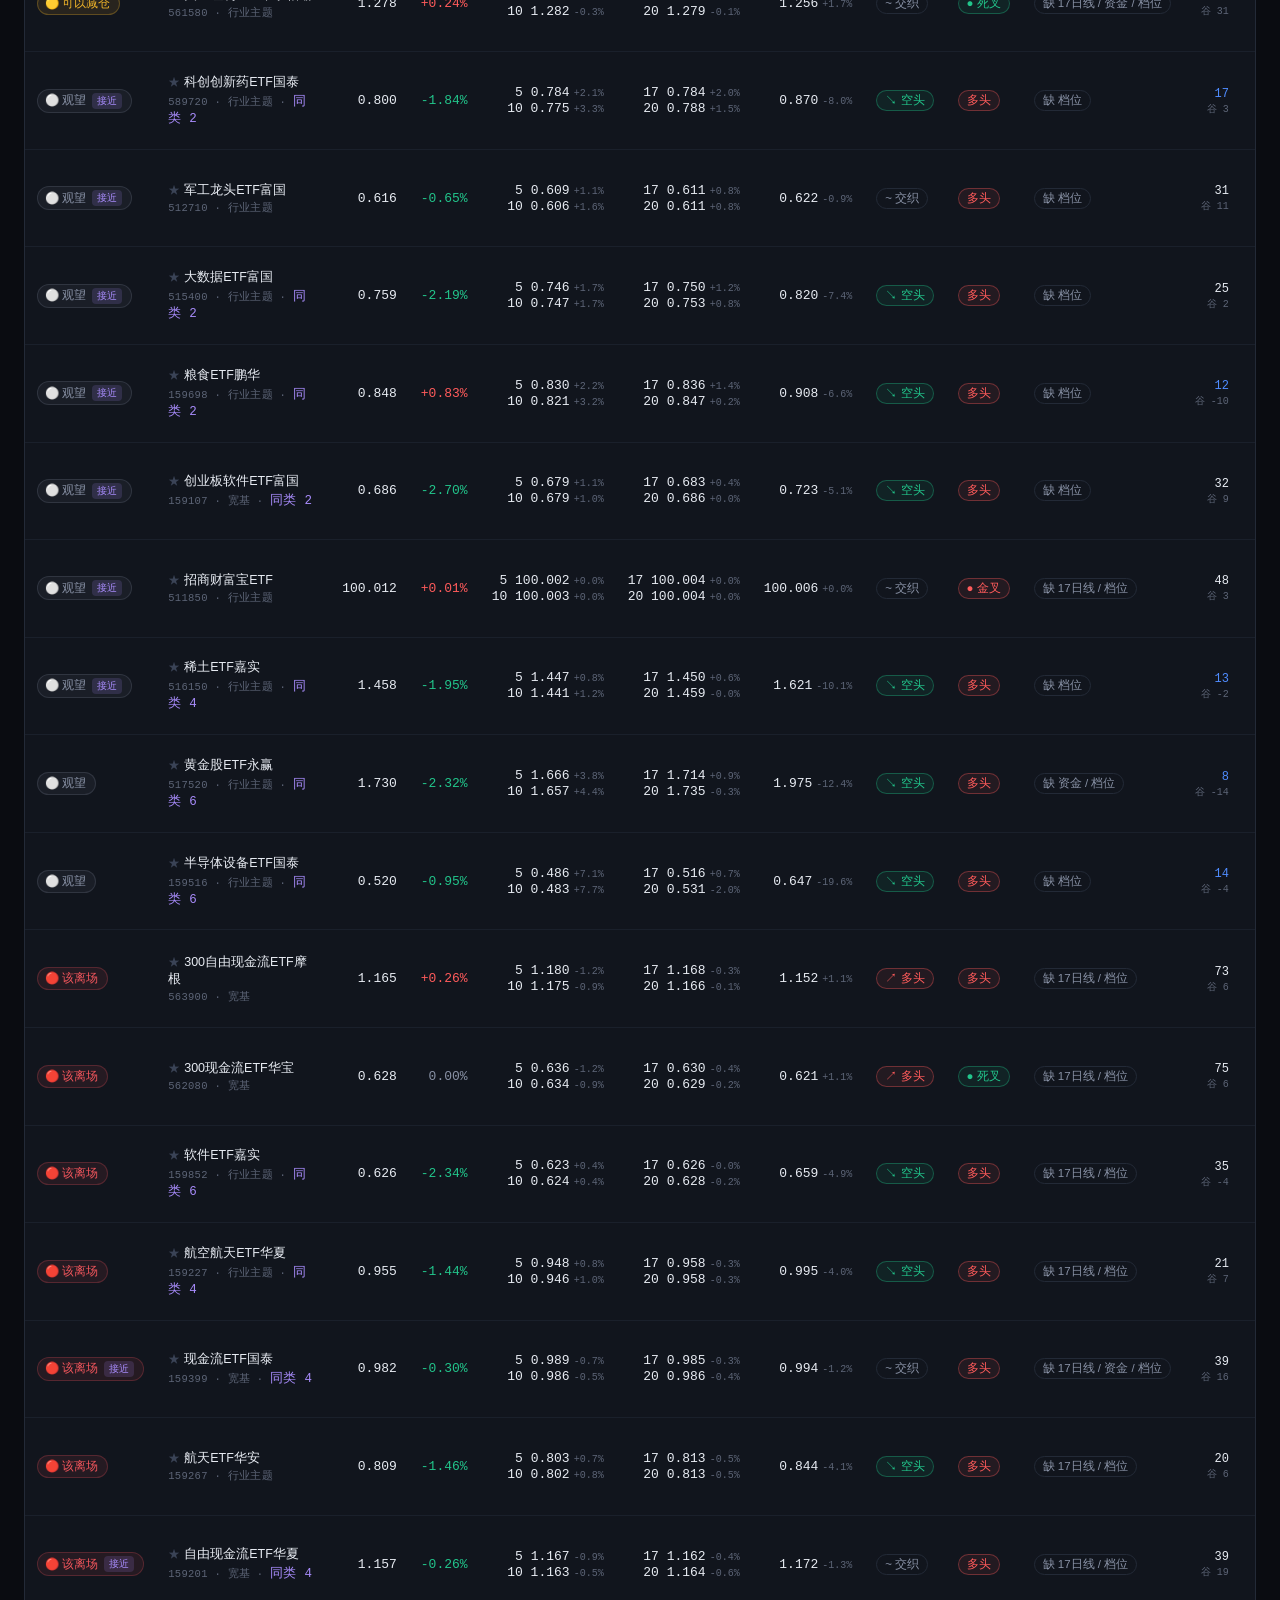
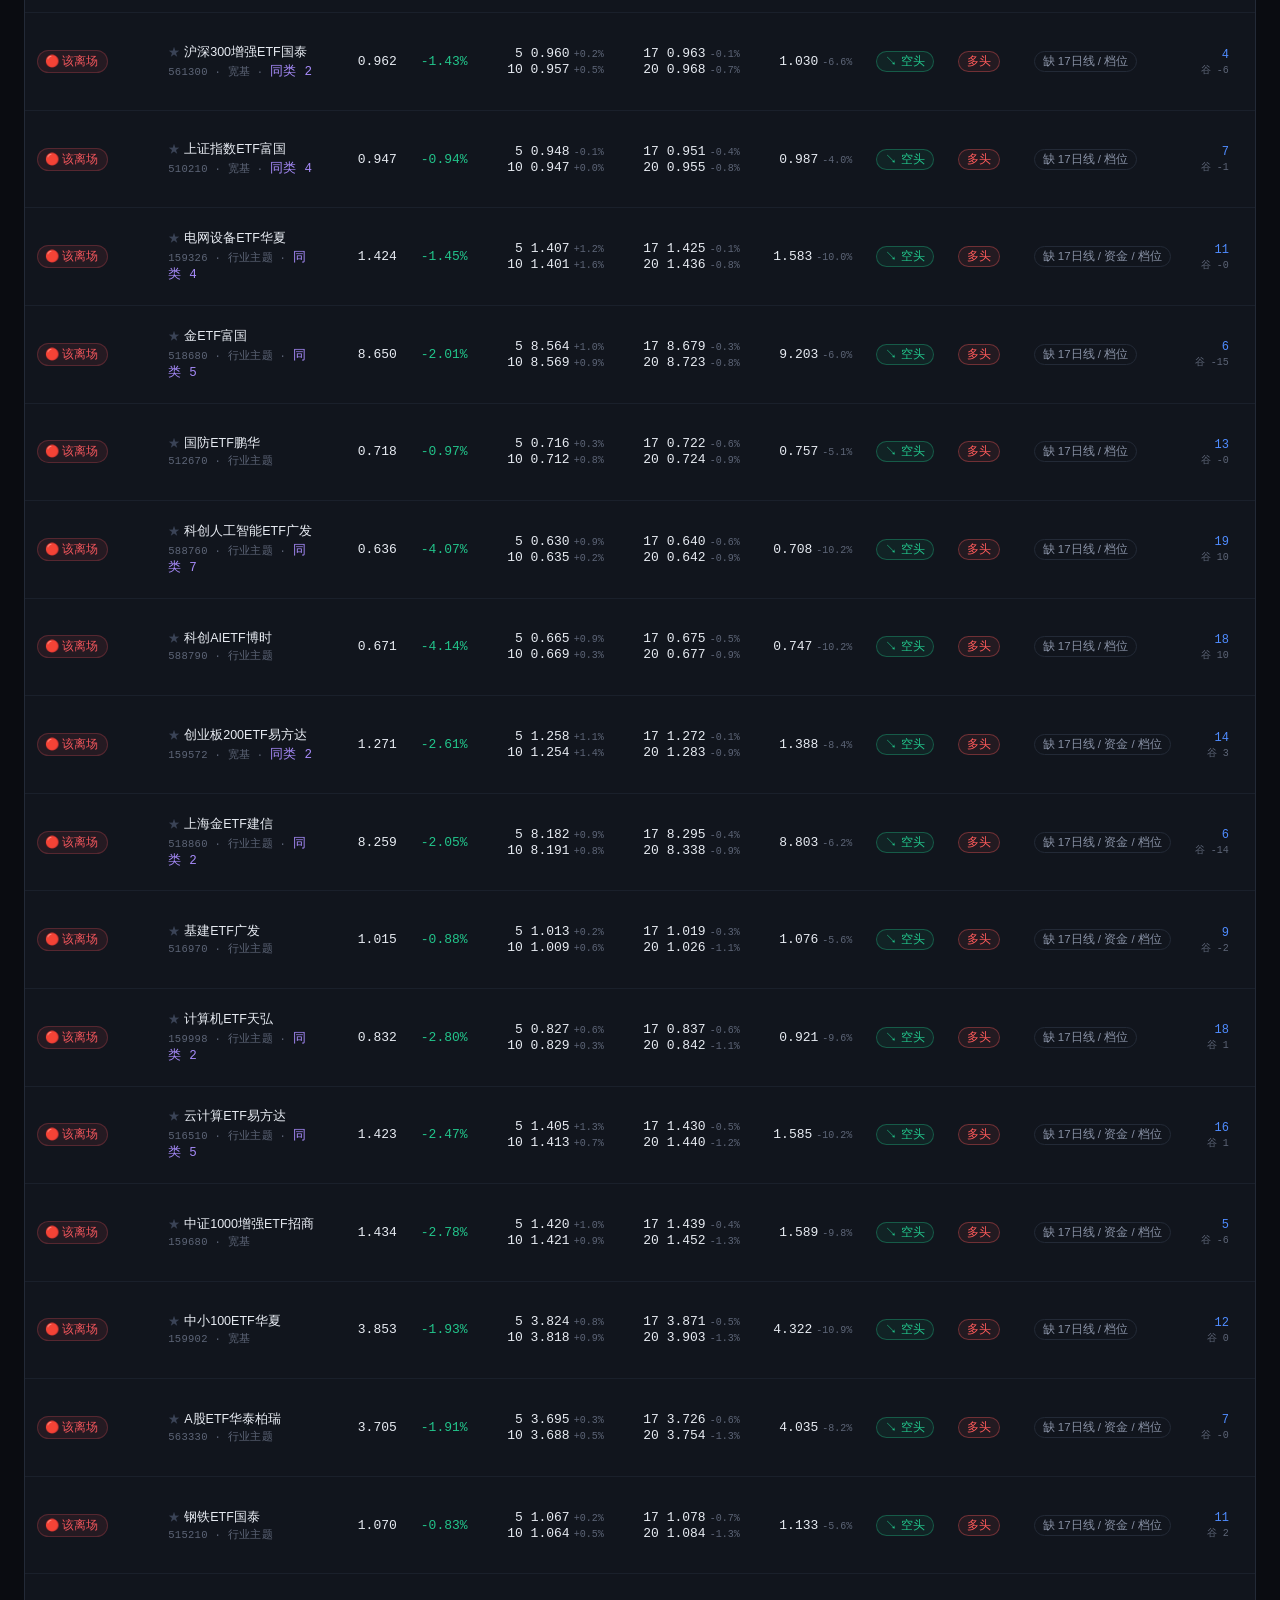
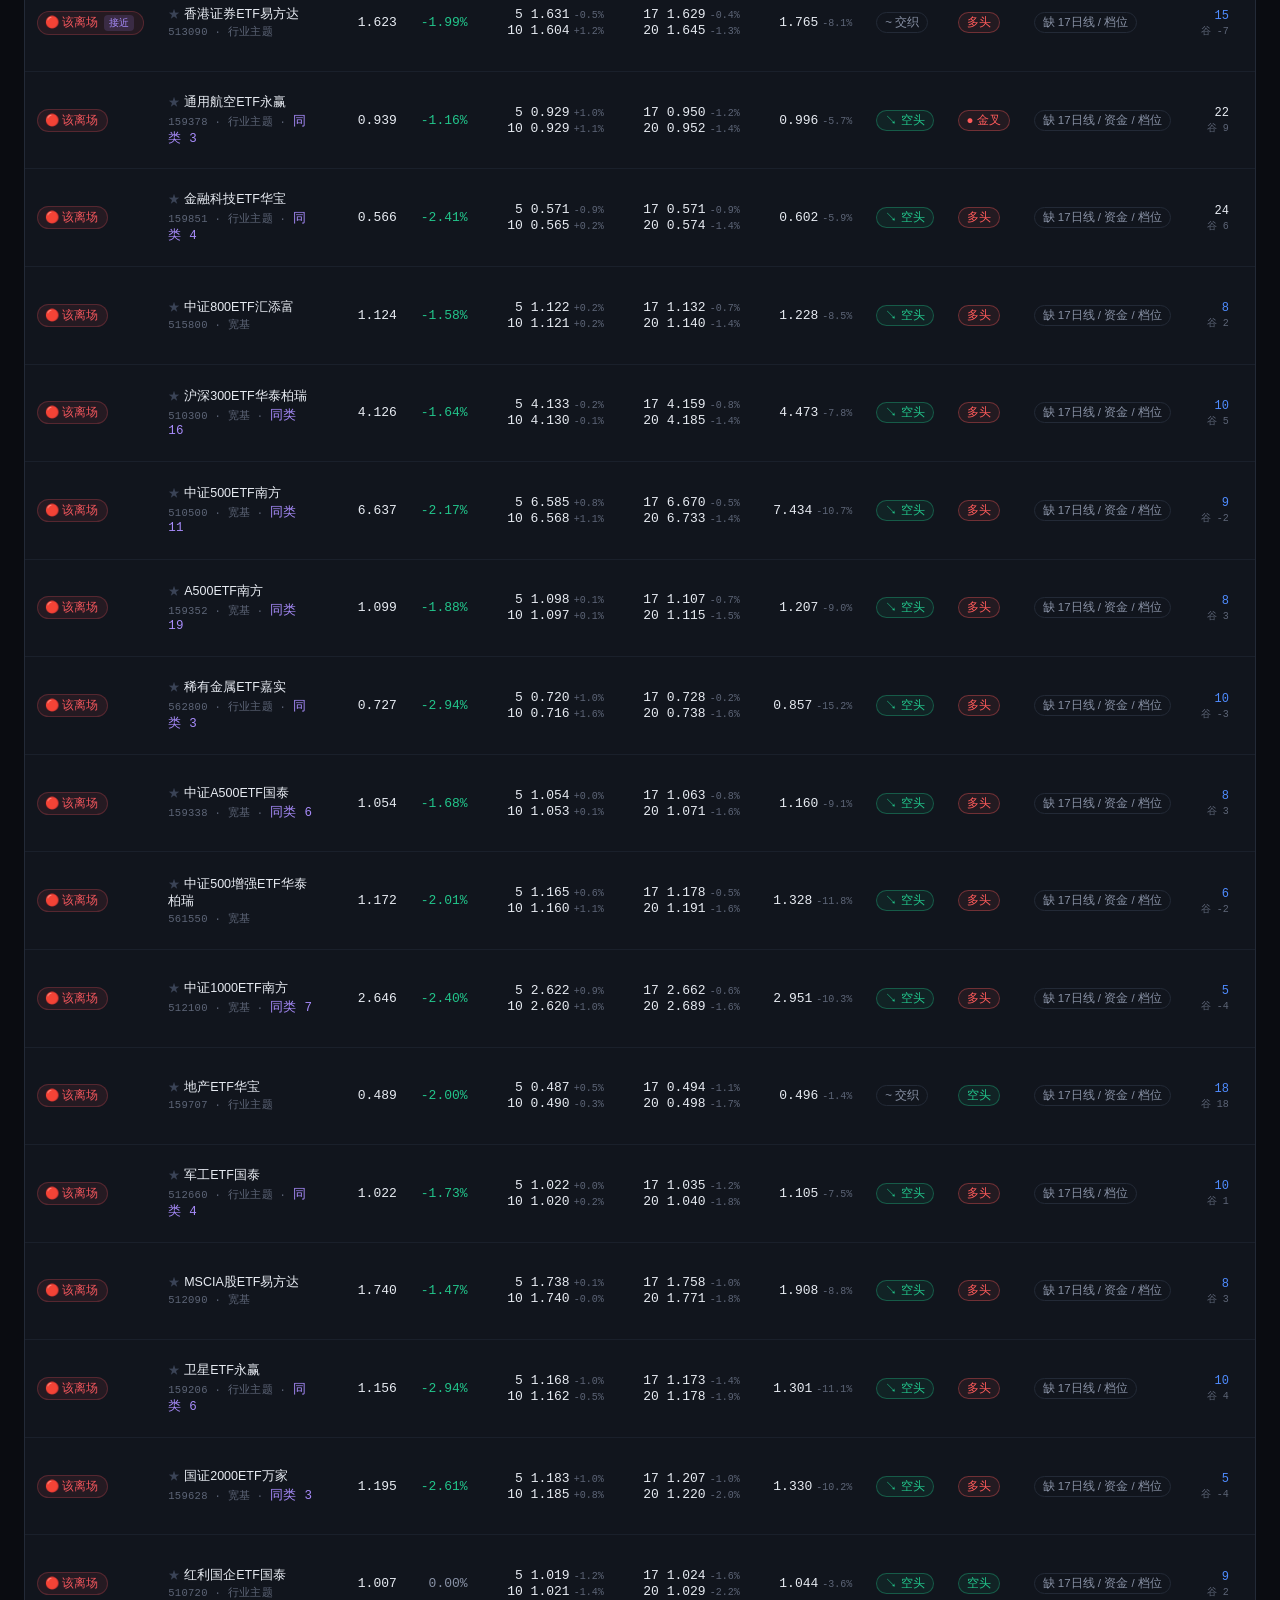
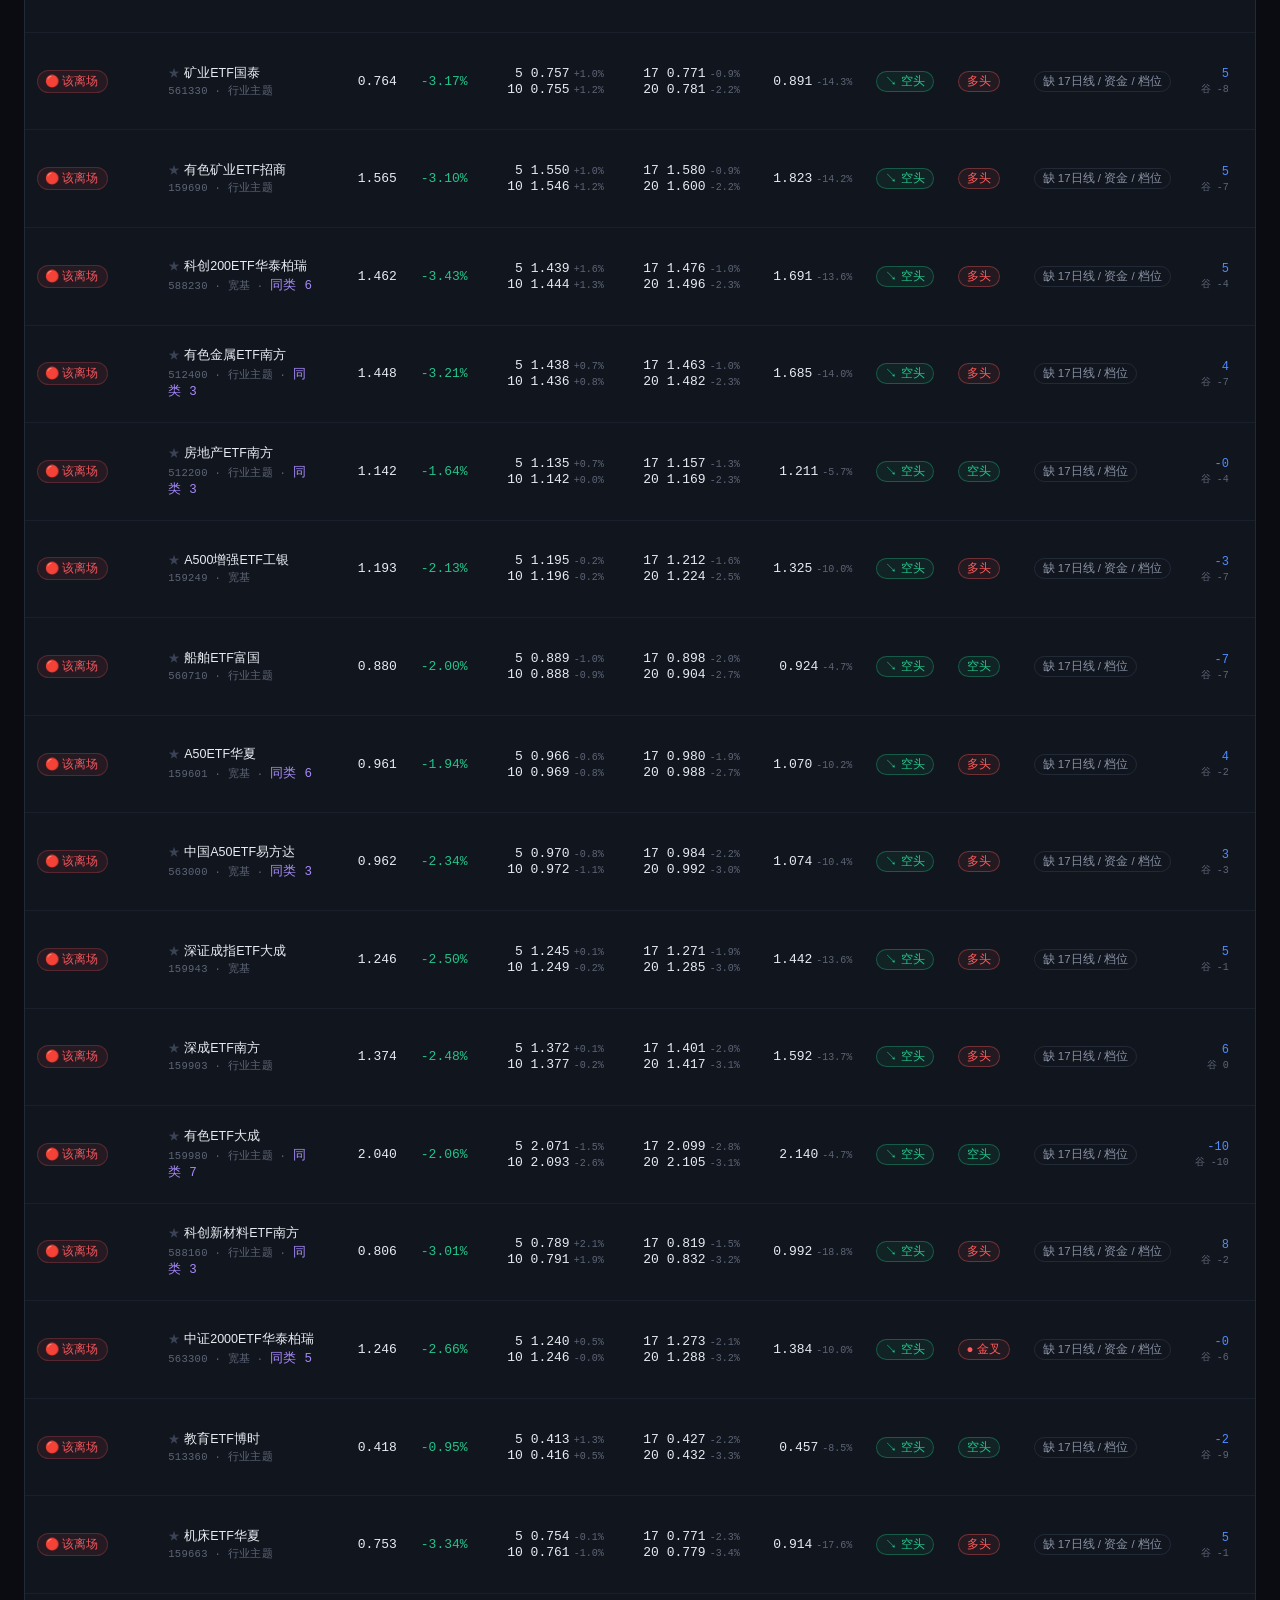
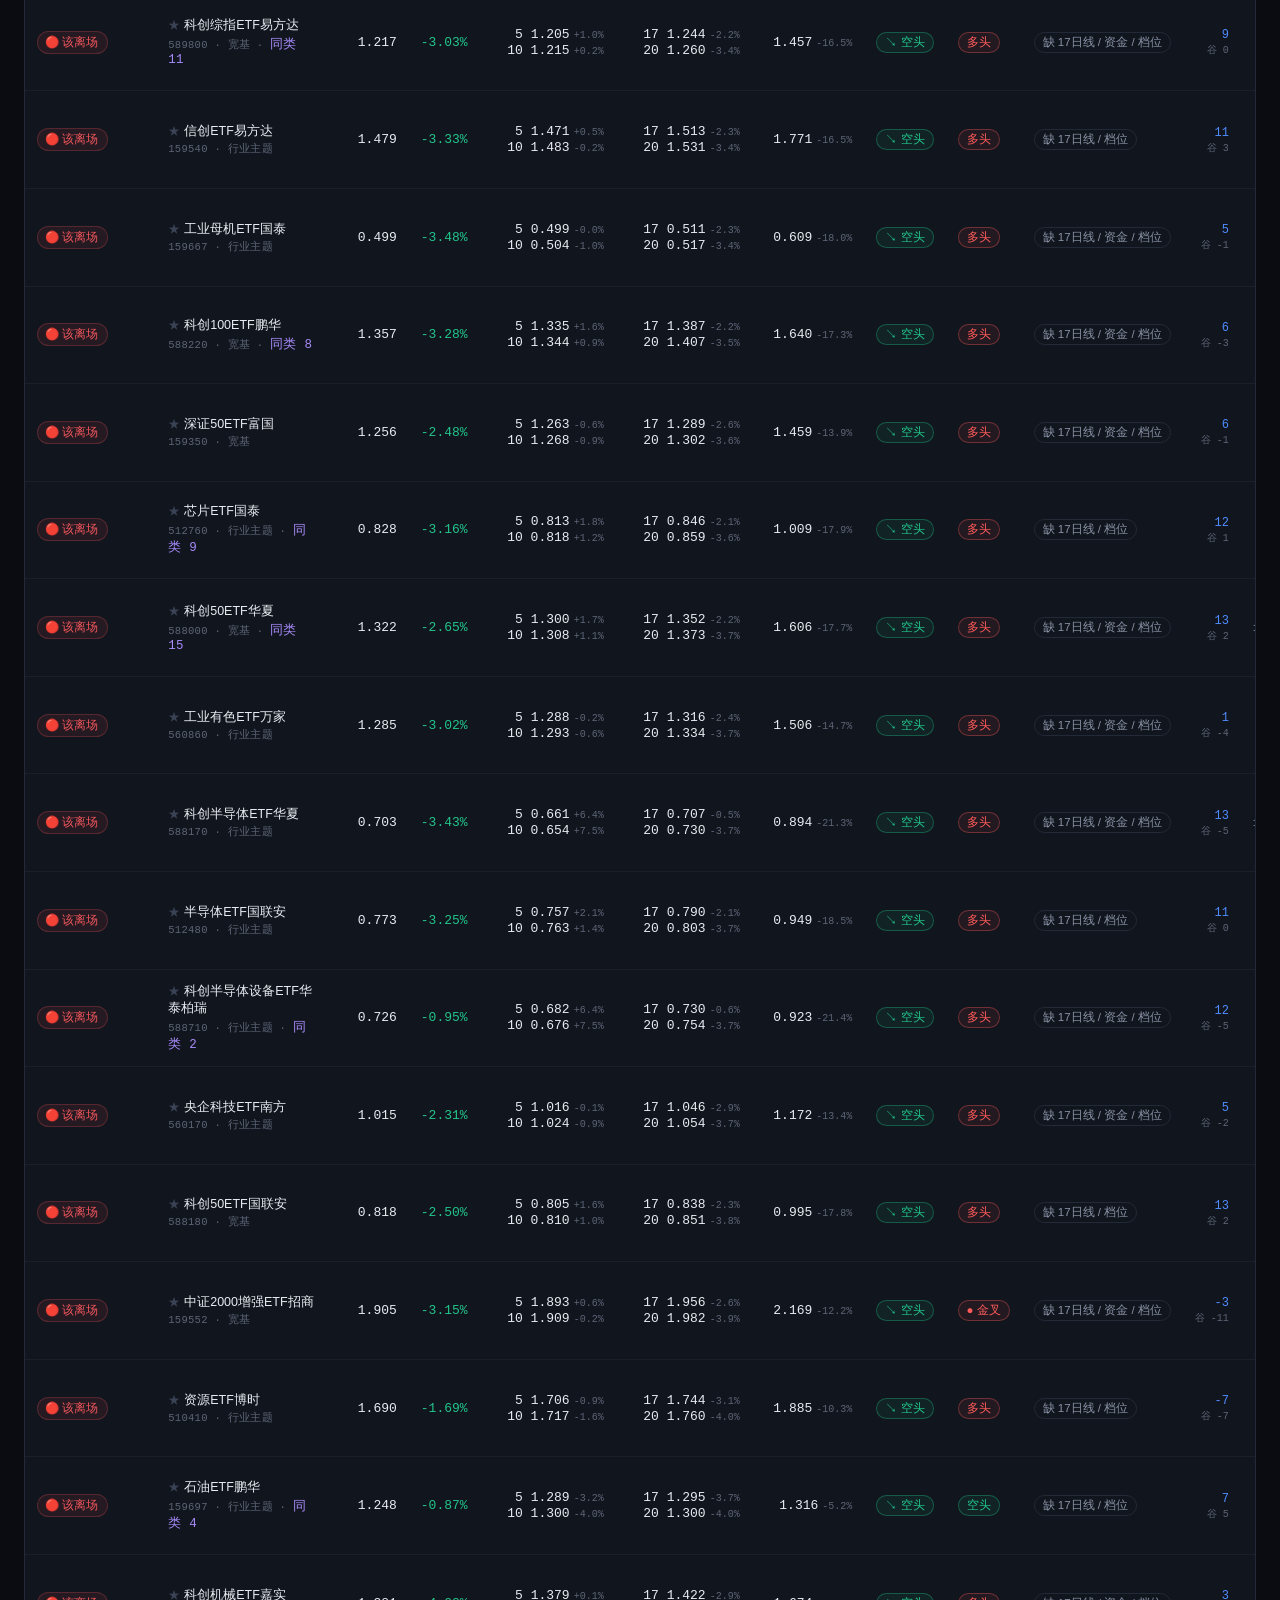
==== commit 51e5947c: "fix: 修复重复函数声明导致页面白屏" ====
--- a/index.html
+++ b/index.html
@@ -4,7 +4,7 @@
   <meta charset="UTF-8">
   <meta name="viewport" content="width=device-width, initial-scale=1.0">
   <title>ETF 买点工作台 · 博主波段法</title>
-  <link rel="stylesheet" href="style.css">
+  <link rel="stylesheet" href="style.css?v=1793946599">
 </head>
 <body>
   <div class="app">
@@ -249,6 +249,6 @@
   <div class="drawer-mask" id="drawer-mask" hidden></div>
   <aside class="drawer" id="drawer" hidden aria-label="标的详情"></aside>
 
-  <script type="module" src="app.js"></script>
+  <script type="module" src="app.js?v=1793946599"></script>
 </body>
 </html>
